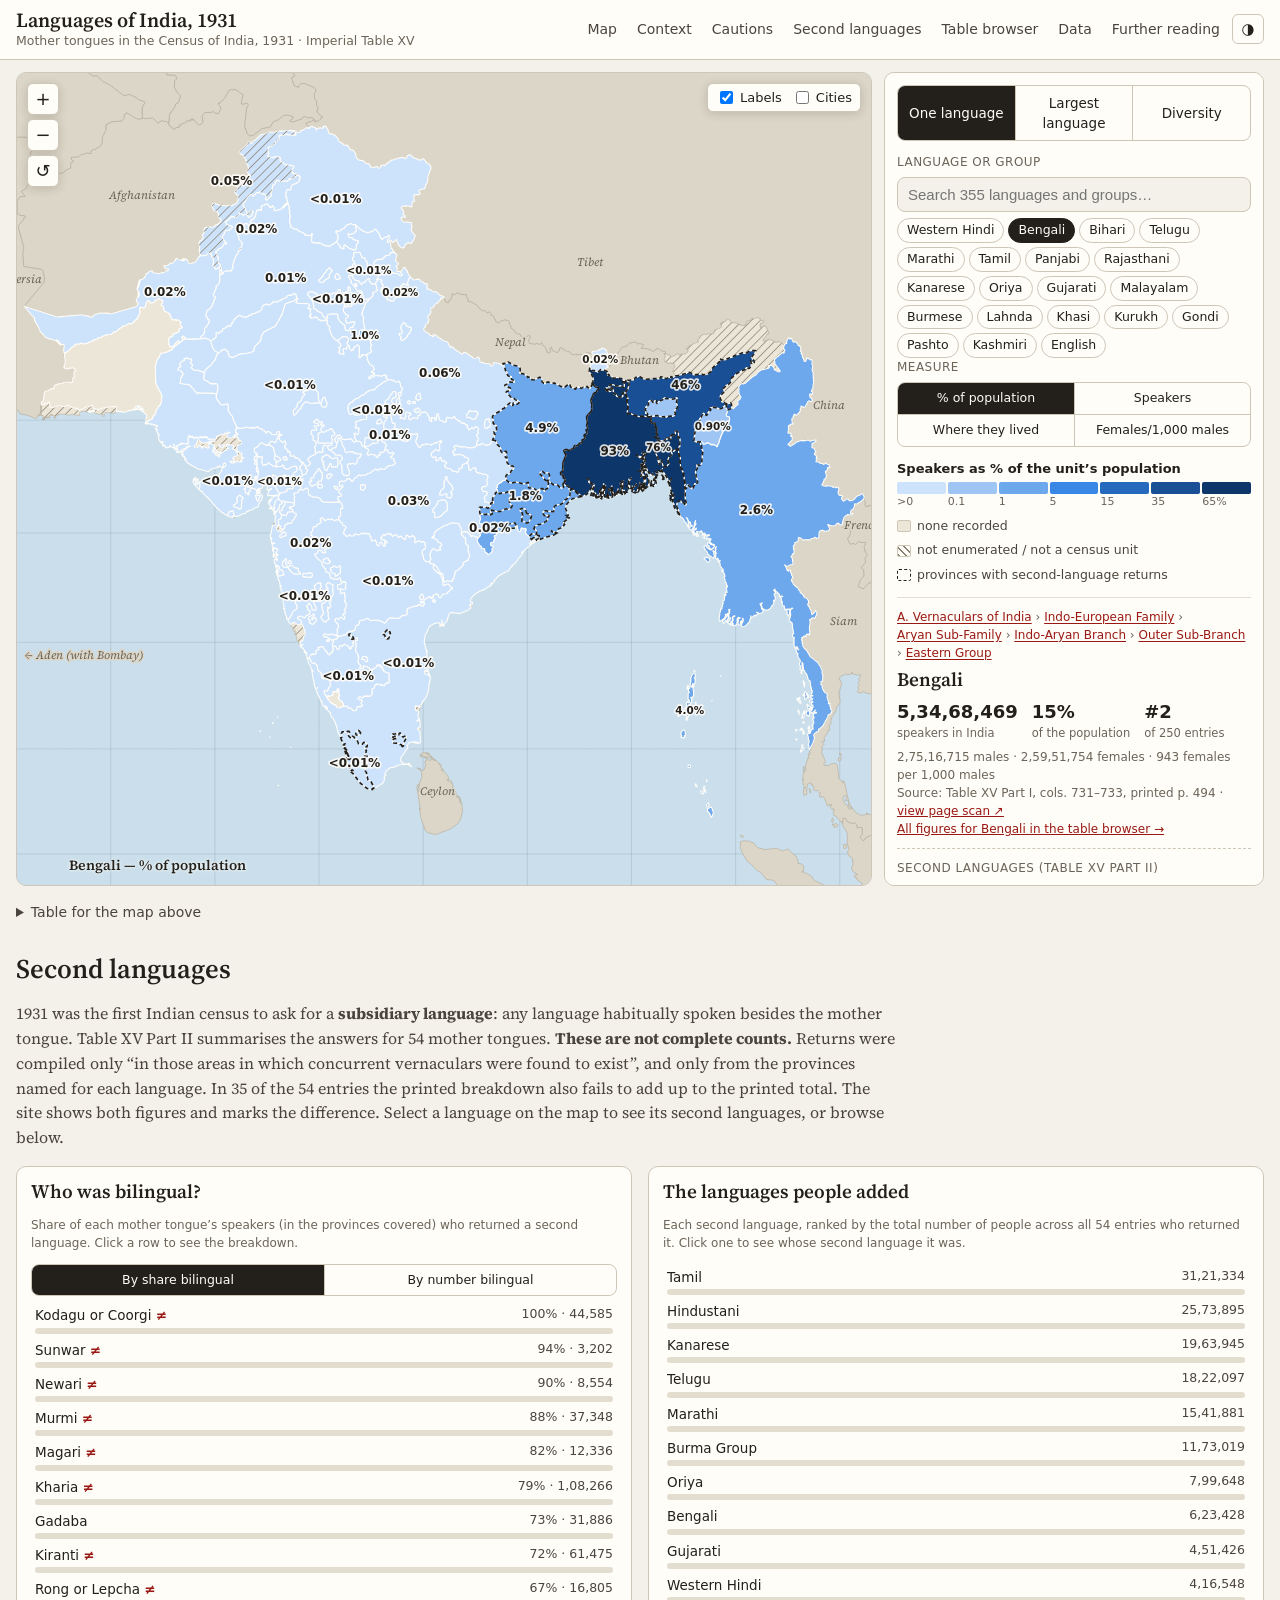
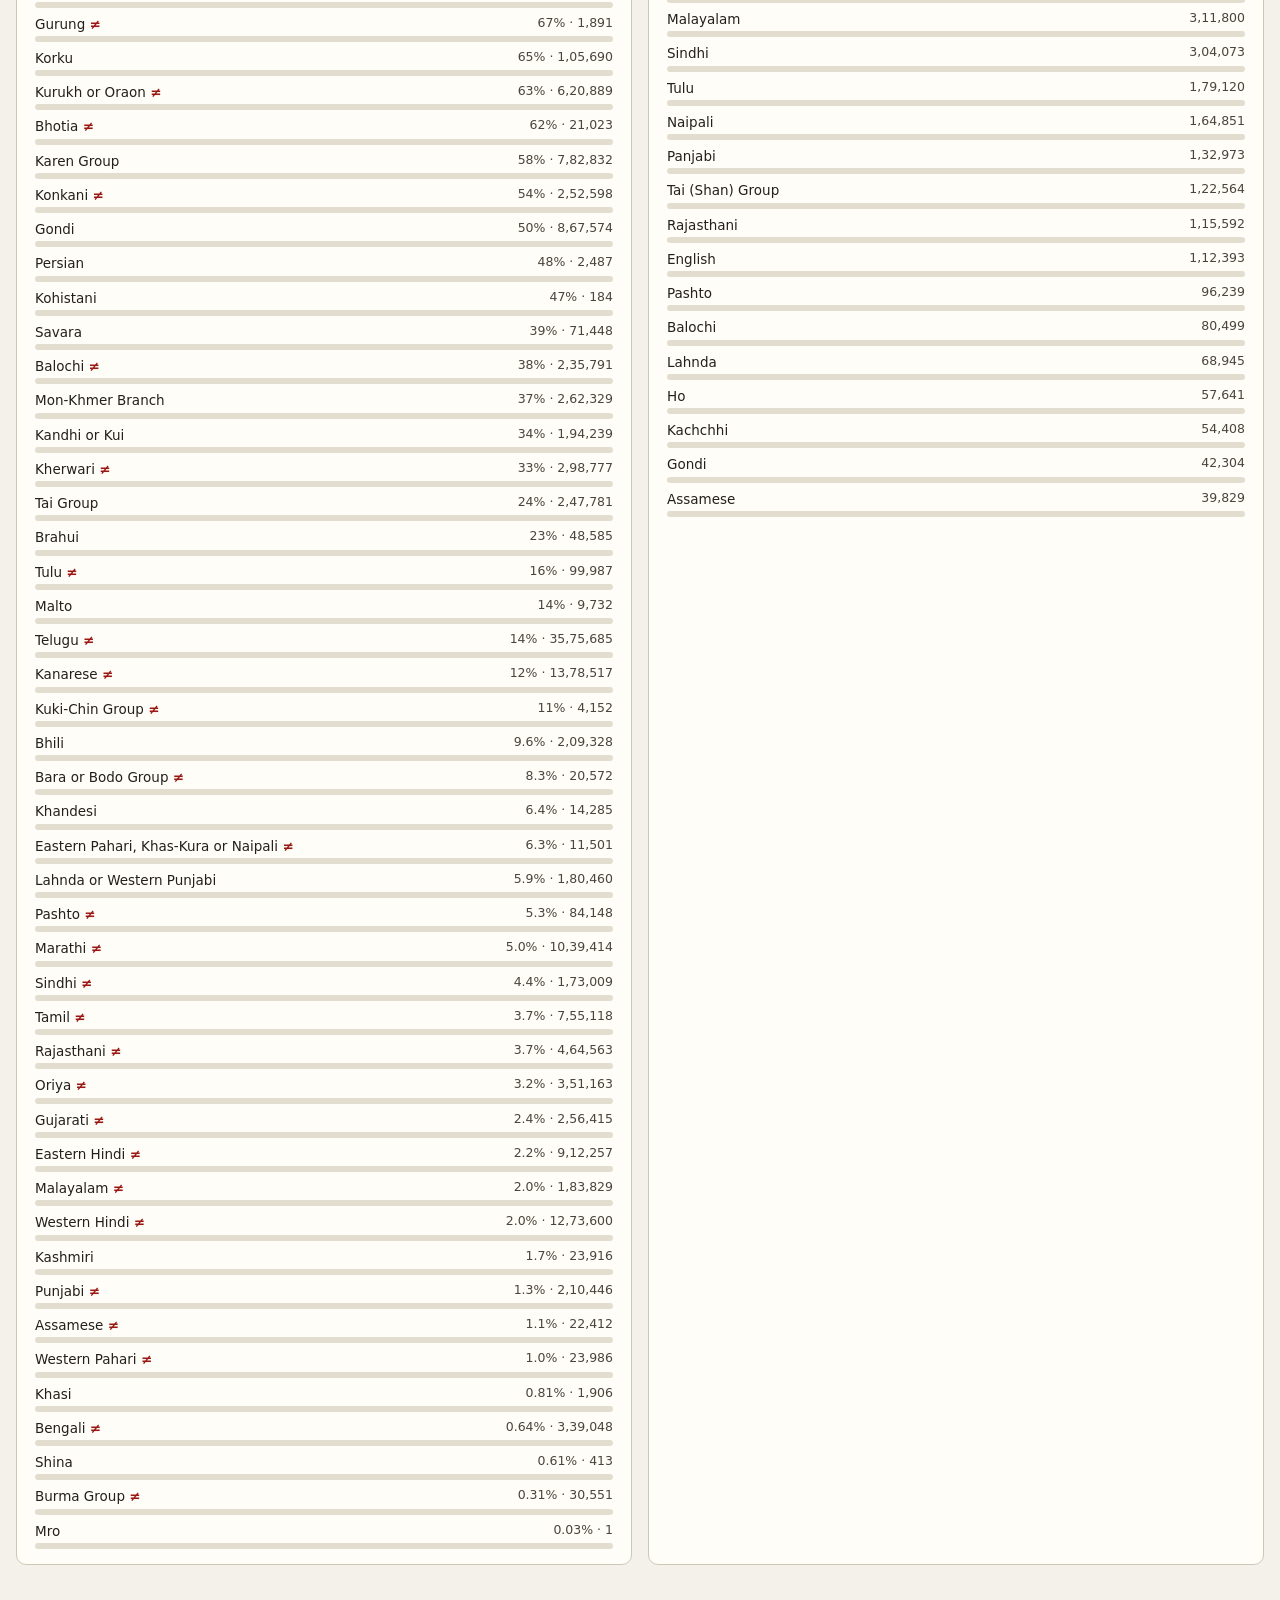
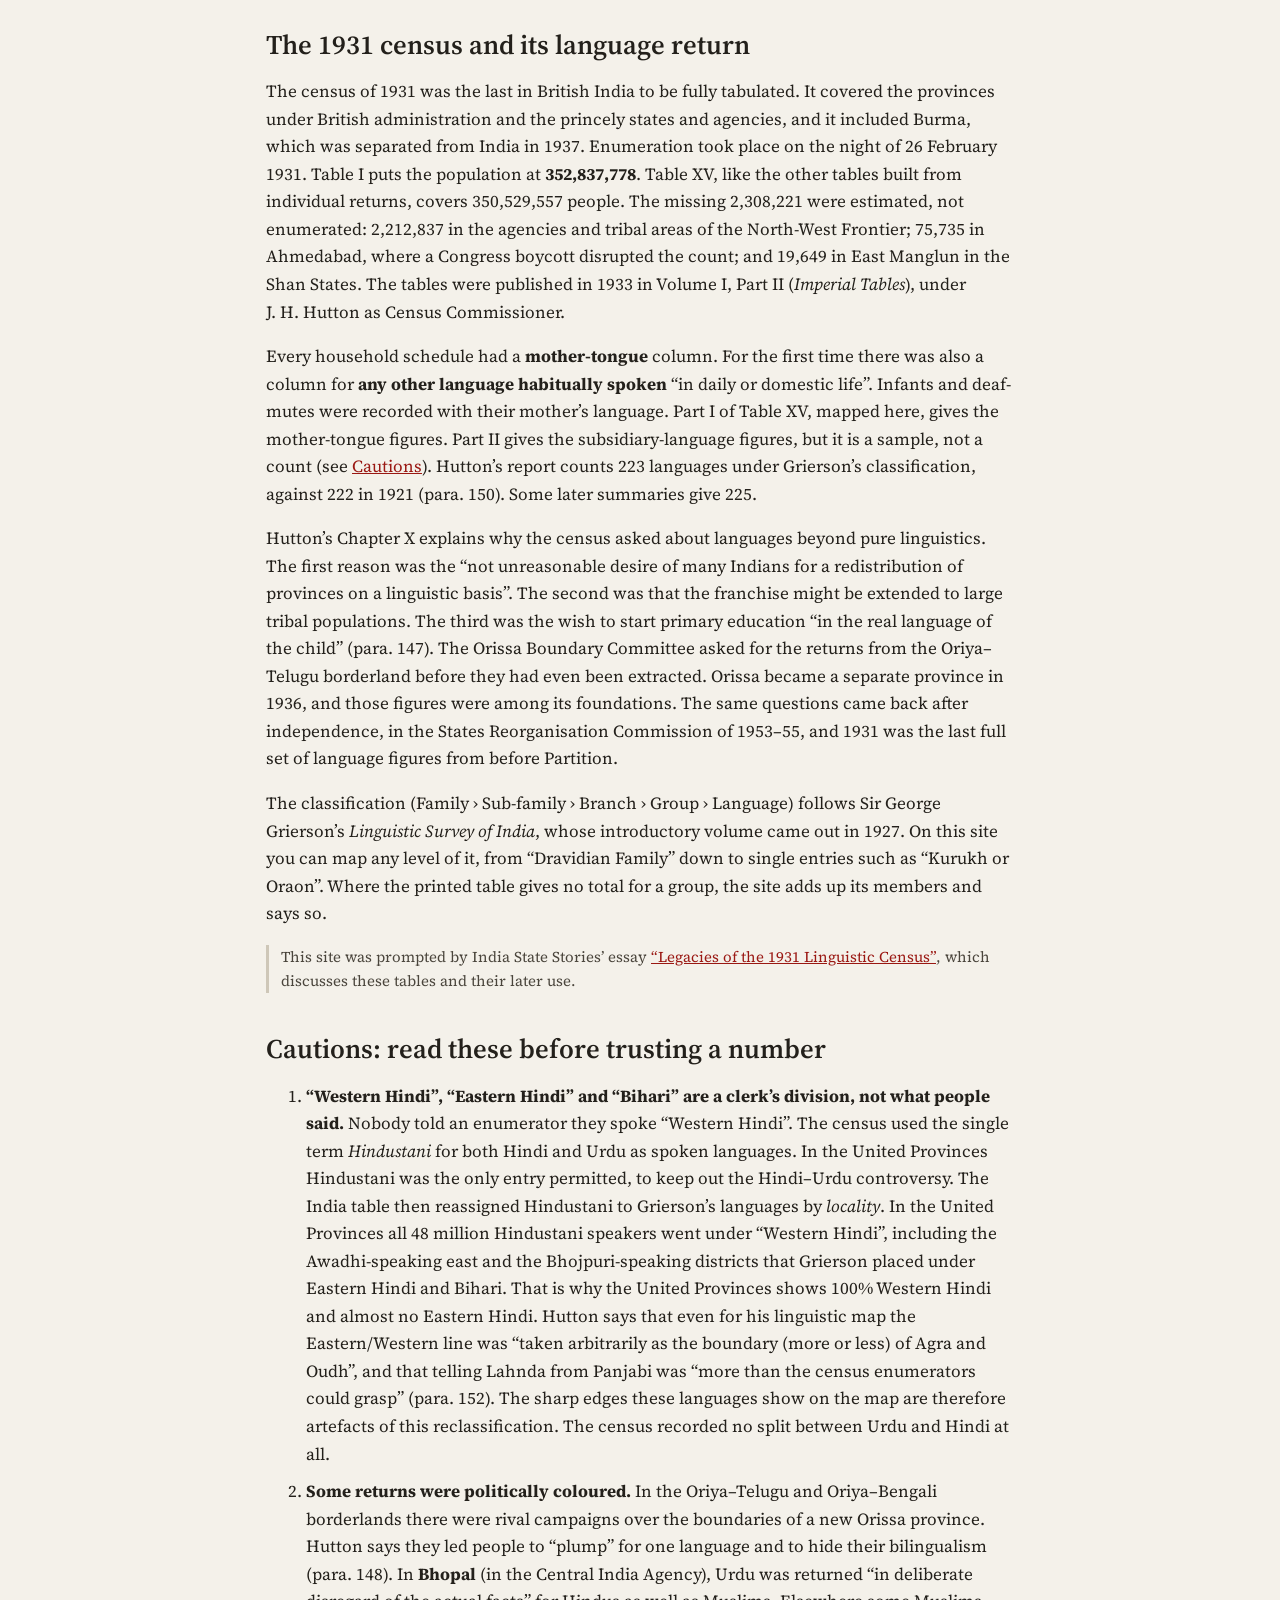
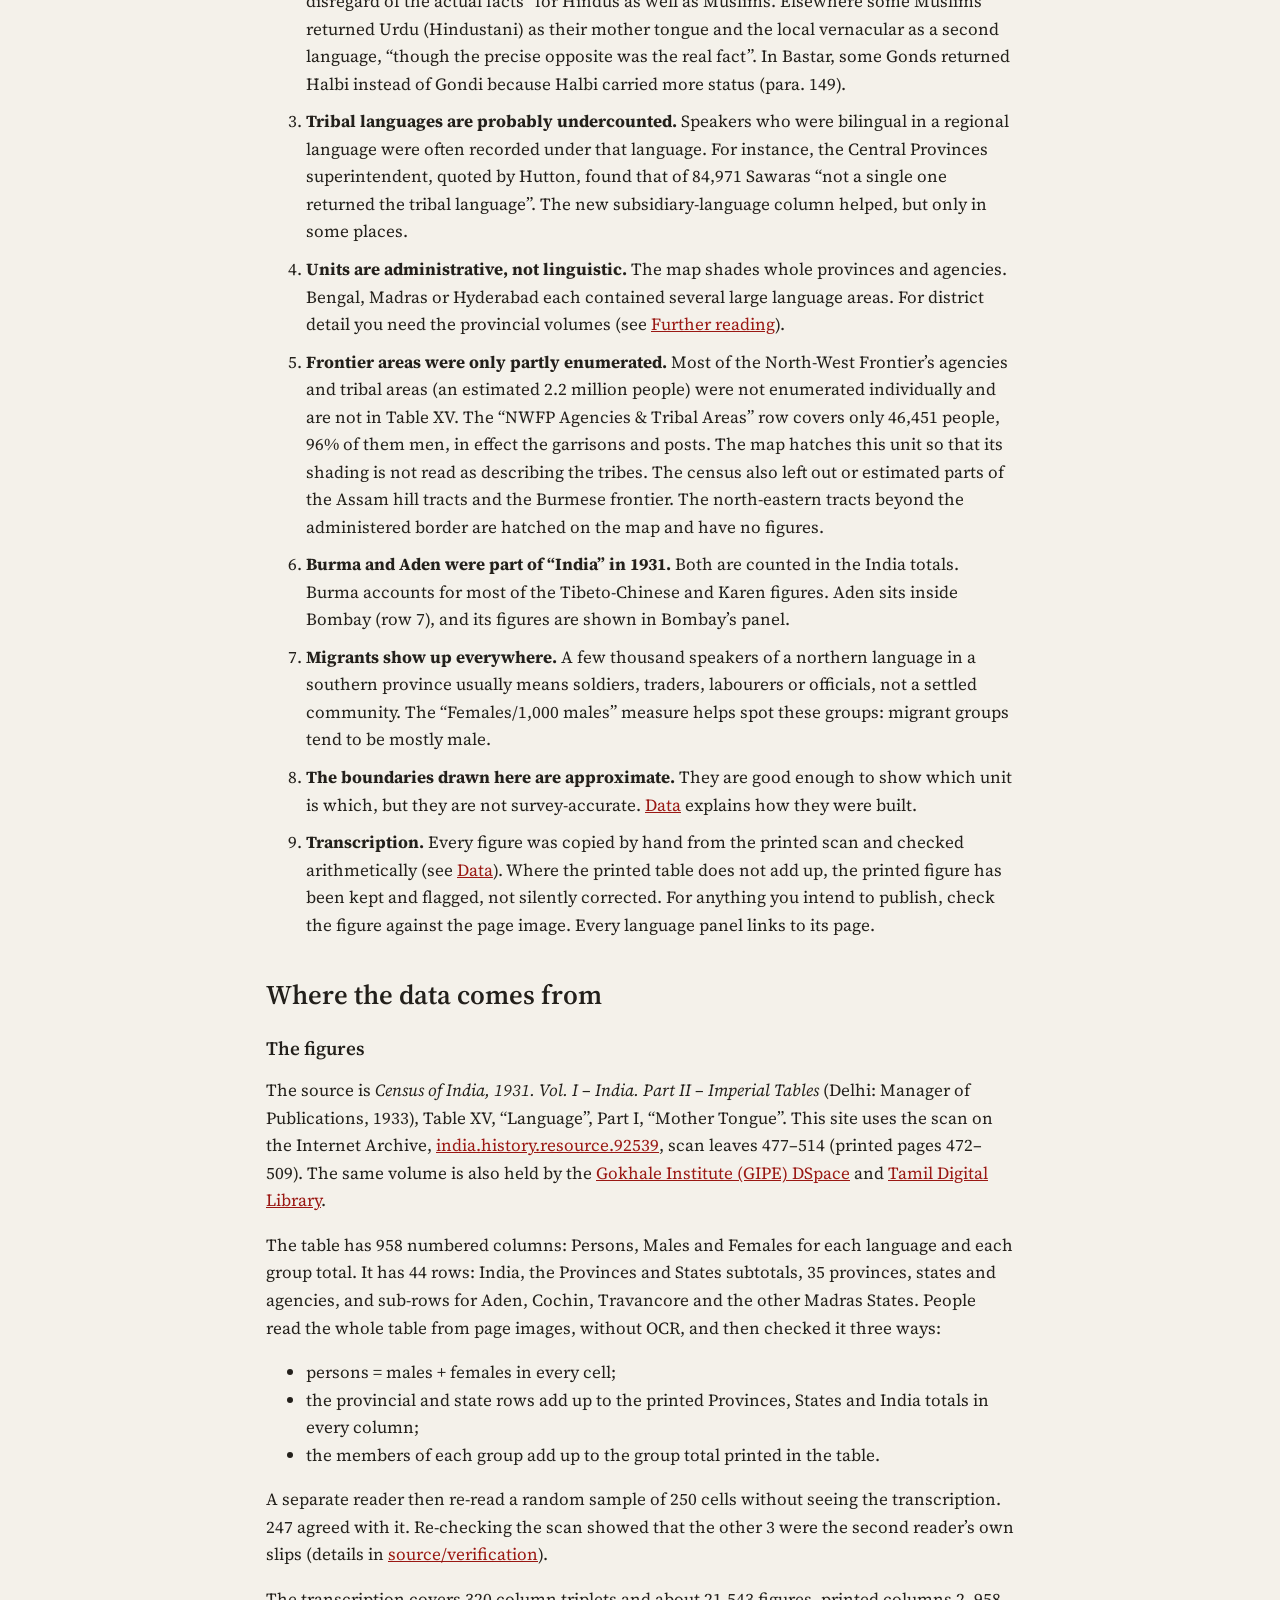
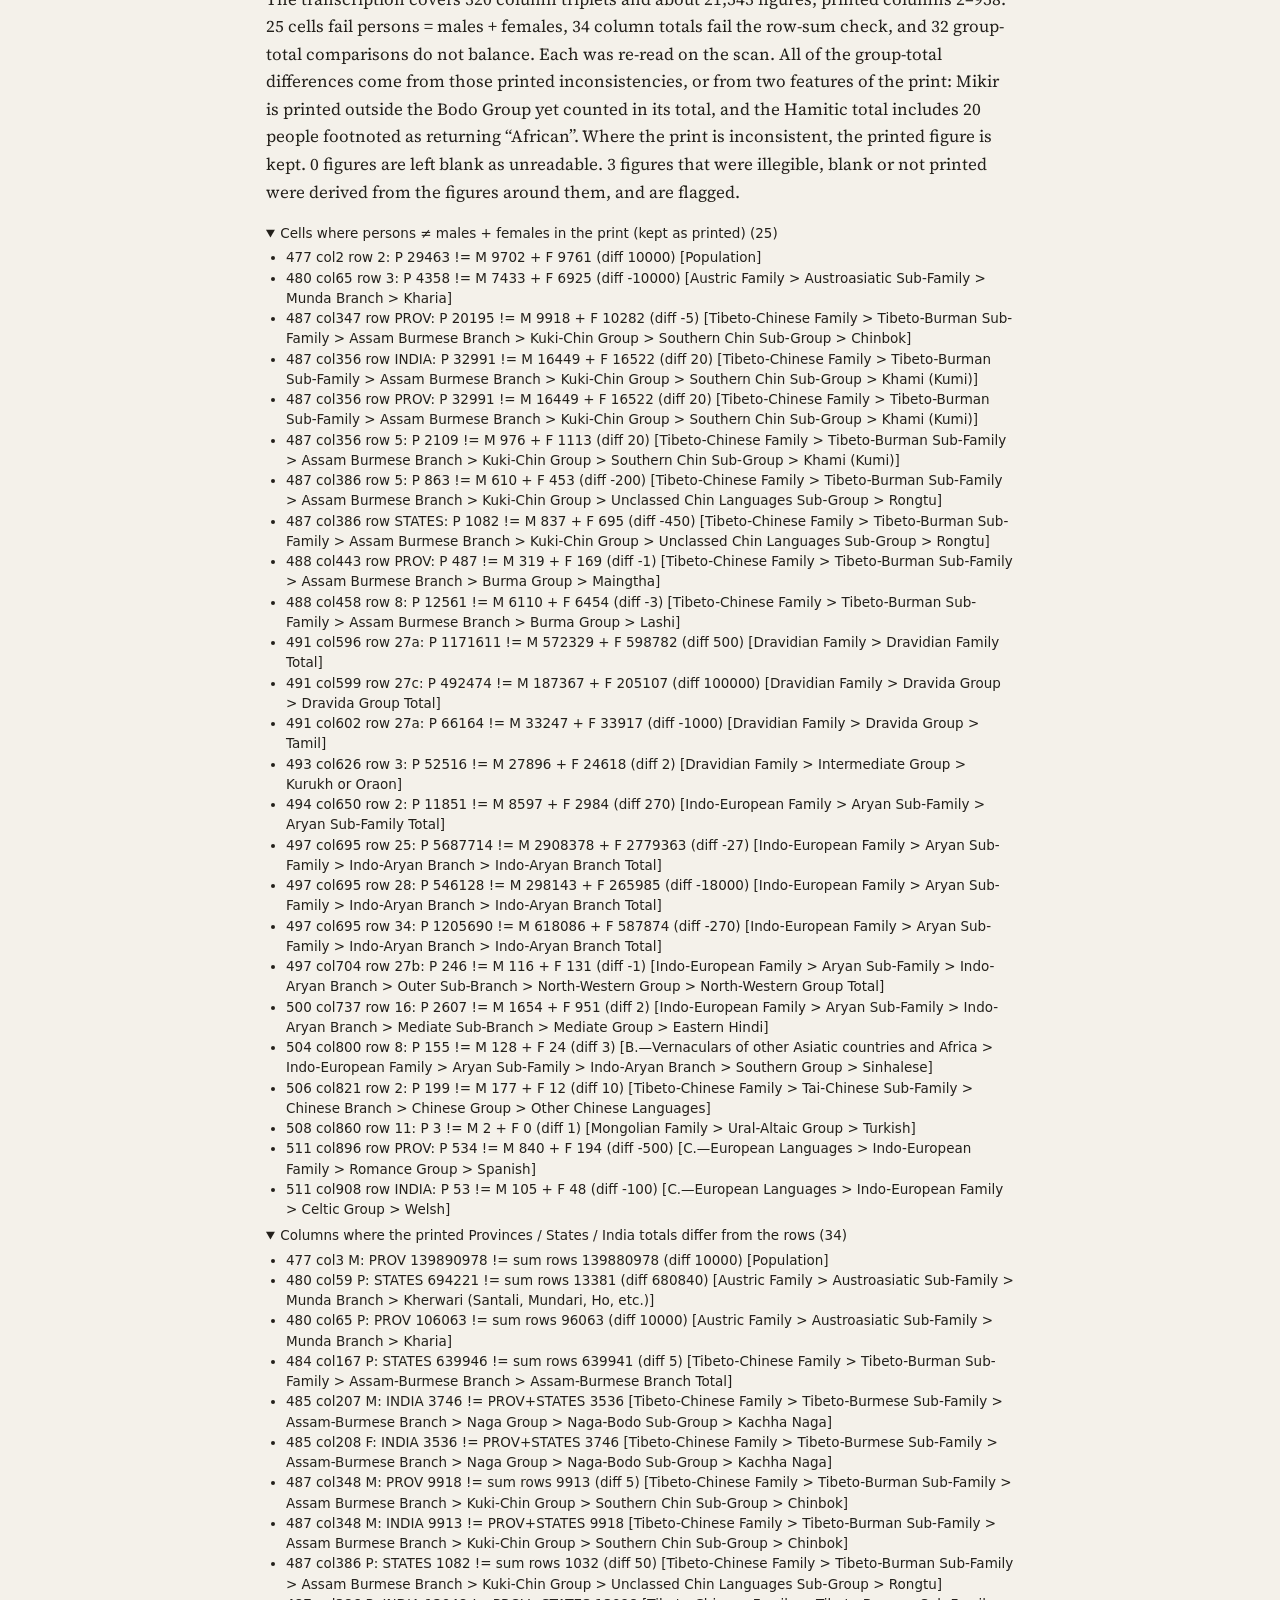
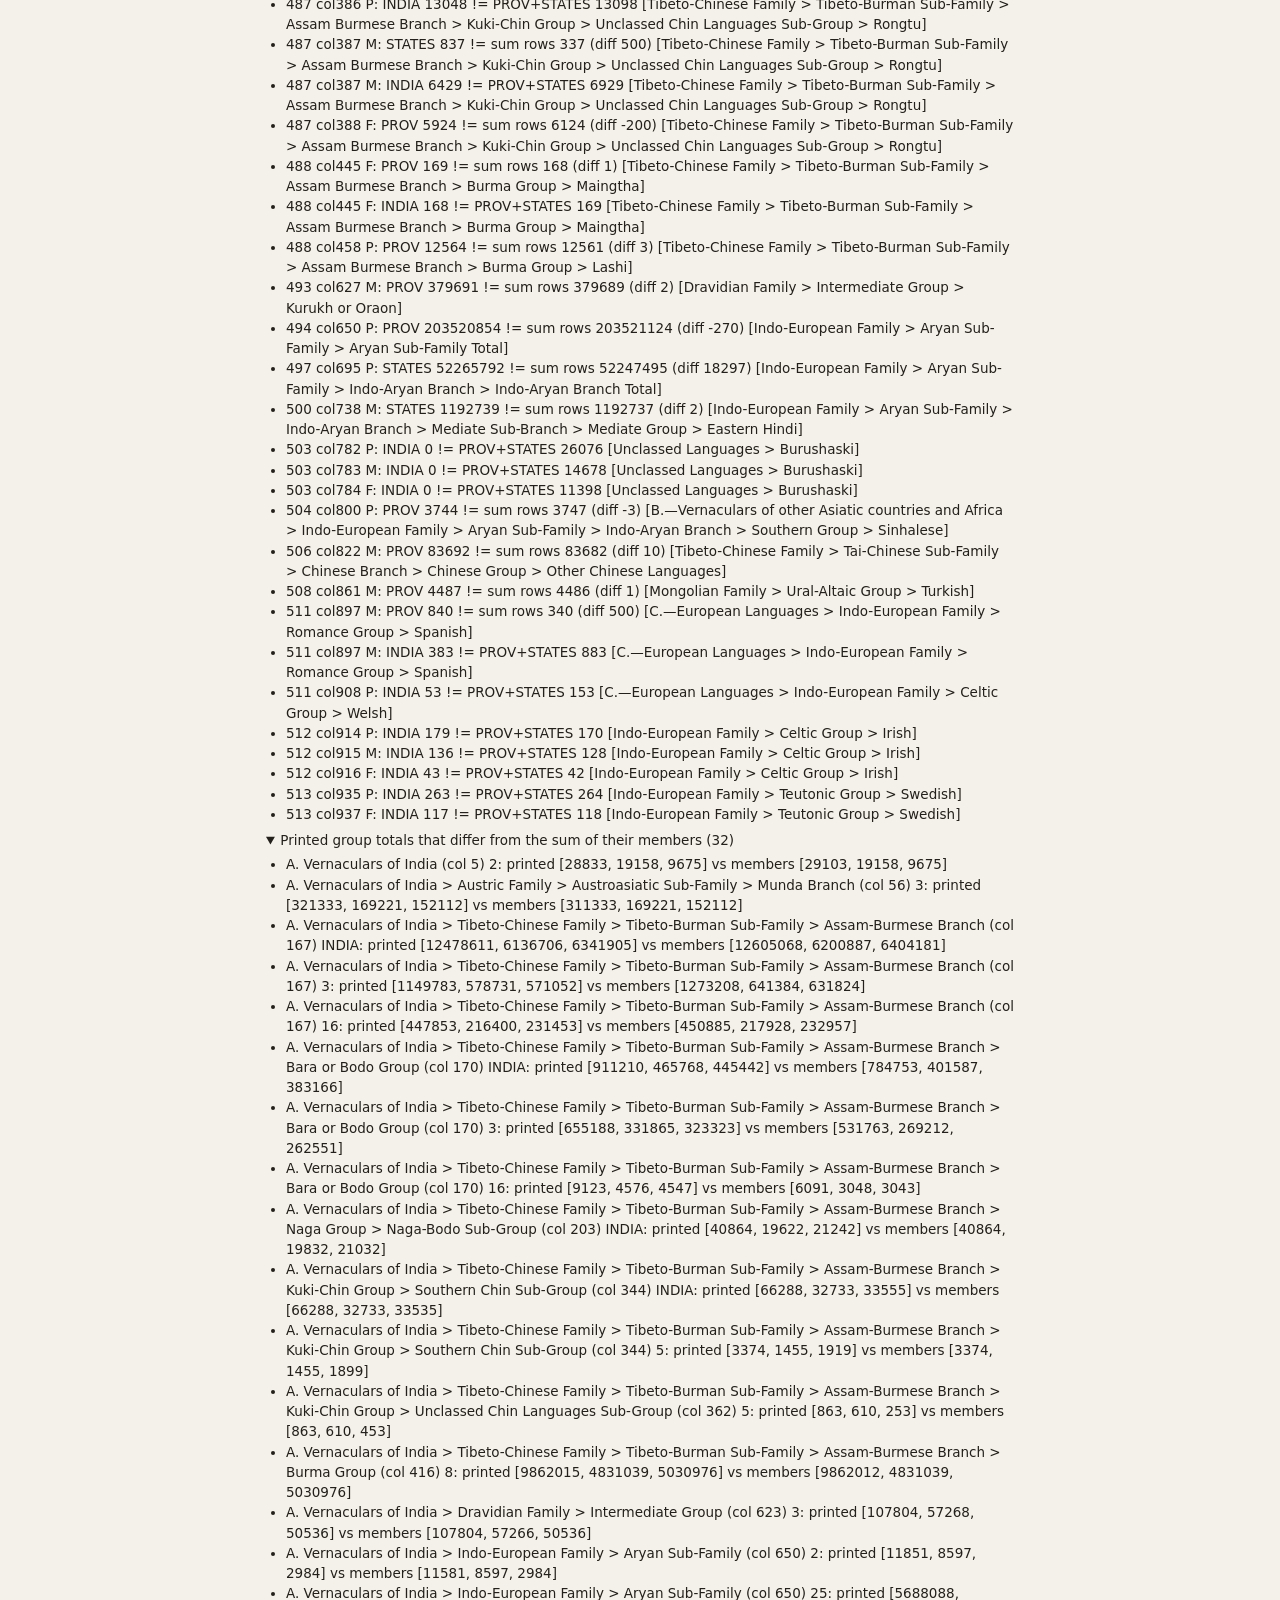
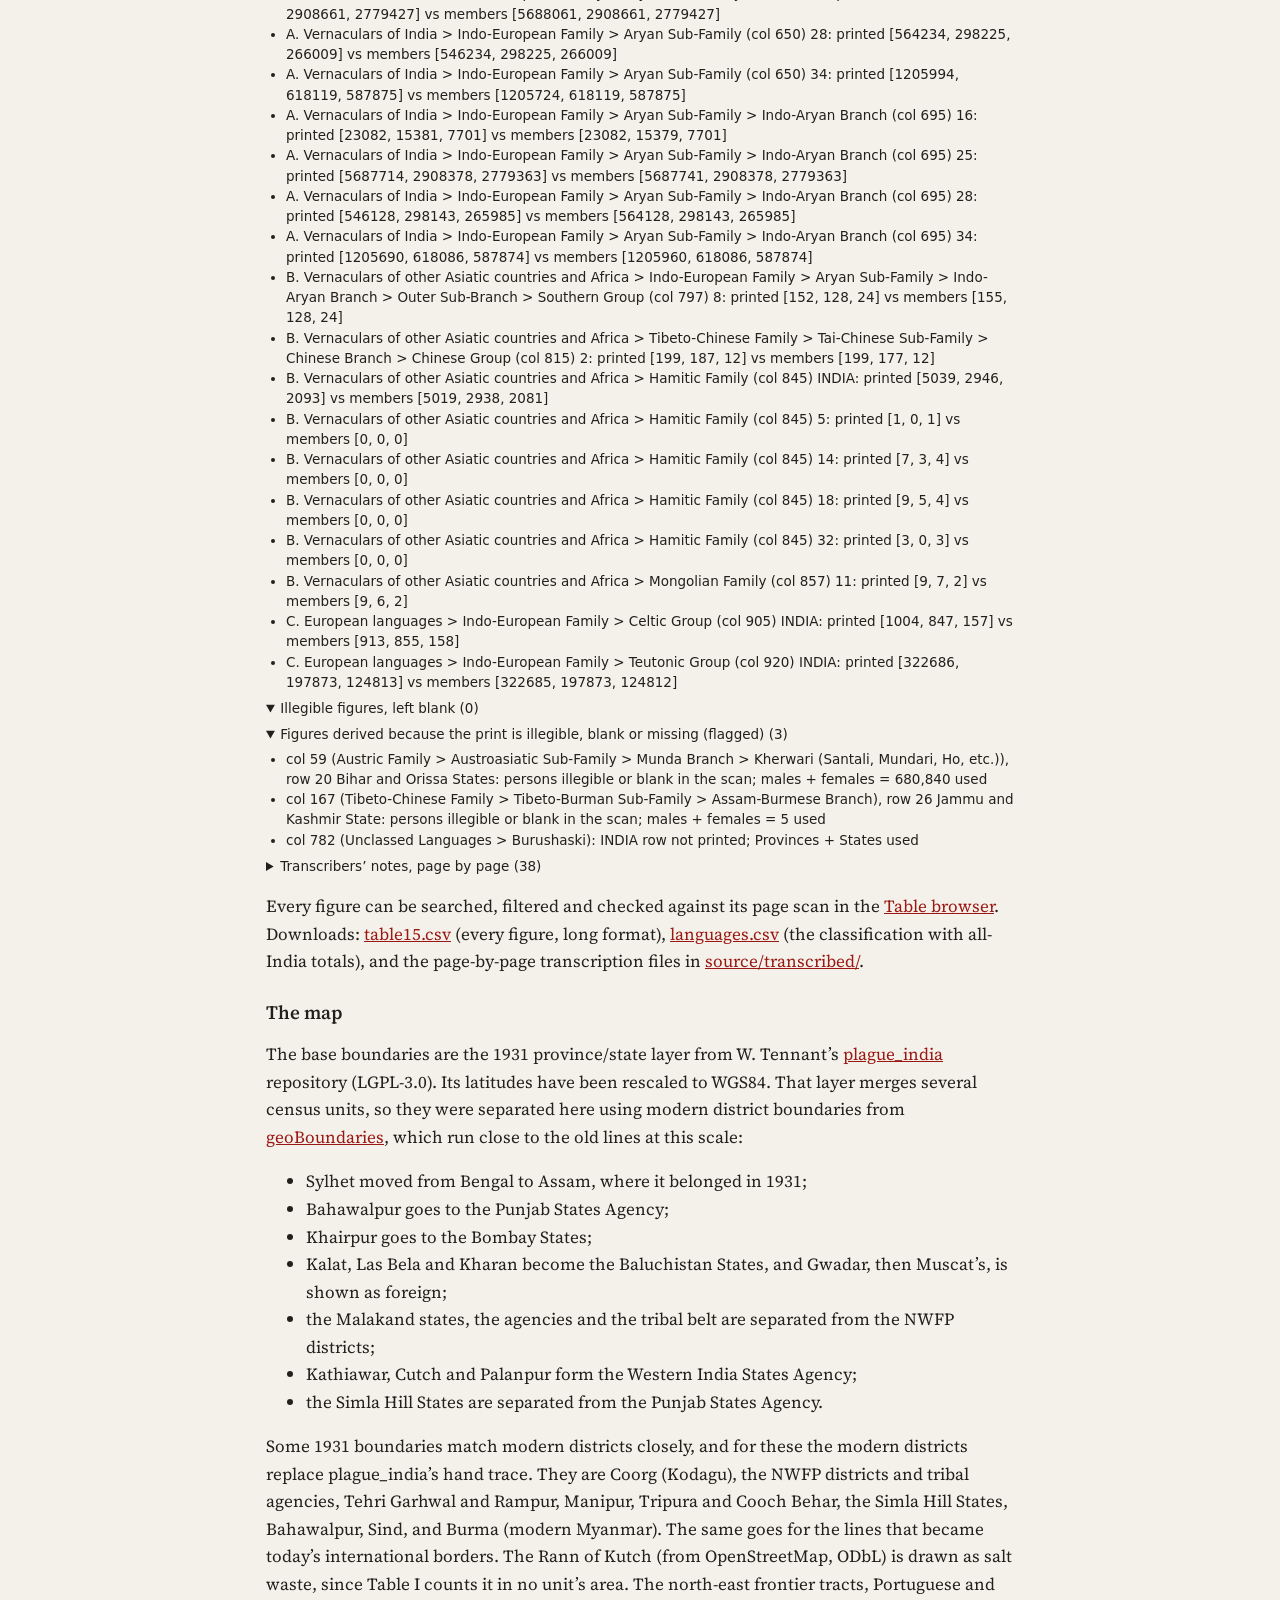
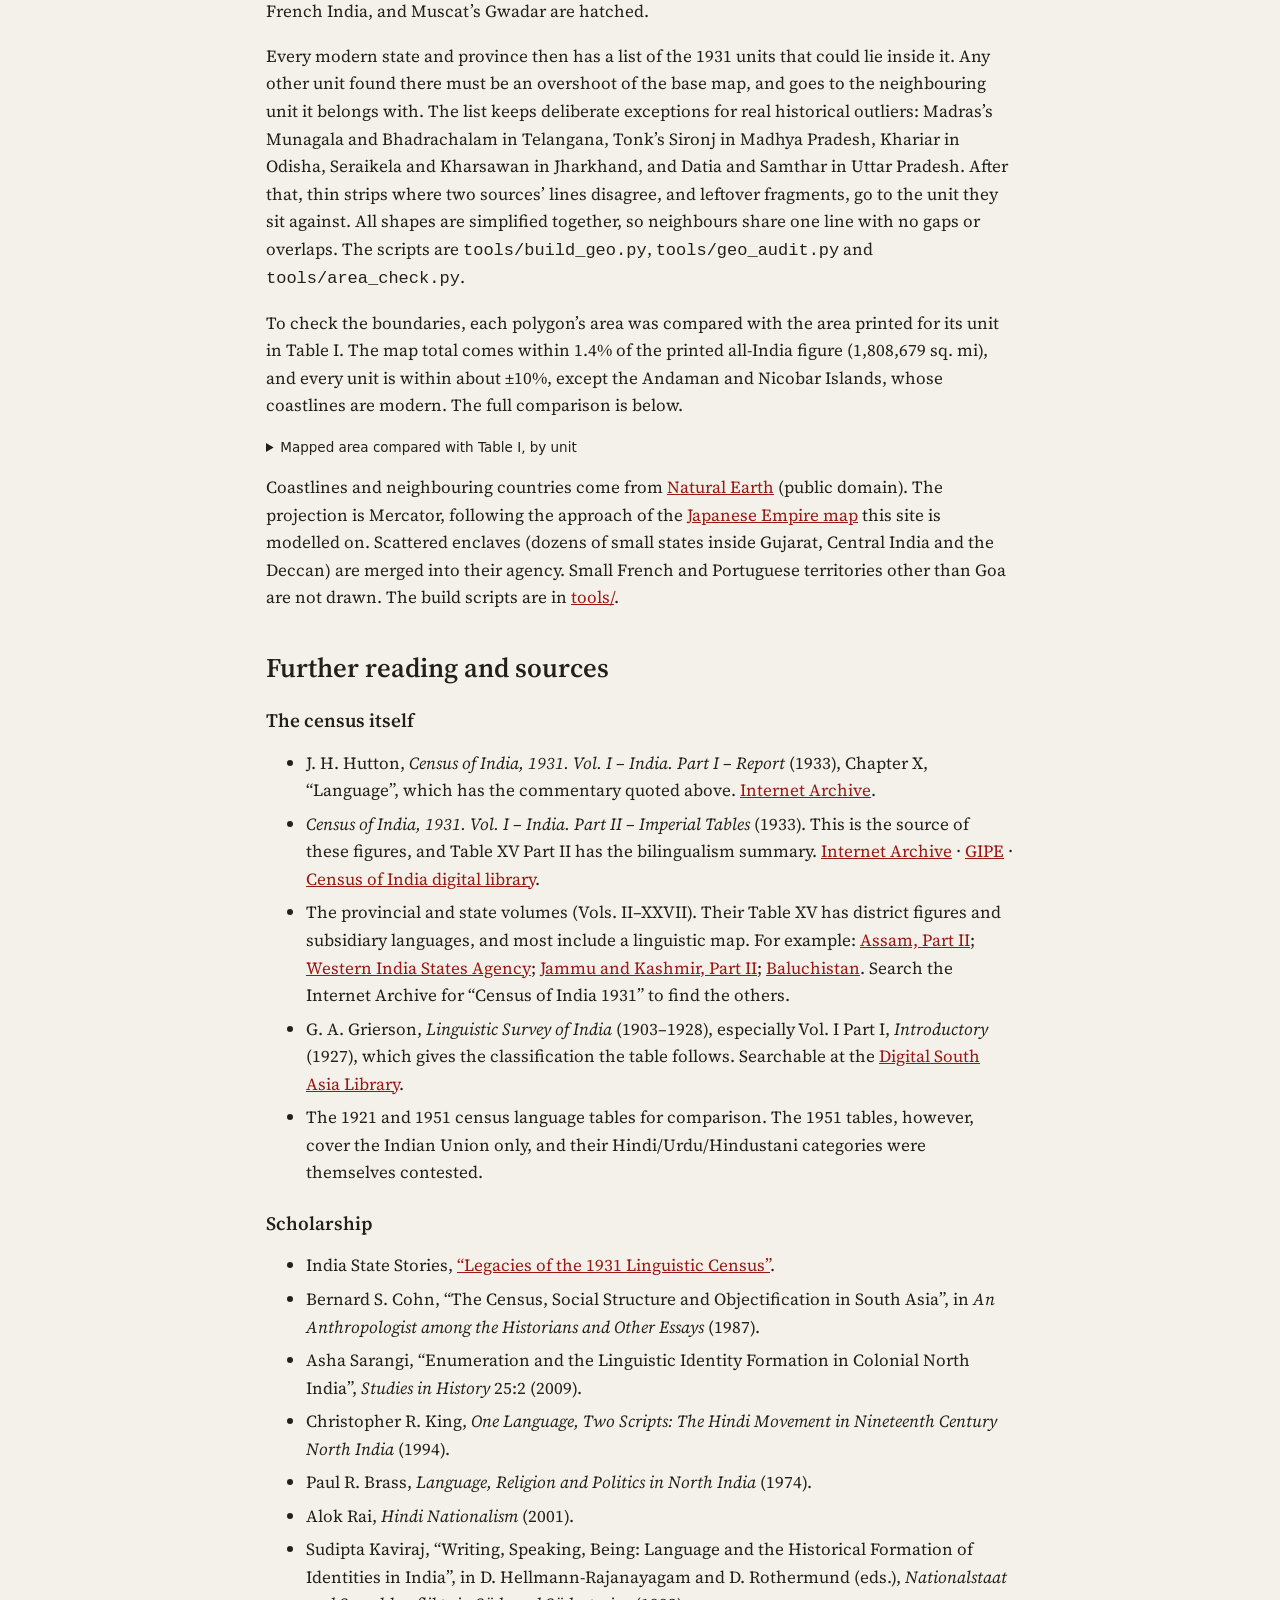
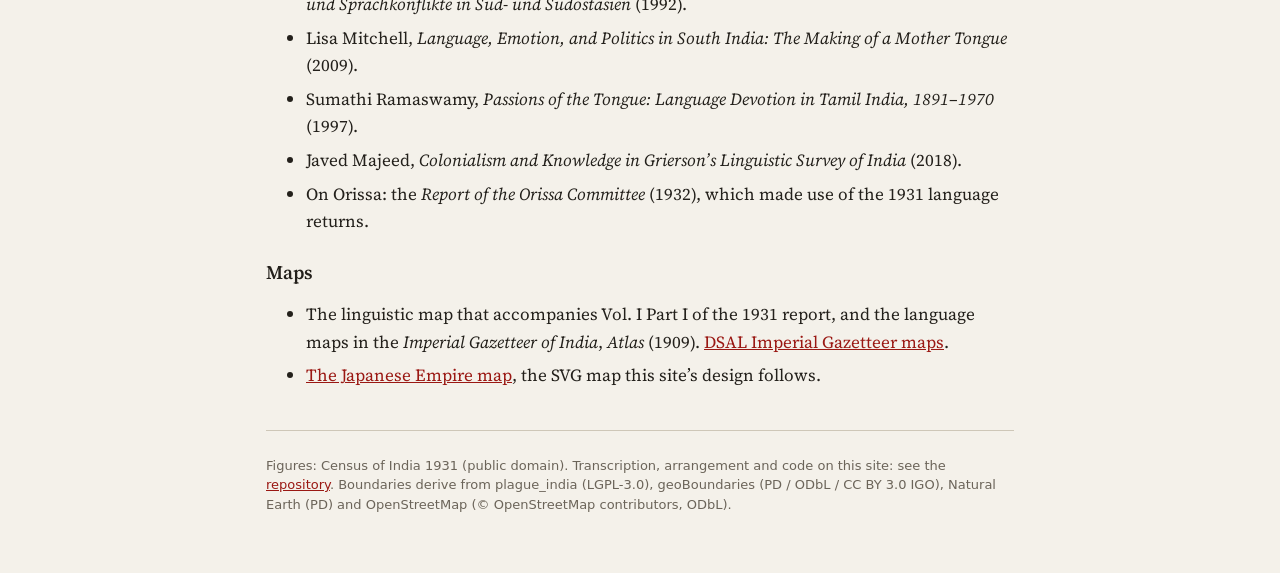
==== index.html @ b1101aec "Add subsidiary-language (bilingualism) data from Table XV Part II Hand transcription of Census of In" ====
<!DOCTYPE html>
<html lang="en">
<head>
<meta charset="UTF-8">
<meta name="viewport" content="width=device-width, initial-scale=1.0, viewport-fit=cover">
<meta name="description" content="An interactive map of mother tongues recorded in the 1931 Census of India (Imperial Table XV), transcribed from the printed tables, with historical context and cautions.">
<title>Languages of India, 1931</title>
<link rel="icon" href="data:image/svg+xml,%3Csvg xmlns='http://www.w3.org/2000/svg' viewBox='0 0 32 32'%3E%3Crect width='32' height='32' rx='6' fill='%23f4f1ea'/%3E%3Cpath d='M9 7h10l4 6-3 12-6 2-5-9z' fill='%23256abf'/%3E%3C/svg%3E">
<link rel="preconnect" href="https://fonts.googleapis.com">
<link rel="preconnect" href="https://fonts.gstatic.com" crossorigin>
<link href="https://fonts.googleapis.com/css2?family=Source+Serif+4:ital,opsz,wght@0,8..60,400;0,8..60,600;1,8..60,400&display=swap" rel="stylesheet">
<link rel="stylesheet" href="styles.css">
</head>
<body>

<header id="bar">
  <div class="brand">
    <h1><a href="./">Languages of India, 1931</a></h1>
    <p class="sub">Mother tongues in the Census of India, 1931 &middot; Imperial Table XV</p>
  </div>
  <nav aria-label="Sections">
    <a href="#explore">Map</a>
    <a href="#context">Context</a>
    <a href="#cautions">Cautions</a>
    <a href="#bilingual">Second languages</a>
    <a href="data.html">Table browser</a>
    <a href="#method">Data</a>
    <a href="#resources">Further reading</a>
    <button type="button" id="btn-theme" class="icon-btn" aria-label="Toggle dark mode" title="Light / dark">&#9681;</button>
  </nav>
</header>

<main>
<section id="explore" aria-label="Interactive map">
  <div id="app">
    <div id="stage">
      <svg id="map" role="img" aria-labelledby="map-title" preserveAspectRatio="xMidYMid meet">
        <title id="map-title">Map of British India's provinces, states and agencies in 1931</title>
        <defs>
          <pattern id="hatch" patternUnits="userSpaceOnUse" width="6" height="6" patternTransform="rotate(45)">
            <rect width="6" height="6" class="hatch-bg"/>
            <line x1="0" y1="0" x2="0" y2="6" class="hatch-line"/>
          </pattern>
          <pattern id="hatch-clear" patternUnits="userSpaceOnUse" width="6" height="6" patternTransform="rotate(45)">
            <line x1="0" y1="0" x2="0" y2="6" class="hatch-line"/>
          </pattern>
        </defs>
        <g id="viewport">
          <rect id="sea" />
          <g id="g-grat"></g>
          <g id="g-neigh"></g>
          <g id="g-extra"></g>
          <g id="g-units"></g>
          <g id="g-bil"></g>
          <g id="g-circles"></g>
          <g id="g-cities"></g>
          <g id="g-labels"></g>
        </g>
      </svg>
      <div id="map-title-live" aria-live="polite"></div>
      <div id="zoom">
        <button type="button" data-z="in" aria-label="Zoom in">+</button>
        <button type="button" data-z="out" aria-label="Zoom out">&minus;</button>
        <button type="button" data-z="reset" aria-label="Reset view" title="Reset view">&#8634;</button>
      </div>
      <div id="map-toggles">
        <label><input type="checkbox" id="opt-labels" checked> Labels</label>
        <label><input type="checkbox" id="opt-cities"> Cities</label>
      </div>
      <div id="tooltip" role="tooltip" hidden></div>
    </div>

    <aside id="side">
      <div class="seg" role="tablist" aria-label="What the map shows" id="mode-seg">
        <button type="button" role="tab" data-mode="lang" aria-selected="true">One language</button>
        <button type="button" role="tab" data-mode="lead" aria-selected="false">Largest language</button>
        <button type="button" role="tab" data-mode="div" aria-selected="false">Diversity</button>
      </div>

      <div id="lang-controls">
        <div class="field">
          <label for="lang-search">Language or group</label>
          <div class="combo">
            <input id="lang-search" type="search" autocomplete="off" spellcheck="false"
                   placeholder="Search 330 languages and groups…" role="combobox"
                   aria-expanded="false" aria-controls="lang-list" aria-autocomplete="list">
            <ul id="lang-list" role="listbox" hidden></ul>
          </div>
          <div id="quick" aria-label="Largest languages"></div>
        </div>
        <div class="field">
          <span class="lbl" id="measure-lbl">Measure</span>
          <div class="seg small" role="radiogroup" aria-labelledby="measure-lbl" id="measure-seg">
            <button type="button" role="radio" data-measure="share" aria-checked="true" title="Speakers as a percentage of everyone enumerated in the unit">% of population</button>
            <button type="button" role="radio" data-measure="count" aria-checked="false" title="Number of speakers, drawn as circles">Speakers</button>
            <button type="button" role="radio" data-measure="dist" aria-checked="false" title="Where the language's speakers lived: each unit's share of the all-India total">Where they lived</button>
            <button type="button" role="radio" data-measure="sex" aria-checked="false" title="Female speakers per 1,000 male speakers">Females/1,000 males</button>
          </div>
        </div>
      </div>

      <div id="legend" aria-label="Legend"></div>
      <div id="summary"></div>
      <div id="unit-panel" hidden></div>
    </aside>
  </div>

  <details id="table-wrap">
    <summary>Table for the map above</summary>
    <div id="table-host"></div>
  </details>
</section>

<section id="bilingual" aria-labelledby="bil-title">
  <div class="bil-head">
    <h2 id="bil-title">Second languages</h2>
    <p>1931 was the first Indian census to ask for a <b>subsidiary language</b>: any language habitually spoken besides the mother tongue. Table XV Part II summarises the answers for 54 mother tongues. <b>These are not complete counts.</b> Returns were compiled only “in those areas in which concurrent vernaculars were found to exist”, and only from the provinces named for each language. In 35 of the 54 entries the printed breakdown also fails to add up to the printed total. The site shows both figures and marks the difference. Select a language on the map to see its second languages, or browse below.</p>
  </div>
  <div class="bil-grid">
    <div class="bil-col">
      <h3>Who was bilingual?</h3>
      <p class="cite">Share of each mother tongue’s speakers (in the provinces covered) who returned a second language. Click a row to see the breakdown.</p>
      <div class="seg small" role="radiogroup" aria-label="Sort" id="bil-sort">
        <button type="button" role="radio" data-s="pct" aria-checked="true">By share bilingual</button>
        <button type="button" role="radio" data-s="n" aria-checked="false">By number bilingual</button>
      </div>
      <ul class="bars" id="bil-list"></ul>
    </div>
    <div class="bil-col">
      <h3>The languages people added</h3>
      <p class="cite">Each second language, ranked by the total number of people across all 54 entries who returned it. Click one to see whose second language it was.</p>
      <ul class="bars" id="lf-list"></ul>
    </div>
  </div>
</section>

<article id="essay">
<section id="context">
  <h2>The 1931 census and its language return</h2>
  <p>The census of 1931 was the last in British India to be fully tabulated. It covered the provinces under British administration and the princely states and agencies, and it included Burma, which was separated from India in 1937. Enumeration took place on the night of 26 February 1931. Table I puts the population at <b>352,837,778</b>. Table XV, like the other tables built from individual returns, covers 350,529,557 people. The missing 2,308,221 were estimated, not enumerated: 2,212,837 in the agencies and tribal areas of the North-West Frontier; 75,735 in Ahmedabad, where a Congress boycott disrupted the count; and 19,649 in East Manglun in the Shan States. The tables were published in 1933 in Volume I, Part II (<i>Imperial Tables</i>), under J.&nbsp;H.&nbsp;Hutton as Census Commissioner.</p>
  <p>Every household schedule had a <b>mother-tongue</b> column. For the first time there was also a column for <b>any other language habitually spoken</b> “in daily or domestic life”. Infants and deaf-mutes were recorded with their mother’s language. Part I of Table XV, mapped here, gives the mother-tongue figures. Part II gives the subsidiary-language figures, but it is a sample, not a count (see <a href="#cautions">Cautions</a>). Hutton’s report counts 223 languages under Grierson’s classification, against 222 in 1921 (para.&nbsp;150). Some later summaries give 225.</p>
  <p>Hutton’s Chapter X explains why the census asked about languages beyond pure linguistics. The first reason was the “not unreasonable desire of many Indians for a redistribution of provinces on a linguistic basis”. The second was that the franchise might be extended to large tribal populations. The third was the wish to start primary education “in the real language of the child” (para.&nbsp;147). The Orissa Boundary Committee asked for the returns from the Oriya–Telugu borderland before they had even been extracted. Orissa became a separate province in 1936, and those figures were among its foundations. The same questions came back after independence, in the States Reorganisation Commission of 1953–55, and 1931 was the last full set of language figures from before Partition.</p>
  <p>The classification (Family › Sub-family › Branch › Group › Language) follows Sir George Grierson’s <i>Linguistic Survey of India</i>, whose introductory volume came out in 1927. On this site you can map any level of it, from “Dravidian Family” down to single entries such as “Kurukh or Oraon”. Where the printed table gives no total for a group, the site adds up its members and says so.</p>
  <p class="aside">This site was prompted by India State Stories’ essay <a href="https://www.indiastatestory.in/post/35-legacies-of-the-1931-linguistic-census">“Legacies of the 1931 Linguistic Census”</a>, which discusses these tables and their later use.</p>
</section>

<section id="cautions">
  <h2>Cautions: read these before trusting a number</h2>
  <ol class="cautions">
    <li><b>“Western Hindi”, “Eastern Hindi” and “Bihari” are a clerk’s division, not what people said.</b> Nobody told an enumerator they spoke “Western Hindi”. The census used the single term <i>Hindustani</i> for both Hindi and Urdu as spoken languages. In the United Provinces Hindustani was the only entry permitted, to keep out the Hindi–Urdu controversy. The India table then reassigned Hindustani to Grierson’s languages by <i>locality</i>. In the United Provinces all 48 million Hindustani speakers went under “Western Hindi”, including the Awadhi-speaking east and the Bhojpuri-speaking districts that Grierson placed under Eastern Hindi and Bihari. That is why the United Provinces shows 100% Western Hindi and almost no Eastern Hindi. Hutton says that even for his linguistic map the Eastern/Western line was “taken arbitrarily as the boundary (more or less) of Agra and Oudh”, and that telling Lahnda from Panjabi was “more than the census enumerators could grasp” (para.&nbsp;152). The sharp edges these languages show on the map are therefore artefacts of this reclassification. The census recorded no split between Urdu and Hindi at all.</li>
    <li><b>Some returns were politically coloured.</b> In the Oriya–Telugu and Oriya–Bengali borderlands there were rival campaigns over the boundaries of a new Orissa province. Hutton says they led people to “plump” for one language and to hide their bilingualism (para.&nbsp;148). In <b>Bhopal</b> (in the Central India Agency), Urdu was returned “in deliberate disregard of the actual facts” for Hindus as well as Muslims. Elsewhere some Muslims returned Urdu (Hindustani) as their mother tongue and the local vernacular as a second language, “though the precise opposite was the real fact”. In Bastar, some Gonds returned Halbi instead of Gondi because Halbi carried more status (para.&nbsp;149).</li>
    <li><b>Tribal languages are probably undercounted.</b> Speakers who were bilingual in a regional language were often recorded under that language. For instance, the Central Provinces superintendent, quoted by Hutton, found that of 84,971 Sawaras “not a single one returned the tribal language”. The new subsidiary-language column helped, but only in some places.</li>
    <li><b>Units are administrative, not linguistic.</b> The map shades whole provinces and agencies. Bengal, Madras or Hyderabad each contained several large language areas. For district detail you need the provincial volumes (see <a href="#resources">Further reading</a>).</li>
    <li><b>Frontier areas were only partly enumerated.</b> Most of the North-West Frontier’s agencies and tribal areas (an estimated 2.2 million people) were not enumerated individually and are not in Table XV. The “NWFP Agencies &amp; Tribal Areas” row covers only 46,451 people, 96% of them men, in effect the garrisons and posts. The map hatches this unit so that its shading is not read as describing the tribes. The census also left out or estimated parts of the Assam hill tracts and the Burmese frontier. The north-eastern tracts beyond the administered border are hatched on the map and have no figures.</li>
    <li><b>Burma and Aden were part of “India” in 1931.</b> Both are counted in the India totals. Burma accounts for most of the Tibeto-Chinese and Karen figures. Aden sits inside Bombay (row 7), and its figures are shown in Bombay’s panel.</li>
    <li><b>Migrants show up everywhere.</b> A few thousand speakers of a northern language in a southern province usually means soldiers, traders, labourers or officials, not a settled community. The “Females/1,000 males” measure helps spot these groups: migrant groups tend to be mostly male.</li>
    <li><b>The boundaries drawn here are approximate.</b> They are good enough to show which unit is which, but they are not survey-accurate. <a href="#method">Data</a> explains how they were built.</li>
    <li><b>Transcription.</b> Every figure was copied by hand from the printed scan and checked arithmetically (see <a href="#method">Data</a>). Where the printed table does not add up, the printed figure has been kept and flagged, not silently corrected. For anything you intend to publish, check the figure against the page image. Every language panel links to its page.</li>
  </ol>
</section>

<section id="method">
  <h2>Where the data comes from</h2>
  <h3>The figures</h3>
  <p>The source is <i>Census of India, 1931. Vol. I – India. Part II – Imperial Tables</i> (Delhi: Manager of Publications, 1933), Table XV, “Language”, Part I, “Mother Tongue”. This site uses the scan on the Internet Archive, <a href="https://archive.org/details/india.history.resource.92539">india.history.resource.92539</a>, scan leaves 477–514 (printed pages 472–509). The same volume is also held by the <a href="https://dspace.gipe.ac.in/xmlui/handle/10973/18955">Gokhale Institute (GIPE) DSpace</a> and <a href="https://archive.org/details/tdl.49856-census-of-india-1931-vol-i-india-part-ii-imperial-tables">Tamil Digital Library</a>.</p>
  <p>The table has 958 numbered columns: Persons, Males and Females for each language and each group total. It has 44 rows: India, the Provinces and States subtotals, 35 provinces, states and agencies, and sub-rows for Aden, Cochin, Travancore and the other Madras States. People read the whole table from page images, without OCR, and then checked it three ways:</p>
  <ul>
    <li>persons = males + females in every cell;</li>
    <li>the provincial and state rows add up to the printed Provinces, States and India totals in every column;</li>
    <li>the members of each group add up to the group total printed in the table.</li>
  </ul>
  <p>A separate reader then re-read a random sample of 250 cells without seeing the transcription. 247 agreed with it. Re-checking the scan showed that the other 3 were the second reader’s own slips (details in <a href="https://github.com/kmlawson/playground-india-language/tree/main/source/verification">source/verification</a>).</p>
  <p id="check-summary">The results of these checks are listed below.</p>
  <div id="check-list"></div>
  <p>Every figure can be searched, filtered and checked against its page scan in the <a href="data.html">Table browser</a>. Downloads: <a href="data/table15.csv">table15.csv</a> (every figure, long format), <a href="data/languages.csv">languages.csv</a> (the classification with all-India totals), and the page-by-page transcription files in <a href="https://github.com/kmlawson/playground-india-language/tree/main/source/transcribed">source/transcribed/</a>.</p>
  <h3>The map</h3>
  <p>The base boundaries are the 1931 province/state layer from W. Tennant’s <a href="https://github.com/wtennant/plague_india">plague_india</a> repository (LGPL-3.0). Its latitudes have been rescaled to WGS84. That layer merges several census units, so they were separated here using modern district boundaries from <a href="https://www.geoboundaries.org/">geoBoundaries</a>, which run close to the old lines at this scale:</p>
  <ul>
    <li>Sylhet moved from Bengal to Assam, where it belonged in 1931;</li>
    <li>Bahawalpur goes to the Punjab States Agency;</li>
    <li>Khairpur goes to the Bombay States;</li>
    <li>Kalat, Las Bela and Kharan become the Baluchistan States, and Gwadar, then Muscat’s, is shown as foreign;</li>
    <li>the Malakand states, the agencies and the tribal belt are separated from the NWFP districts;</li>
    <li>Kathiawar, Cutch and Palanpur form the Western India States Agency;</li>
    <li>the Simla Hill States are separated from the Punjab States Agency.</li>
  </ul>
  <p>Some 1931 boundaries match modern districts closely, and for these the modern districts replace plague_india’s hand trace. They are Coorg (Kodagu), the NWFP districts and tribal agencies, Tehri Garhwal and Rampur, Manipur, Tripura and Cooch Behar, the Simla Hill States, Bahawalpur, Sind, and Burma (modern Myanmar). The same goes for the lines that became today’s international borders. The Rann of Kutch (from OpenStreetMap, ODbL) is drawn as salt waste, since Table I counts it in no unit’s area. The north-east frontier tracts, Portuguese and French India, and Muscat’s Gwadar are hatched.</p>
  <p>Every modern state and province then has a list of the 1931 units that could lie inside it. Any other unit found there must be an overshoot of the base map, and goes to the neighbouring unit it belongs with. The list keeps deliberate exceptions for real historical outliers: Madras’s Munagala and Bhadrachalam in Telangana, Tonk’s Sironj in Madhya Pradesh, Khariar in Odisha, Seraikela and Kharsawan in Jharkhand, and Datia and Samthar in Uttar Pradesh. After that, thin strips where two sources’ lines disagree, and leftover fragments, go to the unit they sit against. All shapes are simplified together, so neighbours share one line with no gaps or overlaps. The scripts are <code>tools/build_geo.py</code>, <code>tools/geo_audit.py</code> and <code>tools/area_check.py</code>.</p>
  <p>To check the boundaries, each polygon’s area was compared with the area printed for its unit in Table I. The map total comes within 1.4% of the printed all-India figure (1,808,679 sq. mi), and every unit is within about ±10%, except the Andaman and Nicobar Islands, whose coastlines are modern. The full comparison is below.</p>
  <div id="area-table"></div>
  <p>Coastlines and neighbouring countries come from <a href="https://www.naturalearthdata.com/">Natural Earth</a> (public domain). The projection is Mercator, following the approach of the <a href="https://froginawell.net/reference/japanese-empire/">Japanese Empire map</a> this site is modelled on. Scattered enclaves (dozens of small states inside Gujarat, Central India and the Deccan) are merged into their agency. Small French and Portuguese territories other than Goa are not drawn. The build scripts are in <a href="https://github.com/kmlawson/playground-india-language/tree/main/tools">tools/</a>.</p>
</section>

<section id="resources">
  <h2>Further reading and sources</h2>
  <h3>The census itself</h3>
  <ul class="refs">
    <li>J. H. Hutton, <i>Census of India, 1931. Vol. I – India. Part I – Report</i> (1933), Chapter X, “Language”, which has the commentary quoted above. <a href="https://archive.org/details/CensusOfIndia1931">Internet Archive</a>.</li>
    <li><i>Census of India, 1931. Vol. I – India. Part II – Imperial Tables</i> (1933). This is the source of these figures, and Table XV Part II has the bilingualism summary. <a href="https://archive.org/details/india.history.resource.92539">Internet Archive</a> · <a href="https://dspace.gipe.ac.in/xmlui/handle/10973/18955">GIPE</a> · <a href="https://censusindia.gov.in/nada/index.php/catalog/31043">Census of India digital library</a>.</li>
    <li>The provincial and state volumes (Vols. II–XXVII). Their Table XV has district figures and subsidiary languages, and most include a linguistic map. For example: <a href="https://archive.org/details/in.ernet.dli.2015.101827">Assam, Part II</a>; <a href="https://archive.org/details/in.gov.ignca.31114">Western India States Agency</a>; <a href="https://archive.org/details/in.ernet.dli.2015.56050">Jammu and Kashmir, Part II</a>; <a href="https://archive.org/details/in.ernet.dli.2015.56021">Baluchistan</a>. Search the Internet Archive for “Census of India 1931” to find the others.</li>
    <li>G. A. Grierson, <i>Linguistic Survey of India</i> (1903–1928), especially Vol. I Part I, <i>Introductory</i> (1927), which gives the classification the table follows. Searchable at the <a href="https://dsal.uchicago.edu/books/lsi/">Digital South Asia Library</a>.</li>
    <li>The 1921 and 1951 census language tables for comparison. The 1951 tables, however, cover the Indian Union only, and their Hindi/Urdu/Hindustani categories were themselves contested.</li>
  </ul>
  <h3>Scholarship</h3>
  <ul class="refs">
    <li>India State Stories, <a href="https://www.indiastatestory.in/post/35-legacies-of-the-1931-linguistic-census">“Legacies of the 1931 Linguistic Census”</a>.</li>
    <li>Bernard S. Cohn, “The Census, Social Structure and Objectification in South Asia”, in <i>An Anthropologist among the Historians and Other Essays</i> (1987).</li>
    <li>Asha Sarangi, “Enumeration and the Linguistic Identity Formation in Colonial North India”, <i>Studies in History</i> 25:2 (2009).</li>
    <li>Christopher R. King, <i>One Language, Two Scripts: The Hindi Movement in Nineteenth Century North India</i> (1994).</li>
    <li>Paul R. Brass, <i>Language, Religion and Politics in North India</i> (1974).</li>
    <li>Alok Rai, <i>Hindi Nationalism</i> (2001).</li>
    <li>Sudipta Kaviraj, “Writing, Speaking, Being: Language and the Historical Formation of Identities in India”, in D. Hellmann-Rajanayagam and D. Rothermund (eds.), <i>Nationalstaat und Sprachkonflikte in Süd- und Südostasien</i> (1992).</li>
    <li>Lisa Mitchell, <i>Language, Emotion, and Politics in South India: The Making of a Mother Tongue</i> (2009).</li>
    <li>Sumathi Ramaswamy, <i>Passions of the Tongue: Language Devotion in Tamil India, 1891–1970</i> (1997).</li>
    <li>Javed Majeed, <i>Colonialism and Knowledge in Grierson’s Linguistic Survey of India</i> (2018).</li>
    <li>On Orissa: the <i>Report of the Orissa Committee</i> (1932), which made use of the 1931 language returns.</li>
  </ul>
  <h3>Maps</h3>
  <ul class="refs">
    <li>The linguistic map that accompanies Vol. I Part I of the 1931 report, and the language maps in the <i>Imperial Gazetteer of India</i>, <i>Atlas</i> (1909). <a href="https://dsal.uchicago.edu/maps/gazetteer/">DSAL Imperial Gazetteer maps</a>.</li>
    <li><a href="https://froginawell.net/reference/japanese-empire/">The Japanese Empire map</a>, the SVG map this site’s design follows.</li>
  </ul>
</section>

<footer>
  <p>Figures: Census of India 1931 (public domain). Transcription, arrangement and code on this site: see the <a href="https://github.com/kmlawson/playground-india-language">repository</a>. Boundaries derive from plague_india (LGPL-3.0), geoBoundaries (PD / ODbL / CC BY 3.0 IGO), Natural Earth (PD) and OpenStreetMap (© OpenStreetMap contributors, ODbL).</p>
</footer>
</article>
</main>

<script src="data/geo.js"></script>
<script src="data/census.js"></script>
<script src="data/checks.js"></script>
<script src="data/areas.js"></script>
<script src="data/bilingual.js"></script>
<script src="app.js"></script>
</body>
</html>
---- styles.css ----
/* Languages of India, 1931 — palette after the froginawell.net Japanese Empire map:
   parchment ground, ink text, a pale sea; one blue ramp for magnitude. */
:root {
  color-scheme: light;
  --bg: #f4f1ea;
  --panel: #fffdf8;
  --ink: #23201b;
  --ink-2: #4a453c;
  --muted: #6b6459;
  --line: #cec7b8;
  --line-soft: #e3ddd0;
  --accent: #9a1813;
  --ocean: #cadfeb;
  --land: #ece6d8;        /* a unit with nothing to show */
  --neigh: #dcd6c8;
  --neigh-line: #b9b1a1;
  --unit-line: #fffdf8;
  --unit-hover: #23201b;
  --grat: rgba(40, 60, 80, .16);
  --halo: rgba(255, 253, 248, .85);
  --hatch: #8a8171;
  --circle: #256abf;
  --circle-line: #fffdf8;
  --focus: #9a1813;
  /* sequential blue, light -> dark (dataviz reference ramp 100..700) */
  --s0: #cde2fb; --s1: #9ec5f4; --s2: #6da7ec; --s3: #3987e5; --s4: #256abf; --s5: #184f95; --s6: #0d366b;
  /* diverging: blue (fewer women) <- gray -> red (more women) */
  --d-3: #1c5cab; --d-2: #5598e7; --d-1: #b7d3f6; --d0: #e6e3dc; --d1: #f5c4c0; --d2: #e66767; --d3: #b3261e;
  --shadow: 0 2px 10px rgba(35, 32, 27, .16);
  --serif: "Source Serif 4", Georgia, "Times New Roman", serif;
  --sans: system-ui, -apple-system, "Segoe UI", Roboto, "Helvetica Neue", Arial, sans-serif;
}
@media (prefers-color-scheme: dark) {
  :root:not([data-theme="light"]) {
    color-scheme: dark;
    --bg: #11161c; --panel: #1b232b; --ink: #e6e9ec; --ink-2: #c3c9cf; --muted: #9aa4ae;
    --line: #333c46; --line-soft: #28313a; --accent: #e0736b;
    --ocean: #1d3d4f; --land: #2b333c; --neigh: #232b33; --neigh-line: #3d4954;
    --unit-line: #11161c; --unit-hover: #ffffff; --grat: rgba(180, 200, 220, .12);
    --halo: rgba(17, 22, 28, .85); --hatch: #6d7883; --circle: #6da7ec; --circle-line: #11161c;
    --focus: #e0736b;
    --s0: #1b3556; --s1: #184f95; --s2: #1c5cab; --s3: #2a78d6; --s4: #5598e7; --s5: #86b6ef; --s6: #cde2fb;
    --d-3: #86b6ef; --d-2: #3987e5; --d-1: #1c3f69; --d0: #3a3f45; --d1: #6b2b28; --d2: #d0504b; --d3: #f2a39e;
    --shadow: 0 2px 12px rgba(0, 0, 0, .55);
  }
}
:root[data-theme="dark"] {
  color-scheme: dark;
  --bg: #11161c; --panel: #1b232b; --ink: #e6e9ec; --ink-2: #c3c9cf; --muted: #9aa4ae;
  --line: #333c46; --line-soft: #28313a; --accent: #e0736b;
  --ocean: #1d3d4f; --land: #2b333c; --neigh: #232b33; --neigh-line: #3d4954;
  --unit-line: #11161c; --unit-hover: #ffffff; --grat: rgba(180, 200, 220, .12);
  --halo: rgba(17, 22, 28, .85); --hatch: #6d7883; --circle: #6da7ec; --circle-line: #11161c;
  --focus: #e0736b;
  --s0: #1b3556; --s1: #184f95; --s2: #1c5cab; --s3: #2a78d6; --s4: #5598e7; --s5: #86b6ef; --s6: #cde2fb;
  --d-3: #86b6ef; --d-2: #3987e5; --d-1: #1c3f69; --d0: #3a3f45; --d1: #6b2b28; --d2: #d0504b; --d3: #f2a39e;
  --shadow: 0 2px 12px rgba(0, 0, 0, .55);
}

* { box-sizing: border-box; }
html { scroll-behavior: smooth; }
body {
  margin: 0; background: var(--bg); color: var(--ink);
  font: 15px/1.5 var(--sans);
  -webkit-text-size-adjust: 100%;
}
a { color: var(--accent); }
a:hover { text-decoration-thickness: 2px; }
button { font: inherit; color: inherit; }
:focus-visible { outline: 2px solid var(--focus); outline-offset: 2px; }

/* ------------------------------------------------------------ bar */
#bar {
  position: sticky; top: 0; z-index: 20;
  display: flex; align-items: center; justify-content: space-between; gap: 12px; flex-wrap: wrap;
  padding: 8px 16px; background: var(--panel); border-bottom: 1px solid var(--line);
}
#bar h1 { margin: 0; font: 600 20px/1.2 var(--serif); }
#bar h1 a { color: var(--ink); text-decoration: none; }
#bar .sub { margin: 0; font-size: 12.5px; color: var(--muted); }
#bar nav { display: flex; align-items: center; gap: 4px; flex-wrap: wrap; }
#bar nav a { color: var(--ink-2); text-decoration: none; padding: 4px 8px; border-radius: 6px; font-size: 14px; }
#bar nav a:hover { background: var(--line-soft); }
.icon-btn { border: 1px solid var(--line); background: transparent; border-radius: 6px; width: 32px; height: 30px; cursor: pointer; }

/* ------------------------------------------------------------ app */
#explore { padding: 12px 16px 0; }
#app {
  display: grid; grid-template-columns: minmax(0, 1fr) 380px; gap: 12px;
  height: calc(100vh - 86px); min-height: 560px;
}
#stage {
  position: relative; background: var(--ocean); border: 1px solid var(--line); border-radius: 10px;
  overflow: hidden; touch-action: none;
}
#map { width: 100%; height: 100%; display: block; cursor: grab; user-select: none; -webkit-user-select: none; }
#map.dragging { cursor: grabbing; }
#sea { fill: var(--ocean); }
.grat { fill: none; stroke: var(--grat); stroke-width: .8; vector-effect: non-scaling-stroke; }
.neigh { fill: var(--neigh); stroke: var(--neigh-line); stroke-width: .7; vector-effect: non-scaling-stroke; }
.neigh-label { fill: var(--muted); font: italic 11px var(--serif); text-anchor: middle; pointer-events: none;
  paint-order: stroke; stroke: var(--neigh); stroke-width: 3px; }
.extra { fill: url(#hatch); stroke: var(--neigh-line); stroke-width: .6; vector-effect: non-scaling-stroke; }
.hatch-line { stroke: var(--hatch); stroke-width: 1.4; }
.hatch-bg { fill: var(--land); }
.unit { stroke: var(--unit-line); stroke-width: 1.1; vector-effect: non-scaling-stroke; stroke-linejoin: round;
  cursor: pointer; transition: fill .25s; }
.unit.zero { fill: var(--land); }
.unit.hover, .unit:focus-visible { stroke: var(--unit-hover); stroke-width: 2.2; outline: none; }
.unit.sel { stroke: var(--accent); stroke-width: 2.6; }
#g-units .unit.sel, #g-units .unit.hover { paint-order: stroke; }
.circle { fill: var(--circle); fill-opacity: .72; stroke: var(--circle-line); stroke-width: 1.2;
  vector-effect: non-scaling-stroke; pointer-events: none; }
.city circle { fill: var(--ink); stroke: var(--halo); stroke-width: 1.5; vector-effect: non-scaling-stroke; }
.city text { fill: var(--ink-2); font: 10.5px var(--sans); paint-order: stroke; stroke: var(--halo); stroke-width: 3px; stroke-linejoin: round; }
.label { font: 600 11.5px var(--sans); fill: var(--ink); text-anchor: middle; pointer-events: none;
  paint-order: stroke; stroke: var(--halo); stroke-width: 3.2px; stroke-linejoin: round; }
.label .v { font-weight: 400; fill: var(--ink-2); }
.label.small { font-size: 10px; }
#g-cities { display: none; }
#stage.show-cities #g-cities { display: inline; }
#stage.no-labels #g-labels { display: none; }

#zoom { position: absolute; left: 10px; top: 10px; display: flex; flex-direction: column; gap: 4px; }
#zoom button, #map-toggles {
  background: var(--panel); border: 1px solid var(--line); border-radius: 6px; box-shadow: var(--shadow);
}
#zoom button { width: 32px; height: 32px; cursor: pointer; font-size: 18px; line-height: 1; }
#map-toggles { position: absolute; right: 10px; top: 10px; padding: 4px 8px; font-size: 13px; display: flex; gap: 10px; }
#map-toggles label { display: flex; align-items: center; gap: 4px; cursor: pointer; }
#map-title-live { position: absolute; left: 52px; bottom: 10px; right: 10px; pointer-events: none;
  font: 600 14px var(--serif); color: var(--ink); text-shadow: 0 0 4px var(--halo), 0 0 2px var(--halo); }

#tooltip {
  position: absolute; z-index: 5; pointer-events: none; max-width: 280px;
  background: var(--panel); color: var(--ink); border: 1px solid var(--line); border-radius: 8px;
  box-shadow: var(--shadow); padding: 8px 10px; font-size: 13px; line-height: 1.35;
}
#tooltip b { display: block; font-size: 13.5px; }
#tooltip .big { font-size: 17px; font-weight: 600; font-variant-numeric: tabular-nums; }
#tooltip .m { color: var(--muted); font-size: 12px; }

/* ------------------------------------------------------------ side */
#side {
  background: var(--panel); border: 1px solid var(--line); border-radius: 10px; padding: 12px;
  overflow-y: auto; display: flex; flex-direction: column; gap: 12px;
}
.seg { display: flex; border: 1px solid var(--line); border-radius: 8px; overflow: hidden; }
.seg button { flex: 1; border: 0; background: transparent; padding: 7px 6px; cursor: pointer; font-size: 13.5px; }
.seg button + button { border-left: 1px solid var(--line); }
.seg button[aria-selected="true"], .seg button[aria-checked="true"] { background: var(--ink); color: var(--panel); }
.seg.small { flex-wrap: wrap; }
.seg.small button { font-size: 12.5px; padding: 6px 4px; flex: 1 1 45%; }
.seg.small button:nth-child(3) { border-left: 0; }
.seg.small button:nth-child(n+3) { border-top: 1px solid var(--line); }
.field { display: flex; flex-direction: column; gap: 6px; }
.field > label, .lbl { font-size: 12px; color: var(--muted); text-transform: uppercase; letter-spacing: .04em; }
.combo { position: relative; }
#lang-search {
  width: 100%; padding: 8px 10px; border: 1px solid var(--line); border-radius: 8px;
  background: var(--bg); color: var(--ink); font-size: 15px;
}
#lang-list {
  position: absolute; z-index: 10; left: 0; right: 0; top: calc(100% + 4px); max-height: 320px; overflow: auto;
  list-style: none; margin: 0; padding: 4px; background: var(--panel); border: 1px solid var(--line);
  border-radius: 8px; box-shadow: var(--shadow);
}
#lang-list li { padding: 6px 8px; border-radius: 6px; cursor: pointer; display: flex; justify-content: space-between; gap: 8px; }
#lang-list li .p { display: block; font-size: 11.5px; color: var(--muted); }
#lang-list li .n { font-variant-numeric: tabular-nums; color: var(--muted); font-size: 12.5px; white-space: nowrap; }
#lang-list li[aria-selected="true"], #lang-list li:hover { background: var(--line-soft); }
#quick { display: flex; flex-wrap: wrap; gap: 4px; }
#quick button {
  border: 1px solid var(--line); background: transparent; border-radius: 999px; padding: 2px 9px;
  font-size: 12.5px; cursor: pointer;
}
#quick button[aria-pressed="true"] { background: var(--ink); color: var(--panel); border-color: var(--ink); }

#legend { font-size: 12.5px; }
#legend .ttl { font-weight: 600; margin-bottom: 4px; font-size: 13px; }
#legend .bins { display: grid; grid-auto-flow: column; grid-auto-columns: 1fr; gap: 2px; }
#legend .bins span { height: 12px; border-radius: 2px; }
#legend .ticks { display: grid; grid-auto-flow: column; grid-auto-columns: 1fr; gap: 2px; color: var(--muted);
  font-size: 11px; font-variant-numeric: tabular-nums; }
#legend .ticks span { text-align: left; white-space: nowrap; overflow: visible; }
#legend .row { display: flex; align-items: center; gap: 6px; margin-top: 6px; color: var(--ink-2); }
#legend .sw { width: 14px; height: 12px; border-radius: 2px; border: 1px solid var(--line); flex: none; }
#legend .sw.hatch { background: repeating-linear-gradient(45deg, var(--hatch) 0 1.5px, transparent 1.5px 5px); }
#legend svg { display: block; }
#legend .note { color: var(--muted); margin-top: 4px; font-size: 12px; }

#summary { border-top: 1px solid var(--line-soft); padding-top: 10px; font-size: 13.5px; }
#summary h2, #unit-panel h2 { margin: 0 0 2px; font: 600 19px/1.25 var(--serif); }
.crumbs { font-size: 12px; color: var(--muted); margin-bottom: 6px; }
.crumbs button { border: 0; background: none; padding: 0; color: var(--accent); cursor: pointer; font-size: 12px; text-decoration: underline; text-underline-offset: 2px; }
.stat { display: flex; gap: 14px; flex-wrap: wrap; margin: 6px 0; }
.stat div { display: flex; flex-direction: column; }
.stat b { font-size: 18px; font-variant-numeric: tabular-nums; }
.stat span { font-size: 11.5px; color: var(--muted); }
.cite { font-size: 12px; color: var(--muted); }
.note-box { font-size: 12.5px; background: var(--bg); border-left: 3px solid var(--accent); padding: 6px 8px; border-radius: 0 6px 6px 0; margin: 6px 0; }
.kids { margin-top: 8px; }
.kids .lbl { display: block; margin-bottom: 4px; }

#unit-panel { border-top: 1px solid var(--line-soft); padding-top: 10px; font-size: 13.5px; }
#unit-panel .close { float: right; border: 1px solid var(--line); background: transparent; border-radius: 6px; cursor: pointer; padding: 1px 8px; }
.bars { list-style: none; margin: 6px 0 0; padding: 0; }
.bars li { display: grid; grid-template-columns: minmax(0, 1fr) auto; gap: 2px 8px; padding: 3px 4px; border-radius: 6px; cursor: pointer; }
.bars li:hover { background: var(--line-soft); }
.bars li.on { background: var(--line-soft); font-weight: 600; }
.bars .nm { overflow: hidden; text-overflow: ellipsis; white-space: nowrap; }
.bars .val { font-variant-numeric: tabular-nums; color: var(--ink-2); font-size: 12.5px; text-align: right; }
.bars .track { grid-column: 1 / -1; height: 6px; background: var(--line-soft); border-radius: 3px; overflow: hidden; }
.bars .fill { height: 100%; background: var(--s4); border-radius: 0 3px 3px 0; min-width: 1px; }
.linkish { border: 0; background: none; padding: 0; color: var(--accent); cursor: pointer; text-decoration: underline; font-size: 12.5px; }
.subunits { margin-top: 8px; font-size: 12.5px; color: var(--ink-2); }

#table-wrap { margin: 10px 0 0; }
#table-wrap summary { cursor: pointer; color: var(--ink-2); font-size: 14px; padding: 6px 0; }
#table-host { overflow-x: auto; }
table.data { border-collapse: collapse; width: 100%; font-size: 13px; background: var(--panel); }
table.data th, table.data td { padding: 4px 8px; border-bottom: 1px solid var(--line-soft); text-align: right; font-variant-numeric: tabular-nums; }
table.data th:first-child, table.data td:first-child { text-align: left; }
table.data th { cursor: pointer; background: var(--bg); position: sticky; top: 0; font-weight: 600; }
table.data tr.tot td { font-weight: 600; }
table.data tr.sub td:first-child { padding-left: 22px; font-style: italic; }

/* ------------------------------------------------------------ essay */
#essay { max-width: 780px; margin: 0 auto; padding: 24px 16px 48px; font: 17px/1.62 var(--serif); }
#essay h2 { font: 600 27px/1.2 var(--serif); margin: 40px 0 12px; }
#essay h3 { font: 600 19px/1.3 var(--serif); margin: 24px 0 6px; }
#essay .aside { font-size: 15px; color: var(--ink-2); border-left: 3px solid var(--line); padding-left: 12px; }
#essay ol.cautions li { margin-bottom: 10px; }
#essay ul.refs li { margin-bottom: 6px; }
#check-list { font: 13.5px/1.5 var(--sans); }
#check-list details { margin: 6px 0; }
#check-list summary { cursor: pointer; }
#check-list ul { margin: 4px 0; padding-left: 20px; }
#essay footer { margin-top: 40px; font: 13px/1.5 var(--sans); color: var(--muted); border-top: 1px solid var(--line); padding-top: 12px; }

/* ------------------------------------------------------------ small screens */
@media (max-width: 900px) {
  #app { grid-template-columns: minmax(0, 1fr); height: auto; }
  #explore { padding: 8px 8px 0; }
  #stage { height: 62vh; min-height: 380px; }
  #side { max-height: none; overflow: visible; }
  #bar .sub { display: none; }
  #bar nav a { padding: 3px 5px; font-size: 13px; }
}
@media (max-width: 480px) {
  #bar h1 { font-size: 17px; }
  #essay { font-size: 16px; }
  #map-toggles { font-size: 12px; }
}
@media (forced-colors: active) {
  .unit { stroke: CanvasText; }
}
#side > * { flex-shrink: 0; }
.over-hatch { fill: url(#hatch-clear); stroke: none; pointer-events: none; }
#stage, #side { min-width: 0; }
body { overflow-x: hidden; }

/* ------------------------------------------------------------ table browser (data.html) */
#browse { max-width: 1280px; margin: 0 auto; padding: 16px; }
#browse .intro { max-width: 900px; font: 16px/1.55 var(--serif); color: var(--ink-2); margin: 4px 0 14px; }
.flag { display: inline-block; min-width: 18px; padding: 0 5px; border-radius: 9px; border: 1px solid var(--accent);
  color: var(--accent); background: transparent; font: 600 11.5px/16px var(--sans); text-align: center; cursor: pointer; }
.flag.sum { border-color: var(--muted); color: var(--muted); cursor: help; }
#filters { display: flex; flex-wrap: wrap; gap: 10px 12px; align-items: flex-end; background: var(--panel);
  border: 1px solid var(--line); border-radius: 10px; padding: 12px; }
#filters .f { display: flex; flex-direction: column; gap: 4px; min-width: 150px; flex: 1 1 150px; }
#filters .f.wide { flex: 3 1 280px; }
#filters .f.check { flex: 0 1 auto; min-width: 0; padding-bottom: 8px; }
#filters label { font-size: 12px; color: var(--muted); text-transform: uppercase; letter-spacing: .04em; }
#filters .check label { text-transform: none; letter-spacing: 0; font-size: 14px; color: var(--ink); display: flex; gap: 6px; align-items: center; }
#filters input[type=search], #filters input[type=number], #filters select, .toolbar select, .pager select {
  padding: 7px 9px; border: 1px solid var(--line); border-radius: 8px; background: var(--bg); color: var(--ink); font: 14.5px var(--sans); width: 100%; }
.toolbar { display: flex; flex-wrap: wrap; align-items: center; gap: 8px 12px; margin: 12px 0 8px; font-size: 14px; }
.toolbar .spacer { flex: 1; }
.toolbar select { width: auto; }
.numfmt { color: var(--muted); font-size: 13px; }
.btn { border: 1px solid var(--ink); background: var(--ink); color: var(--panel); border-radius: 8px; padding: 6px 12px; cursor: pointer; font-size: 13.5px; }
.btn.ghost { background: transparent; color: var(--ink); border-color: var(--line); }
.btn:disabled { opacity: .4; cursor: default; }
.tbl-wrap { overflow-x: auto; border: 1px solid var(--line); border-radius: 10px; background: var(--panel); }
.browse-table { font-size: 13.5px; }
.browse-table th { white-space: nowrap; user-select: none; }
.browse-table th[aria-sort="ascending"]::after { content: " ▲"; font-size: 10px; }
.browse-table th[aria-sort="descending"]::after { content: " ▼"; font-size: 10px; }
.browse-table td.nm { min-width: 220px; max-width: 360px; }
.browse-table td.nm .n { display: block; font-weight: 500; }
.browse-table td.nm .p { display: block; font-size: 11.5px; color: var(--muted); line-height: 1.3; }
.browse-table td { vertical-align: top; }
.browse-table td:nth-child(2) { text-align: left; min-width: 160px; }
.browse-table th:nth-child(2) { text-align: left; }
.browse-table td.src { white-space: nowrap; text-align: left; }
.browse-table .cols { color: var(--muted); font-size: 11.5px; }
.browse-table td.empty { text-align: center; padding: 24px; color: var(--muted); }
.browse-table tbody tr:hover td { background: var(--line-soft); }
.pager { display: flex; align-items: center; gap: 10px; justify-content: center; margin: 12px 0; font-size: 14px; }
.pager select { width: auto; }
#note-panel { position: relative; background: var(--panel); border: 1px solid var(--accent); border-radius: 10px; padding: 12px 16px; margin: 12px 0; font-size: 14px; }
#note-panel h2 { margin: 0; font: 600 18px var(--serif); }
#note-panel .p { color: var(--muted); font-size: 12px; margin: 2px 0 8px; }
#note-panel .close { position: absolute; right: 10px; top: 10px; }
.pages-list { margin-top: 32px; font-size: 14px; }
.pages-list h2 { font: 600 22px var(--serif); margin: 0 0 6px; }
.pages-list ul { padding-left: 18px; columns: 2 420px; column-gap: 28px; }
.pages-list li { margin-bottom: 6px; break-inside: avoid; }
.pages-list .cols { color: var(--muted); font-size: 12px; }
a.plain { color: var(--ink-2); text-decoration: none; border-bottom: 1px dotted var(--line); }
a.plain:hover { color: var(--accent); }
@media (max-width: 600px) { #filters .f { flex-basis: 100%; } }
#area-table { font: 13.5px/1.5 var(--sans); margin: 8px 0 16px; }
#area-table table { max-width: 560px; }
.unit, .neigh, .extra, .over-hatch { fill-rule: evenodd; }

/* ------------------------------------------------------------ second languages */
.bil-area { fill: none; stroke: var(--ink); stroke-width: 1.6; stroke-dasharray: 4 3; vector-effect: non-scaling-stroke; pointer-events: none; }
#legend .sw.dash { border: 1.6px dashed var(--ink); background: transparent; }
.bil-block { margin-top: 10px; padding-top: 8px; border-top: 1px dashed var(--line); }
.bil-block.inline { border-top: 0; margin-top: 0; padding: 4px 0 8px; }
.bars .fill.alt { background: var(--s2); }
.bars li.static { cursor: default; }
.bars li.static:hover { background: none; }
.bars li.detail { display: block; cursor: default; padding: 2px 4px 10px 12px; }
.bars li.detail:hover { background: none; }
.flag-s { color: var(--accent); font-weight: 600; }
#bilingual { max-width: 1280px; margin: 24px auto 0; padding: 0 16px; }
#bilingual h2 { font: 600 27px/1.2 var(--serif); margin: 16px 0 8px; }
#bilingual h3 { font: 600 19px/1.3 var(--serif); margin: 0 0 4px; }
.bil-head p { max-width: 880px; font: 16px/1.55 var(--serif); color: var(--ink-2); }
.bil-grid { display: grid; grid-template-columns: repeat(auto-fit, minmax(320px, 1fr)); gap: 16px; }
.bil-col { background: var(--panel); border: 1px solid var(--line); border-radius: 10px; padding: 12px 14px; font-size: 13.5px; min-width: 0; }
.bil-col .seg { margin: 6px 0; }
.bil-browse { margin-top: 32px; }
.bil-browse h2 { font: 600 22px var(--serif); margin: 0 0 6px; }
.bil-browse p { font-size: 14px; max-width: 900px; }
#q2 { padding: 7px 9px; border: 1px solid var(--line); border-radius: 8px; background: var(--bg); color: var(--ink); font: 14.5px var(--sans); min-width: 280px; }
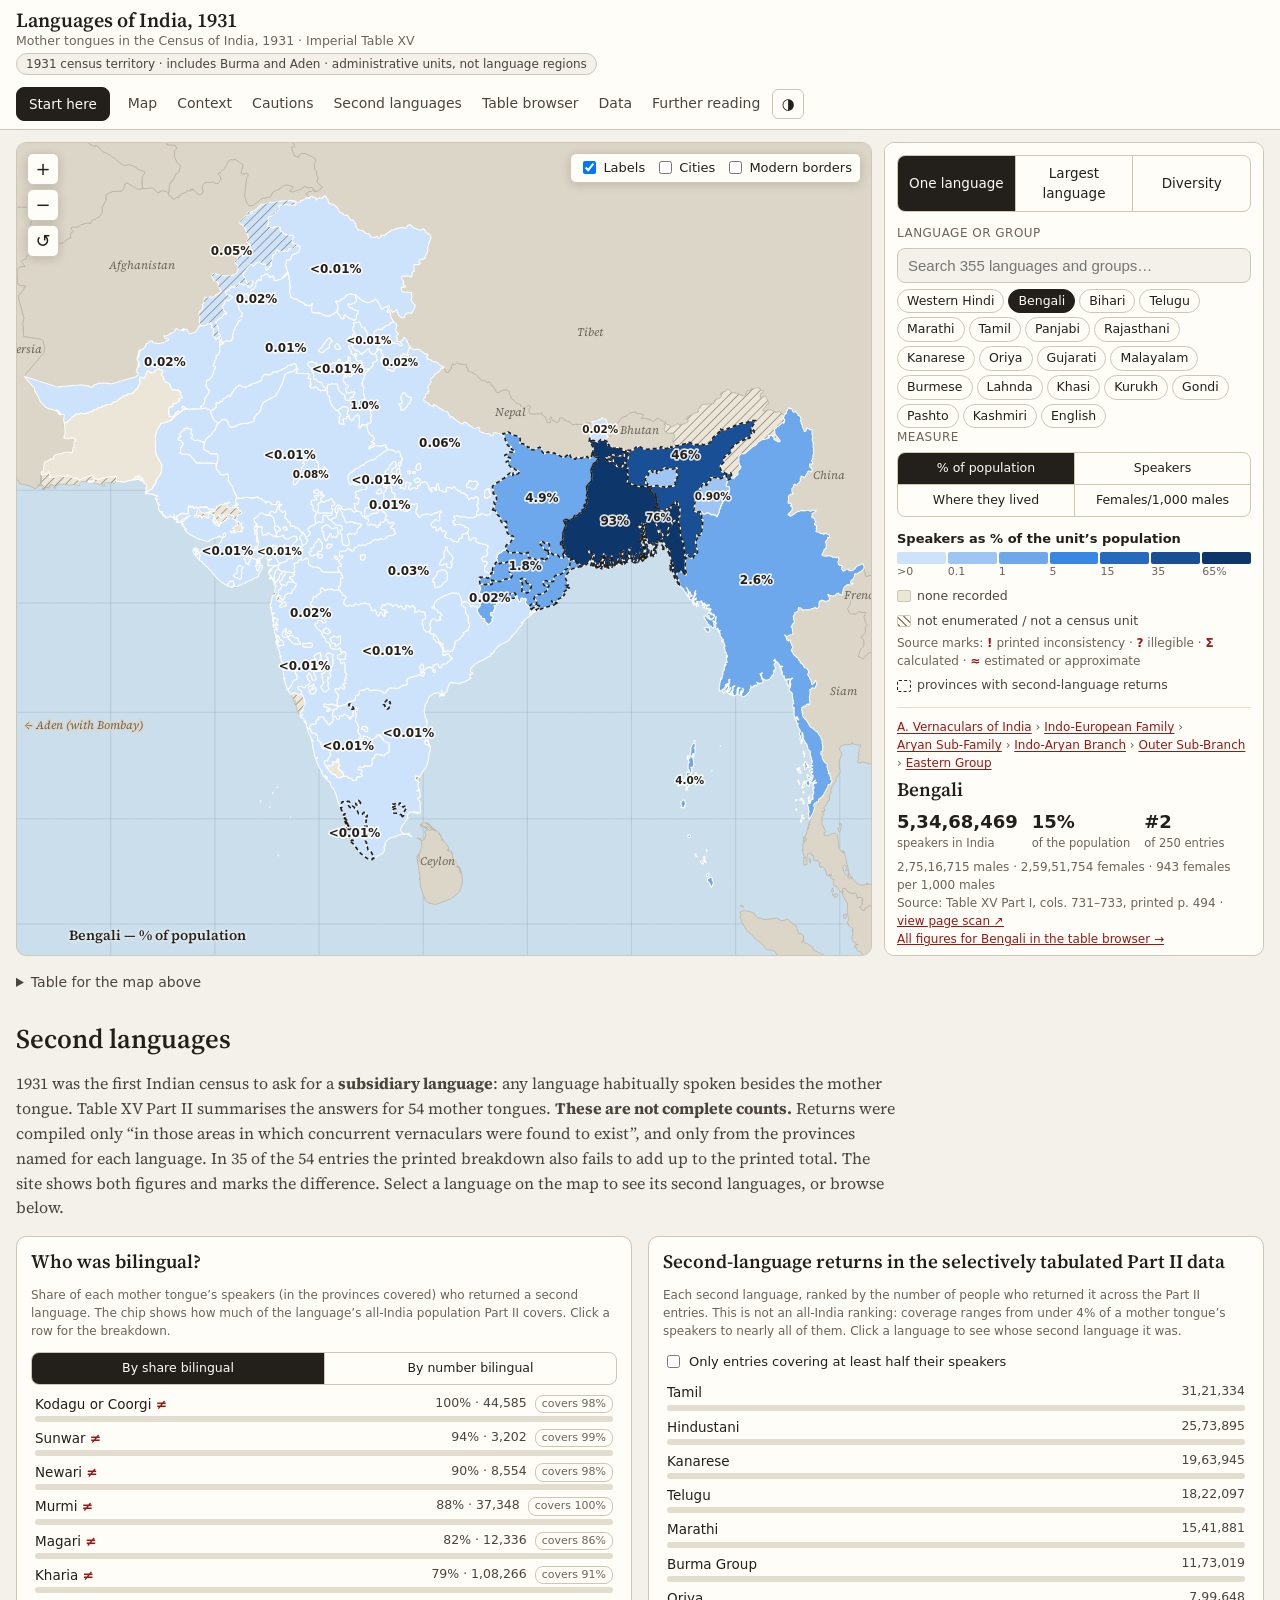
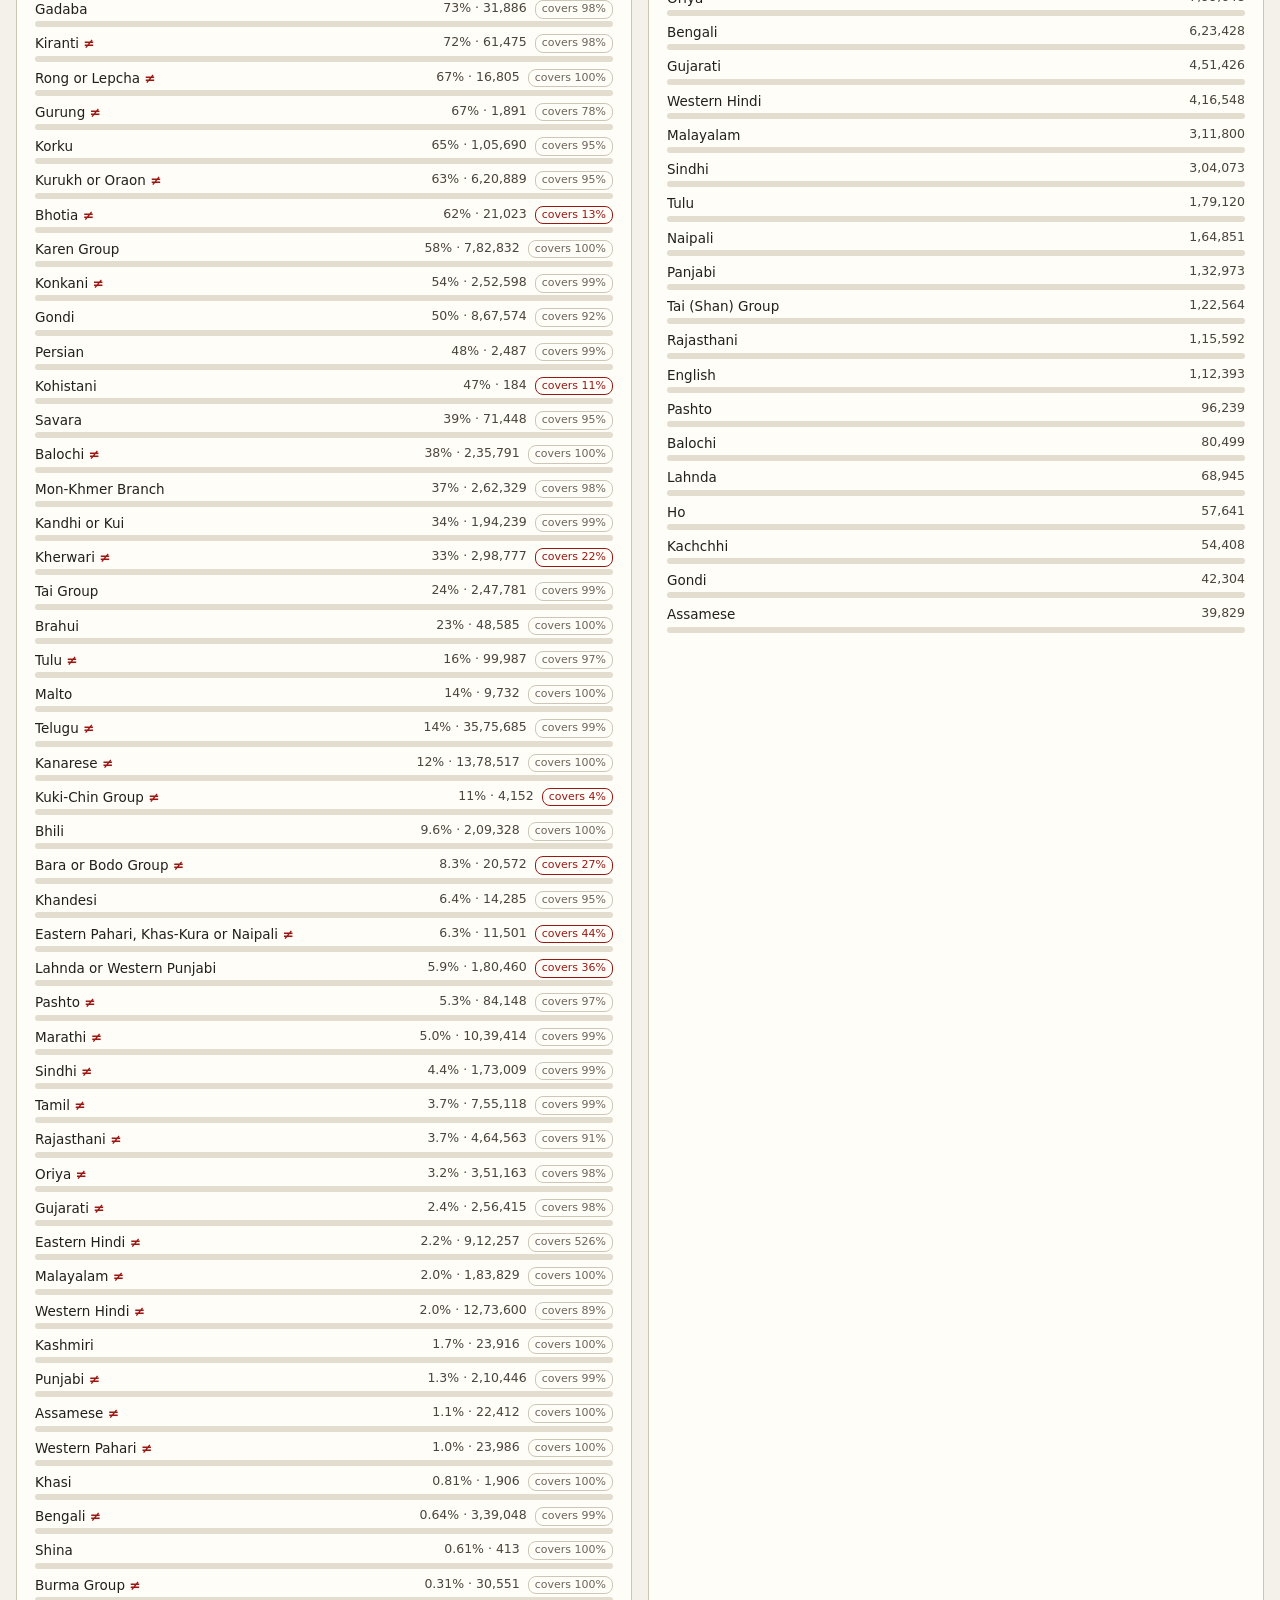
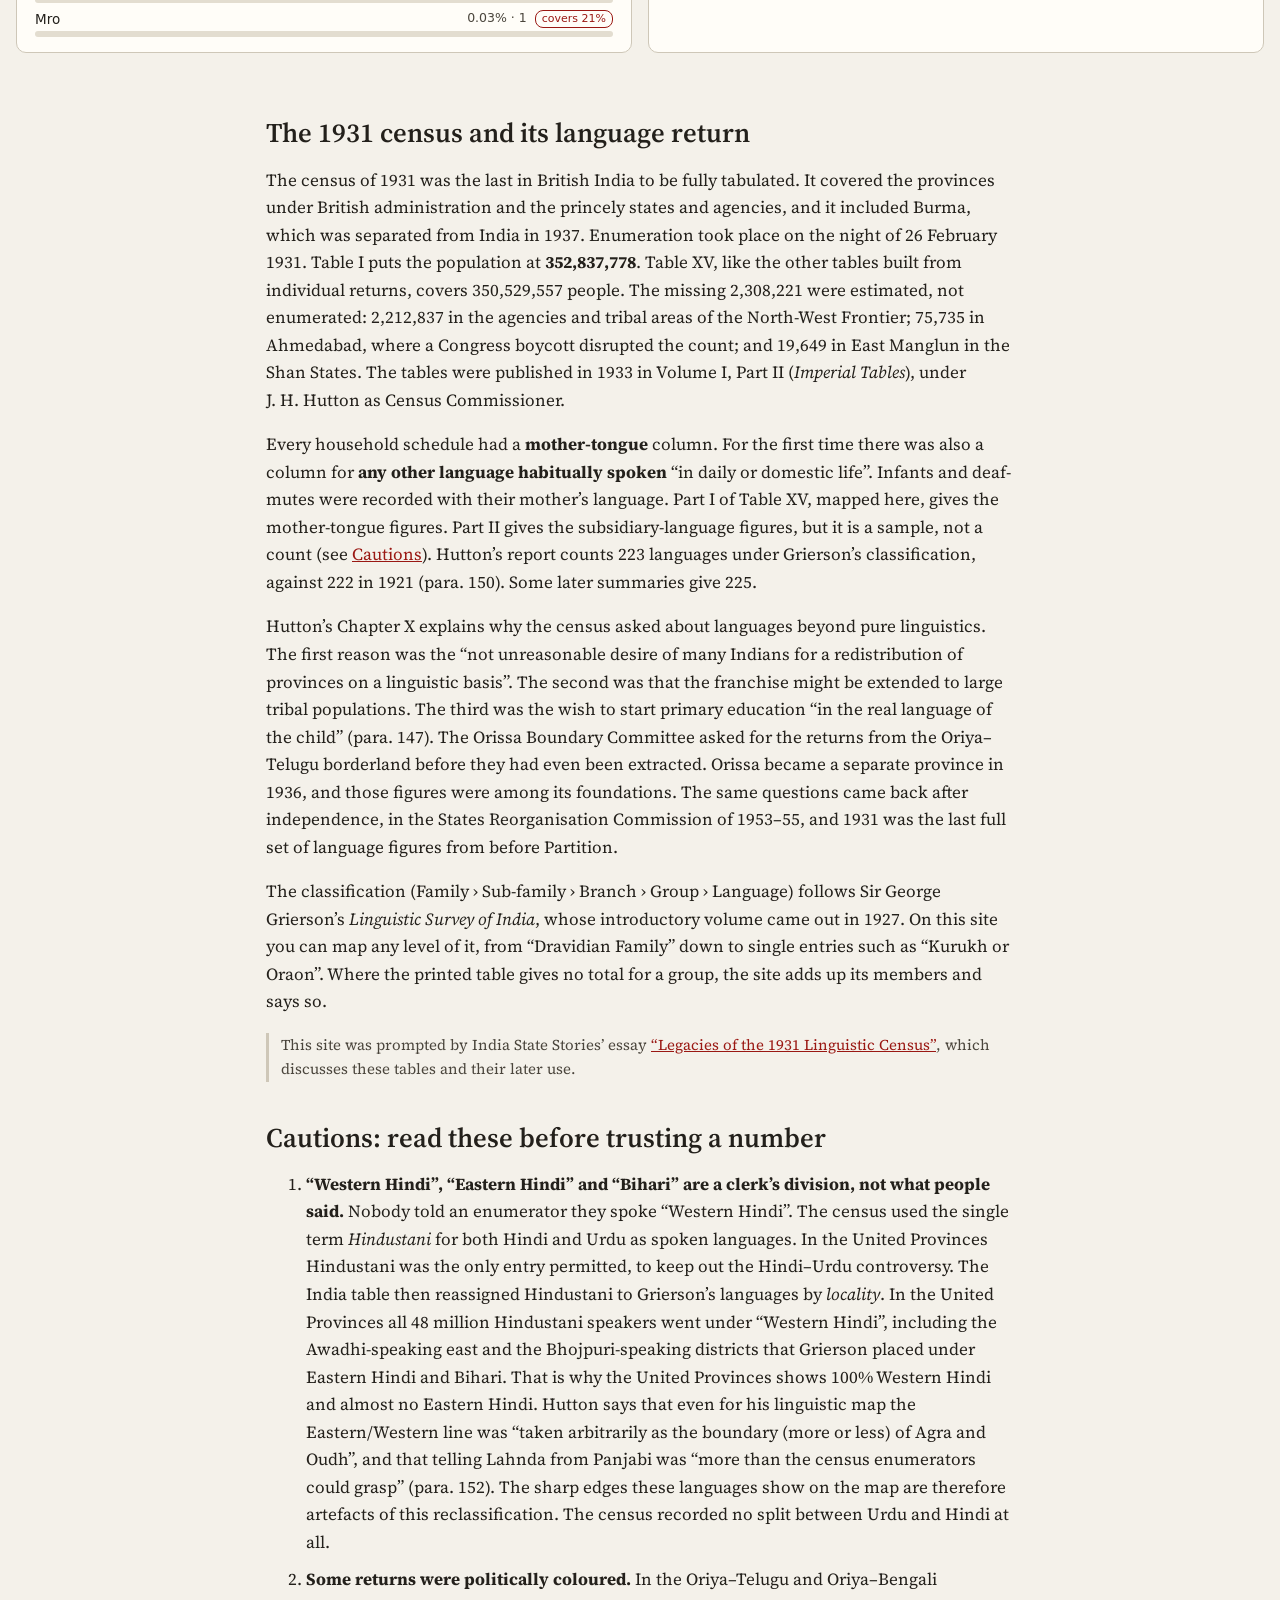
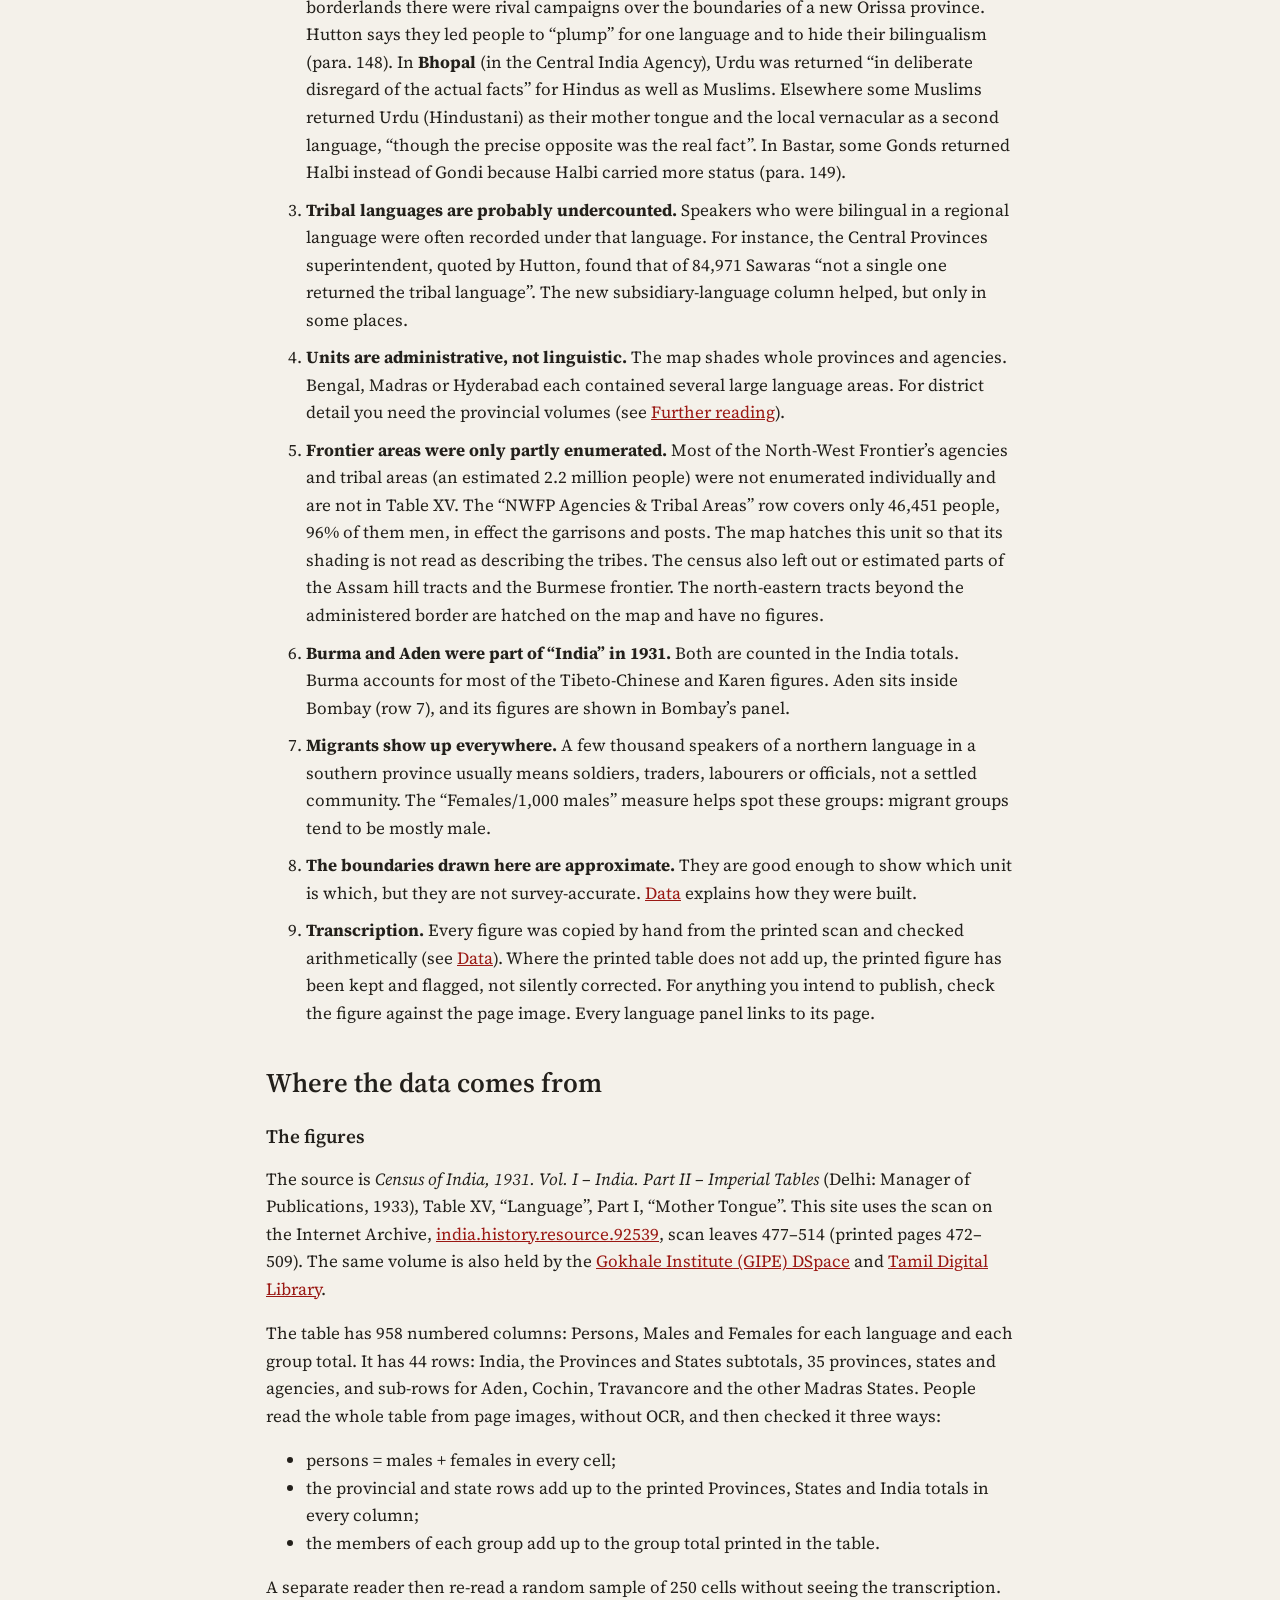
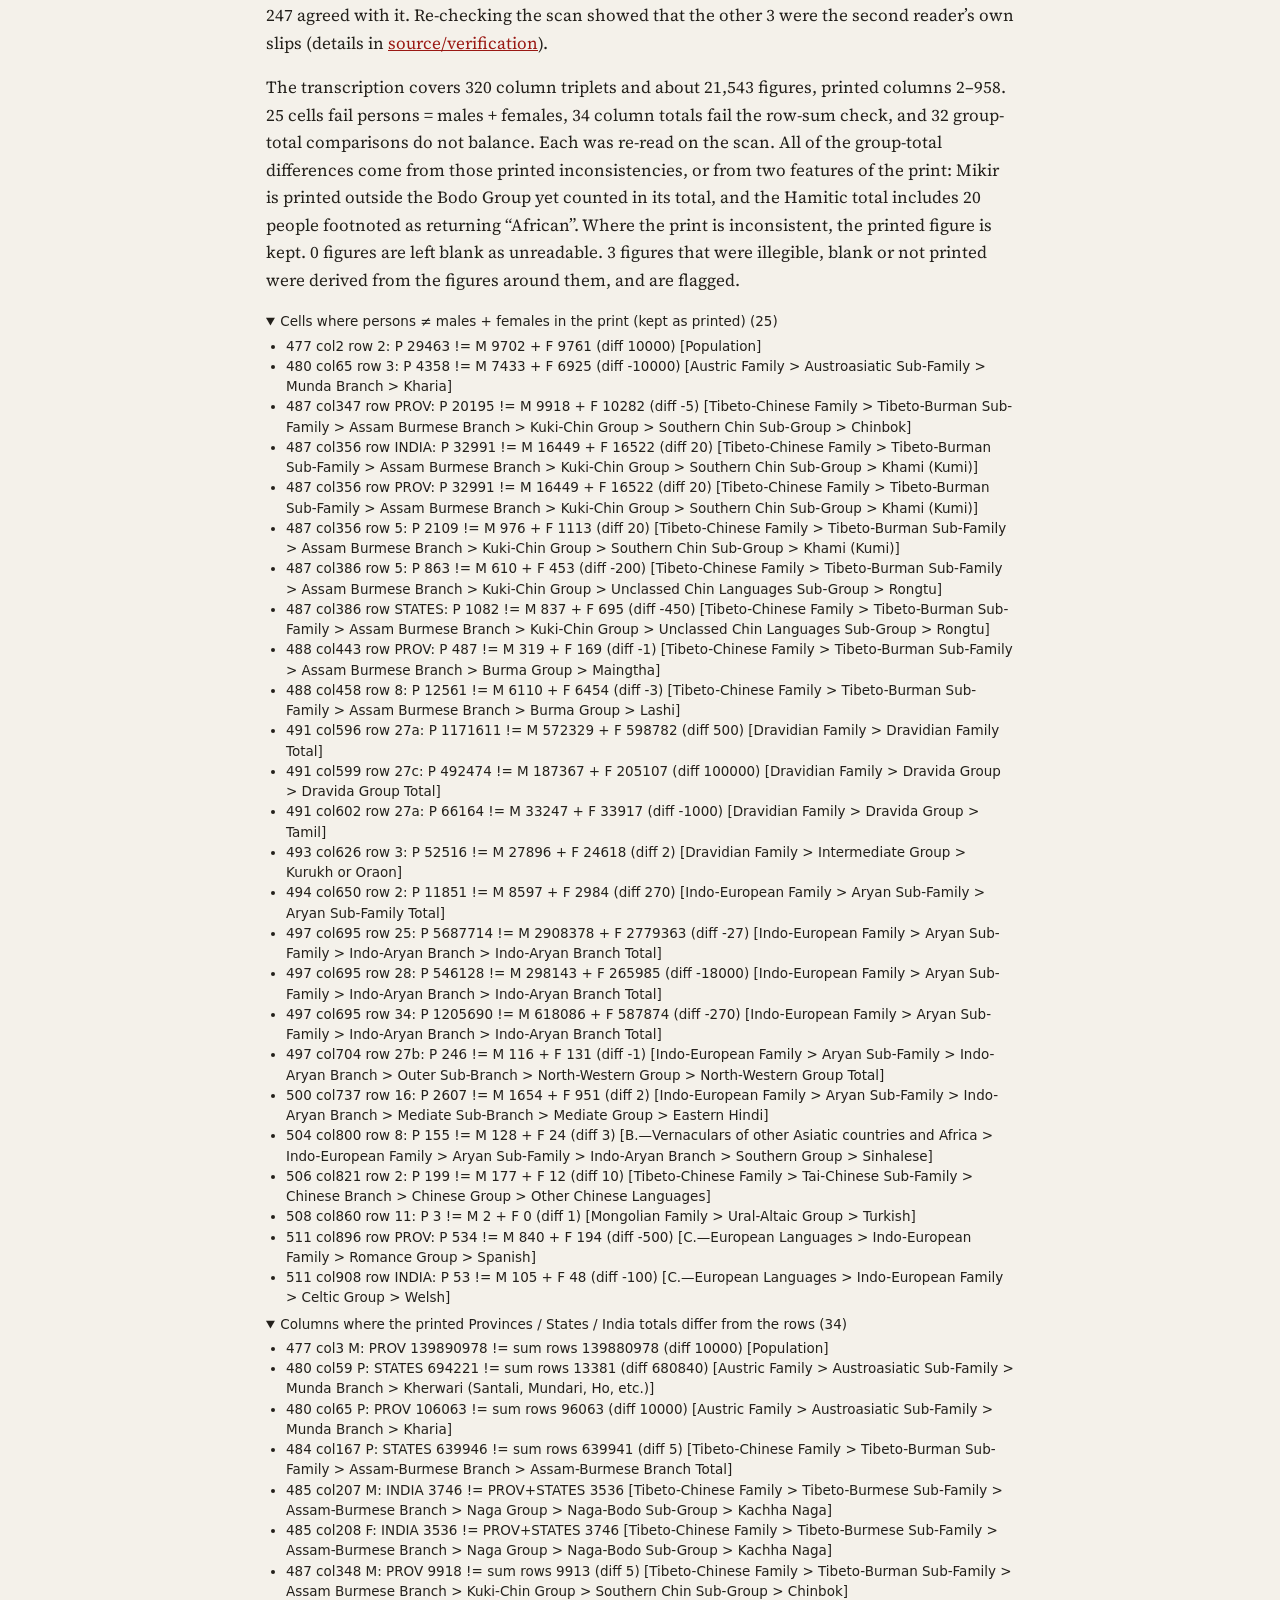
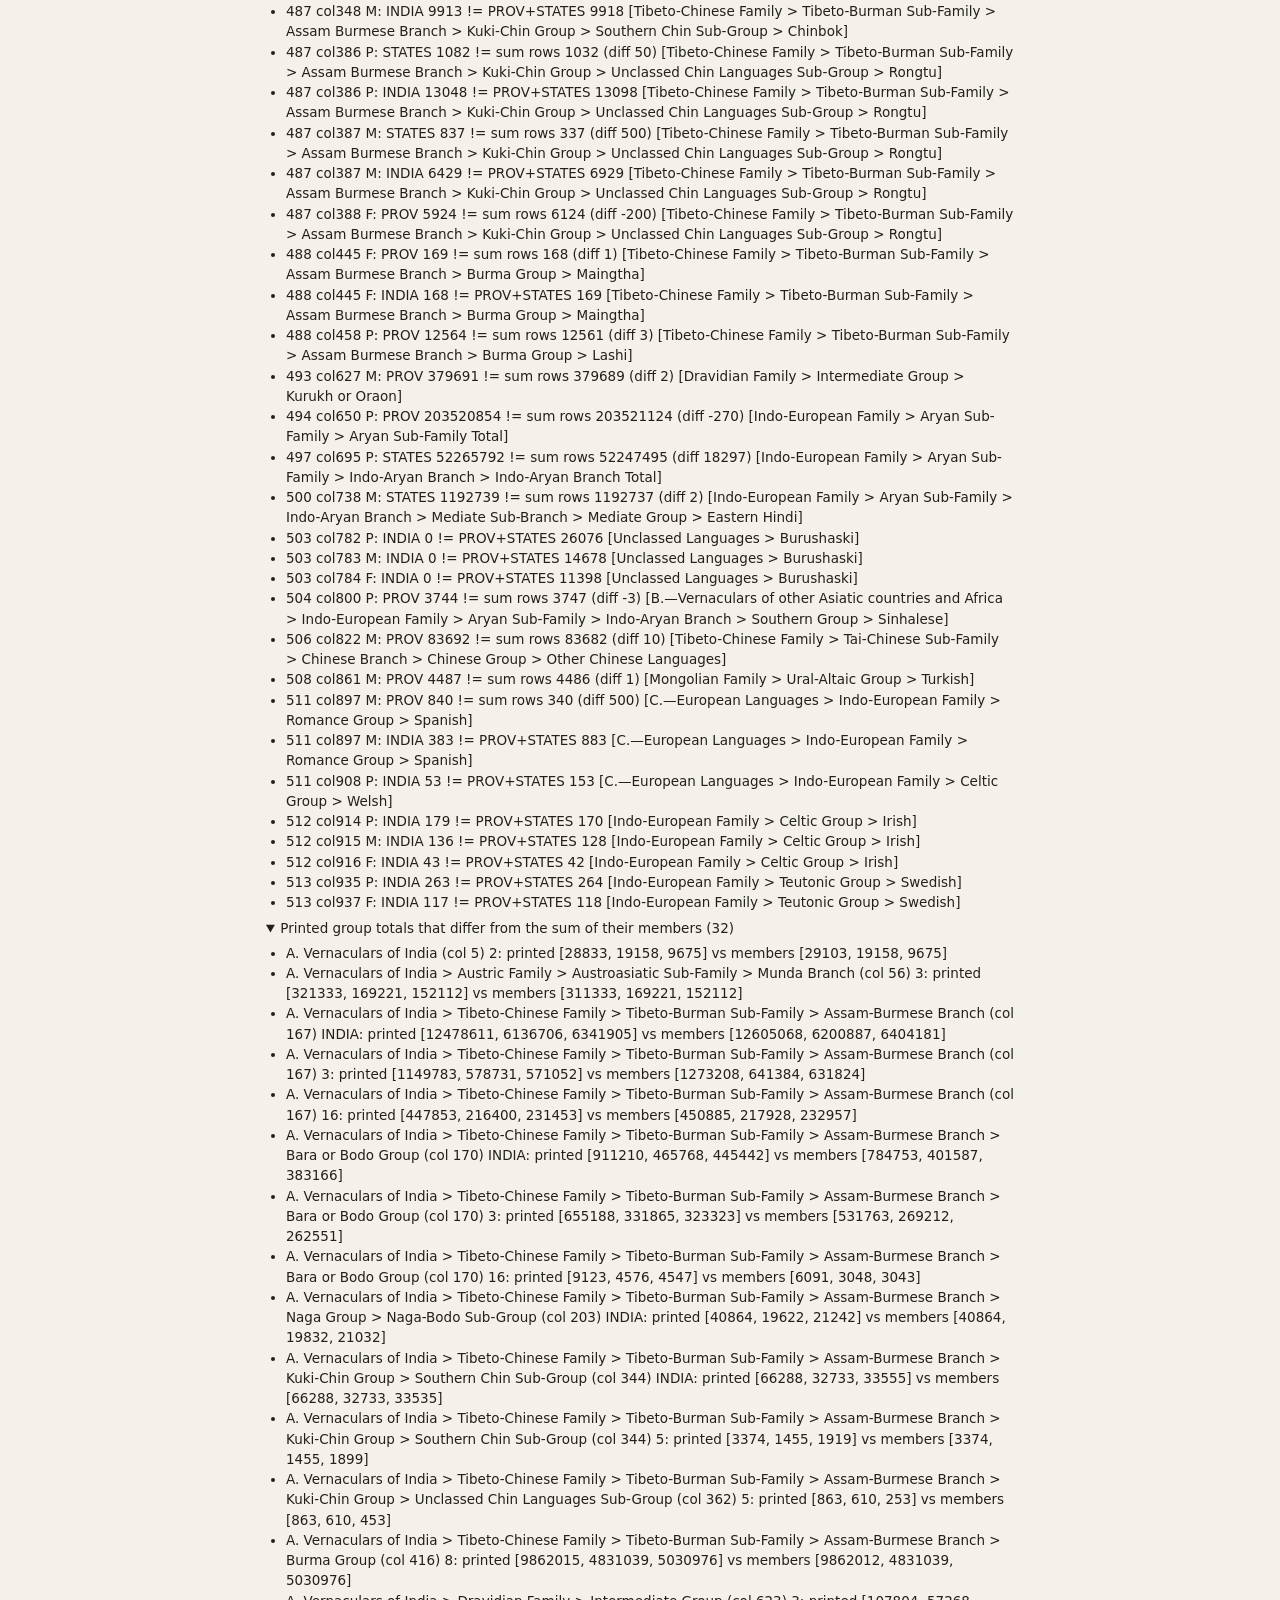
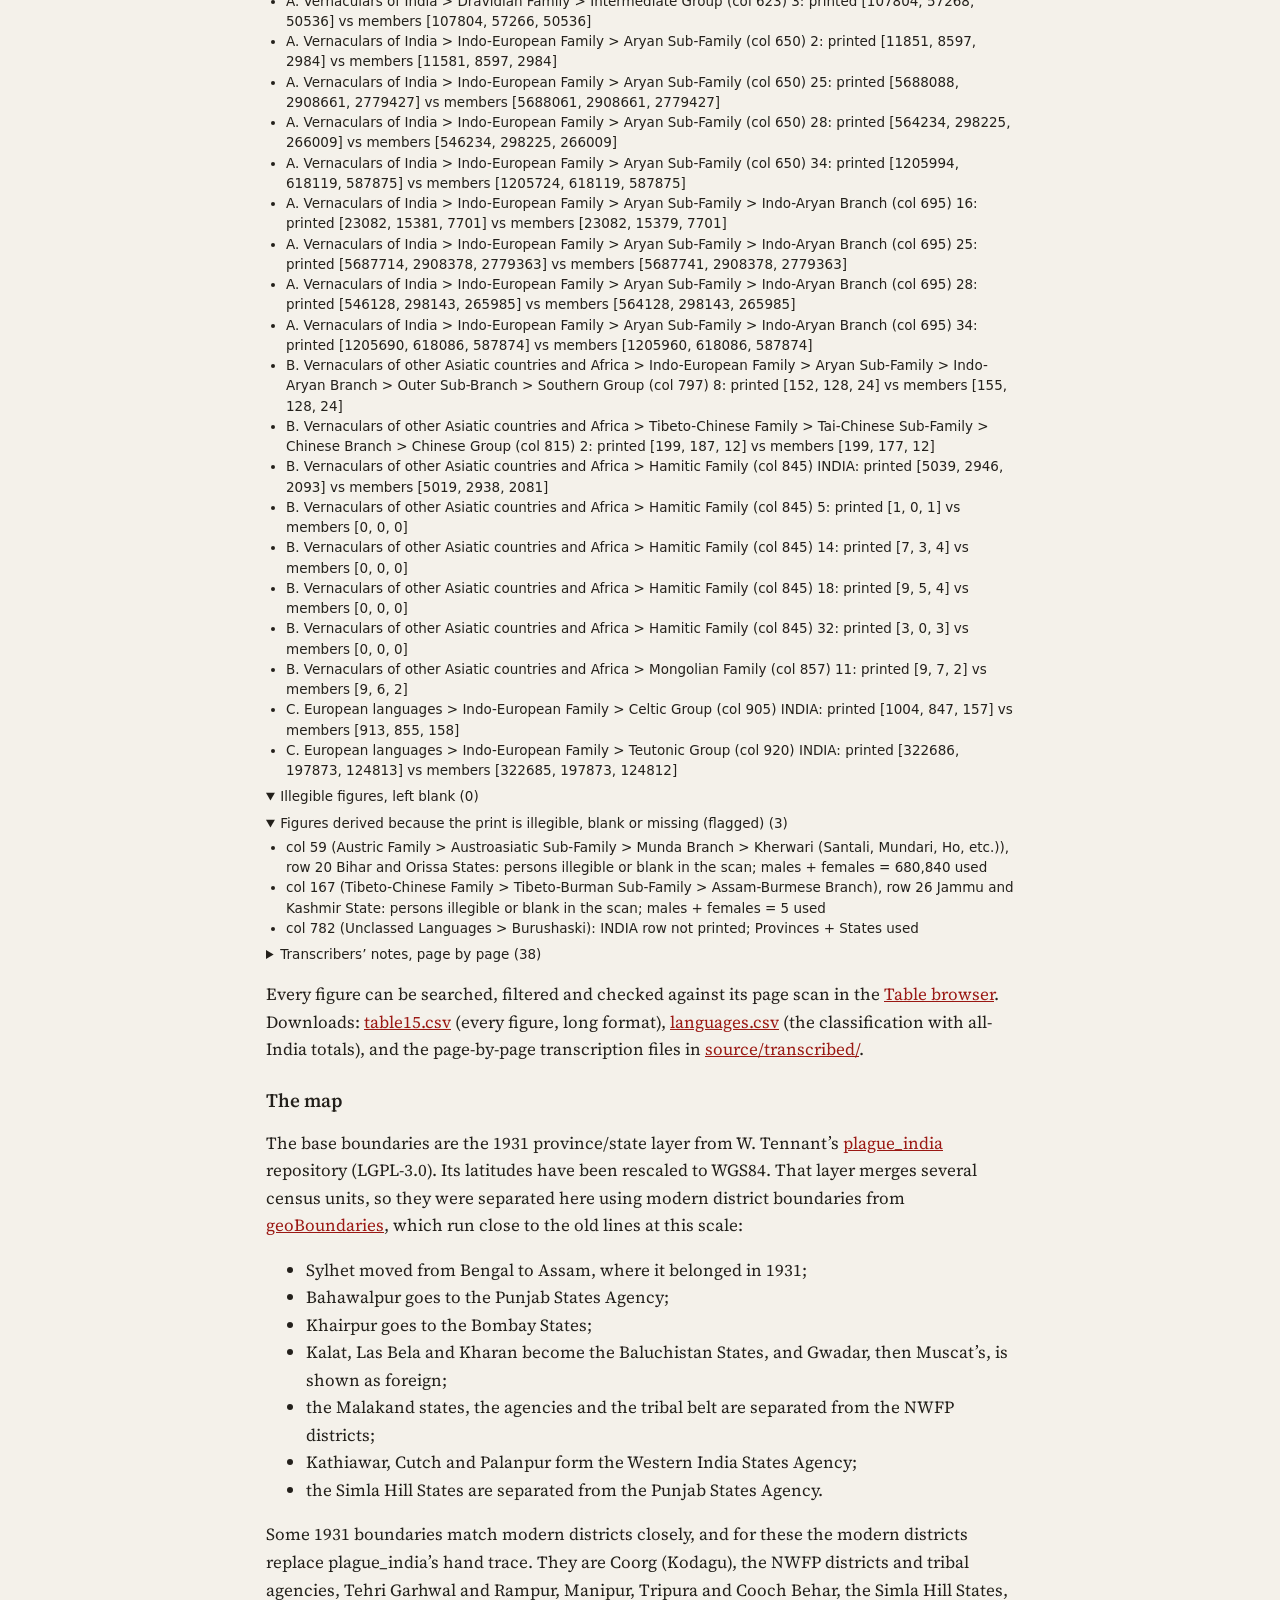
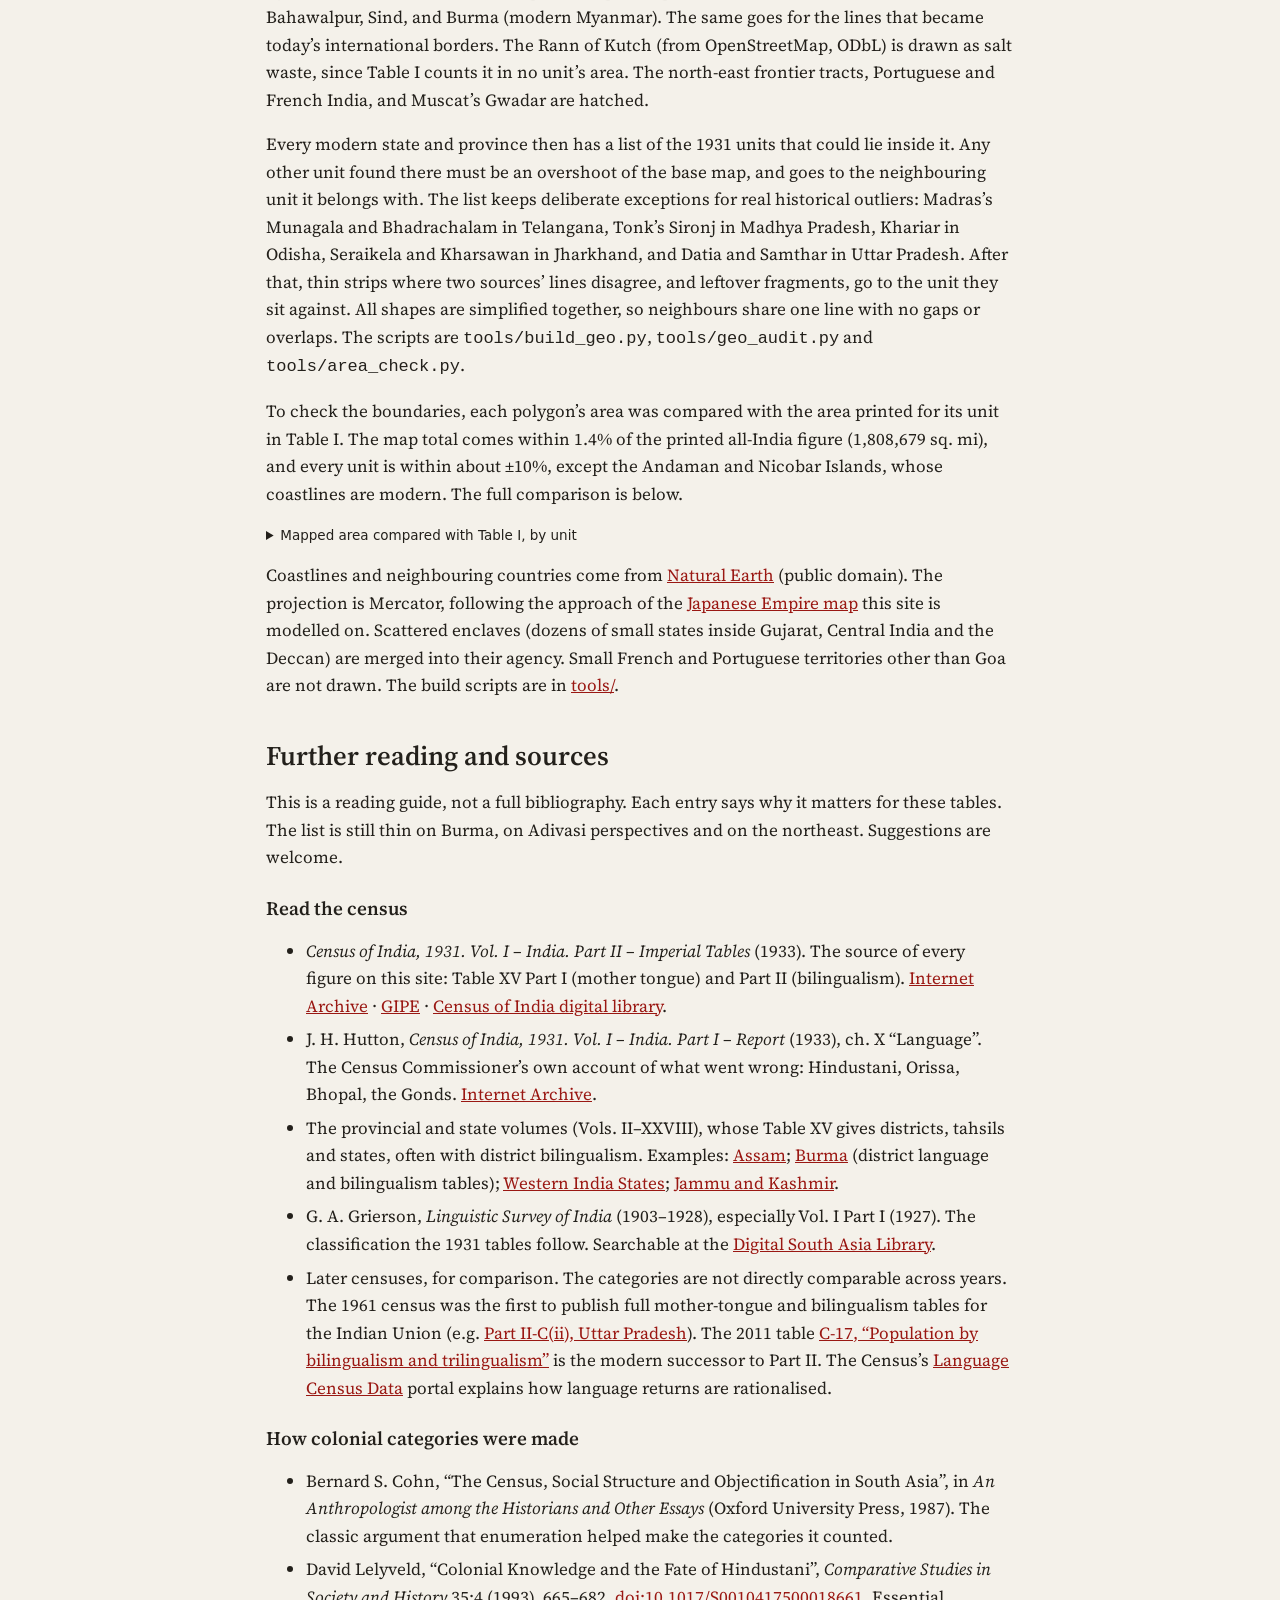
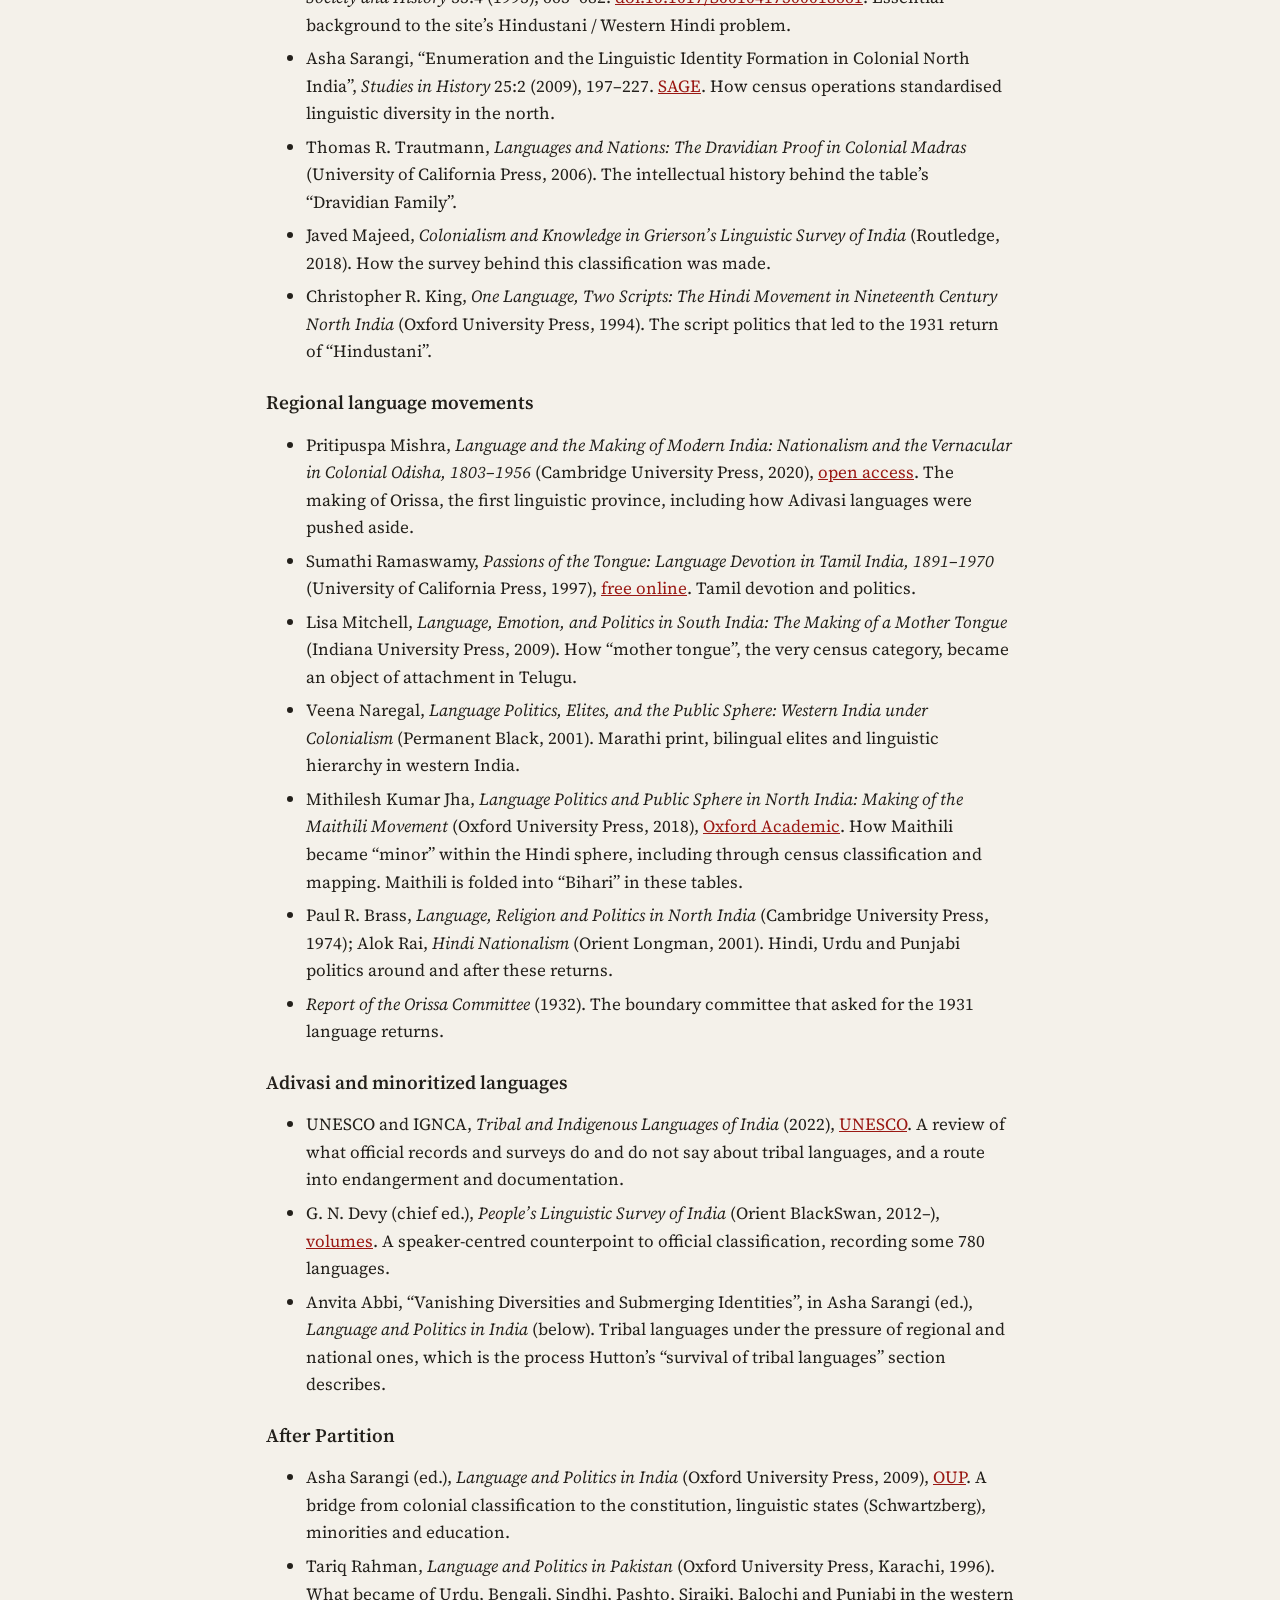
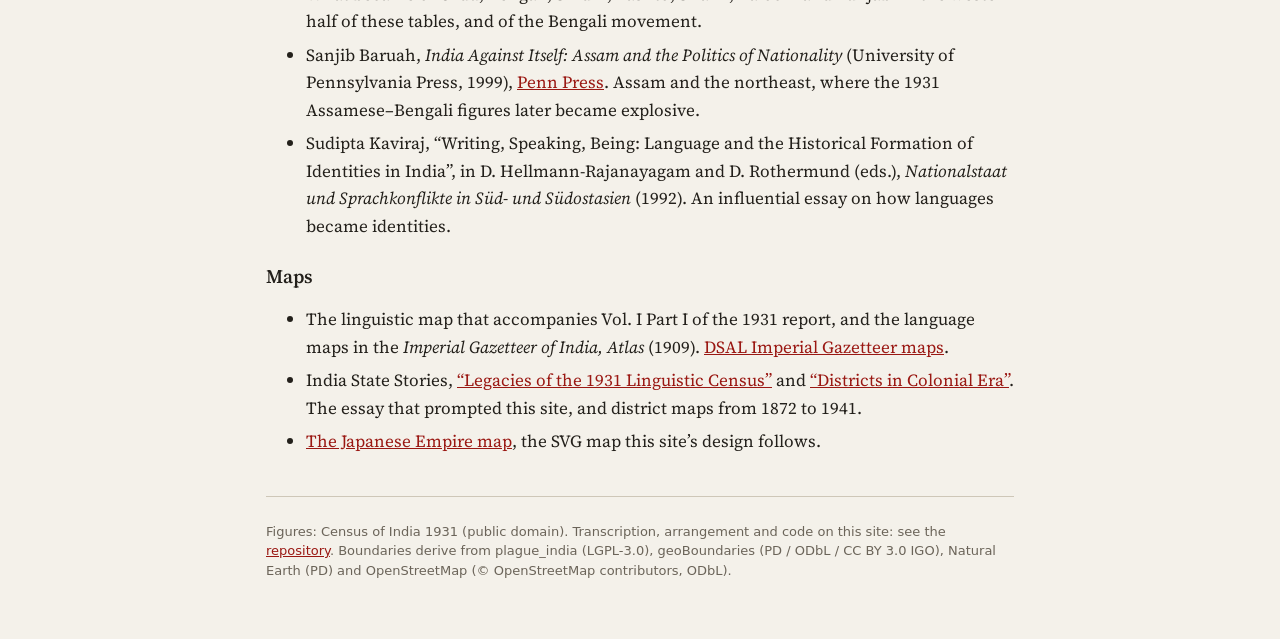
==== commit 822e1f3b: "Interpretive safeguards, guided tour, accessibility and reading guide Responding to an external crit" ====
--- a/index.html
+++ b/index.html
@@ -5,6 +5,15 @@
 <meta name="viewport" content="width=device-width, initial-scale=1.0, viewport-fit=cover">
 <meta name="description" content="An interactive map of mother tongues recorded in the 1931 Census of India (Imperial Table XV), transcribed from the printed tables, with historical context and cautions.">
 <title>Languages of India, 1931</title>
+<link rel="canonical" href="https://kmlawson.github.io/playground-india-language/">
+<meta property="og:type" content="website">
+<meta property="og:title" content="Languages of India, 1931">
+<meta property="og:description" content="An interactive map and source edition of the mother-tongue and bilingualism tables of the 1931 Census of India, transcribed from the printed pages, with every figure linked to its scan.">
+<meta property="og:url" content="https://kmlawson.github.io/playground-india-language/">
+<meta property="og:image" content="https://kmlawson.github.io/playground-india-language/og-image.png">
+<meta property="og:image:width" content="1200">
+<meta property="og:image:height" content="630">
+<meta name="twitter:card" content="summary_large_image">
 <link rel="icon" href="data:image/svg+xml,%3Csvg xmlns='http://www.w3.org/2000/svg' viewBox='0 0 32 32'%3E%3Crect width='32' height='32' rx='6' fill='%23f4f1ea'/%3E%3Cpath d='M9 7h10l4 6-3 12-6 2-5-9z' fill='%23256abf'/%3E%3C/svg%3E">
 <link rel="preconnect" href="https://fonts.googleapis.com">
 <link rel="preconnect" href="https://fonts.gstatic.com" crossorigin>
@@ -17,8 +26,10 @@
   <div class="brand">
     <h1><a href="./">Languages of India, 1931</a></h1>
     <p class="sub">Mother tongues in the Census of India, 1931 &middot; Imperial Table XV</p>
+    <p class="scope" title="What 'India' means on this site">1931 census territory · includes Burma and Aden · administrative units, not language regions</p>
   </div>
   <nav aria-label="Sections">
+    <button type="button" id="btn-tour" class="btn">Start here</button>
     <a href="#explore">Map</a>
     <a href="#context">Context</a>
     <a href="#cautions">Cautions</a>
@@ -51,6 +62,7 @@
           <g id="g-neigh"></g>
           <g id="g-extra"></g>
           <g id="g-units"></g>
+          <g id="g-modern"></g>
           <g id="g-bil"></g>
           <g id="g-circles"></g>
           <g id="g-cities"></g>
@@ -66,15 +78,17 @@
       <div id="map-toggles">
         <label><input type="checkbox" id="opt-labels" checked> Labels</label>
         <label><input type="checkbox" id="opt-cities"> Cities</label>
+        <label title="Show present-day international borders over the 1931 units"><input type="checkbox" id="opt-modern"> Modern borders</label>
       </div>
       <div id="tooltip" role="tooltip" hidden></div>
     </div>
 
     <aside id="side">
+      <section id="tour" hidden tabindex="-1" aria-live="polite"></section>
       <div class="seg" role="tablist" aria-label="What the map shows" id="mode-seg">
         <button type="button" role="tab" data-mode="lang" aria-selected="true">One language</button>
         <button type="button" role="tab" data-mode="lead" aria-selected="false">Largest language</button>
-        <button type="button" role="tab" data-mode="div" aria-selected="false">Diversity</button>
+        <button type="button" role="tab" data-mode="div" aria-selected="false" title="Diversity within the census’s 1931 classification">Diversity</button>
       </div>
 
       <div id="lang-controls">
@@ -99,6 +113,15 @@
         </div>
       </div>
 
+      <div id="div-controls" class="field" hidden>
+        <span class="lbl" id="div-lbl">Count categories at the level of</span>
+        <div class="seg small" role="radiogroup" aria-labelledby="div-lbl" id="div-seg">
+          <button type="button" role="radio" data-level="entry" aria-checked="true">Language entries</button>
+          <button type="button" role="radio" data-level="branch" aria-checked="false">Branches</button>
+          <button type="button" role="radio" data-level="subfamily" aria-checked="false">Sub-families</button>
+          <button type="button" role="radio" data-level="family" aria-checked="false">Families</button>
+        </div>
+      </div>
       <div id="legend" aria-label="Legend"></div>
       <div id="summary"></div>
       <div id="unit-panel" hidden></div>
@@ -119,7 +142,7 @@
   <div class="bil-grid">
     <div class="bil-col">
       <h3>Who was bilingual?</h3>
-      <p class="cite">Share of each mother tongue’s speakers (in the provinces covered) who returned a second language. Click a row to see the breakdown.</p>
+      <p class="cite">Share of each mother tongue’s speakers (in the provinces covered) who returned a second language. The chip shows how much of the language’s all-India population Part II covers. Click a row for the breakdown.</p>
       <div class="seg small" role="radiogroup" aria-label="Sort" id="bil-sort">
         <button type="button" role="radio" data-s="pct" aria-checked="true">By share bilingual</button>
         <button type="button" role="radio" data-s="n" aria-checked="false">By number bilingual</button>
@@ -127,8 +150,9 @@
       <ul class="bars" id="bil-list"></ul>
     </div>
     <div class="bil-col">
-      <h3>The languages people added</h3>
-      <p class="cite">Each second language, ranked by the total number of people across all 54 entries who returned it. Click one to see whose second language it was.</p>
+      <h3>Second-language returns in the selectively tabulated Part II data</h3>
+      <p class="cite">Each second language, ranked by the number of people who returned it across the Part II entries. This is not an all-India ranking: coverage ranges from under 4% of a mother tongue’s speakers to nearly all of them. Click a language to see whose second language it was.</p>
+      <label class="check-inline"><input type="checkbox" id="lf-comparable"> Only entries covering at least half their speakers</label>
       <ul class="bars" id="lf-list"></ul>
     </div>
   </div>
@@ -193,31 +217,57 @@
 
 <section id="resources">
   <h2>Further reading and sources</h2>
-  <h3>The census itself</h3>
-  <ul class="refs">
-    <li>J. H. Hutton, <i>Census of India, 1931. Vol. I – India. Part I – Report</i> (1933), Chapter X, “Language”, which has the commentary quoted above. <a href="https://archive.org/details/CensusOfIndia1931">Internet Archive</a>.</li>
-    <li><i>Census of India, 1931. Vol. I – India. Part II – Imperial Tables</i> (1933). This is the source of these figures, and Table XV Part II has the bilingualism summary. <a href="https://archive.org/details/india.history.resource.92539">Internet Archive</a> · <a href="https://dspace.gipe.ac.in/xmlui/handle/10973/18955">GIPE</a> · <a href="https://censusindia.gov.in/nada/index.php/catalog/31043">Census of India digital library</a>.</li>
-    <li>The provincial and state volumes (Vols. II–XXVII). Their Table XV has district figures and subsidiary languages, and most include a linguistic map. For example: <a href="https://archive.org/details/in.ernet.dli.2015.101827">Assam, Part II</a>; <a href="https://archive.org/details/in.gov.ignca.31114">Western India States Agency</a>; <a href="https://archive.org/details/in.ernet.dli.2015.56050">Jammu and Kashmir, Part II</a>; <a href="https://archive.org/details/in.ernet.dli.2015.56021">Baluchistan</a>. Search the Internet Archive for “Census of India 1931” to find the others.</li>
-    <li>G. A. Grierson, <i>Linguistic Survey of India</i> (1903–1928), especially Vol. I Part I, <i>Introductory</i> (1927), which gives the classification the table follows. Searchable at the <a href="https://dsal.uchicago.edu/books/lsi/">Digital South Asia Library</a>.</li>
-    <li>The 1921 and 1951 census language tables for comparison. The 1951 tables, however, cover the Indian Union only, and their Hindi/Urdu/Hindustani categories were themselves contested.</li>
-  </ul>
-  <h3>Scholarship</h3>
-  <ul class="refs">
-    <li>India State Stories, <a href="https://www.indiastatestory.in/post/35-legacies-of-the-1931-linguistic-census">“Legacies of the 1931 Linguistic Census”</a>.</li>
-    <li>Bernard S. Cohn, “The Census, Social Structure and Objectification in South Asia”, in <i>An Anthropologist among the Historians and Other Essays</i> (1987).</li>
-    <li>Asha Sarangi, “Enumeration and the Linguistic Identity Formation in Colonial North India”, <i>Studies in History</i> 25:2 (2009).</li>
-    <li>Christopher R. King, <i>One Language, Two Scripts: The Hindi Movement in Nineteenth Century North India</i> (1994).</li>
-    <li>Paul R. Brass, <i>Language, Religion and Politics in North India</i> (1974).</li>
-    <li>Alok Rai, <i>Hindi Nationalism</i> (2001).</li>
-    <li>Sudipta Kaviraj, “Writing, Speaking, Being: Language and the Historical Formation of Identities in India”, in D. Hellmann-Rajanayagam and D. Rothermund (eds.), <i>Nationalstaat und Sprachkonflikte in Süd- und Südostasien</i> (1992).</li>
-    <li>Lisa Mitchell, <i>Language, Emotion, and Politics in South India: The Making of a Mother Tongue</i> (2009).</li>
-    <li>Sumathi Ramaswamy, <i>Passions of the Tongue: Language Devotion in Tamil India, 1891–1970</i> (1997).</li>
-    <li>Javed Majeed, <i>Colonialism and Knowledge in Grierson’s Linguistic Survey of India</i> (2018).</li>
-    <li>On Orissa: the <i>Report of the Orissa Committee</i> (1932), which made use of the 1931 language returns.</li>
-  </ul>
+  <p>This is a reading guide, not a full bibliography. Each entry says why it matters for these tables. The list is still thin on Burma, on Adivasi perspectives and on the northeast. Suggestions are welcome.</p>
+
+  <h3>Read the census</h3>
+  <ul class="refs">
+    <li><i>Census of India, 1931. Vol. I – India. Part II – Imperial Tables</i> (1933). The source of every figure on this site: Table XV Part I (mother tongue) and Part II (bilingualism). <a href="https://archive.org/details/india.history.resource.92539">Internet Archive</a> · <a href="https://dspace.gipe.ac.in/xmlui/handle/10973/18955">GIPE</a> · <a href="https://censusindia.gov.in/nada/index.php/catalog/31043">Census of India digital library</a>.</li>
+    <li>J. H. Hutton, <i>Census of India, 1931. Vol. I – India. Part I – Report</i> (1933), ch. X “Language”. The Census Commissioner’s own account of what went wrong: Hindustani, Orissa, Bhopal, the Gonds. <a href="https://archive.org/details/CensusOfIndia1931">Internet Archive</a>.</li>
+    <li>The provincial and state volumes (Vols. II–XXVIII), whose Table XV gives districts, tahsils and states, often with district bilingualism. Examples: <a href="https://archive.org/details/in.ernet.dli.2015.101827">Assam</a>; <a href="https://archive.org/details/in.ernet.dli.2015.56035">Burma</a> (district language and bilingualism tables); <a href="https://archive.org/details/in.gov.ignca.31114">Western India States</a>; <a href="https://archive.org/details/in.ernet.dli.2015.56050">Jammu and Kashmir</a>.</li>
+    <li>G. A. Grierson, <i>Linguistic Survey of India</i> (1903–1928), especially Vol. I Part I (1927). The classification the 1931 tables follow. Searchable at the <a href="https://dsal.uchicago.edu/books/lsi/">Digital South Asia Library</a>.</li>
+    <li>Later censuses, for comparison. The categories are not directly comparable across years. The 1961 census was the first to publish full mother-tongue and bilingualism tables for the Indian Union (e.g. <a href="https://censusindia.gov.in/nada/index.php/catalog/28303">Part II-C(ii), Uttar Pradesh</a>). The 2011 table <a href="https://censusindia.gov.in/nada/index.php/catalog/10262">C-17, “Population by bilingualism and trilingualism”</a> is the modern successor to Part II. The Census’s <a href="https://language.census.gov.in/">Language Census Data</a> portal explains how language returns are rationalised.</li>
+  </ul>
+
+  <h3>How colonial categories were made</h3>
+  <ul class="refs">
+    <li>Bernard S. Cohn, “The Census, Social Structure and Objectification in South Asia”, in <i>An Anthropologist among the Historians and Other Essays</i> (Oxford University Press, 1987). The classic argument that enumeration helped make the categories it counted.</li>
+    <li>David Lelyveld, “Colonial Knowledge and the Fate of Hindustani”, <i>Comparative Studies in Society and History</i> 35:4 (1993), 665–682. <a href="https://doi.org/10.1017/S0010417500018661">doi:10.1017/S0010417500018661</a>. Essential background to the site’s Hindustani / Western Hindi problem.</li>
+    <li>Asha Sarangi, “Enumeration and the Linguistic Identity Formation in Colonial North India”, <i>Studies in History</i> 25:2 (2009), 197–227. <a href="https://journals.sagepub.com/doi/abs/10.1177/025764301002500202">SAGE</a>. How census operations standardised linguistic diversity in the north.</li>
+    <li>Thomas R. Trautmann, <i>Languages and Nations: The Dravidian Proof in Colonial Madras</i> (University of California Press, 2006). The intellectual history behind the table’s “Dravidian Family”.</li>
+    <li>Javed Majeed, <i>Colonialism and Knowledge in Grierson’s Linguistic Survey of India</i> (Routledge, 2018). How the survey behind this classification was made.</li>
+    <li>Christopher R. King, <i>One Language, Two Scripts: The Hindi Movement in Nineteenth Century North India</i> (Oxford University Press, 1994). The script politics that led to the 1931 return of “Hindustani”.</li>
+  </ul>
+
+  <h3>Regional language movements</h3>
+  <ul class="refs">
+    <li>Pritipuspa Mishra, <i>Language and the Making of Modern India: Nationalism and the Vernacular in Colonial Odisha, 1803–1956</i> (Cambridge University Press, 2020), <a href="https://www.cambridge.org/core/books/language-and-the-making-of-modern-india/CD2F6CC59F0D753C207DCCDA783AF4D7">open access</a>. The making of Orissa, the first linguistic province, including how Adivasi languages were pushed aside.</li>
+    <li>Sumathi Ramaswamy, <i>Passions of the Tongue: Language Devotion in Tamil India, 1891–1970</i> (University of California Press, 1997), <a href="https://publishing.cdlib.org/ucpressebooks/public/book/passions-of-the-tongue-language-devotion-in-tamil-india-1891-1970.html">free online</a>. Tamil devotion and politics.</li>
+    <li>Lisa Mitchell, <i>Language, Emotion, and Politics in South India: The Making of a Mother Tongue</i> (Indiana University Press, 2009). How “mother tongue”, the very census category, became an object of attachment in Telugu.</li>
+    <li>Veena Naregal, <i>Language Politics, Elites, and the Public Sphere: Western India under Colonialism</i> (Permanent Black, 2001). Marathi print, bilingual elites and linguistic hierarchy in western India.</li>
+    <li>Mithilesh Kumar Jha, <i>Language Politics and Public Sphere in North India: Making of the Maithili Movement</i> (Oxford University Press, 2018), <a href="https://academic.oup.com/book/32339">Oxford Academic</a>. How Maithili became “minor” within the Hindi sphere, including through census classification and mapping. Maithili is folded into “Bihari” in these tables.</li>
+    <li>Paul R. Brass, <i>Language, Religion and Politics in North India</i> (Cambridge University Press, 1974); Alok Rai, <i>Hindi Nationalism</i> (Orient Longman, 2001). Hindi, Urdu and Punjabi politics around and after these returns.</li>
+    <li><i>Report of the Orissa Committee</i> (1932). The boundary committee that asked for the 1931 language returns.</li>
+  </ul>
+
+  <h3>Adivasi and minoritized languages</h3>
+  <ul class="refs">
+    <li>UNESCO and IGNCA, <i>Tribal and Indigenous Languages of India</i> (2022), <a href="https://www.unesco.org/en/articles/unesco-launches-report-indias-tribal-and-indigenous-languages">UNESCO</a>. A review of what official records and surveys do and do not say about tribal languages, and a route into endangerment and documentation.</li>
+    <li>G. N. Devy (chief ed.), <i>People’s Linguistic Survey of India</i> (Orient BlackSwan, 2012–), <a href="https://orientblackswan.com/books?id=0&amp;pid=0&amp;sid=191">volumes</a>. A speaker-centred counterpoint to official classification, recording some 780 languages.</li>
+    <li>Anvita Abbi, “Vanishing Diversities and Submerging Identities”, in Asha Sarangi (ed.), <i>Language and Politics in India</i> (below). Tribal languages under the pressure of regional and national ones, which is the process Hutton’s “survival of tribal languages” section describes.</li>
+  </ul>
+
+  <h3>After Partition</h3>
+  <ul class="refs">
+    <li>Asha Sarangi (ed.), <i>Language and Politics in India</i> (Oxford University Press, 2009), <a href="https://global.oup.com/academic/product/language-and-politics-in-india-9780198064220">OUP</a>. A bridge from colonial classification to the constitution, linguistic states (Schwartzberg), minorities and education.</li>
+    <li>Tariq Rahman, <i>Language and Politics in Pakistan</i> (Oxford University Press, Karachi, 1996). What became of Urdu, Bengali, Sindhi, Pashto, Siraiki, Balochi and Punjabi in the western half of these tables, and of the Bengali movement.</li>
+    <li>Sanjib Baruah, <i>India Against Itself: Assam and the Politics of Nationality</i> (University of Pennsylvania Press, 1999), <a href="https://www.pennpress.org/9780812234916/india-against-itself/">Penn Press</a>. Assam and the northeast, where the 1931 Assamese–Bengali figures later became explosive.</li>
+    <li>Sudipta Kaviraj, “Writing, Speaking, Being: Language and the Historical Formation of Identities in India”, in D. Hellmann-Rajanayagam and D. Rothermund (eds.), <i>Nationalstaat und Sprachkonflikte in Süd- und Südostasien</i> (1992). An influential essay on how languages became identities.</li>
+  </ul>
+
   <h3>Maps</h3>
   <ul class="refs">
-    <li>The linguistic map that accompanies Vol. I Part I of the 1931 report, and the language maps in the <i>Imperial Gazetteer of India</i>, <i>Atlas</i> (1909). <a href="https://dsal.uchicago.edu/maps/gazetteer/">DSAL Imperial Gazetteer maps</a>.</li>
+    <li>The linguistic map that accompanies Vol. I Part I of the 1931 report, and the language maps in the <i>Imperial Gazetteer of India, Atlas</i> (1909). <a href="https://dsal.uchicago.edu/maps/gazetteer/">DSAL Imperial Gazetteer maps</a>.</li>
+    <li>India State Stories, <a href="https://www.indiastatestory.in/post/35-legacies-of-the-1931-linguistic-census">“Legacies of the 1931 Linguistic Census”</a> and <a href="https://www.indiastatestory.in/post/2-districts-in-colonial-era">“Districts in Colonial Era”</a>. The essay that prompted this site, and district maps from 1872 to 1941.</li>
     <li><a href="https://froginawell.net/reference/japanese-empire/">The Japanese Empire map</a>, the SVG map this site’s design follows.</li>
   </ul>
 </section>
--- a/styles.css
+++ b/styles.css
@@ -337,3 +337,46 @@
 .bil-browse h2 { font: 600 22px var(--serif); margin: 0 0 6px; }
 .bil-browse p { font-size: 14px; max-width: 900px; }
 #q2 { padding: 7px 9px; border: 1px solid var(--line); border-radius: 8px; background: var(--bg); color: var(--ink); font: 14.5px var(--sans); min-width: 280px; }
+
+/* ------------------------------------------------------------ critique round */
+#bar .scope { margin: 2px 0 0; font-size: 12px; color: var(--ink-2); display: inline-block; border: 1px solid var(--line);
+  border-radius: 999px; padding: 1px 9px; background: var(--bg); }
+#btn-tour { margin-right: 6px; }
+.modern { fill: none; stroke: var(--accent); stroke-width: 1.6; stroke-dasharray: 5 3; vector-effect: non-scaling-stroke; pointer-events: none; }
+#g-modern { display: none; }
+#stage.show-modern #g-modern { display: inline; }
+.flag-m { display: inline-block; min-width: 15px; padding: 0 4px; margin-left: 2px; border-radius: 8px; border: 1px solid var(--accent);
+  color: var(--accent); font: 600 11px/14px var(--sans); text-align: center; cursor: help; vertical-align: 1px; }
+#tooltip .warn, .warn { color: var(--accent); }
+#legend .symbols b { color: var(--accent); }
+.coverage { margin: 6px 0; }
+.cov-track { height: 8px; background: var(--line-soft); border-radius: 4px; overflow: hidden; margin: 3px 0 4px; }
+.cov-track span { display: block; height: 100%; background: var(--s3); }
+.cov-chip { display: inline-block; font-size: 11px; padding: 0 6px; border-radius: 8px; border: 1px solid var(--line); color: var(--muted); margin-left: 4px; }
+.cov-chip.low { border-color: var(--accent); color: var(--accent); }
+.check-inline { display: flex; gap: 6px; align-items: center; font-size: 13px; margin: 4px 0 8px; }
+#tour { background: var(--bg); border: 1px solid var(--accent); border-radius: 10px; padding: 10px 12px; font-size: 14px; line-height: 1.5; }
+#tour h2 { font: 600 17px/1.3 var(--serif); margin: 2px 0 6px; }
+#tour p { margin: 0 0 8px; }
+.tour-head { display: flex; justify-content: space-between; align-items: center; }
+.tour-head .close { border: 1px solid var(--line); background: transparent; border-radius: 6px; cursor: pointer; padding: 1px 8px; }
+.tour-nav { display: flex; gap: 8px; justify-content: flex-end; }
+table.sens { font-size: 12.5px; }
+table.sens td.cur, table.sens th.cur { font-weight: 600; background: var(--line-soft); }
+table.sens td.moved { color: var(--accent); font-weight: 600; }
+table.sens tr[role="button"] { cursor: pointer; }
+table.sens tr[role="button"]:hover td { background: var(--line-soft); }
+.th-btn { border: 0; background: none; font: inherit; font-weight: 600; color: inherit; cursor: pointer; padding: 0; }
+.bars li[tabindex]:focus-visible, tr[role="button"]:focus-visible { outline: 2px solid var(--focus); outline-offset: -2px; }
+@media (prefers-reduced-motion: reduce) {
+  html { scroll-behavior: auto; }
+  .unit { transition: none; }
+  * { animation: none !important; }
+}
+/* phones: keep the map in view while the controls below it are used */
+@media (max-width: 900px) {
+  #bar { position: static; }
+  #stage { position: sticky; top: 0; z-index: 4; height: 46vh; min-height: 300px; box-shadow: var(--shadow); }
+  #bar .scope { font-size: 11px; }
+}
+[hidden] { display: none !important; }
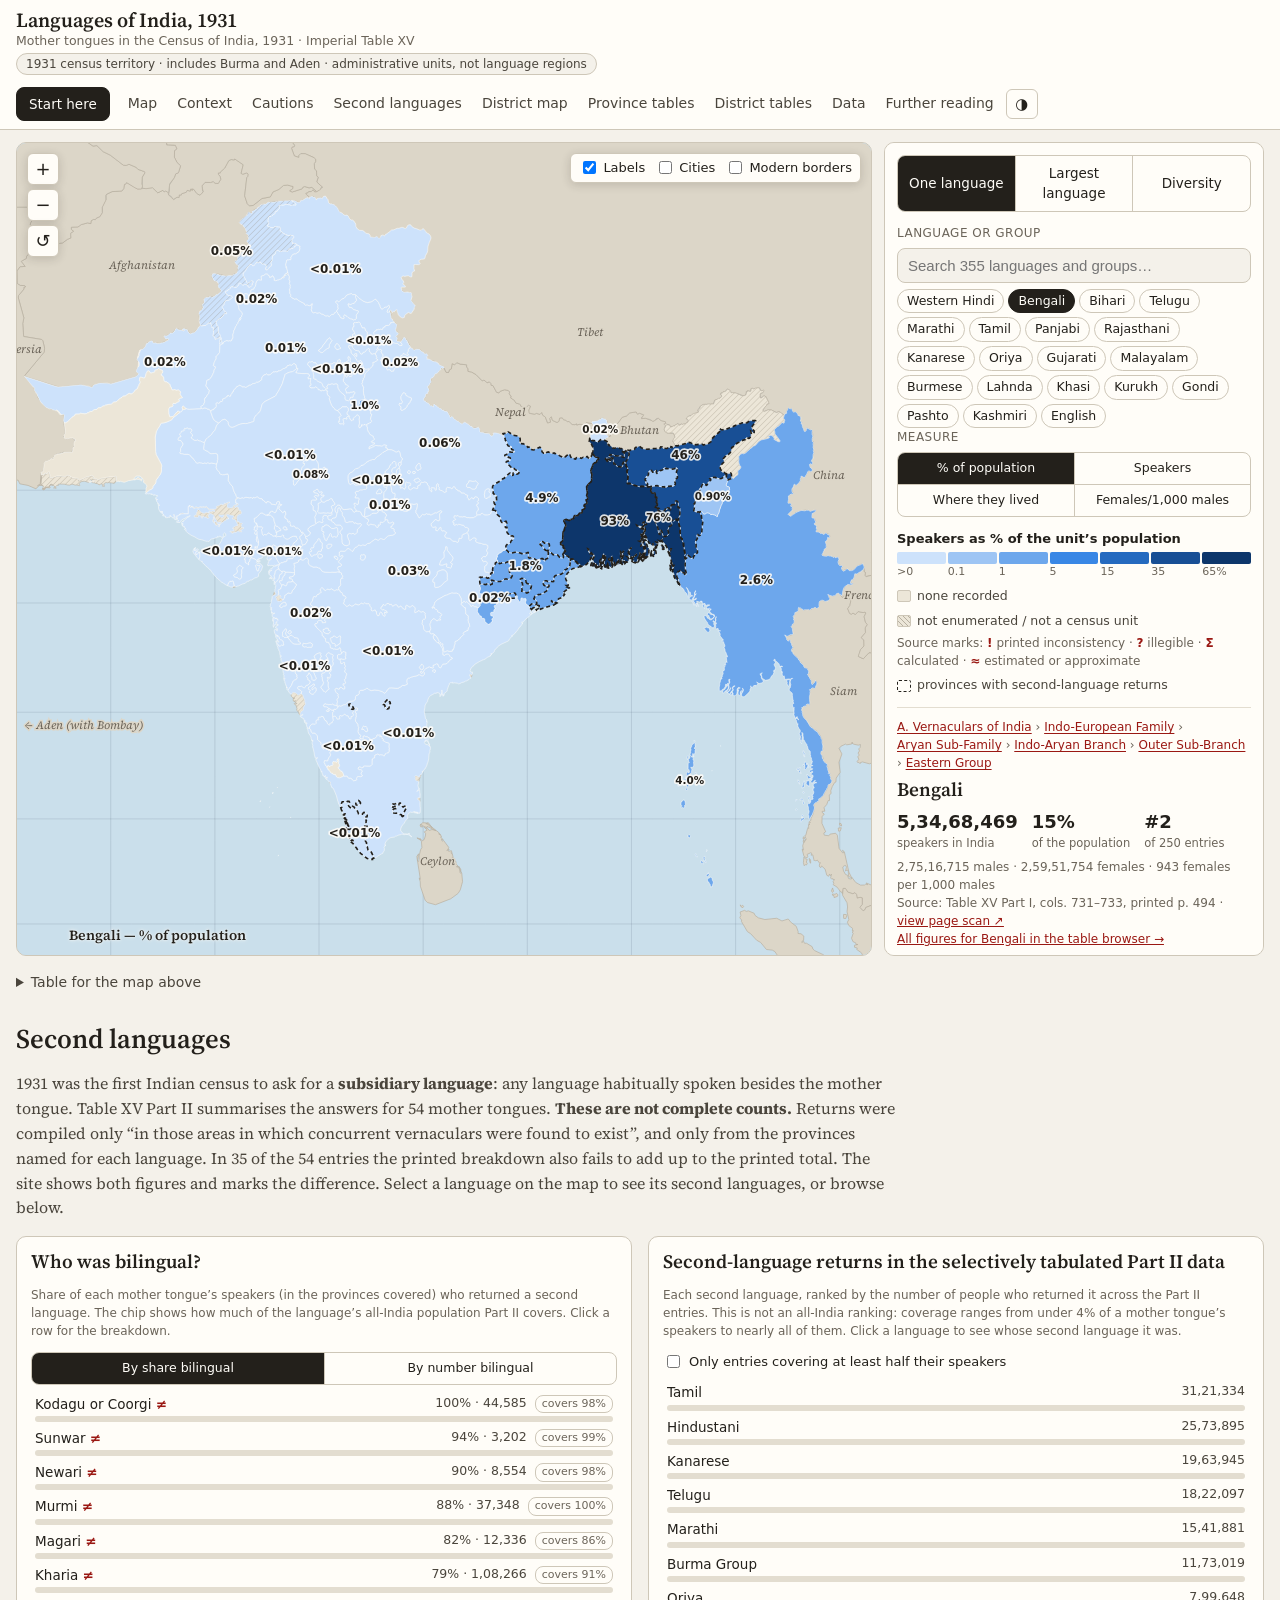
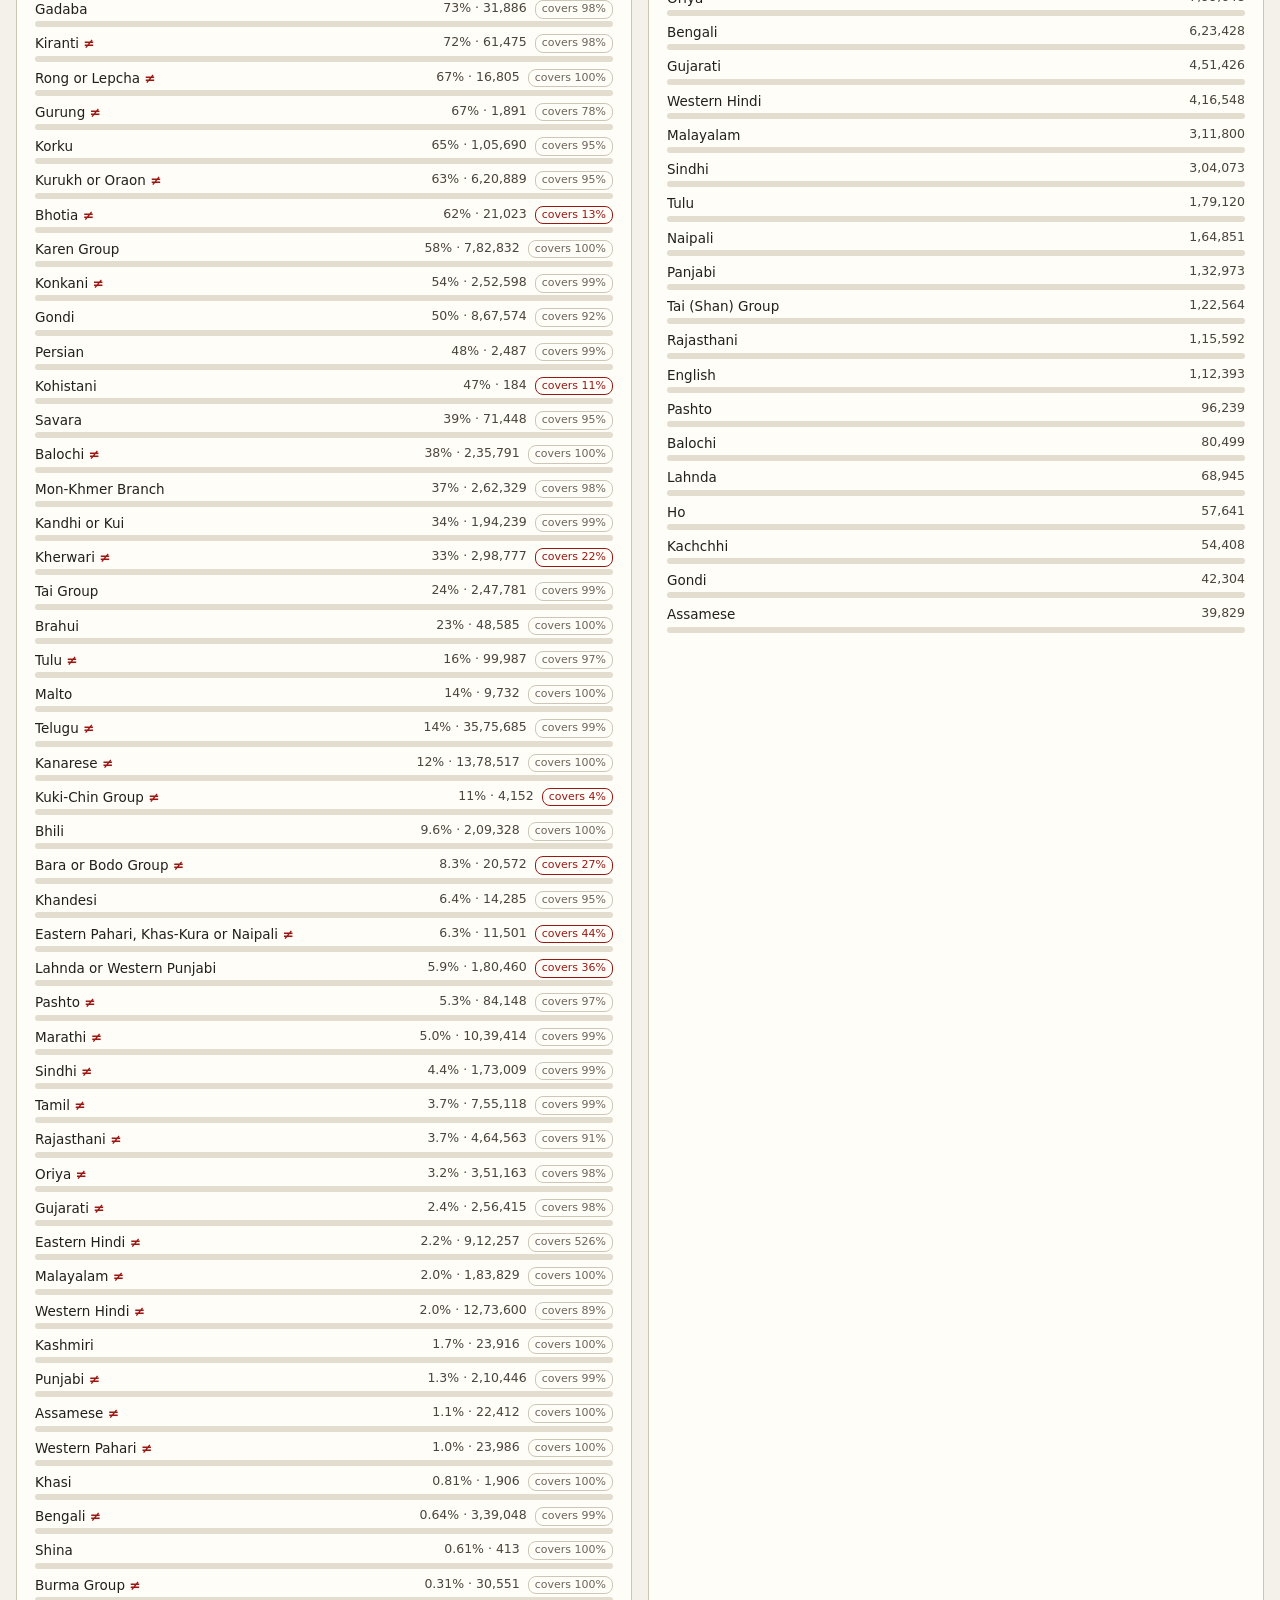
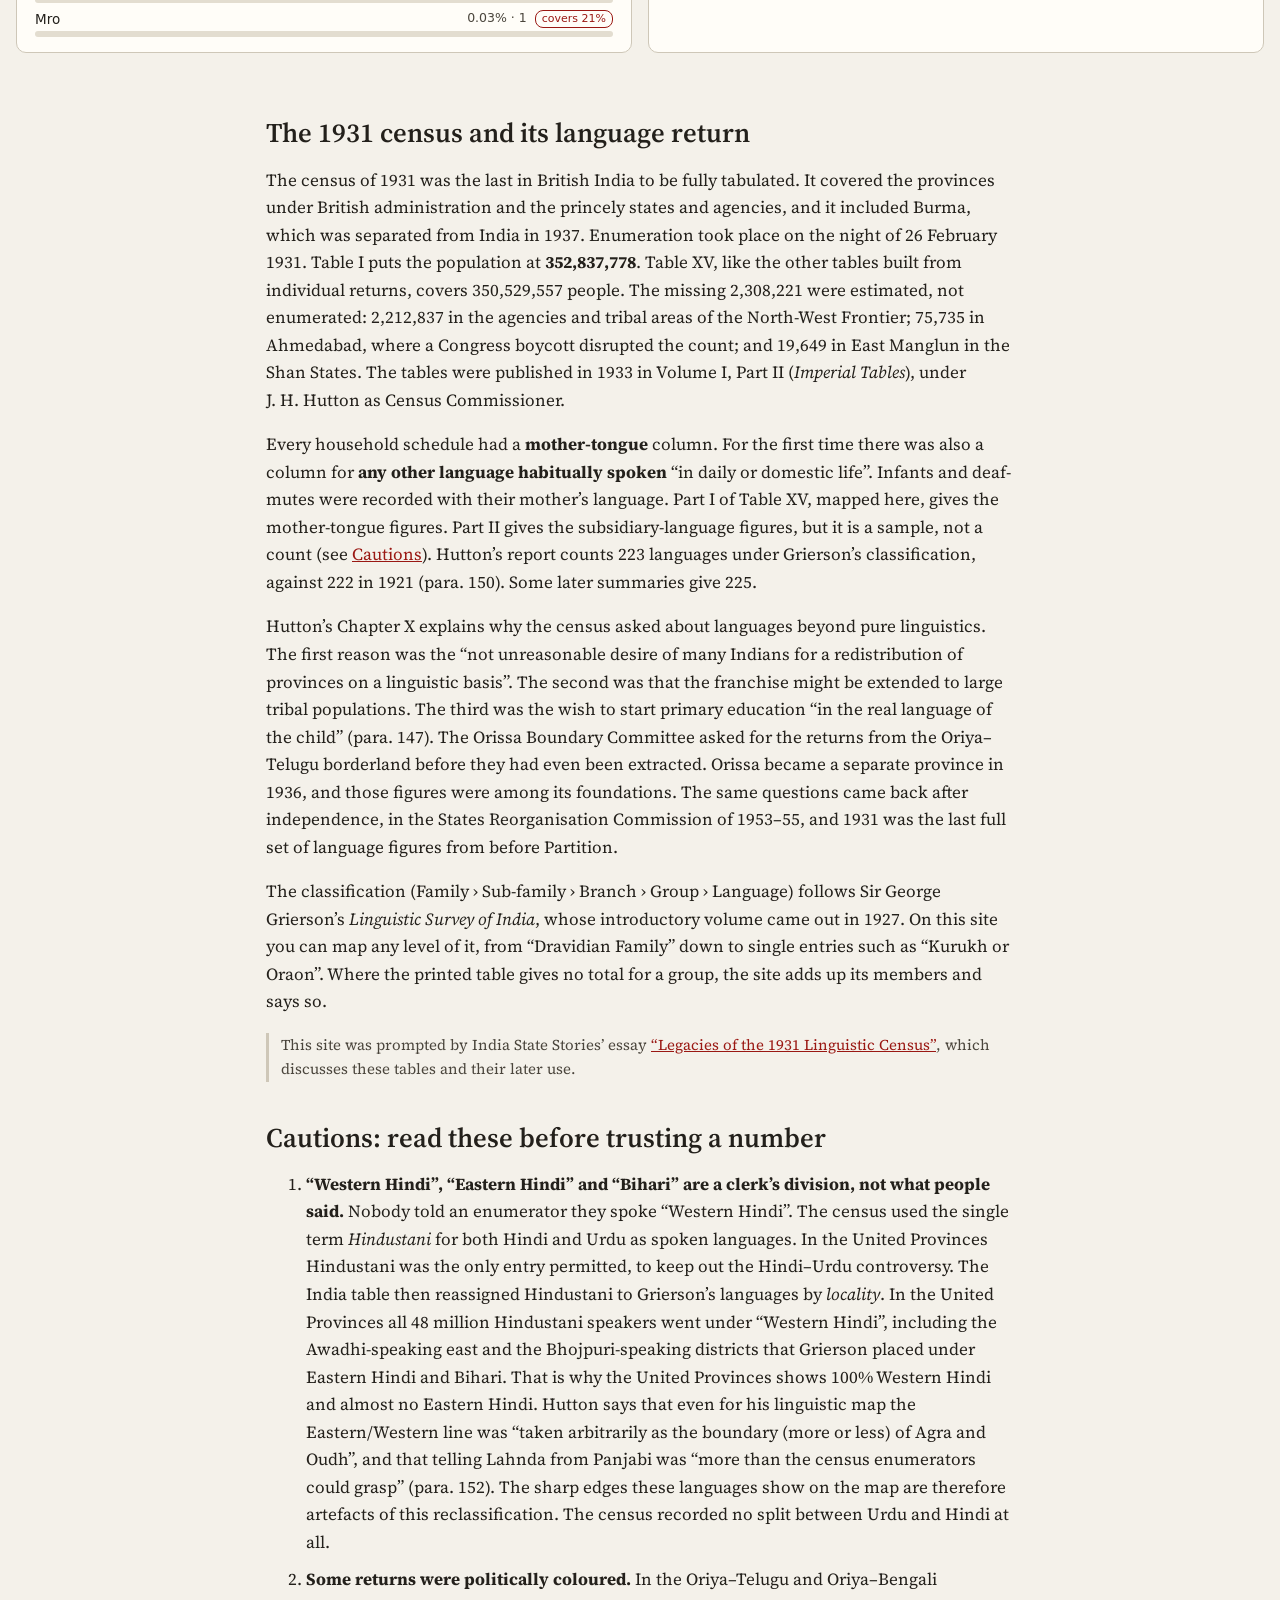
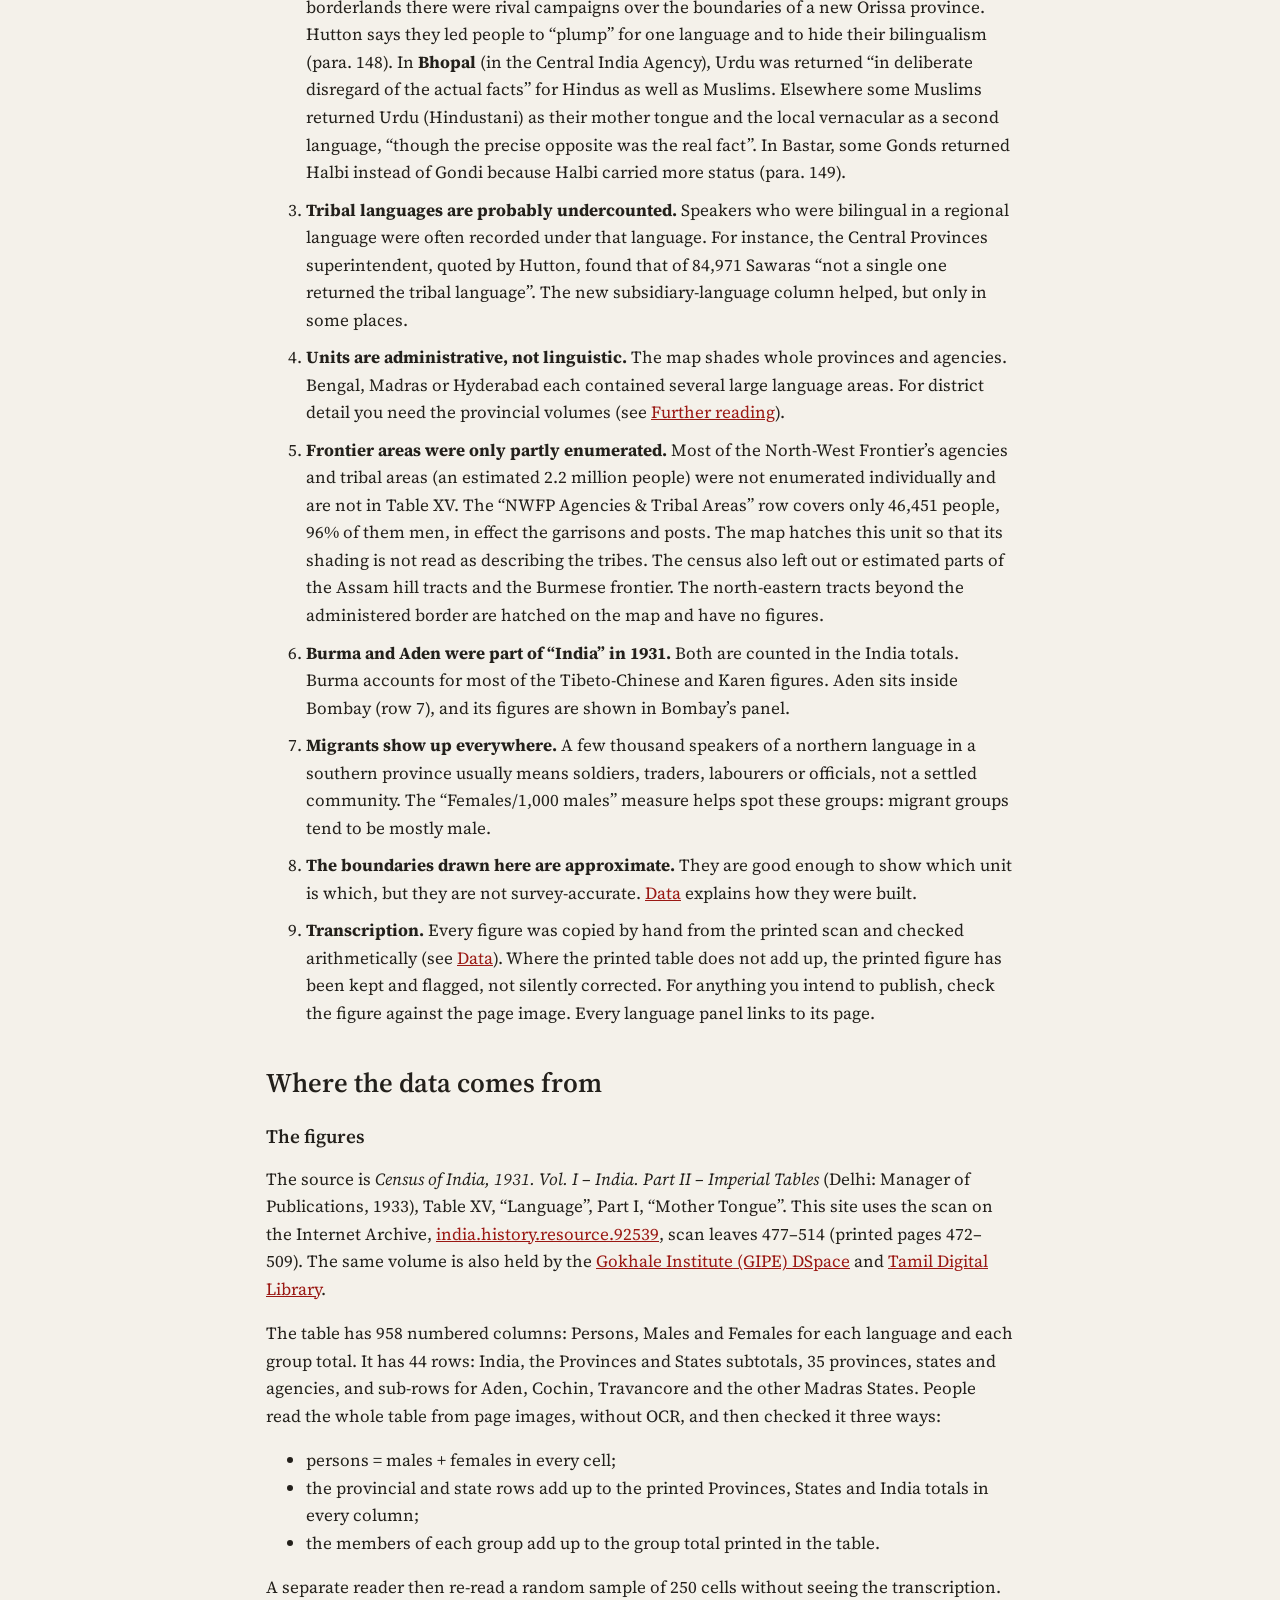
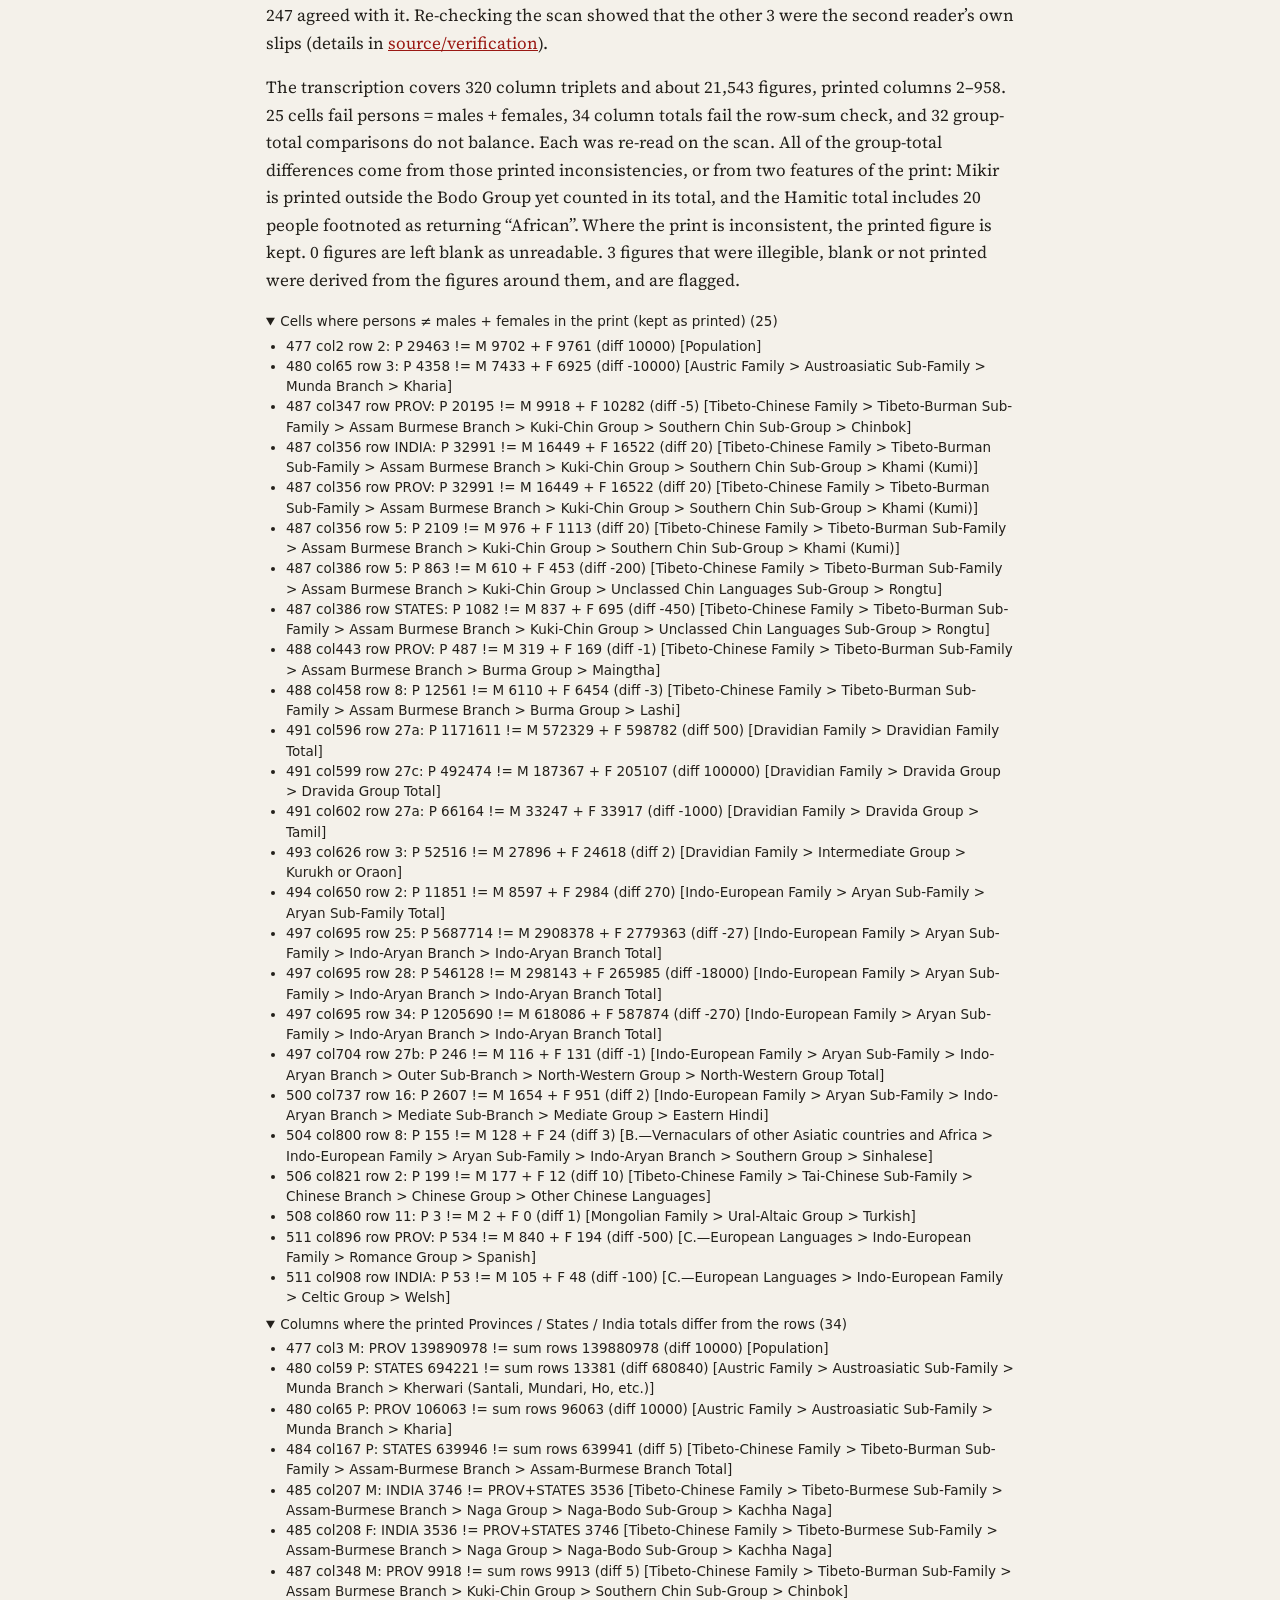
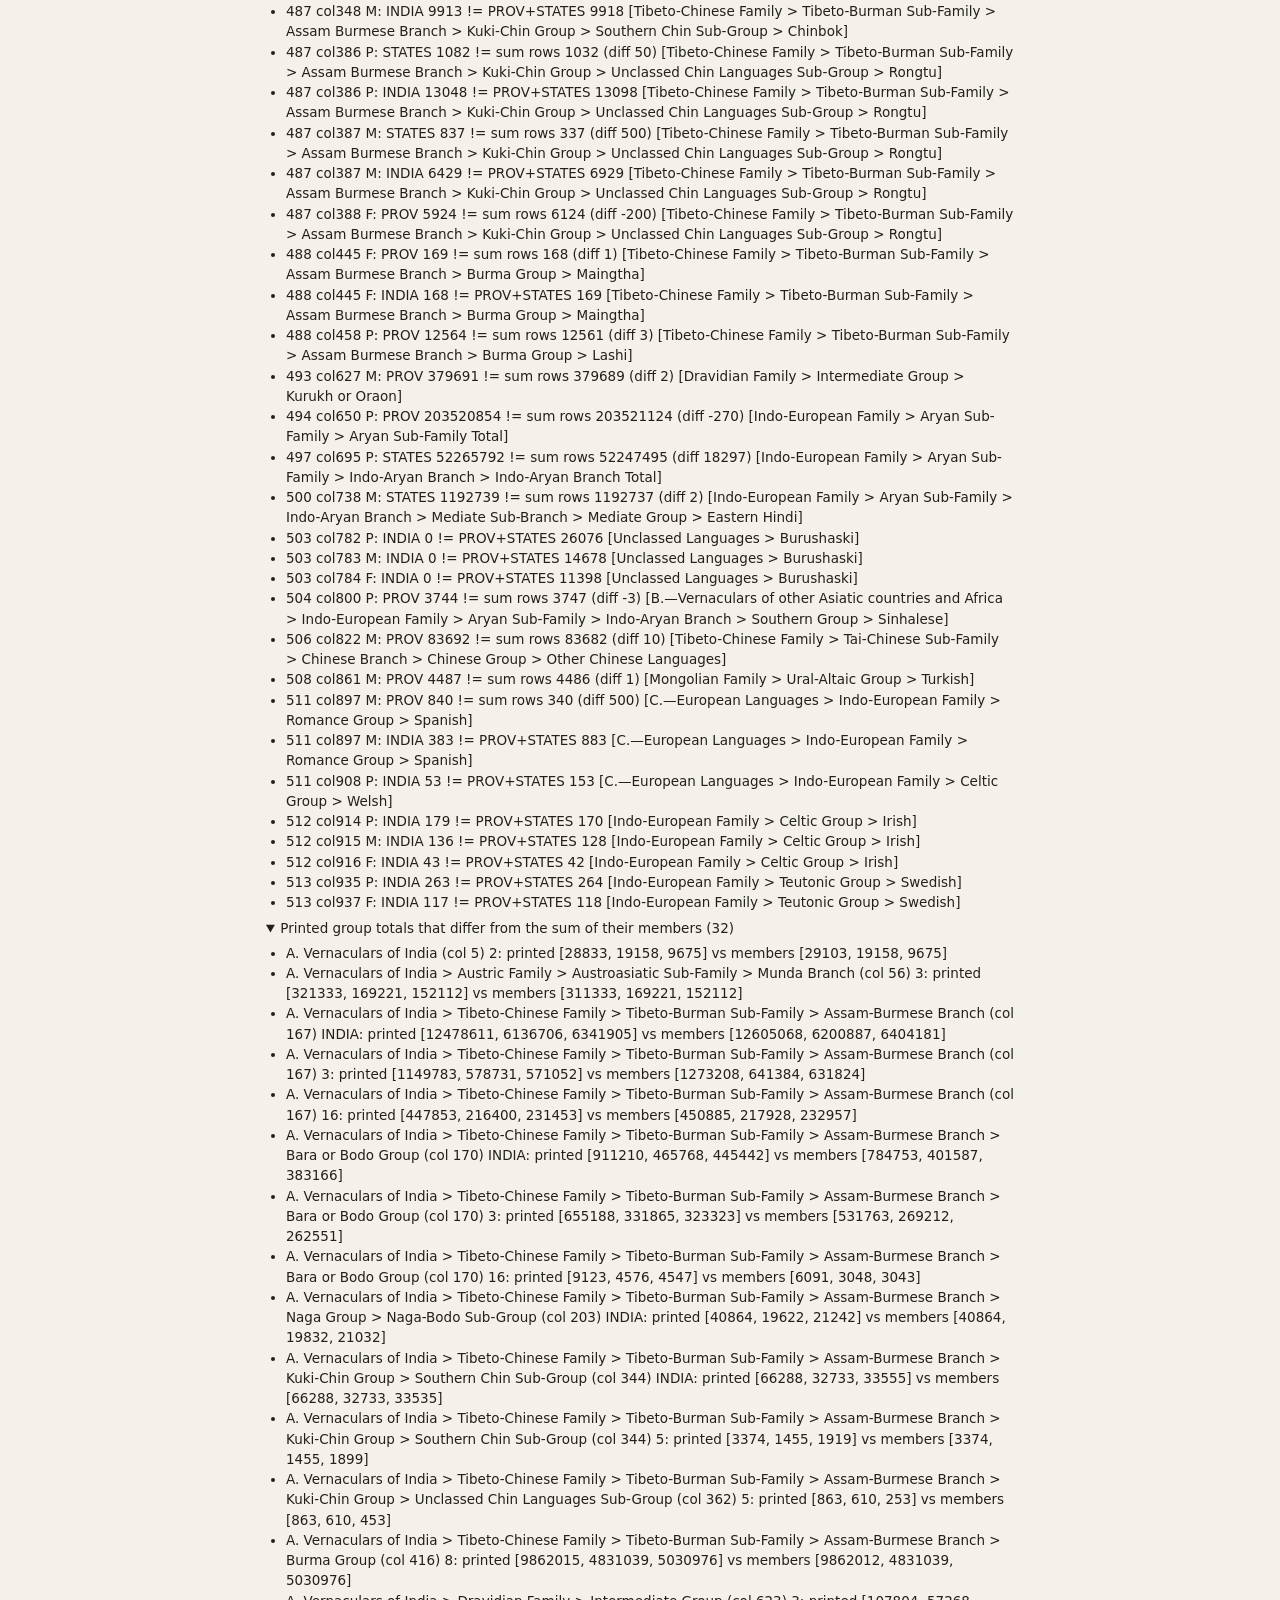
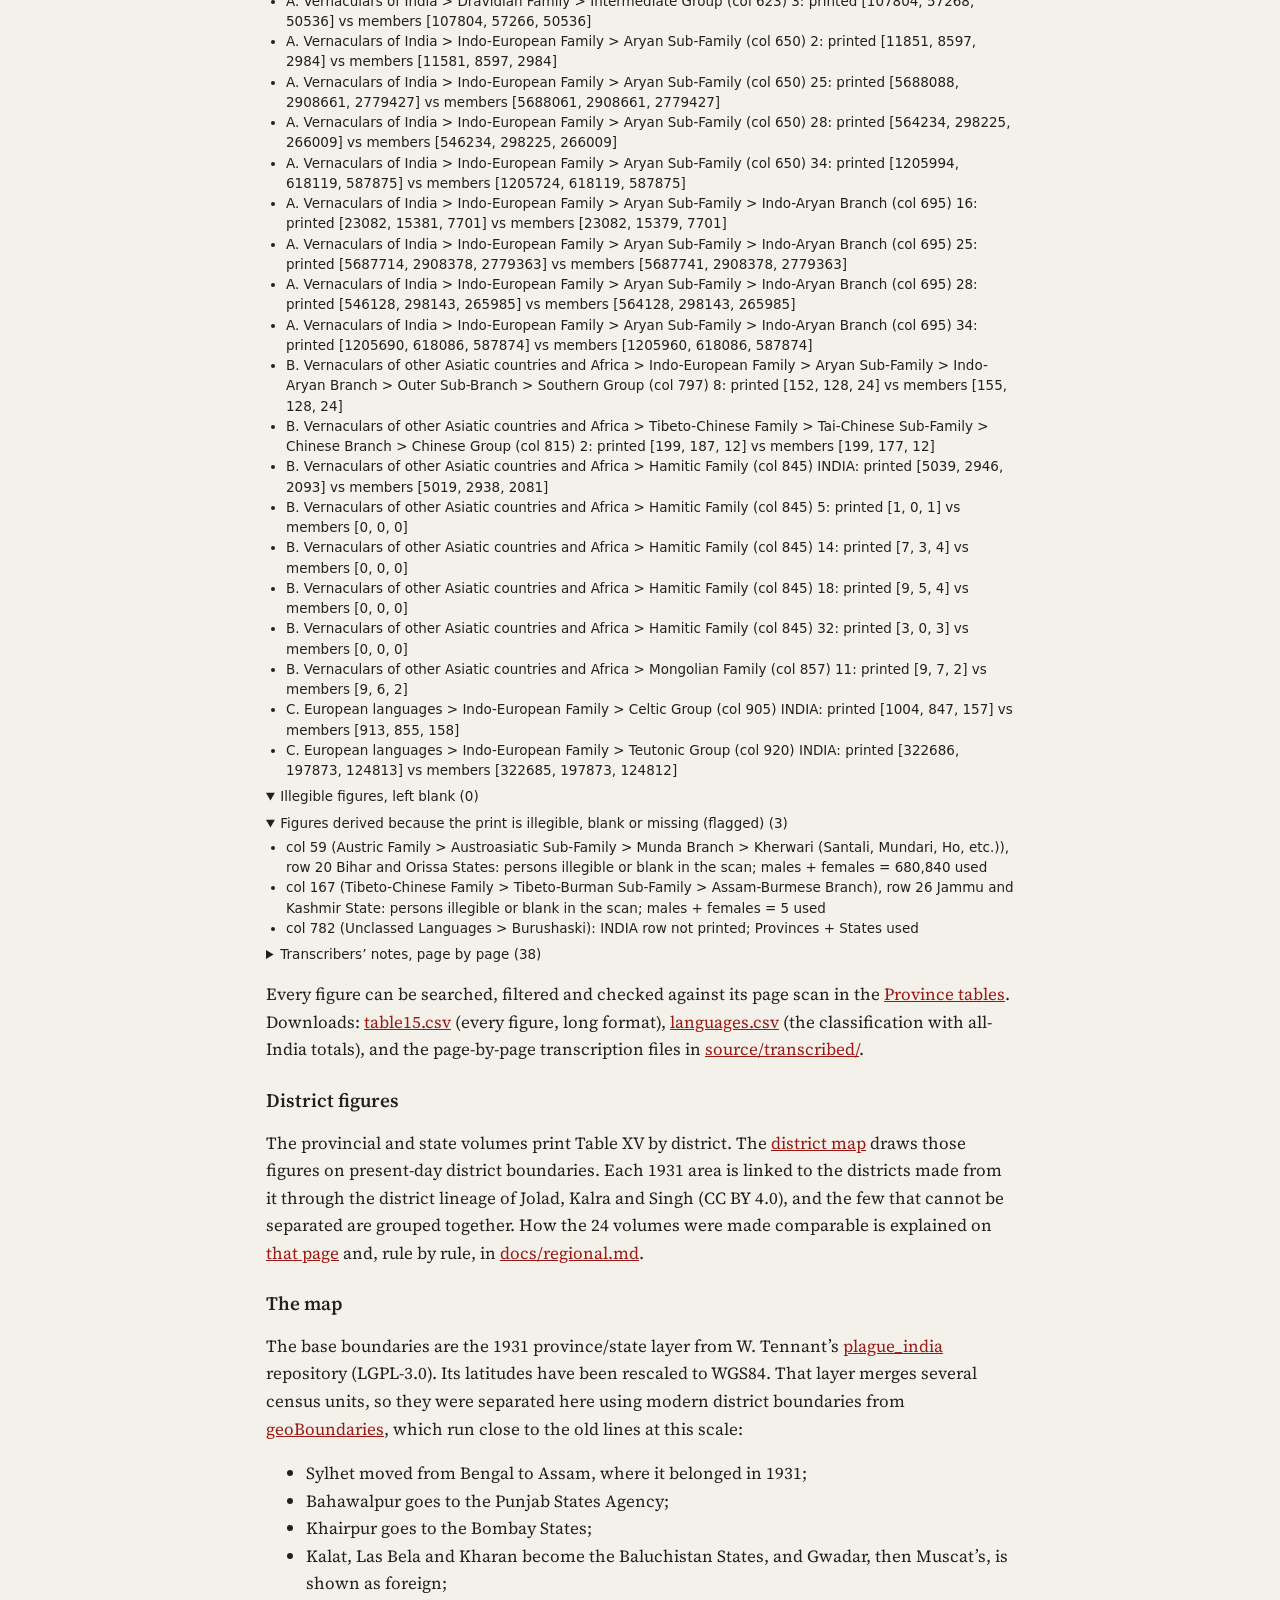
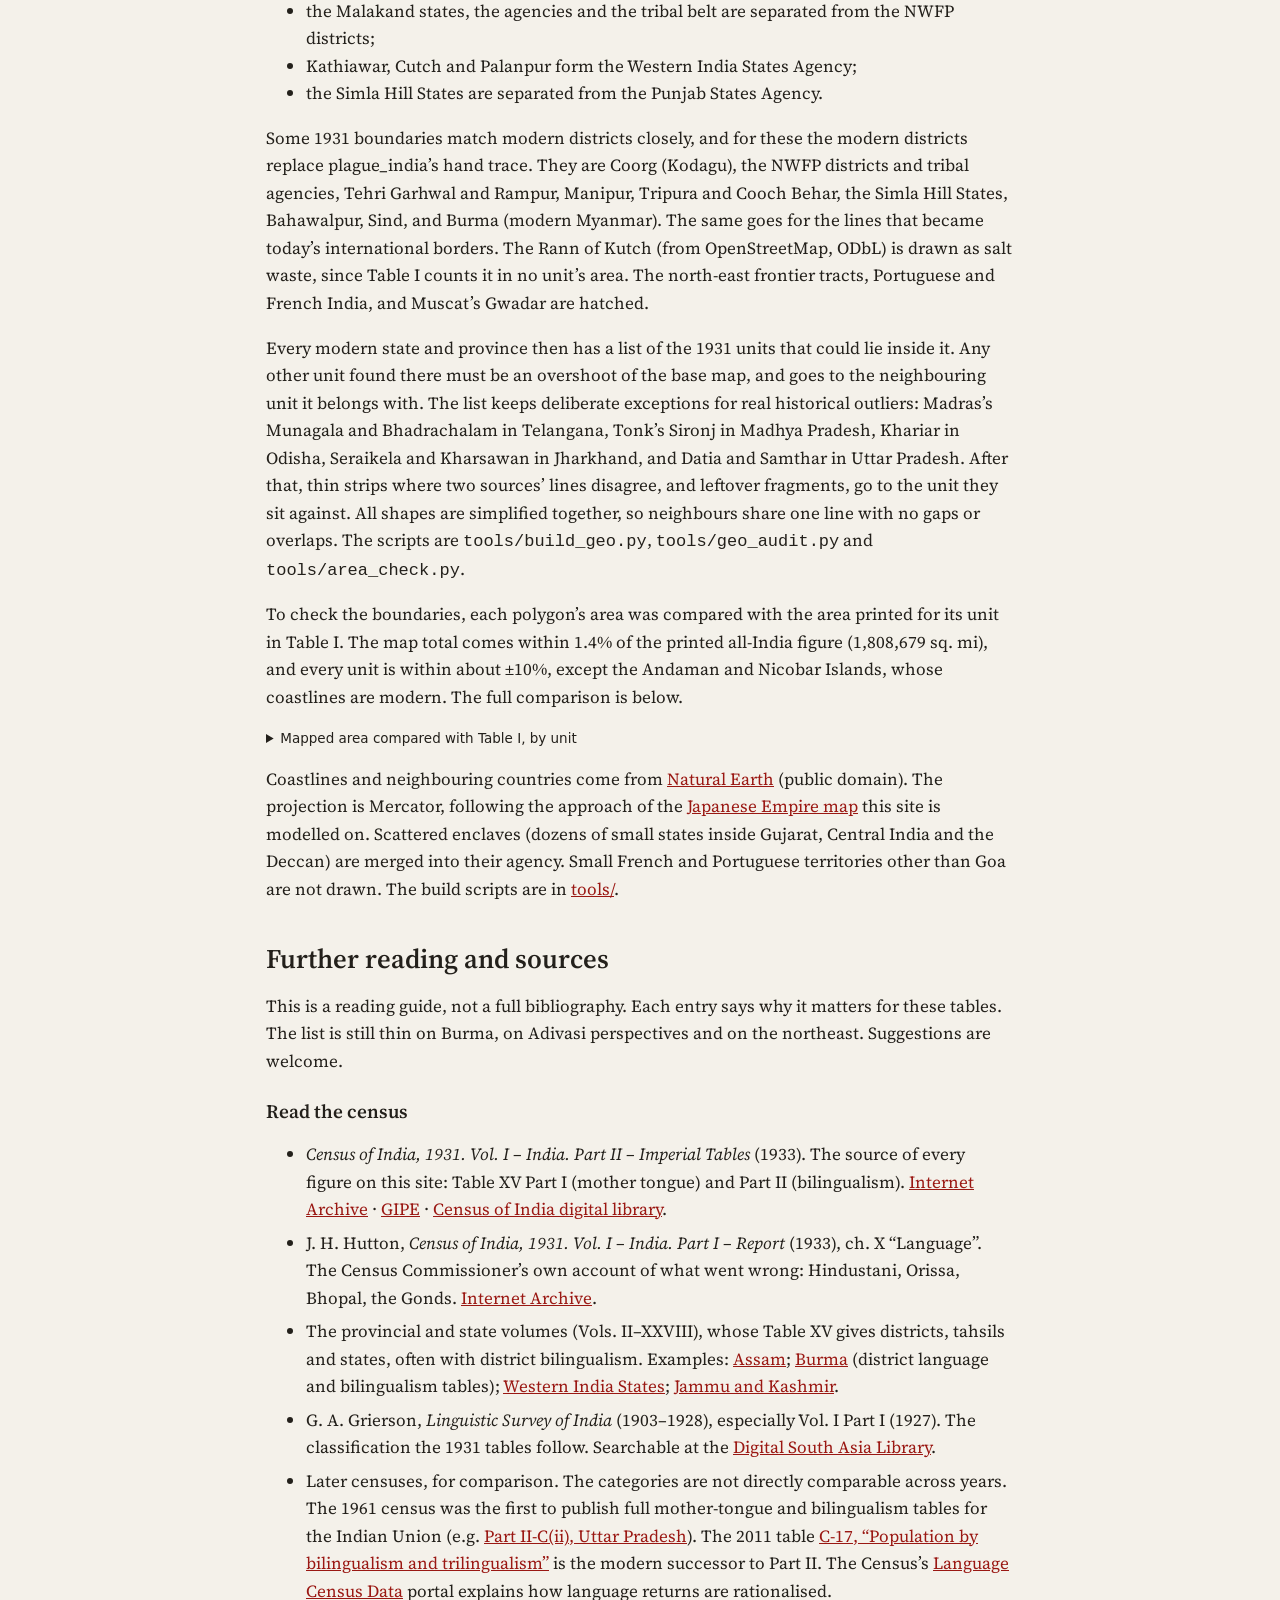
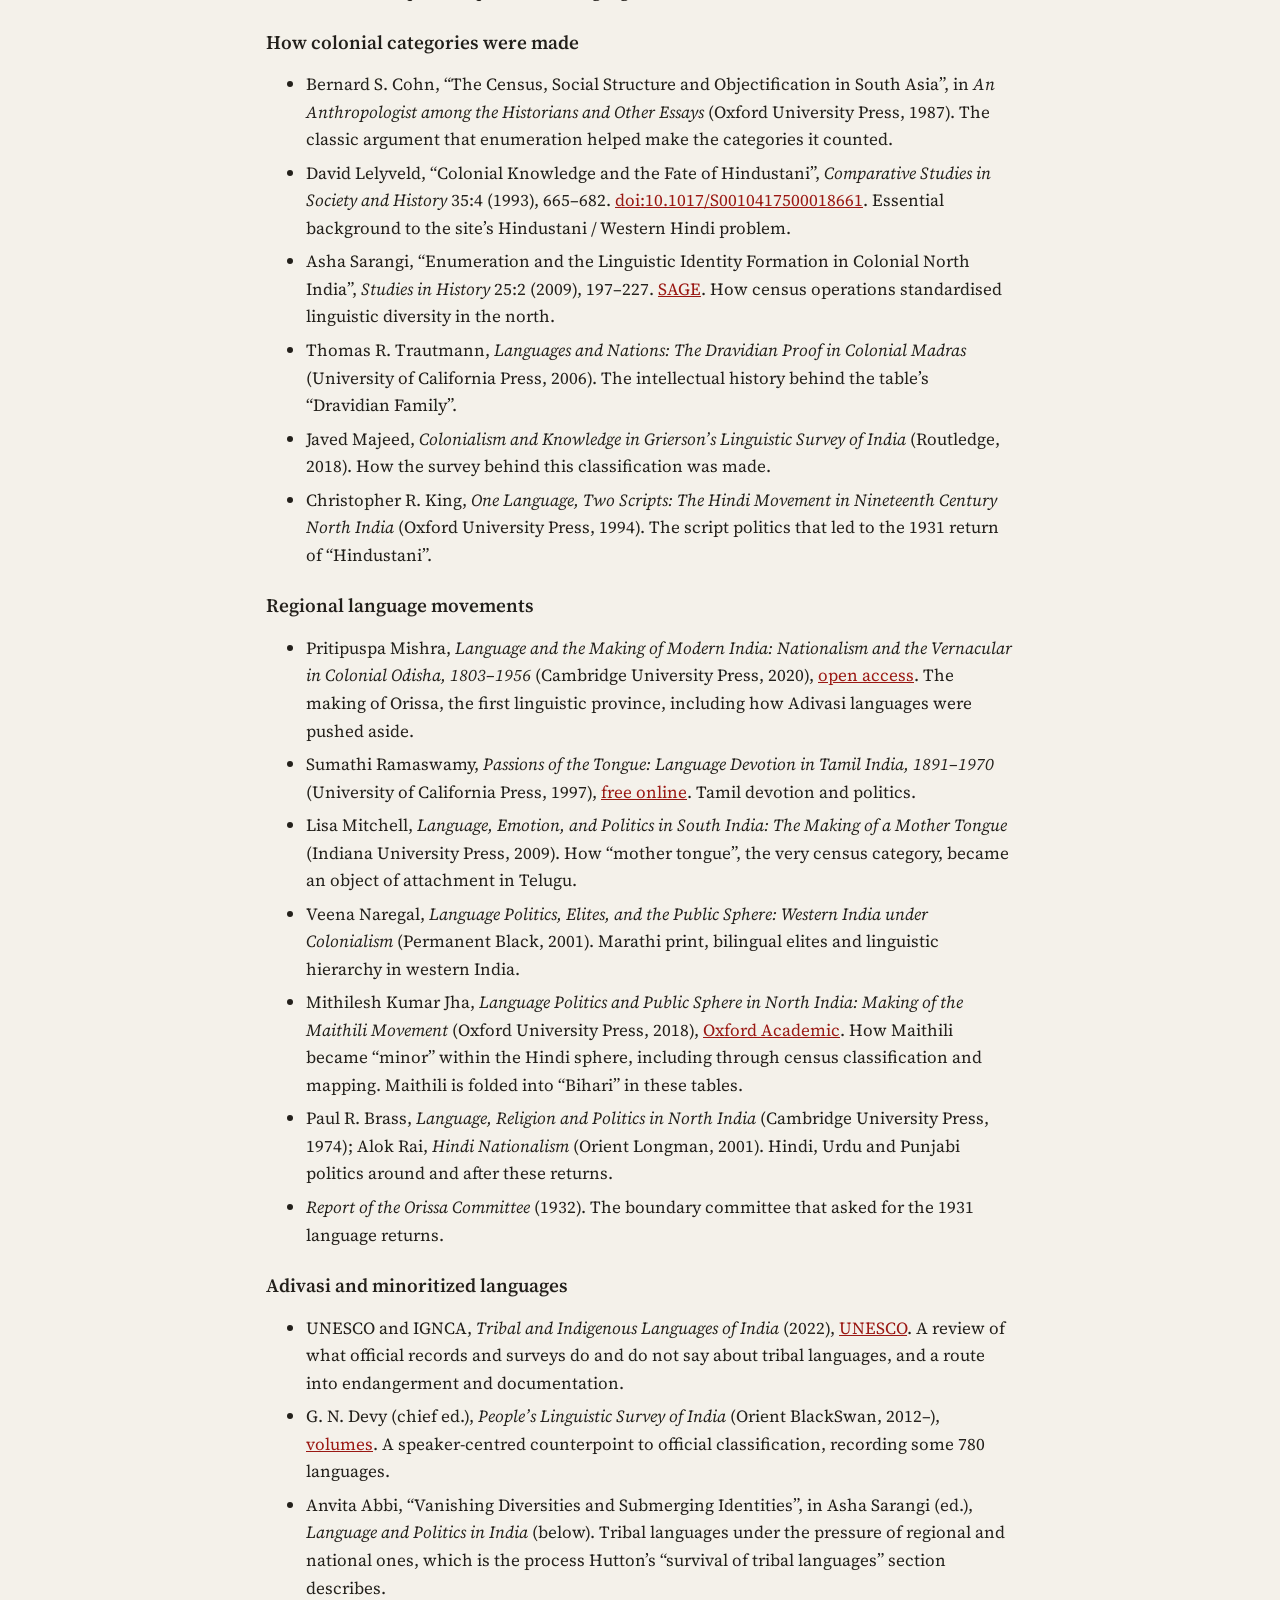
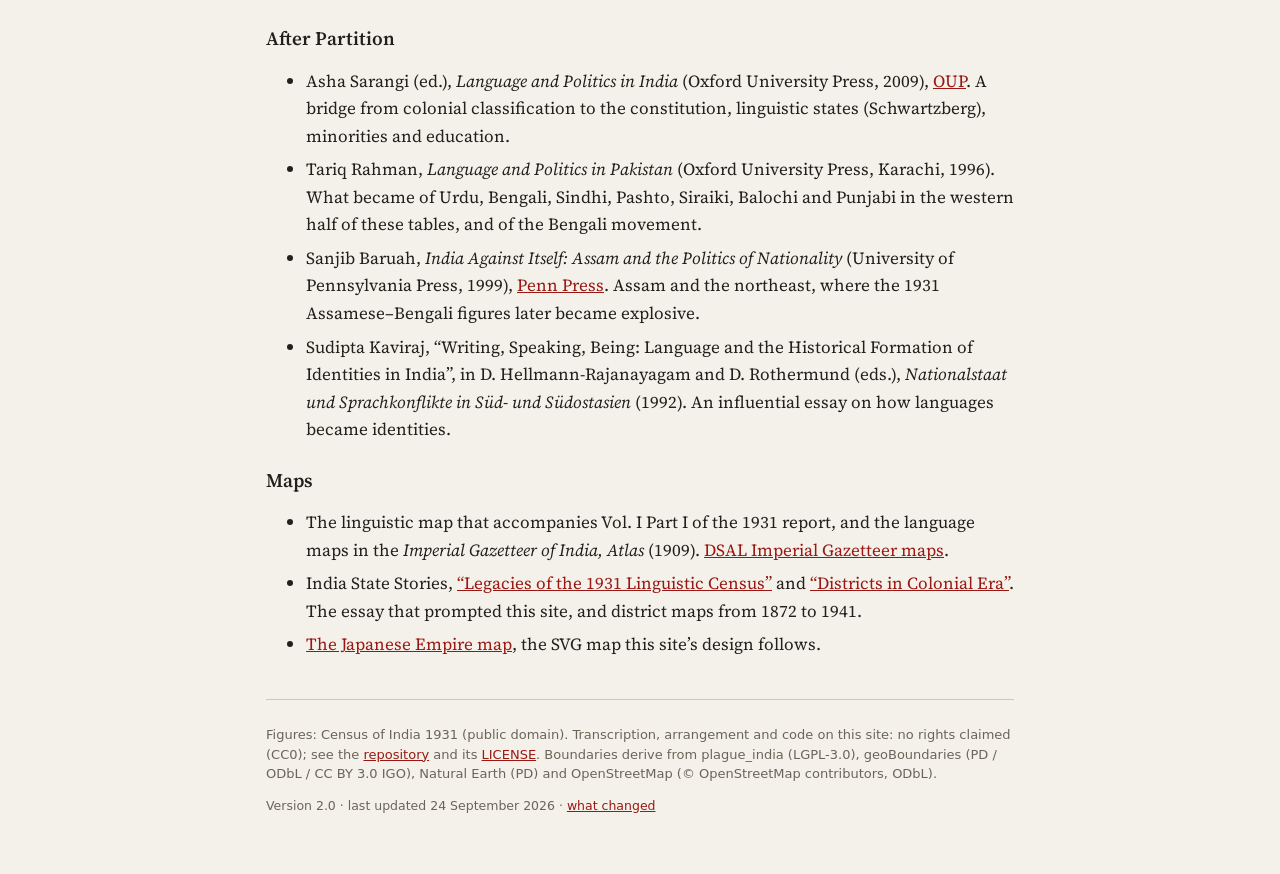
==== commit 831d86c0: "District map, district tables and 1901-2011 population (v2.0) - District map (districts.html): Table" ====
--- a/index.html
+++ b/index.html
@@ -34,7 +34,9 @@
     <a href="#context">Context</a>
     <a href="#cautions">Cautions</a>
     <a href="#bilingual">Second languages</a>
-    <a href="data.html">Table browser</a>
+    <a href="districts.html">District map</a>
+    <a href="data.html">Province tables</a>
+    <a href="regional.html">District tables</a>
     <a href="#method">Data</a>
     <a href="#resources">Further reading</a>
     <button type="button" id="btn-theme" class="icon-btn" aria-label="Toggle dark mode" title="Light / dark">&#9681;</button>
@@ -48,12 +50,12 @@
       <svg id="map" role="img" aria-labelledby="map-title" preserveAspectRatio="xMidYMid meet">
         <title id="map-title">Map of British India's provinces, states and agencies in 1931</title>
         <defs>
-          <pattern id="hatch" patternUnits="userSpaceOnUse" width="6" height="6" patternTransform="rotate(45)">
-            <rect width="6" height="6" class="hatch-bg"/>
-            <line x1="0" y1="0" x2="0" y2="6" class="hatch-line"/>
+          <pattern id="hatch" patternUnits="userSpaceOnUse" width="4" height="4" patternTransform="rotate(45)">
+            <rect width="4" height="4" class="hatch-bg"/>
+            <line x1="0" y1="0" x2="0" y2="4" class="hatch-line"/>
           </pattern>
-          <pattern id="hatch-clear" patternUnits="userSpaceOnUse" width="6" height="6" patternTransform="rotate(45)">
-            <line x1="0" y1="0" x2="0" y2="6" class="hatch-line"/>
+          <pattern id="hatch-clear" patternUnits="userSpaceOnUse" width="4" height="4" patternTransform="rotate(45)">
+            <line x1="0" y1="0" x2="0" y2="4" class="hatch-line"/>
           </pattern>
         </defs>
         <g id="viewport">
@@ -196,7 +198,9 @@
   <p>A separate reader then re-read a random sample of 250 cells without seeing the transcription. 247 agreed with it. Re-checking the scan showed that the other 3 were the second reader’s own slips (details in <a href="https://github.com/kmlawson/playground-india-language/tree/main/source/verification">source/verification</a>).</p>
   <p id="check-summary">The results of these checks are listed below.</p>
   <div id="check-list"></div>
-  <p>Every figure can be searched, filtered and checked against its page scan in the <a href="data.html">Table browser</a>. Downloads: <a href="data/table15.csv">table15.csv</a> (every figure, long format), <a href="data/languages.csv">languages.csv</a> (the classification with all-India totals), and the page-by-page transcription files in <a href="https://github.com/kmlawson/playground-india-language/tree/main/source/transcribed">source/transcribed/</a>.</p>
+  <p>Every figure can be searched, filtered and checked against its page scan in the <a href="data.html">Province tables</a>. Downloads: <a href="data/table15.csv">table15.csv</a> (every figure, long format), <a href="data/languages.csv">languages.csv</a> (the classification with all-India totals), and the page-by-page transcription files in <a href="https://github.com/kmlawson/playground-india-language/tree/main/source/transcribed">source/transcribed/</a>.</p>
+  <h3>District figures</h3>
+  <p>The provincial and state volumes print Table XV by district. The <a href="districts.html">district map</a> draws those figures on present-day district boundaries. Each 1931 area is linked to the districts made from it through the district lineage of Jolad, Kalra and Singh (CC BY 4.0), and the few that cannot be separated are grouped together. How the 24 volumes were made comparable is explained on <a href="districts.html#how">that page</a> and, rule by rule, in <a href="https://github.com/kmlawson/playground-india-language/blob/main/docs/regional.md">docs/regional.md</a>.</p>
   <h3>The map</h3>
   <p>The base boundaries are the 1931 province/state layer from W. Tennant’s <a href="https://github.com/wtennant/plague_india">plague_india</a> repository (LGPL-3.0). Its latitudes have been rescaled to WGS84. That layer merges several census units, so they were separated here using modern district boundaries from <a href="https://www.geoboundaries.org/">geoBoundaries</a>, which run close to the old lines at this scale:</p>
   <ul>
@@ -273,7 +277,8 @@
 </section>
 
 <footer>
-  <p>Figures: Census of India 1931 (public domain). Transcription, arrangement and code on this site: see the <a href="https://github.com/kmlawson/playground-india-language">repository</a>. Boundaries derive from plague_india (LGPL-3.0), geoBoundaries (PD / ODbL / CC BY 3.0 IGO), Natural Earth (PD) and OpenStreetMap (© OpenStreetMap contributors, ODbL).</p>
+  <p>Figures: Census of India 1931 (public domain). Transcription, arrangement and code on this site: no rights claimed (CC0); see the <a href="https://github.com/kmlawson/playground-india-language">repository</a> and its <a href="https://github.com/kmlawson/playground-india-language/blob/main/LICENSE">LICENSE</a>. Boundaries derive from plague_india (LGPL-3.0), geoBoundaries (PD / ODbL / CC BY 3.0 IGO), Natural Earth (PD) and OpenStreetMap (© OpenStreetMap contributors, ODbL).</p>
+  <p class="version"></p>
 </footer>
 </article>
 </main>
@@ -283,6 +288,7 @@
 <script src="data/checks.js"></script>
 <script src="data/areas.js"></script>
 <script src="data/bilingual.js"></script>
+<script src="version.js"></script>
 <script src="app.js"></script>
 </body>
 </html>
--- a/styles.css
+++ b/styles.css
@@ -101,7 +101,7 @@
 .neigh-label { fill: var(--muted); font: italic 11px var(--serif); text-anchor: middle; pointer-events: none;
   paint-order: stroke; stroke: var(--neigh); stroke-width: 3px; }
 .extra { fill: url(#hatch); stroke: var(--neigh-line); stroke-width: .6; vector-effect: non-scaling-stroke; }
-.hatch-line { stroke: var(--hatch); stroke-width: 1.4; }
+.hatch-line { stroke: var(--hatch); stroke-width: .6; stroke-opacity: .7; }
 .hatch-bg { fill: var(--land); }
 .unit { stroke: var(--unit-line); stroke-width: 1.1; vector-effect: non-scaling-stroke; stroke-linejoin: round;
   cursor: pointer; transition: fill .25s; }
@@ -185,7 +185,7 @@
 #legend .ticks span { text-align: left; white-space: nowrap; overflow: visible; }
 #legend .row { display: flex; align-items: center; gap: 6px; margin-top: 6px; color: var(--ink-2); }
 #legend .sw { width: 14px; height: 12px; border-radius: 2px; border: 1px solid var(--line); flex: none; }
-#legend .sw.hatch { background: repeating-linear-gradient(45deg, var(--hatch) 0 1.5px, transparent 1.5px 5px); }
+#legend .sw.hatch { background: var(--land) repeating-linear-gradient(45deg, color-mix(in srgb, var(--hatch) 55%, transparent) 0 .7px, transparent .7px 3.5px); }
 #legend svg { display: block; }
 #legend .note { color: var(--muted); margin-top: 4px; font-size: 12px; }
 
@@ -380,3 +380,23 @@
   #bar .scope { font-size: 11px; }
 }
 [hidden] { display: none !important; }
+
+/* ------------------------------------------------------------ district map */
+.prov-line { fill: none; stroke: var(--ink-2); stroke-width: 1.3; stroke-opacity: .55; vector-effect: non-scaling-stroke; pointer-events: none; }
+#g-base .extra, #g-extra .extra { pointer-events: none; }
+#g-units .unit { stroke-width: .5; }
+#g-units .unit.hover, #g-units .unit:focus-visible { stroke-width: 2.2; }
+#g-units .unit.sel { stroke-width: 2.6; }
+#g-units .unit.partial { stroke: var(--accent); stroke-dasharray: 2 2; }
+.members { list-style: none; margin: 4px 0 0; padding: 0; max-height: 260px; overflow-y: auto; }
+.members li { padding: 3px 0; border-bottom: 1px solid var(--line-soft); }
+#table-host tr[data-u] { cursor: pointer; }
+.version { font-size: 12.5px; color: var(--muted); }
+#browse > .version { margin: 20px 0 8px; text-align: center; }
+#tbl td.nm { text-align: left; }
+.pop-chart { width: 100%; max-width: 340px; height: auto; display: block; margin: 6px 0 2px; }
+.pop-chart .pc { fill: var(--s2); }
+.pop-chart .pc-31 { fill: var(--s5); }
+.pop-chart .pc-na { fill: var(--line); }
+.pop-chart g:hover .pc, .pop-chart g:hover .pc-31 { fill: var(--accent); }
+.pop-chart .pc-t { font: 10px var(--sans); fill: var(--muted); text-anchor: middle; }
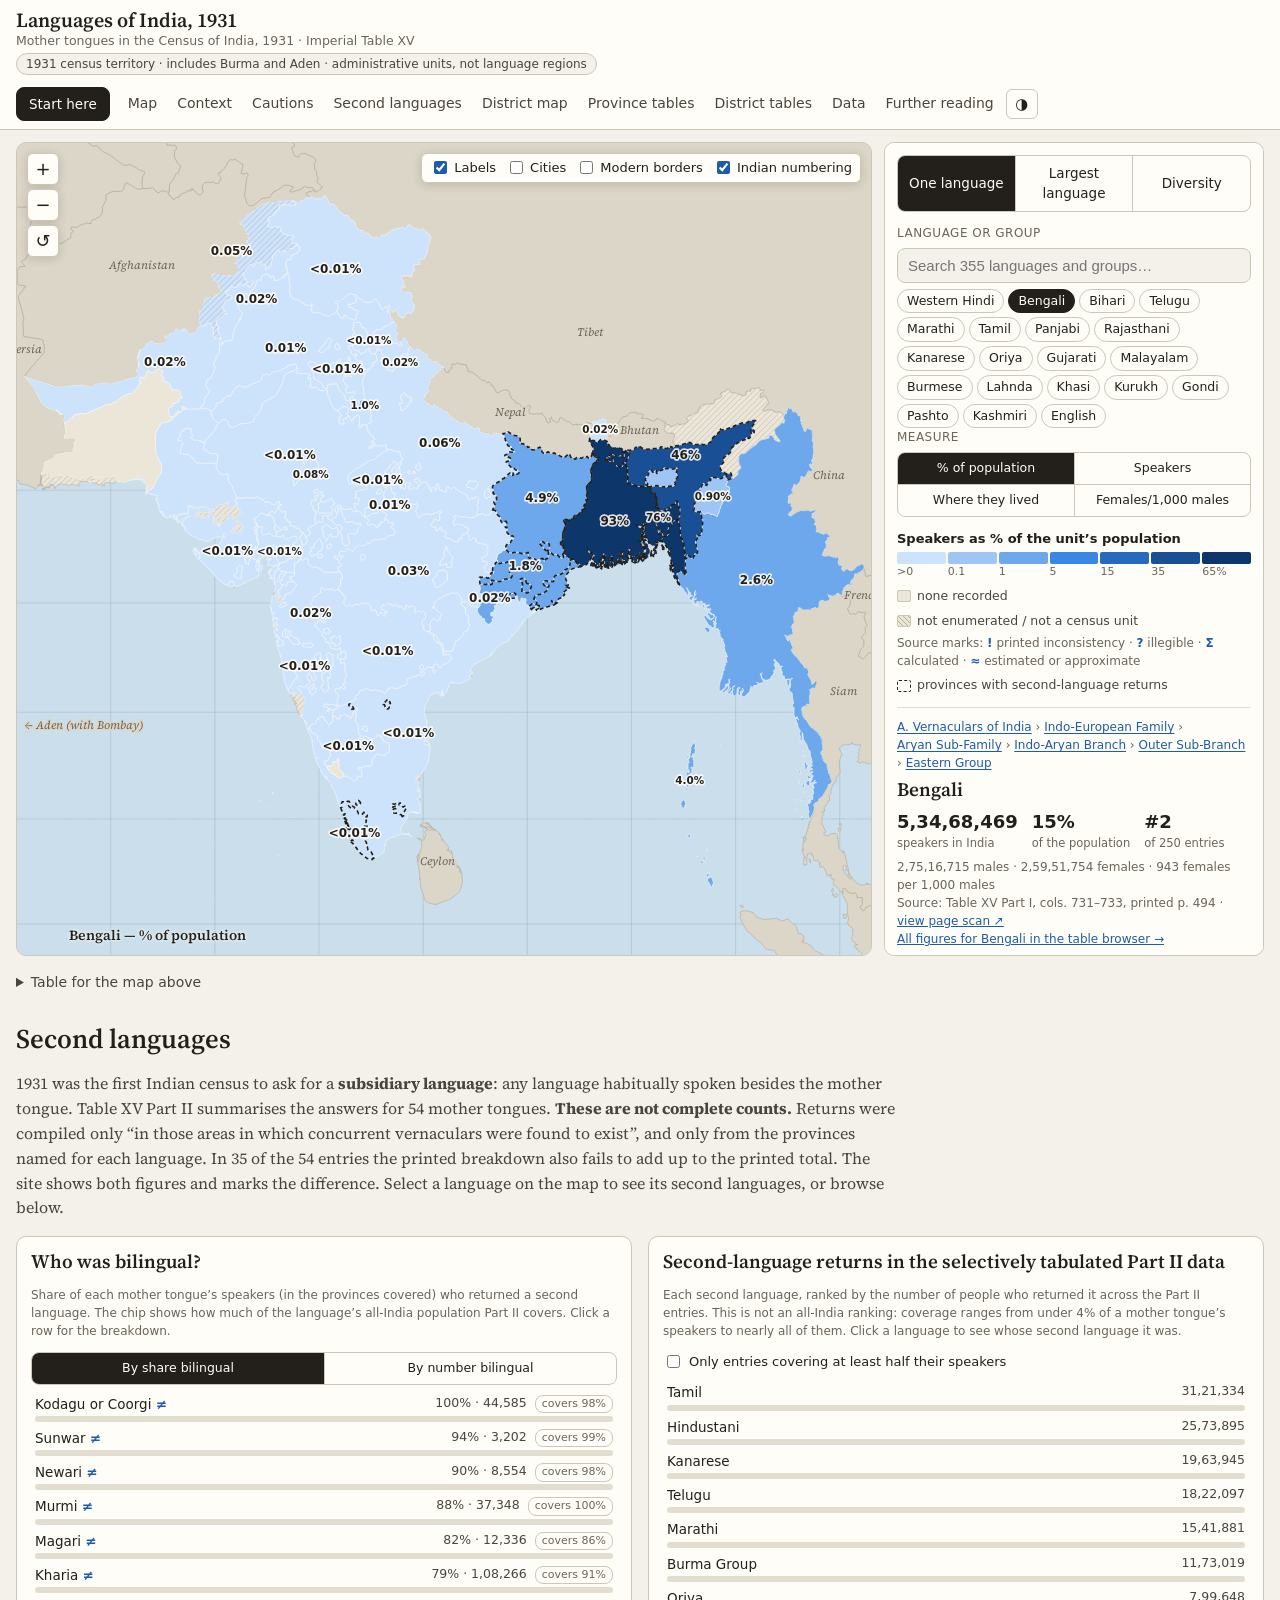
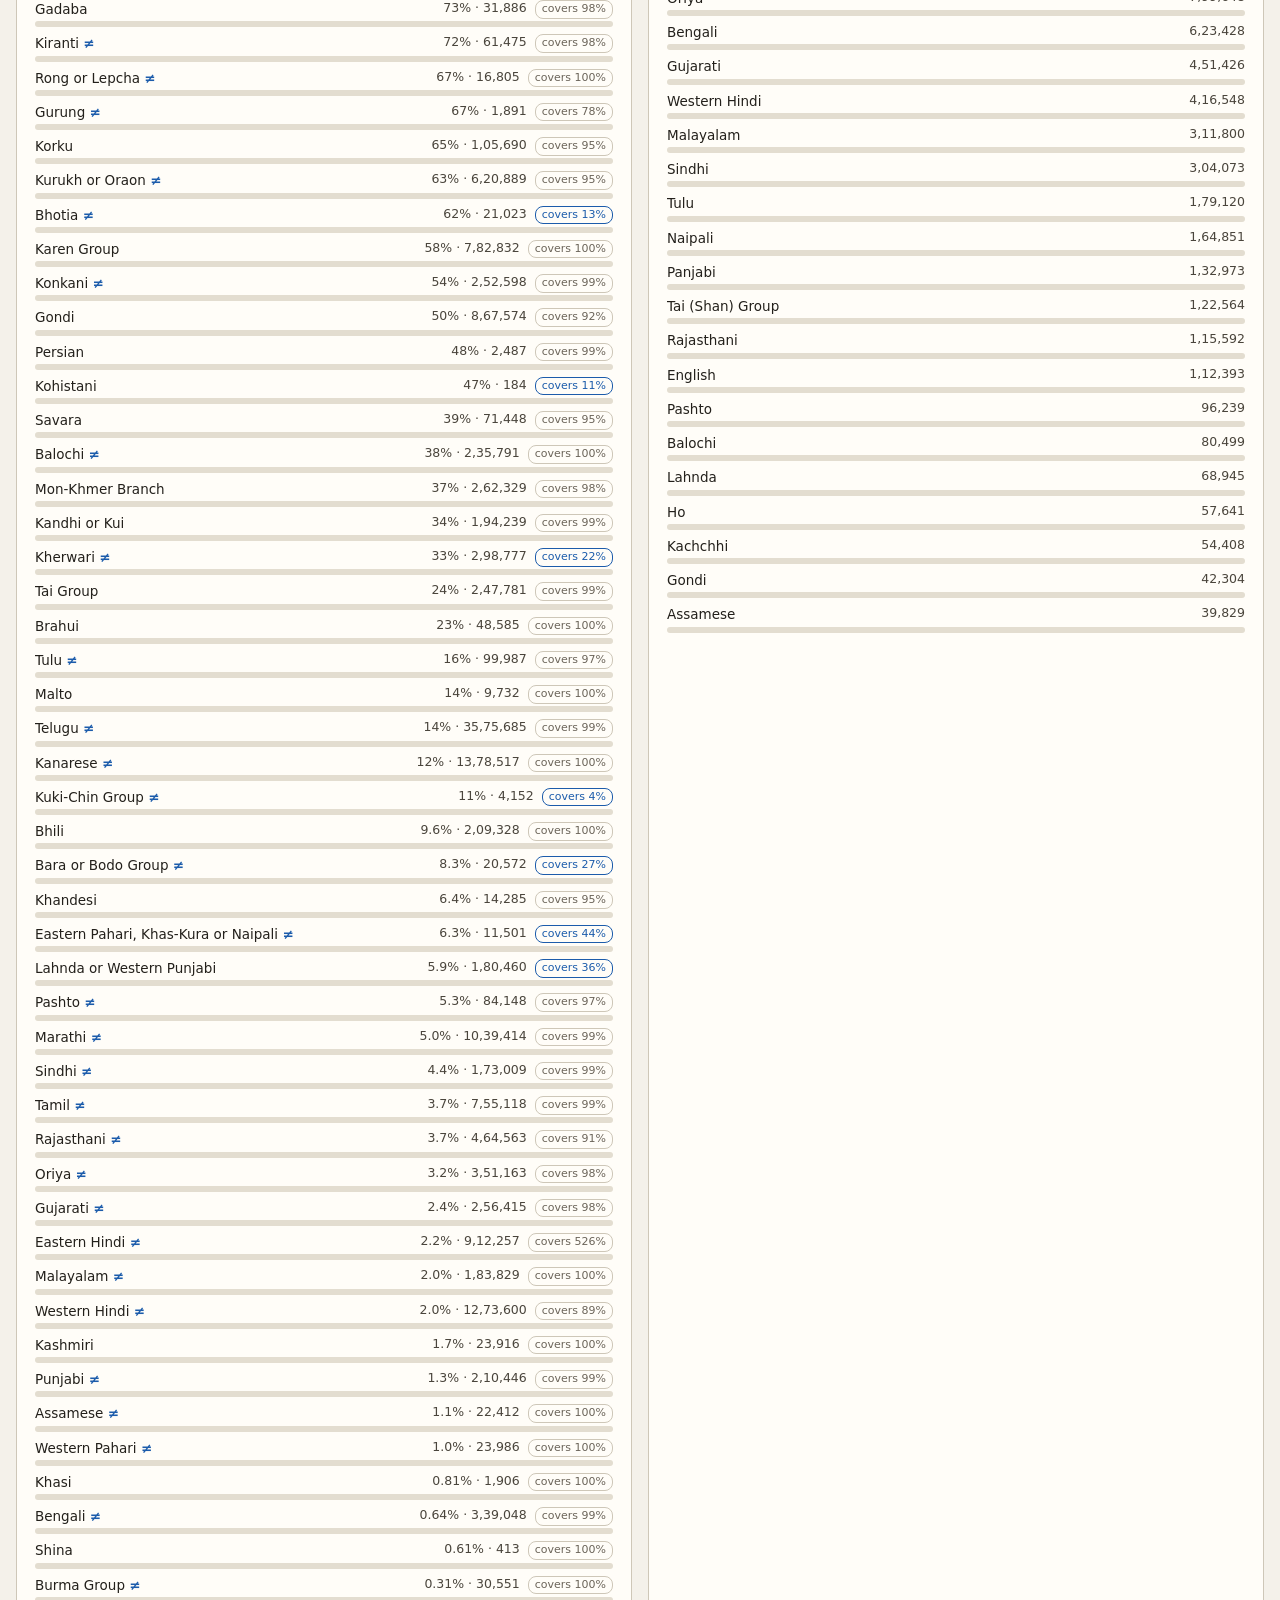
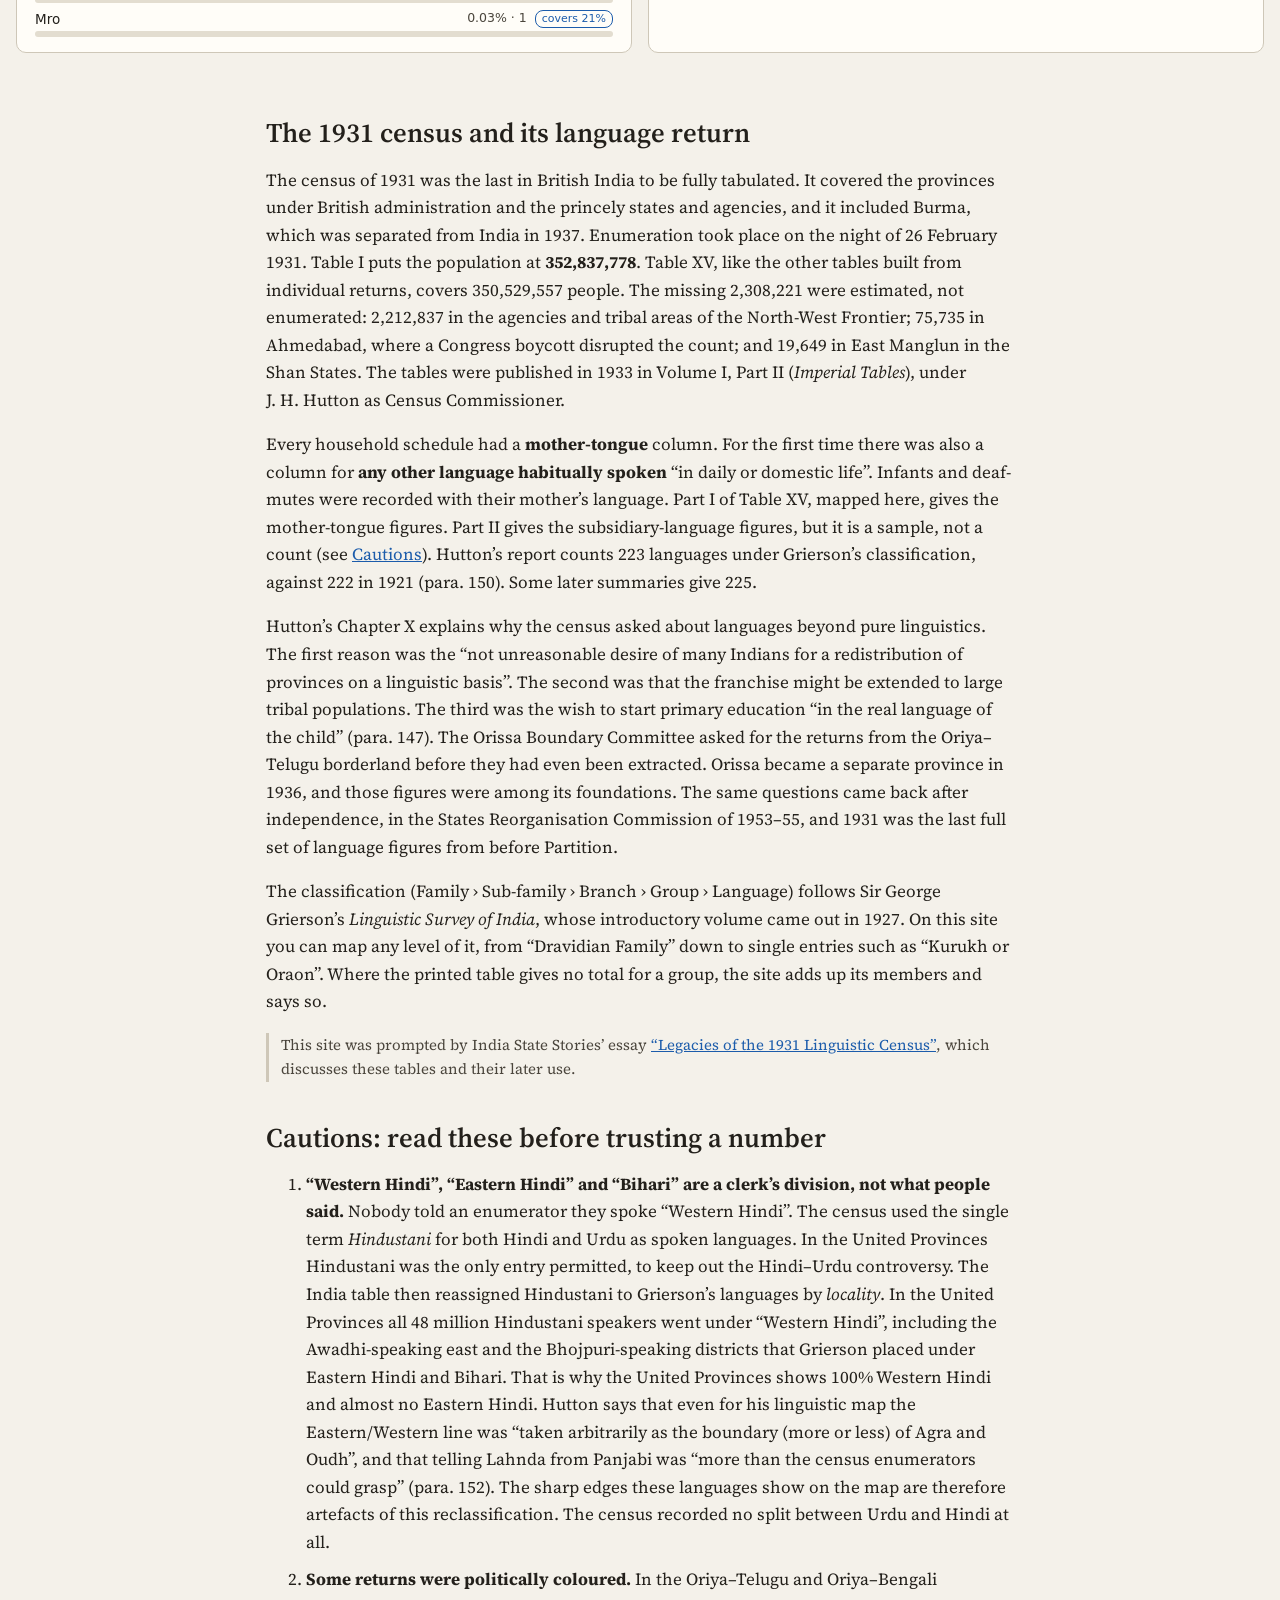
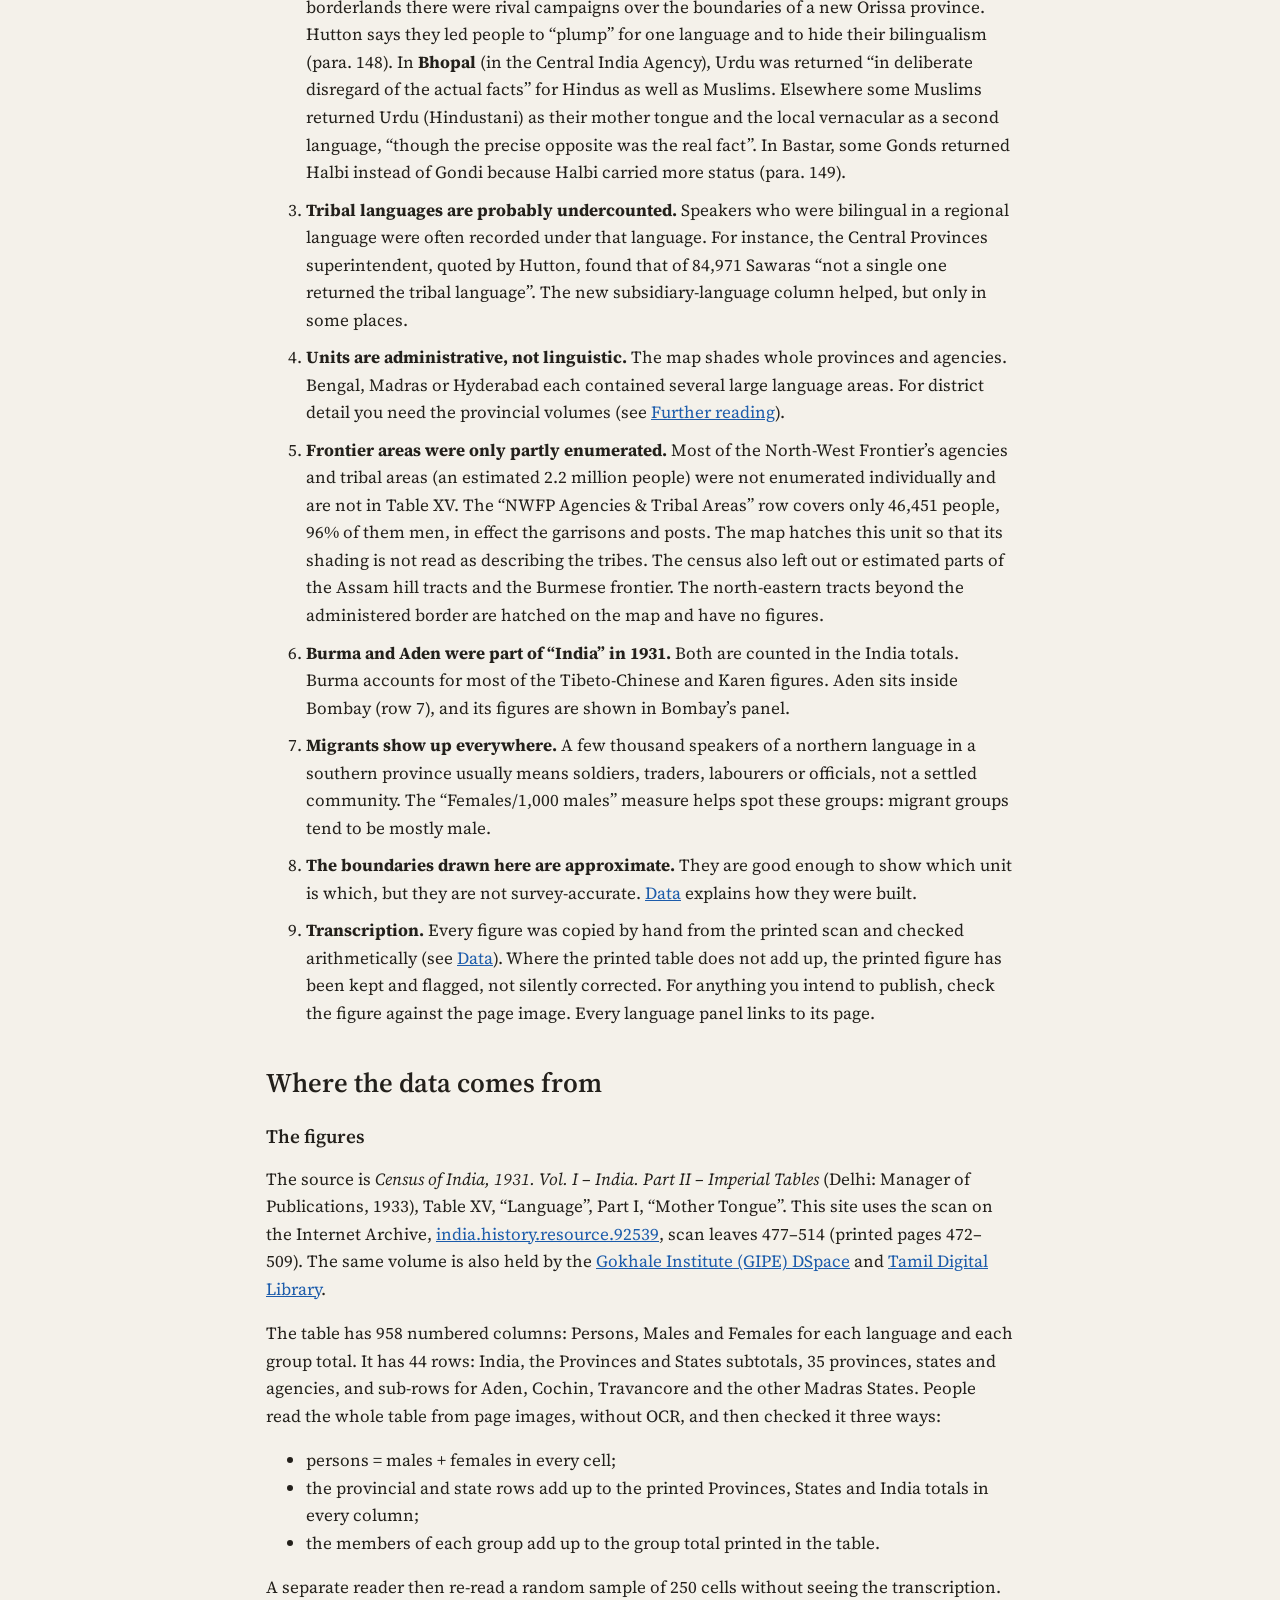
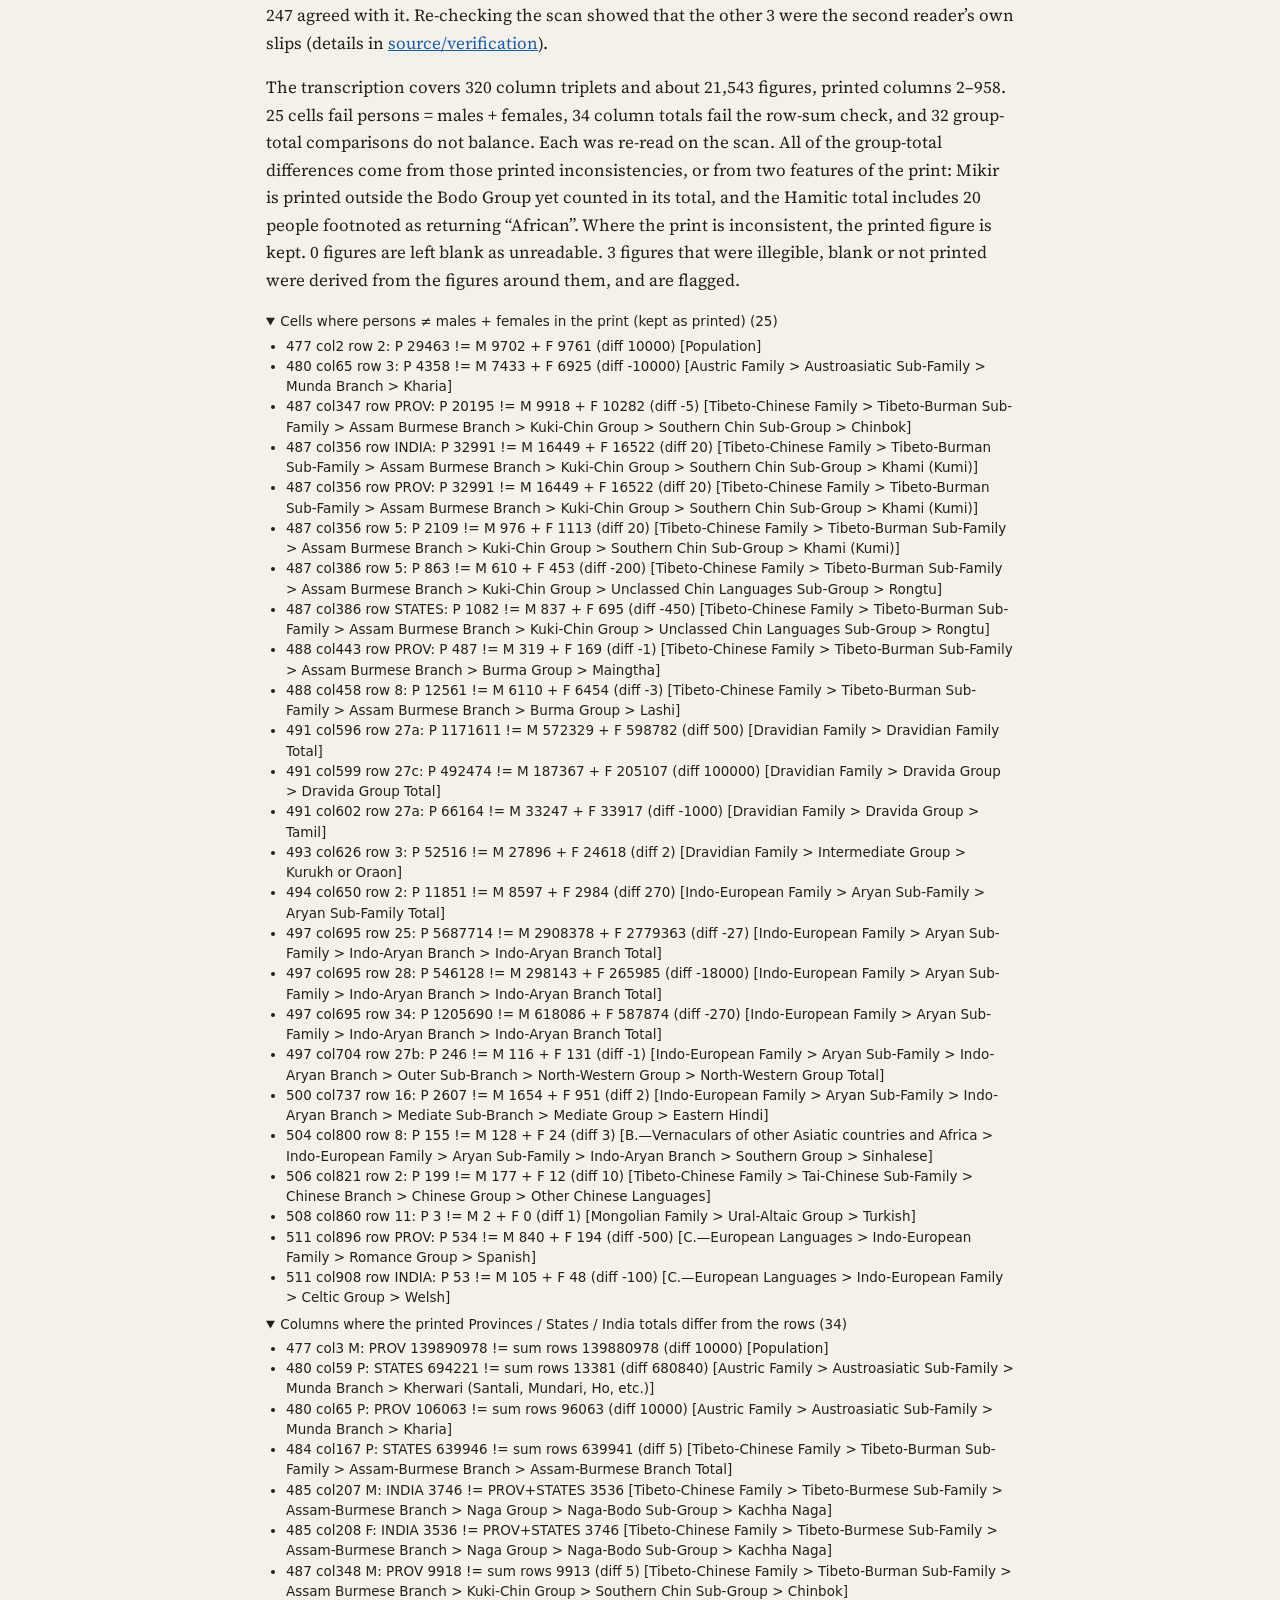
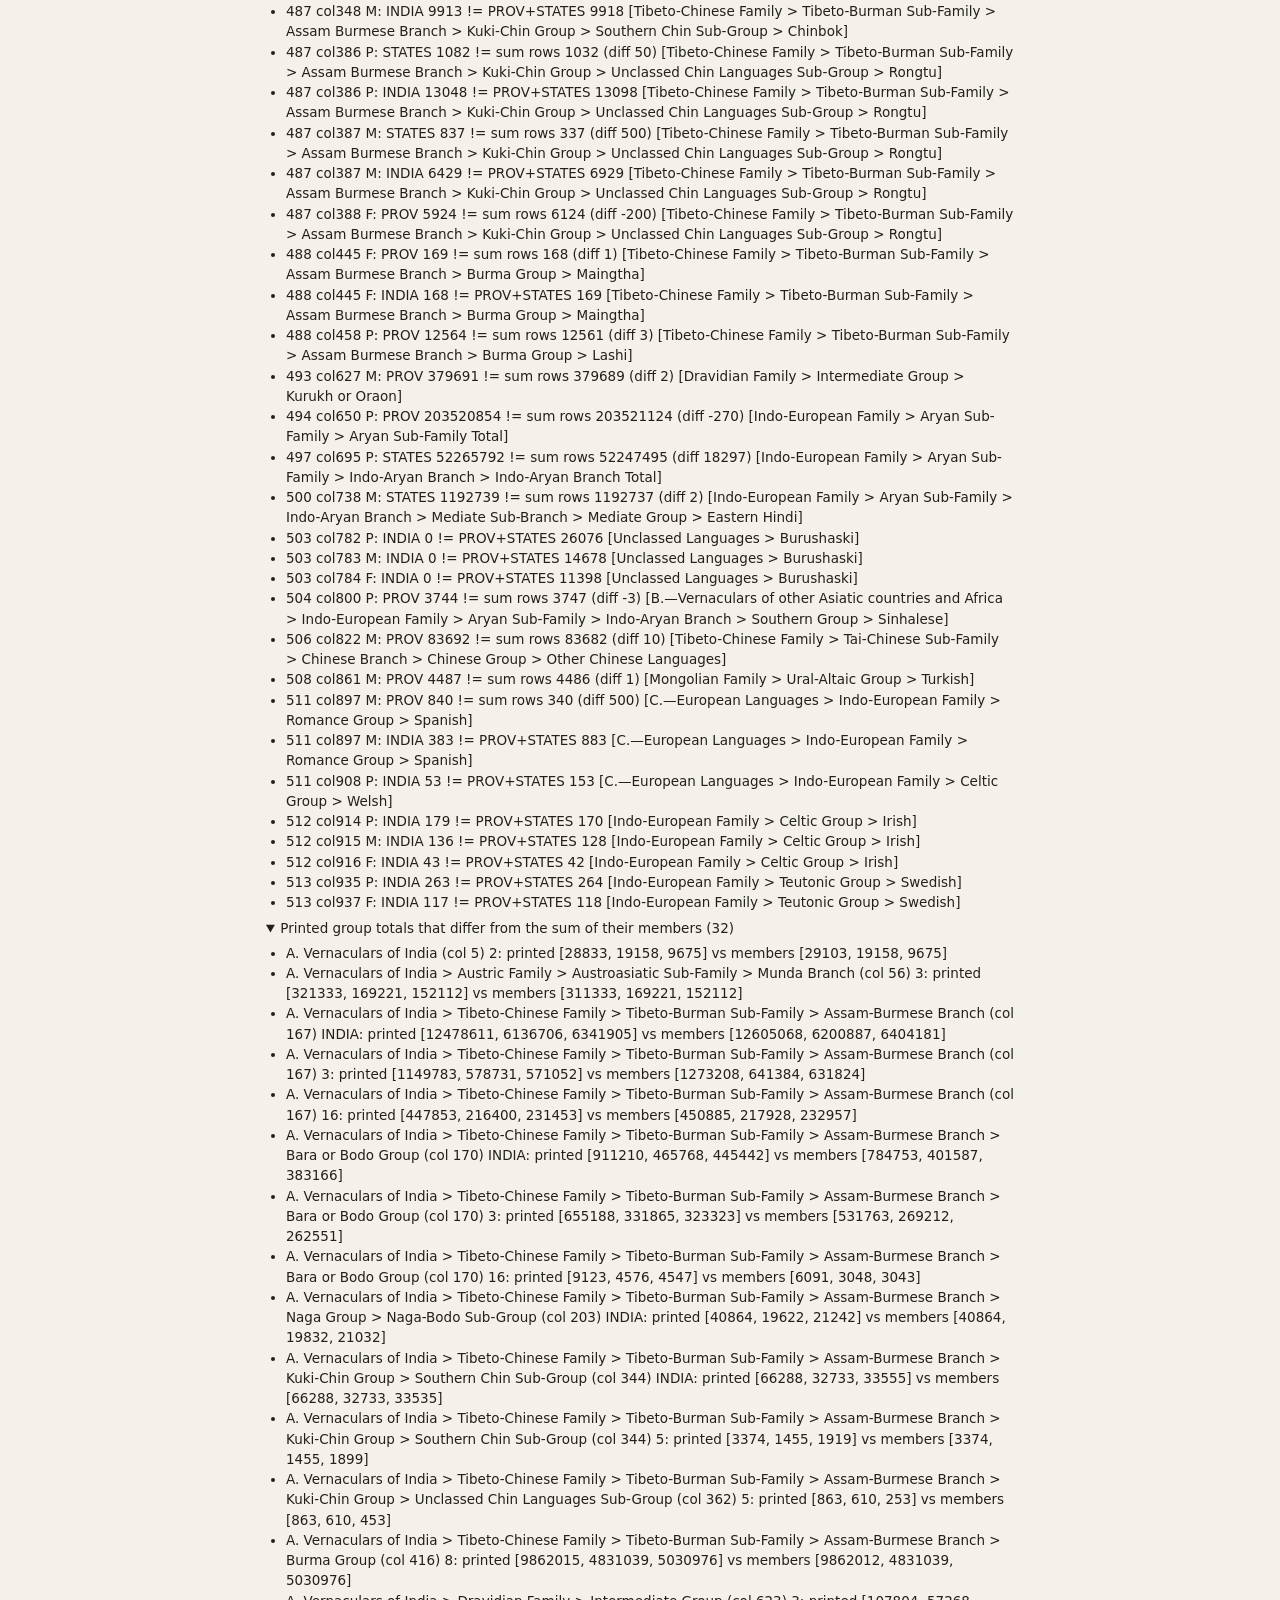
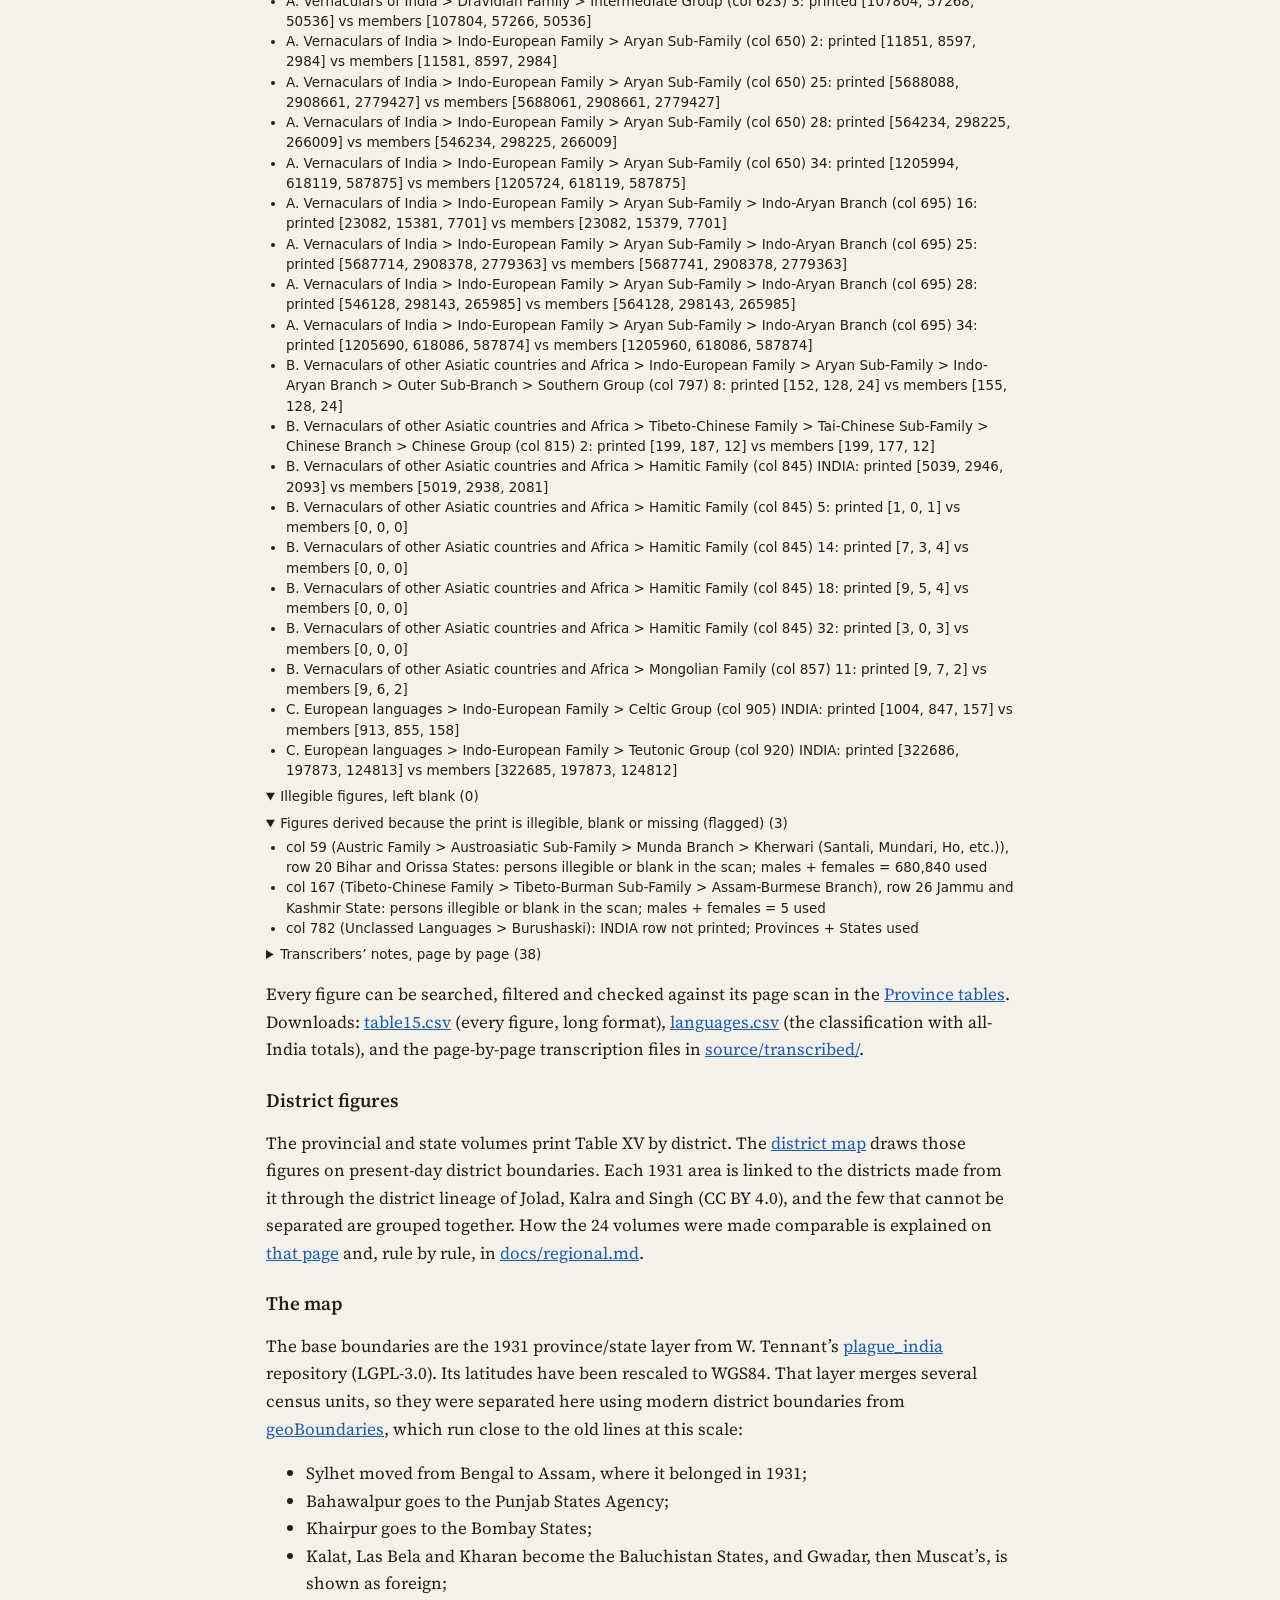
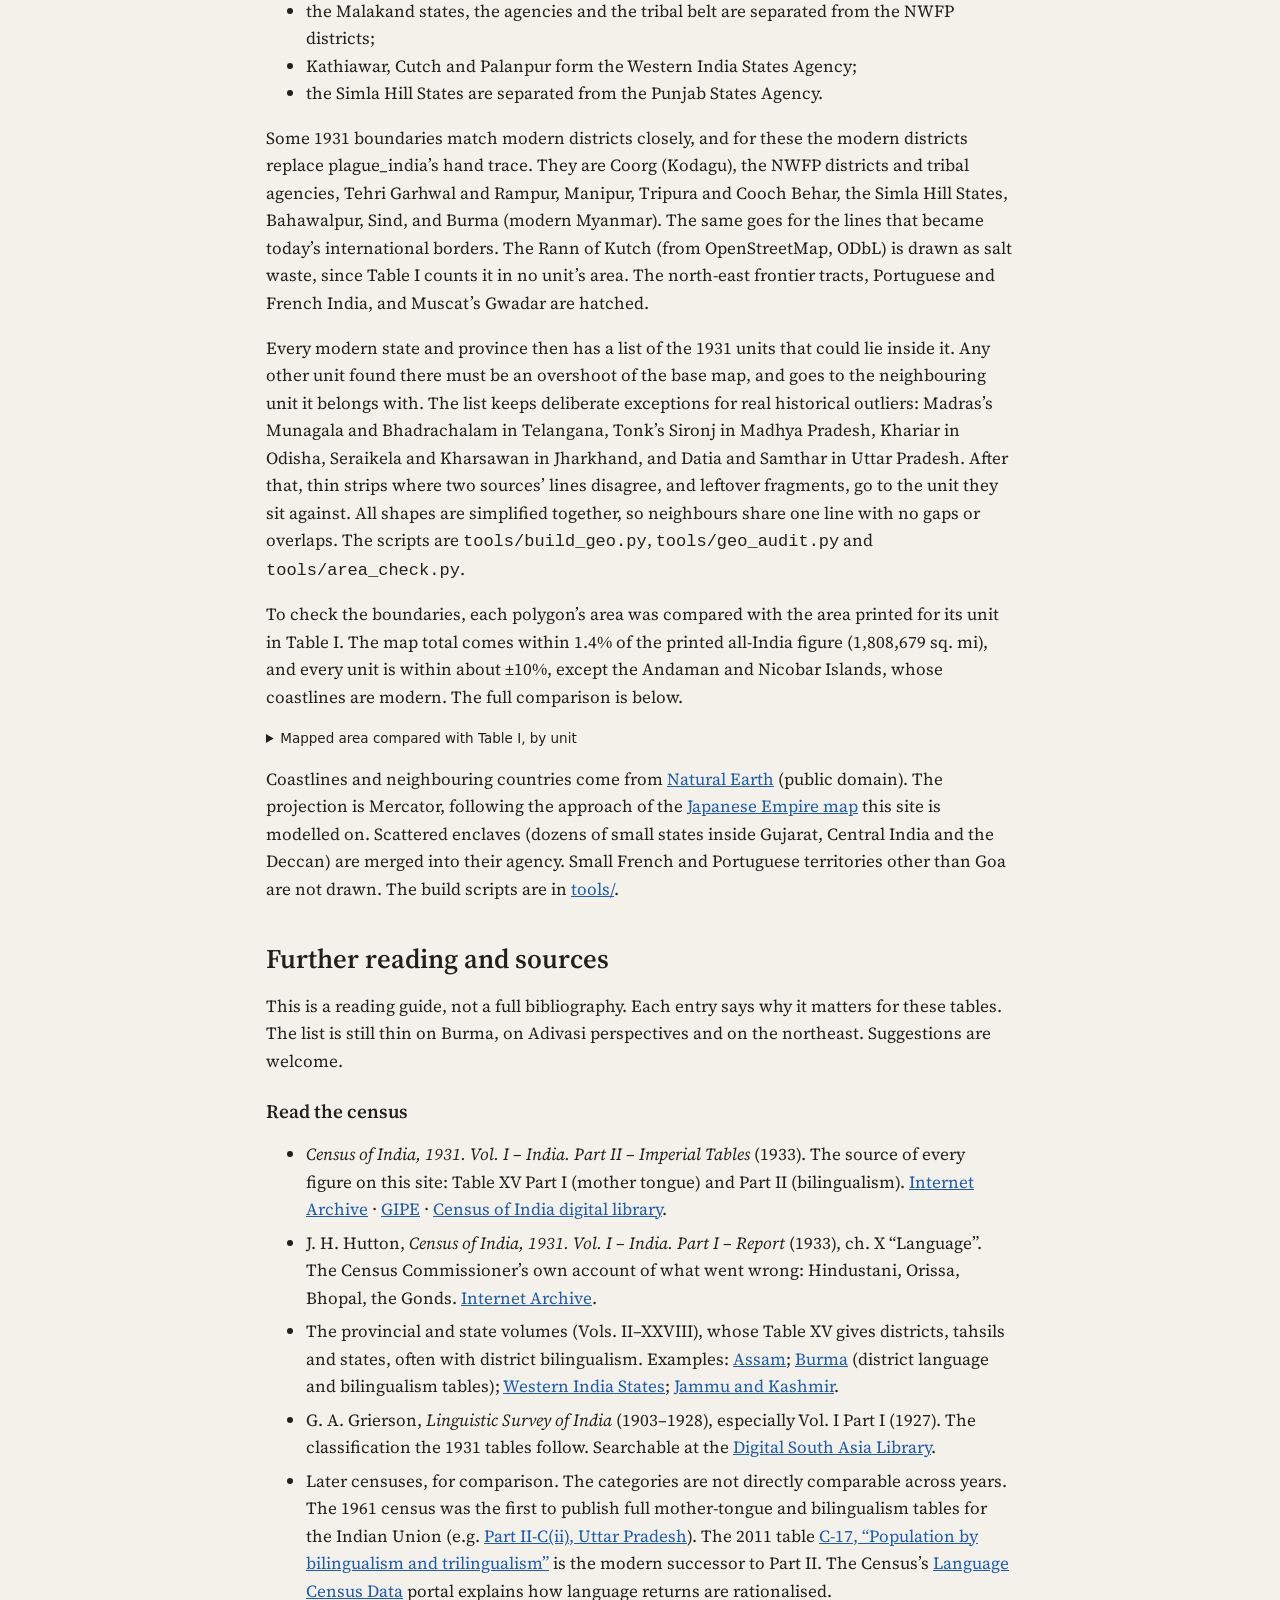
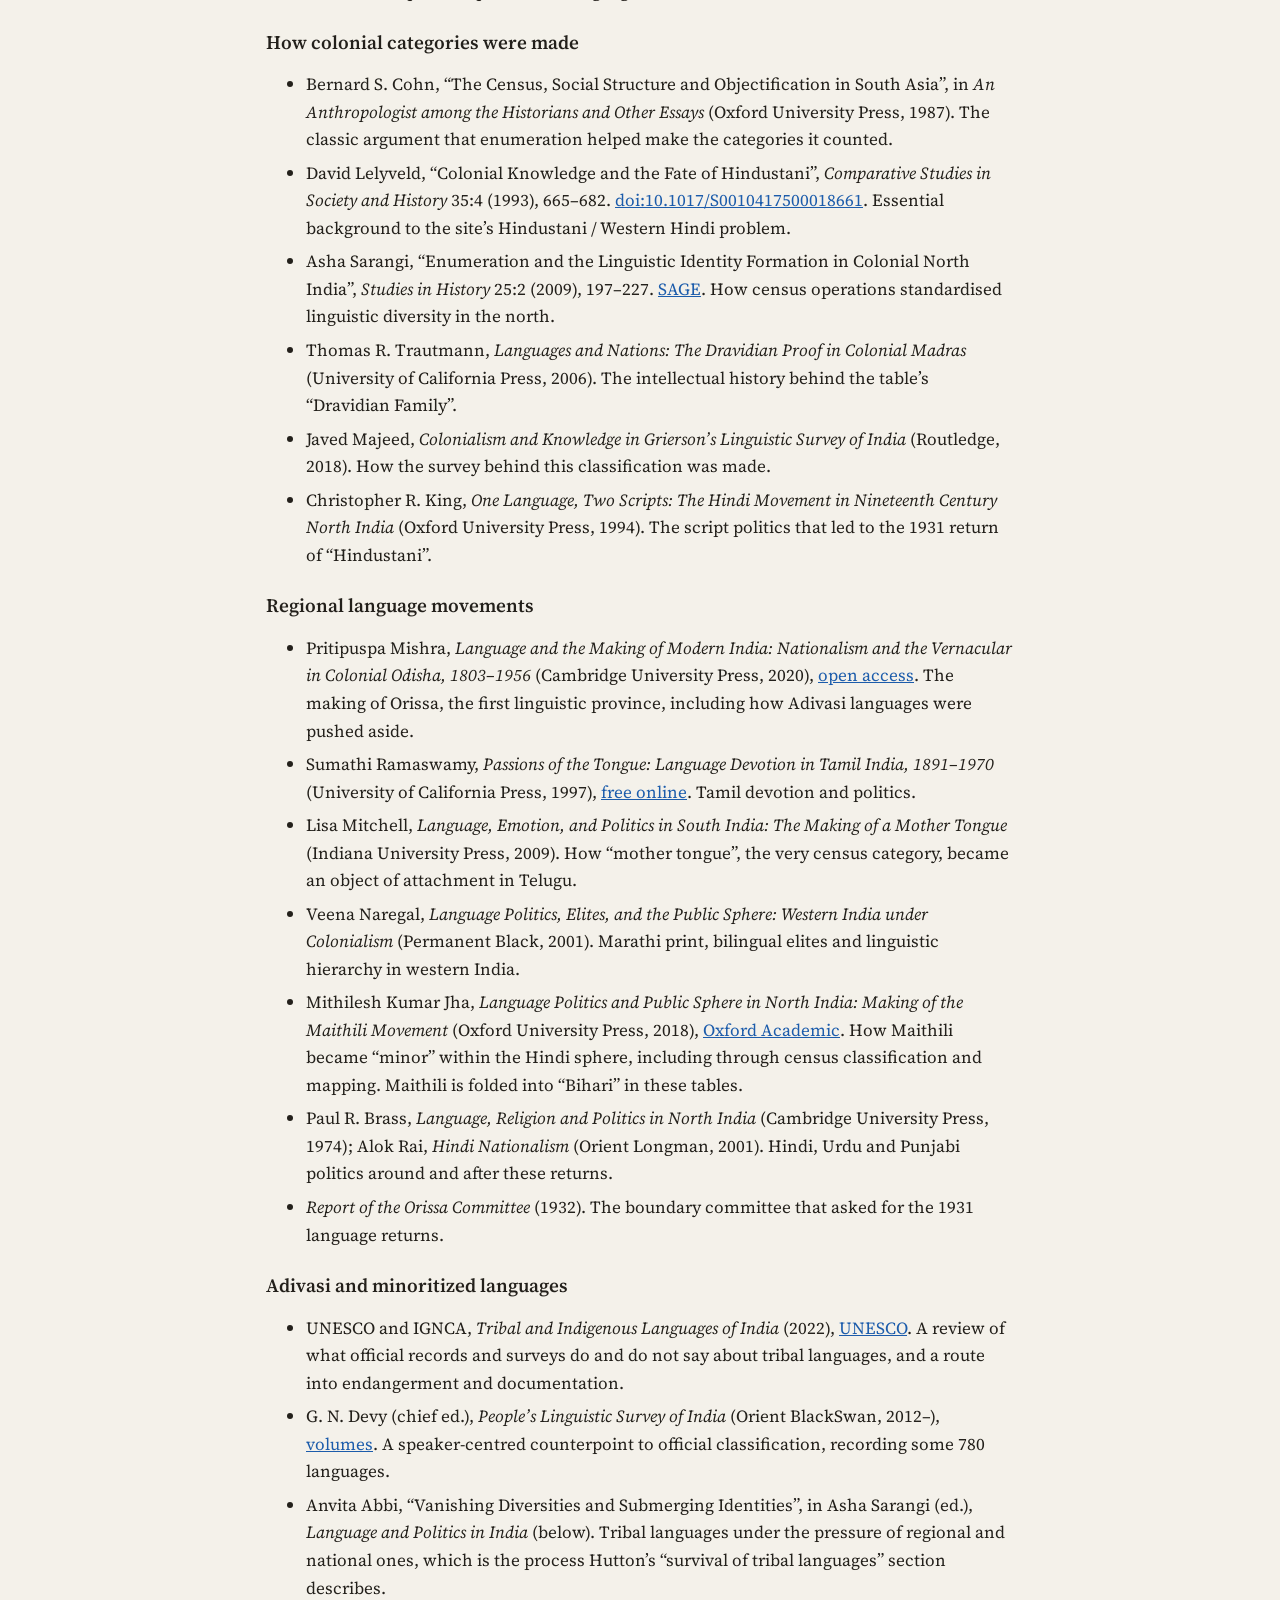
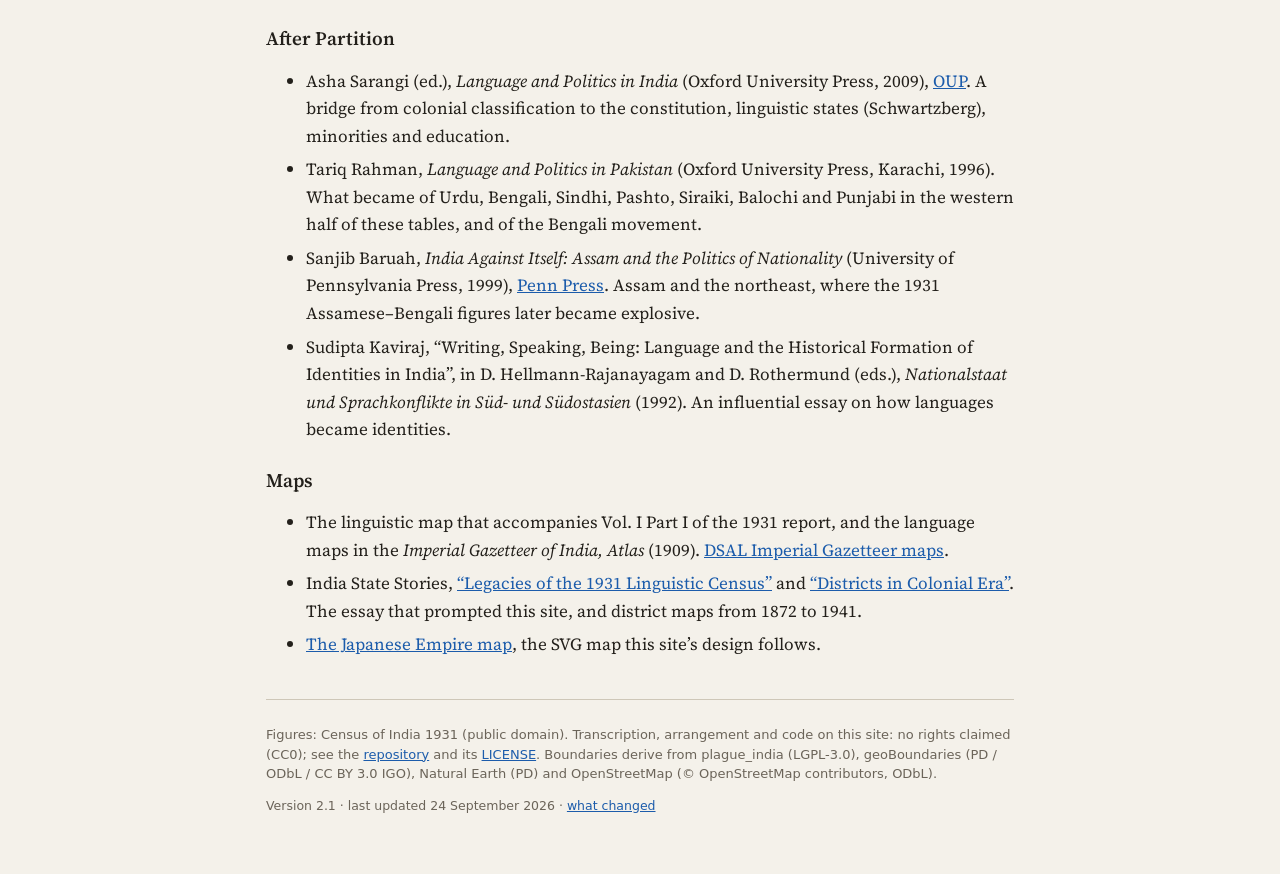
==== commit 1bd20683: "v2.1: district map from district units only, Burma by 1931 district, no red - District map draws onl" ====
--- a/index.html
+++ b/index.html
@@ -81,6 +81,7 @@
         <label><input type="checkbox" id="opt-labels" checked> Labels</label>
         <label><input type="checkbox" id="opt-cities"> Cities</label>
         <label title="Show present-day international borders over the 1931 units"><input type="checkbox" id="opt-modern"> Modern borders</label>
+        <label title="Indian grouping (1,23,456; lakh, crore). Untick for international grouping (123,456; thousand, million)."><input type="checkbox" id="opt-num" checked> Indian numbering</label>
       </div>
       <div id="tooltip" role="tooltip" hidden></div>
     </div>
--- a/styles.css
+++ b/styles.css
@@ -9,9 +9,11 @@
   --muted: #6b6459;
   --line: #cec7b8;
   --line-soft: #e3ddd0;
-  --accent: #9a1813;
+  --accent: #1c5cab;
   --ocean: #cadfeb;
   --land: #ece6d8;        /* a unit with nothing to show */
+  --nofig: #dcd8cf;       /* district map: no figures for this area */
+  --sel: #f6dc5a;         /* selection outline: light yellow */
   --neigh: #dcd6c8;
   --neigh-line: #b9b1a1;
   --unit-line: #fffdf8;
@@ -21,11 +23,11 @@
   --hatch: #8a8171;
   --circle: #256abf;
   --circle-line: #fffdf8;
-  --focus: #9a1813;
+  --focus: #1c5cab;
   /* sequential blue, light -> dark (dataviz reference ramp 100..700) */
   --s0: #cde2fb; --s1: #9ec5f4; --s2: #6da7ec; --s3: #3987e5; --s4: #256abf; --s5: #184f95; --s6: #0d366b;
-  /* diverging: blue (fewer women) <- gray -> red (more women) */
-  --d-3: #1c5cab; --d-2: #5598e7; --d-1: #b7d3f6; --d0: #e6e3dc; --d1: #f5c4c0; --d2: #e66767; --d3: #b3261e;
+  /* diverging: blue (fewer women) <- gray -> orange (more women) */
+  --d-3: #1c5cab; --d-2: #5598e7; --d-1: #b7d3f6; --d0: #e6e3dc; --d1: #f7d3ae; --d2: #eb8a3c; --d3: #b3570f;
   --shadow: 0 2px 10px rgba(35, 32, 27, .16);
   --serif: "Source Serif 4", Georgia, "Times New Roman", serif;
   --sans: system-ui, -apple-system, "Segoe UI", Roboto, "Helvetica Neue", Arial, sans-serif;
@@ -34,31 +36,31 @@
   :root:not([data-theme="light"]) {
     color-scheme: dark;
     --bg: #11161c; --panel: #1b232b; --ink: #e6e9ec; --ink-2: #c3c9cf; --muted: #9aa4ae;
-    --line: #333c46; --line-soft: #28313a; --accent: #e0736b;
-    --ocean: #1d3d4f; --land: #2b333c; --neigh: #232b33; --neigh-line: #3d4954;
+    --line: #333c46; --line-soft: #28313a; --accent: #86b6ef;
+    --ocean: #1d3d4f; --land: #2b333c; --nofig: #353d46; --neigh: #232b33; --neigh-line: #3d4954;
     --unit-line: #11161c; --unit-hover: #ffffff; --grat: rgba(180, 200, 220, .12);
     --halo: rgba(17, 22, 28, .85); --hatch: #6d7883; --circle: #6da7ec; --circle-line: #11161c;
-    --focus: #e0736b;
+    --focus: #86b6ef;
     --s0: #1b3556; --s1: #184f95; --s2: #1c5cab; --s3: #2a78d6; --s4: #5598e7; --s5: #86b6ef; --s6: #cde2fb;
-    --d-3: #86b6ef; --d-2: #3987e5; --d-1: #1c3f69; --d0: #3a3f45; --d1: #6b2b28; --d2: #d0504b; --d3: #f2a39e;
+    --d-3: #86b6ef; --d-2: #3987e5; --d-1: #1c3f69; --d0: #3a3f45; --d1: #6b3d14; --d2: #d9772a; --d3: #f5b77a;
     --shadow: 0 2px 12px rgba(0, 0, 0, .55);
   }
 }
 :root[data-theme="dark"] {
   color-scheme: dark;
   --bg: #11161c; --panel: #1b232b; --ink: #e6e9ec; --ink-2: #c3c9cf; --muted: #9aa4ae;
-  --line: #333c46; --line-soft: #28313a; --accent: #e0736b;
-  --ocean: #1d3d4f; --land: #2b333c; --neigh: #232b33; --neigh-line: #3d4954;
+  --line: #333c46; --line-soft: #28313a; --accent: #86b6ef;
+  --ocean: #1d3d4f; --land: #2b333c; --nofig: #353d46; --neigh: #232b33; --neigh-line: #3d4954;
   --unit-line: #11161c; --unit-hover: #ffffff; --grat: rgba(180, 200, 220, .12);
   --halo: rgba(17, 22, 28, .85); --hatch: #6d7883; --circle: #6da7ec; --circle-line: #11161c;
-  --focus: #e0736b;
+  --focus: #86b6ef;
   --s0: #1b3556; --s1: #184f95; --s2: #1c5cab; --s3: #2a78d6; --s4: #5598e7; --s5: #86b6ef; --s6: #cde2fb;
-  --d-3: #86b6ef; --d-2: #3987e5; --d-1: #1c3f69; --d0: #3a3f45; --d1: #6b2b28; --d2: #d0504b; --d3: #f2a39e;
+  --d-3: #86b6ef; --d-2: #3987e5; --d-1: #1c3f69; --d0: #3a3f45; --d1: #6b3d14; --d2: #d9772a; --d3: #f5b77a;
   --shadow: 0 2px 12px rgba(0, 0, 0, .55);
 }
 
 * { box-sizing: border-box; }
-html { scroll-behavior: smooth; }
+html { scroll-behavior: smooth; scroll-padding-top: 120px; }
 body {
   margin: 0; background: var(--bg); color: var(--ink);
   font: 15px/1.5 var(--sans);
@@ -107,7 +109,7 @@
   cursor: pointer; transition: fill .25s; }
 .unit.zero { fill: var(--land); }
 .unit.hover, .unit:focus-visible { stroke: var(--unit-hover); stroke-width: 2.2; outline: none; }
-.unit.sel { stroke: var(--accent); stroke-width: 2.6; }
+.unit.sel { stroke: var(--sel); stroke-width: 3.4; }
 #g-units .unit.sel, #g-units .unit.hover { paint-order: stroke; }
 .circle { fill: var(--circle); fill-opacity: .72; stroke: var(--circle-line); stroke-width: 1.2;
   vector-effect: non-scaling-stroke; pointer-events: none; }
@@ -342,7 +344,7 @@
 #bar .scope { margin: 2px 0 0; font-size: 12px; color: var(--ink-2); display: inline-block; border: 1px solid var(--line);
   border-radius: 999px; padding: 1px 9px; background: var(--bg); }
 #btn-tour { margin-right: 6px; }
-.modern { fill: none; stroke: var(--accent); stroke-width: 1.6; stroke-dasharray: 5 3; vector-effect: non-scaling-stroke; pointer-events: none; }
+.modern { fill: none; stroke: var(--ink-2); stroke-width: 1.6; stroke-dasharray: 5 3; vector-effect: non-scaling-stroke; pointer-events: none; }
 #g-modern { display: none; }
 #stage.show-modern #g-modern { display: inline; }
 .flag-m { display: inline-block; min-width: 15px; padding: 0 4px; margin-left: 2px; border-radius: 8px; border: 1px solid var(--accent);
@@ -387,7 +389,6 @@
 #g-units .unit { stroke-width: .5; }
 #g-units .unit.hover, #g-units .unit:focus-visible { stroke-width: 2.2; }
 #g-units .unit.sel { stroke-width: 2.6; }
-#g-units .unit.partial { stroke: var(--accent); stroke-dasharray: 2 2; }
 .members { list-style: none; margin: 4px 0 0; padding: 0; max-height: 260px; overflow-y: auto; }
 .members li { padding: 3px 0; border-bottom: 1px solid var(--line-soft); }
 #table-host tr[data-u] { cursor: pointer; }
@@ -398,5 +399,19 @@
 .pop-chart .pc { fill: var(--s2); }
 .pop-chart .pc-31 { fill: var(--s5); }
 .pop-chart .pc-na { fill: var(--line); }
-.pop-chart g:hover .pc, .pop-chart g:hover .pc-31 { fill: var(--accent); }
+.pop-chart g:hover .pc, .pop-chart g:hover .pc-31, .pop-chart g.on .pc, .pop-chart g.on .pc-31 { fill: var(--s4); }
+.pop-chart g { cursor: default; outline: none; }
 .pop-chart .pc-t { font: 10px var(--sans); fill: var(--muted); text-anchor: middle; }
+#g-base .nofig-base, #g-extra .nofig-base { fill: var(--nofig); stroke: none; pointer-events: none; }
+#g-units .unit.nofig { fill: var(--nofig); }
+#legend .sw.nofig { background: var(--nofig); }
+#side > #unit-panel:first-child { border-top: 0; padding-top: 0; border-bottom: 1px solid var(--line); padding-bottom: 12px; }
+.icon-btn.num-btn { width: auto; padding: 0 8px; font: 500 12.5px var(--sans); font-variant-numeric: tabular-nums; }
+.pop-block > .lbl { display: block; }
+input[type=checkbox], input[type=radio] { accent-color: var(--accent); }
+.pop-block { position: relative; }
+.pop-tip { position: absolute; z-index: 5; pointer-events: none; background: var(--panel); border: 1px solid var(--line); border-radius: 8px;
+  box-shadow: var(--shadow); padding: 6px 9px; font-size: 12.5px; line-height: 1.35; white-space: nowrap; }
+.pop-tip b { display: block; font-size: 13px; }
+.pop-tip .big { display: block; font-size: 16px; font-weight: 600; font-variant-numeric: tabular-nums; }
+.pop-tip .m { display: block; color: var(--muted); font-size: 12px; }
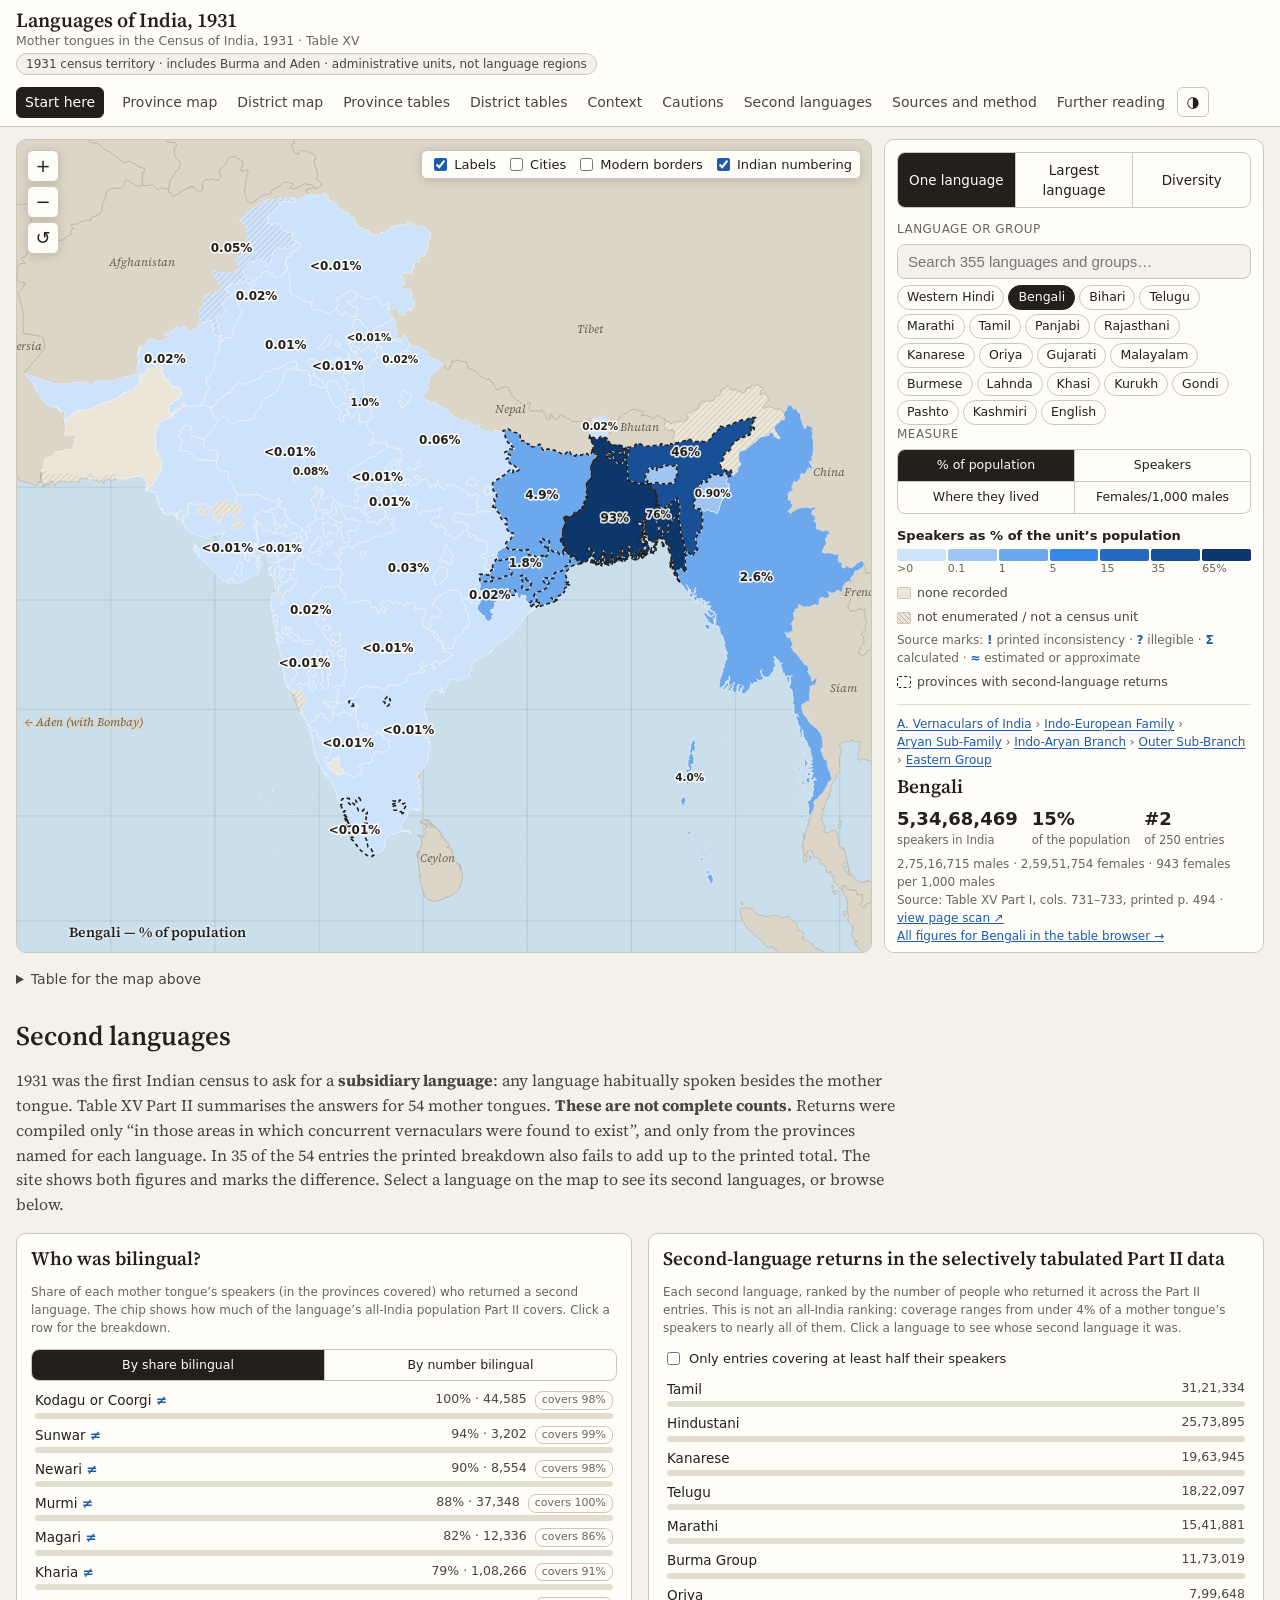
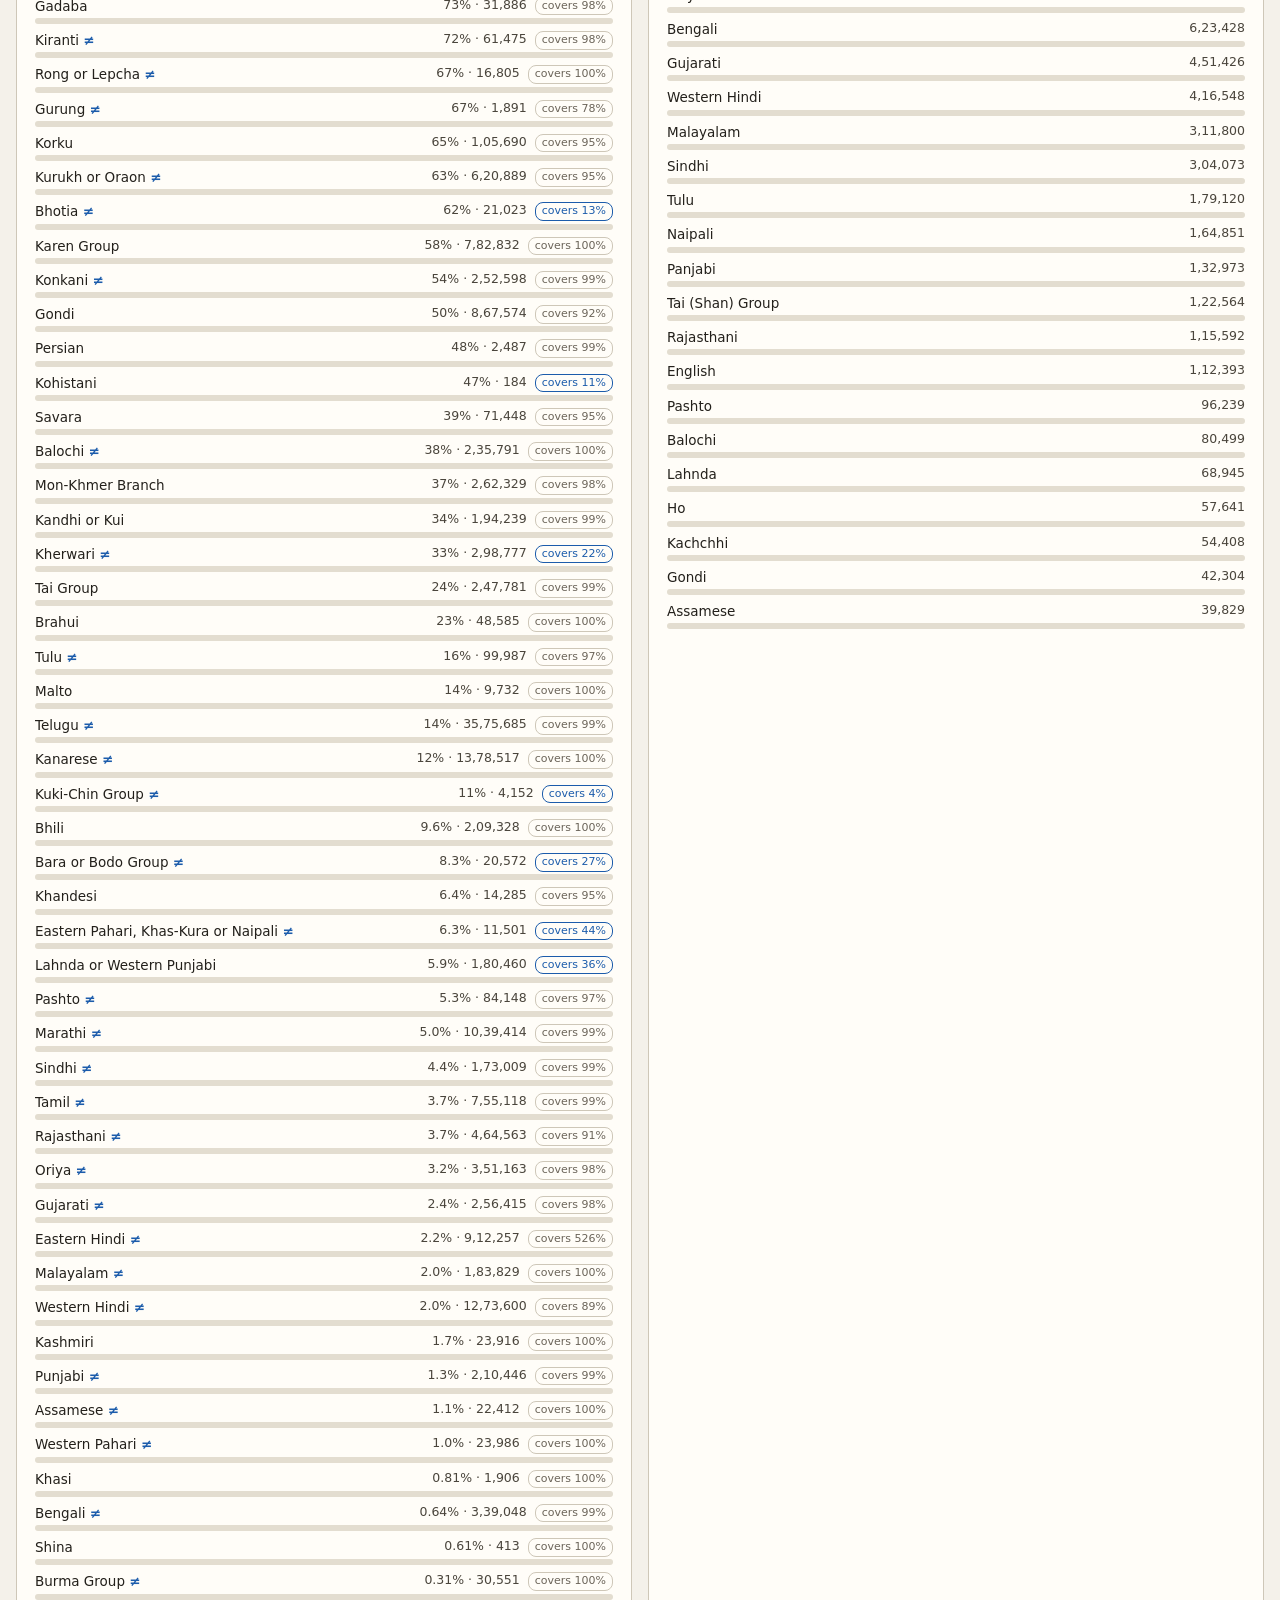
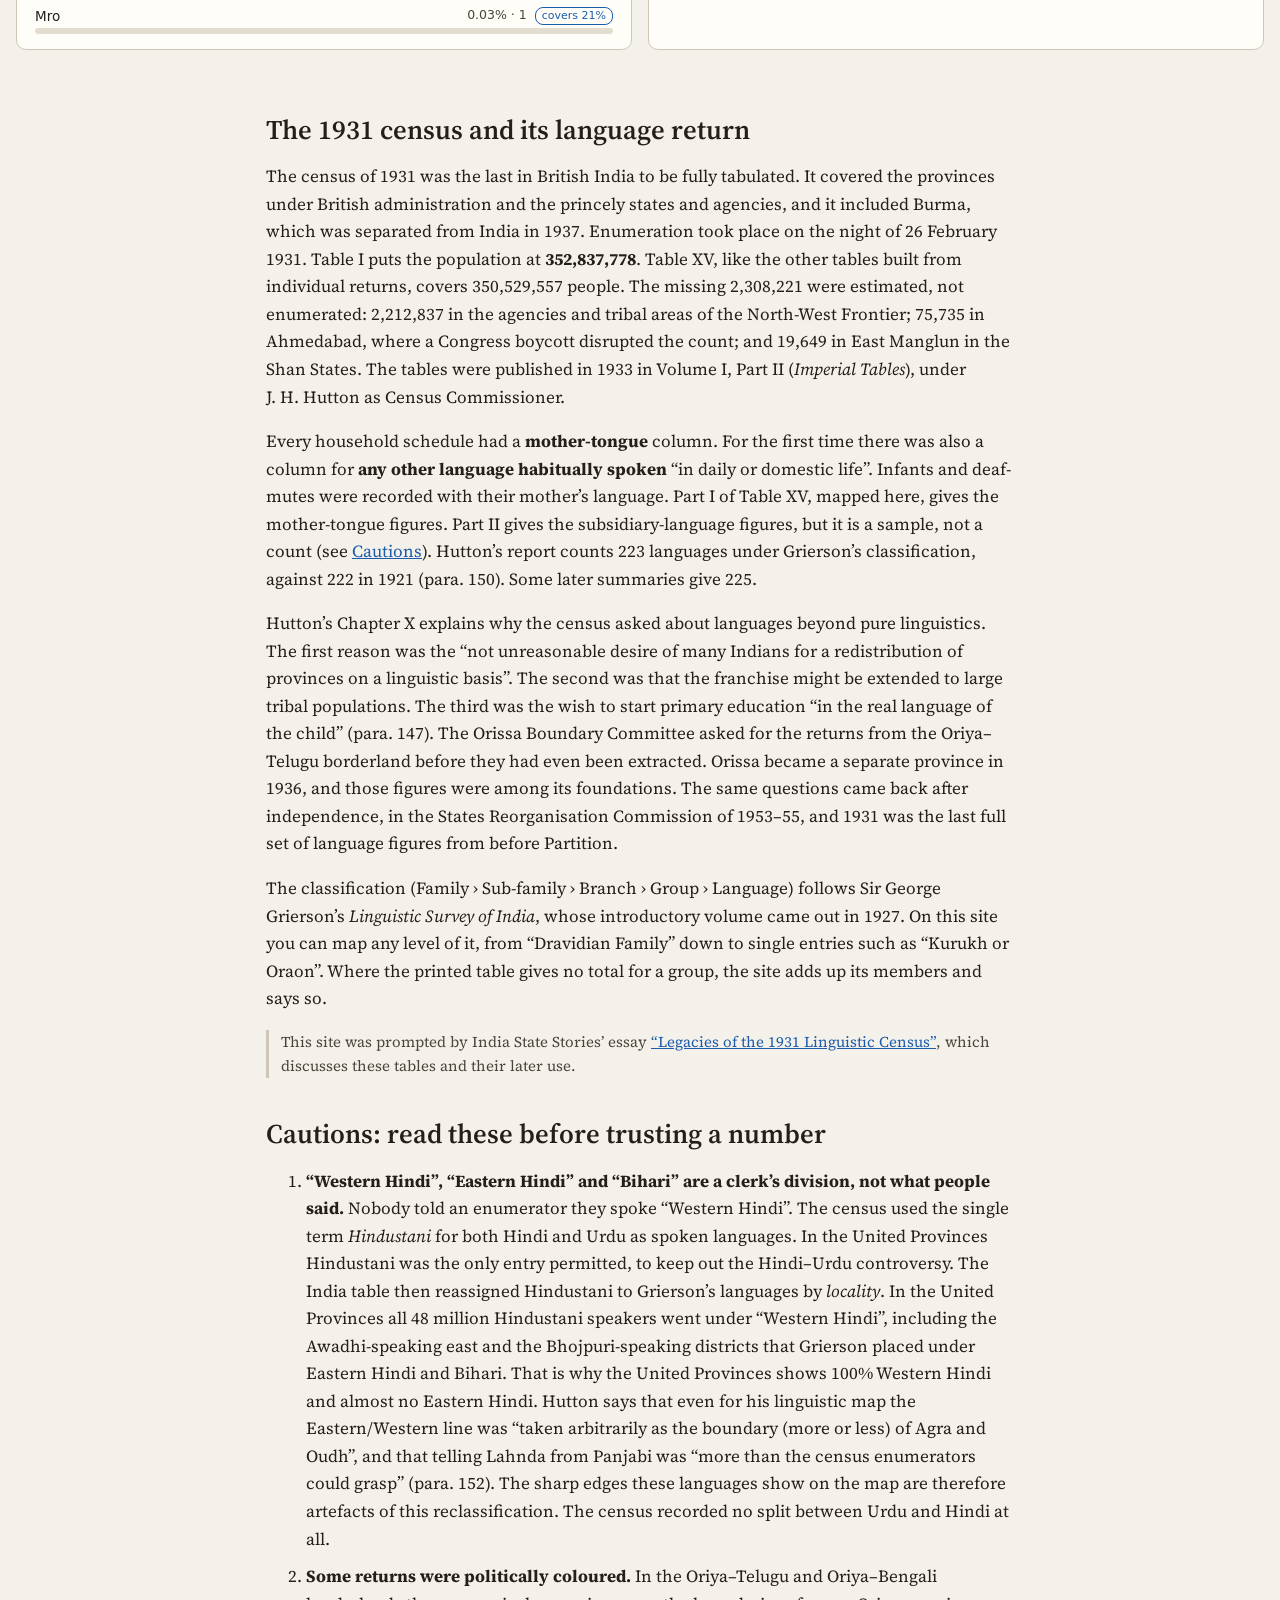
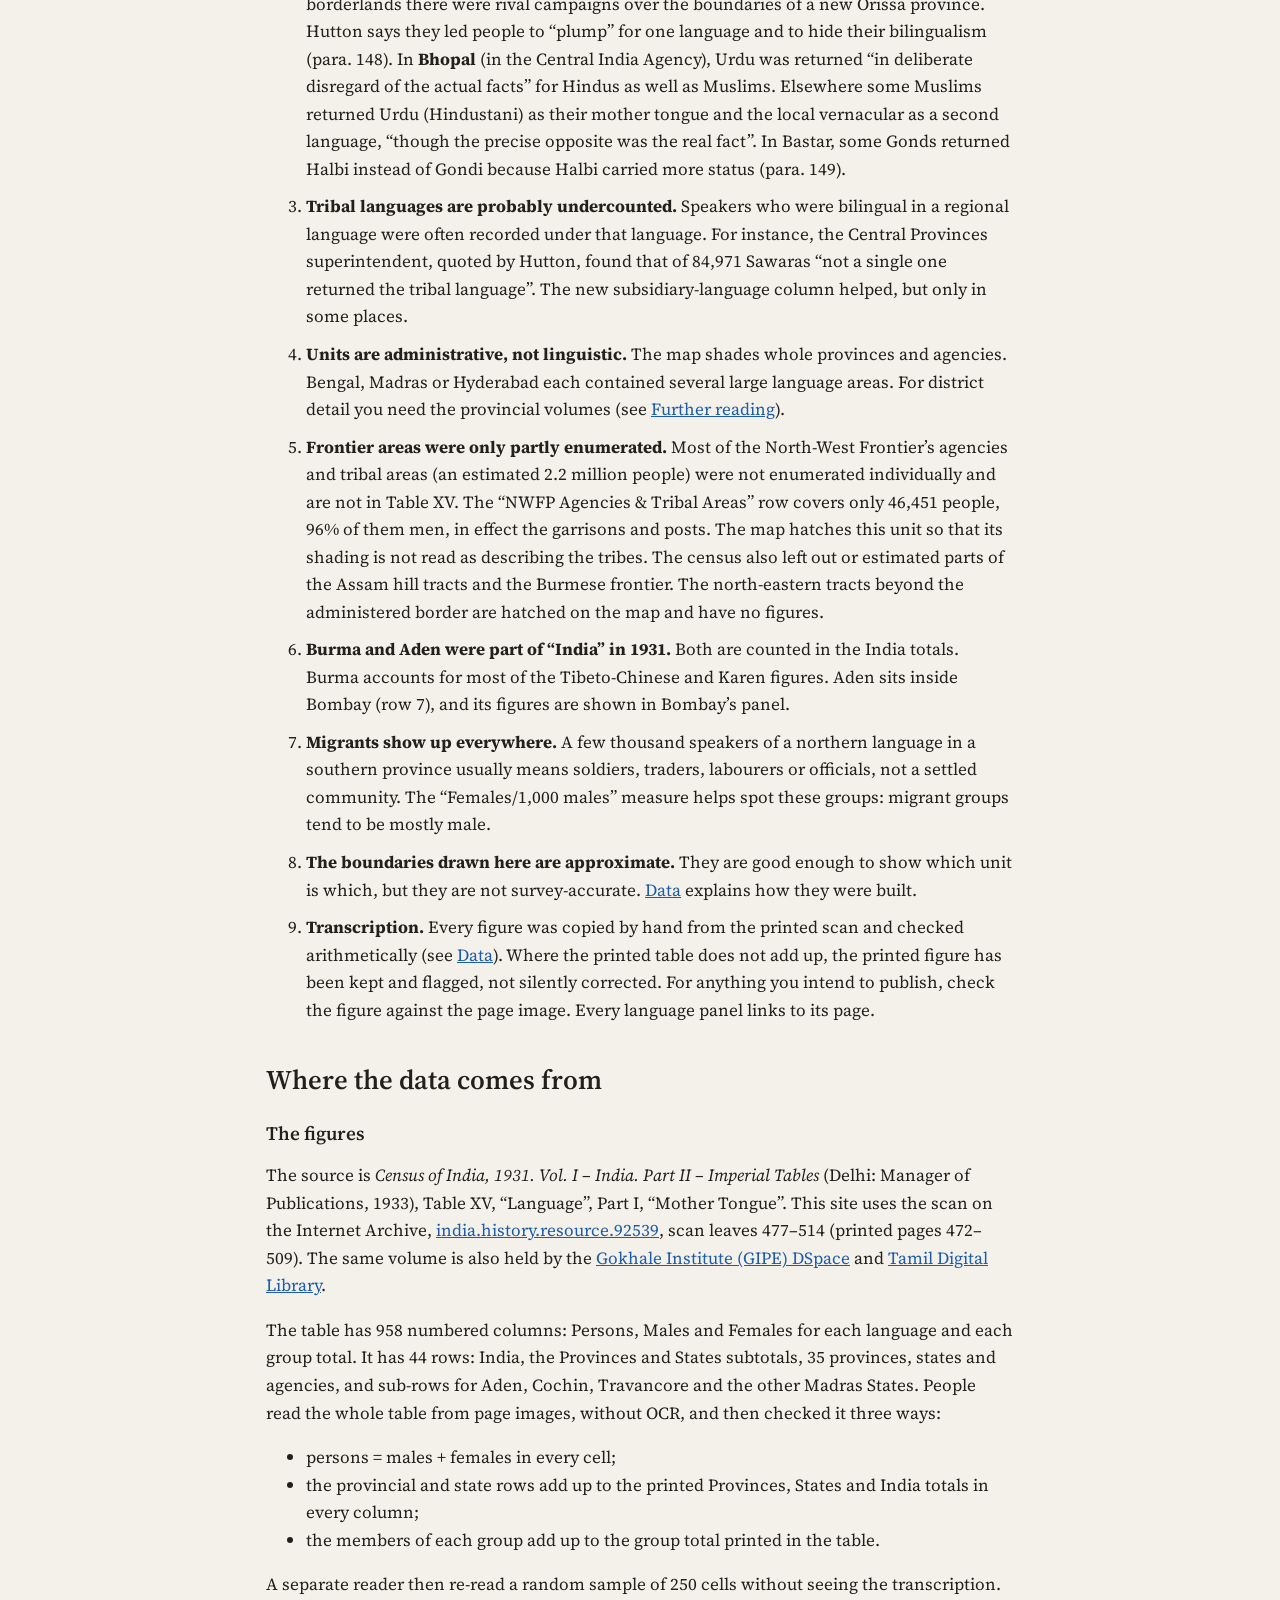
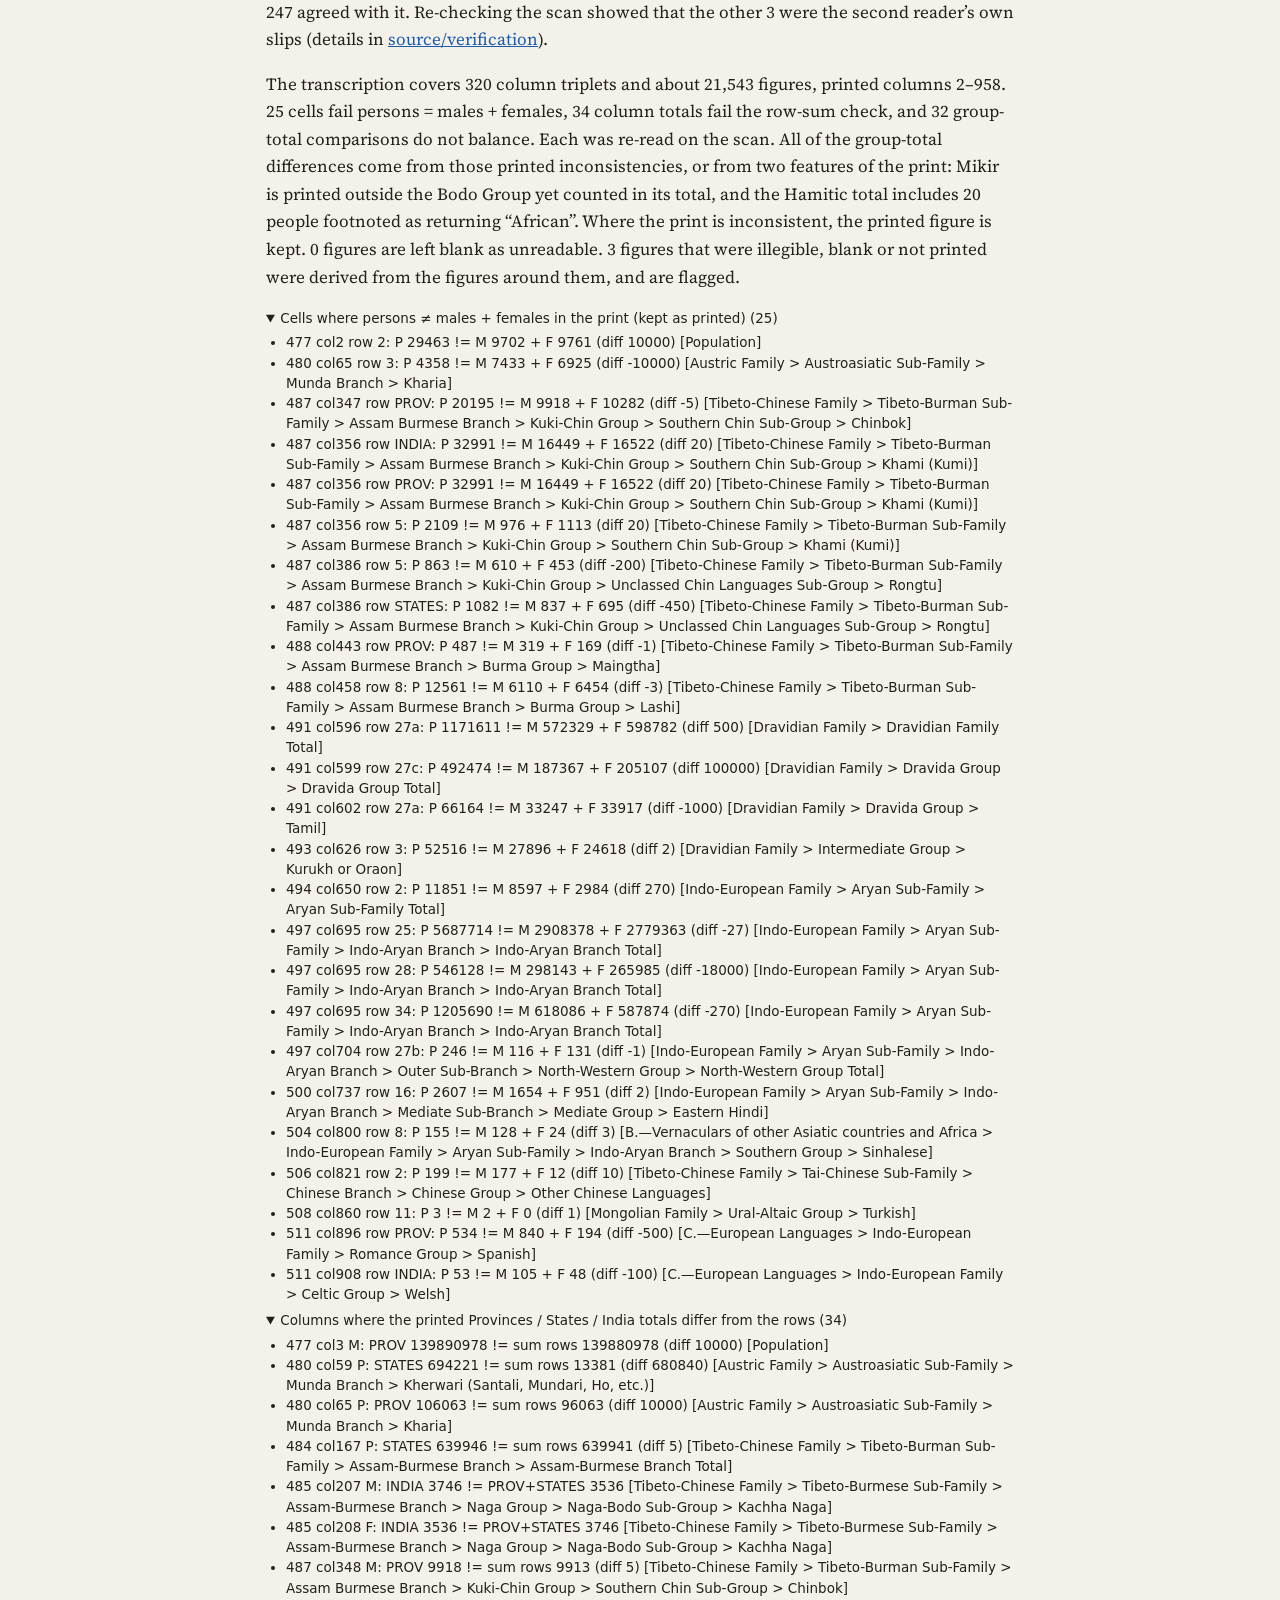
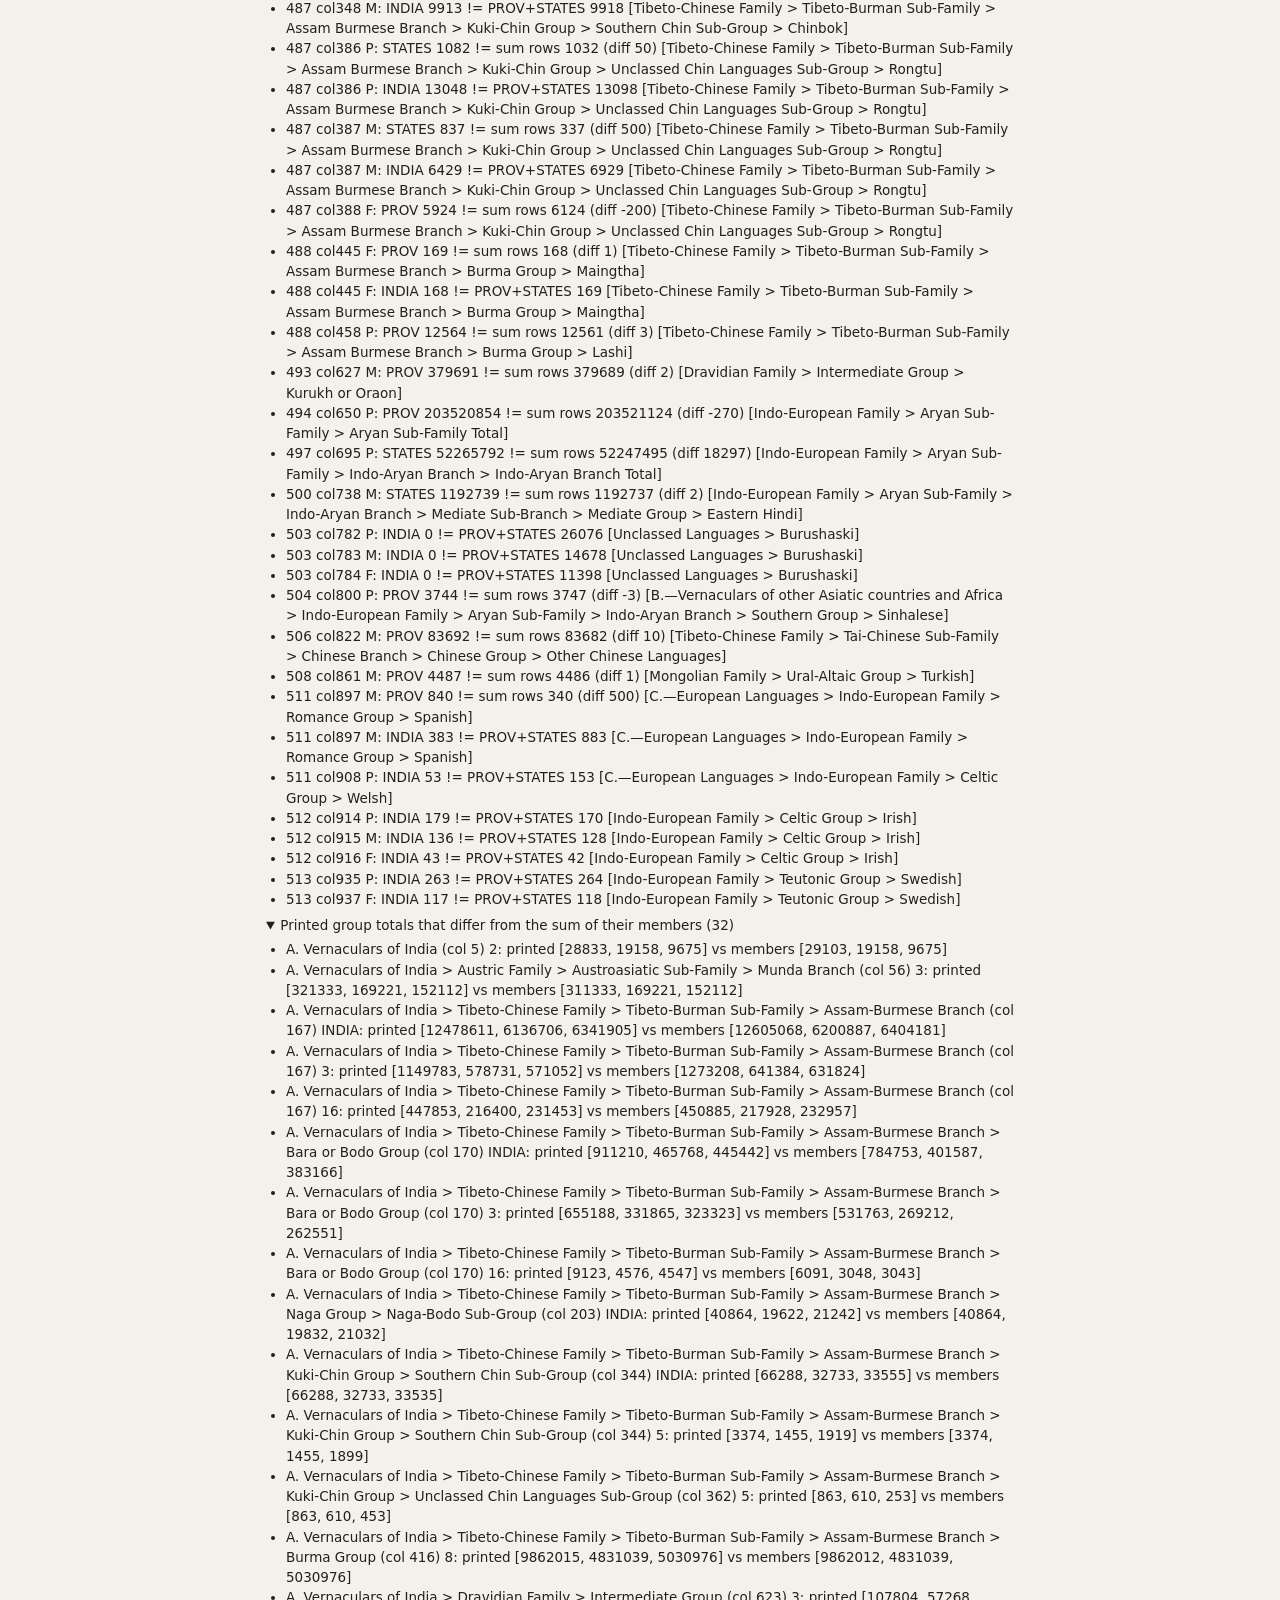
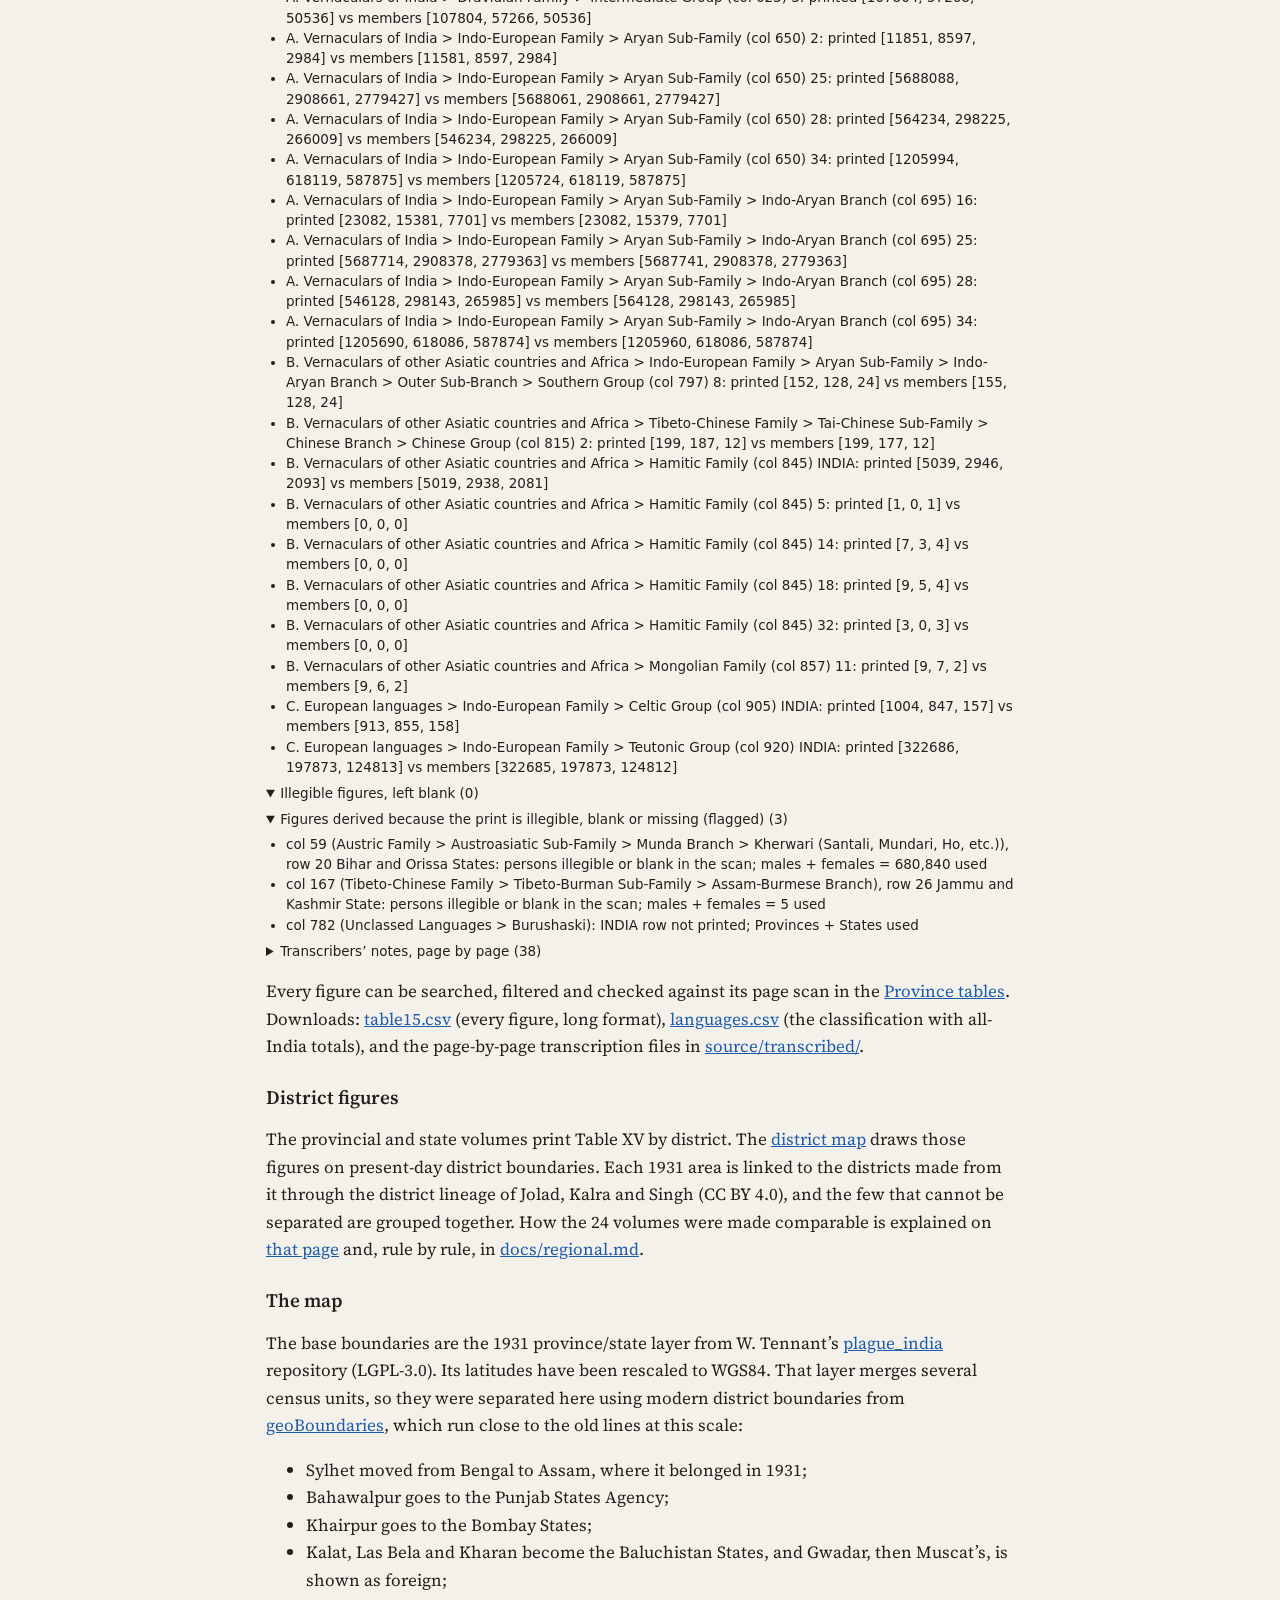
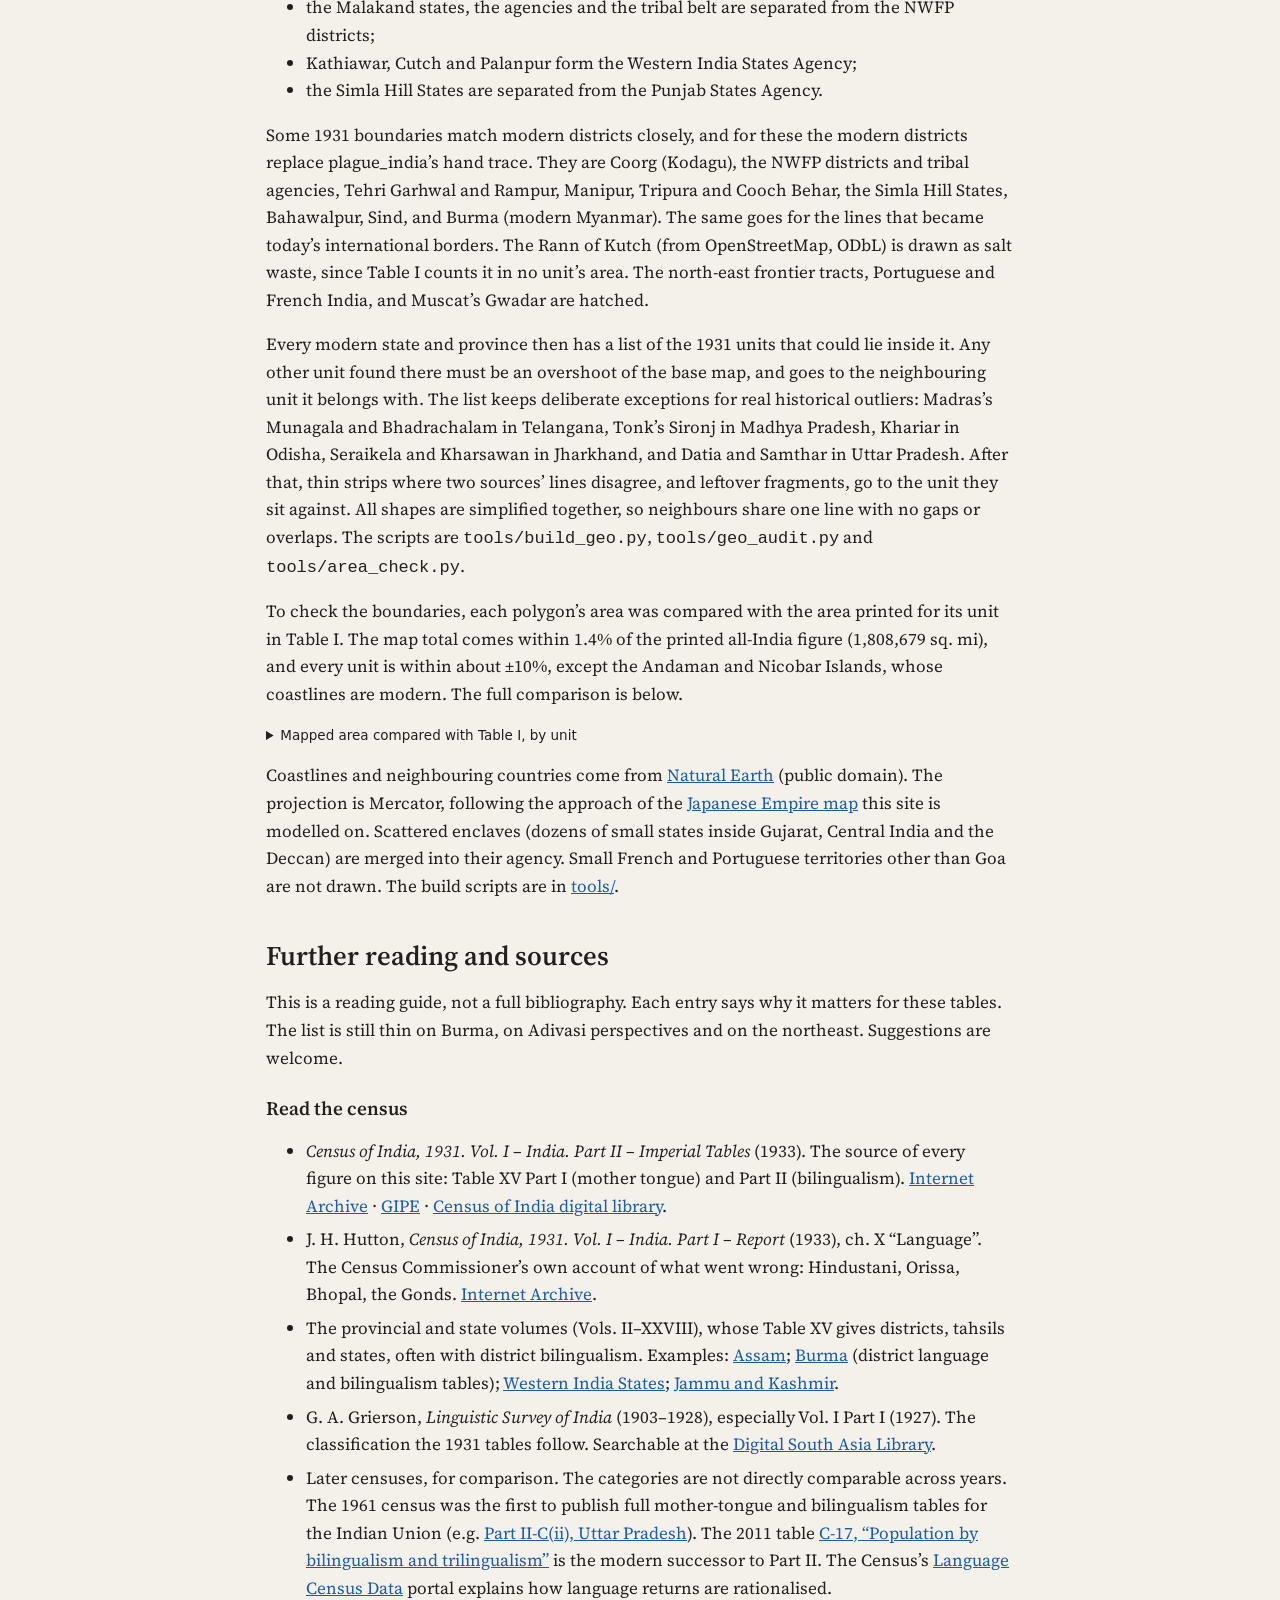
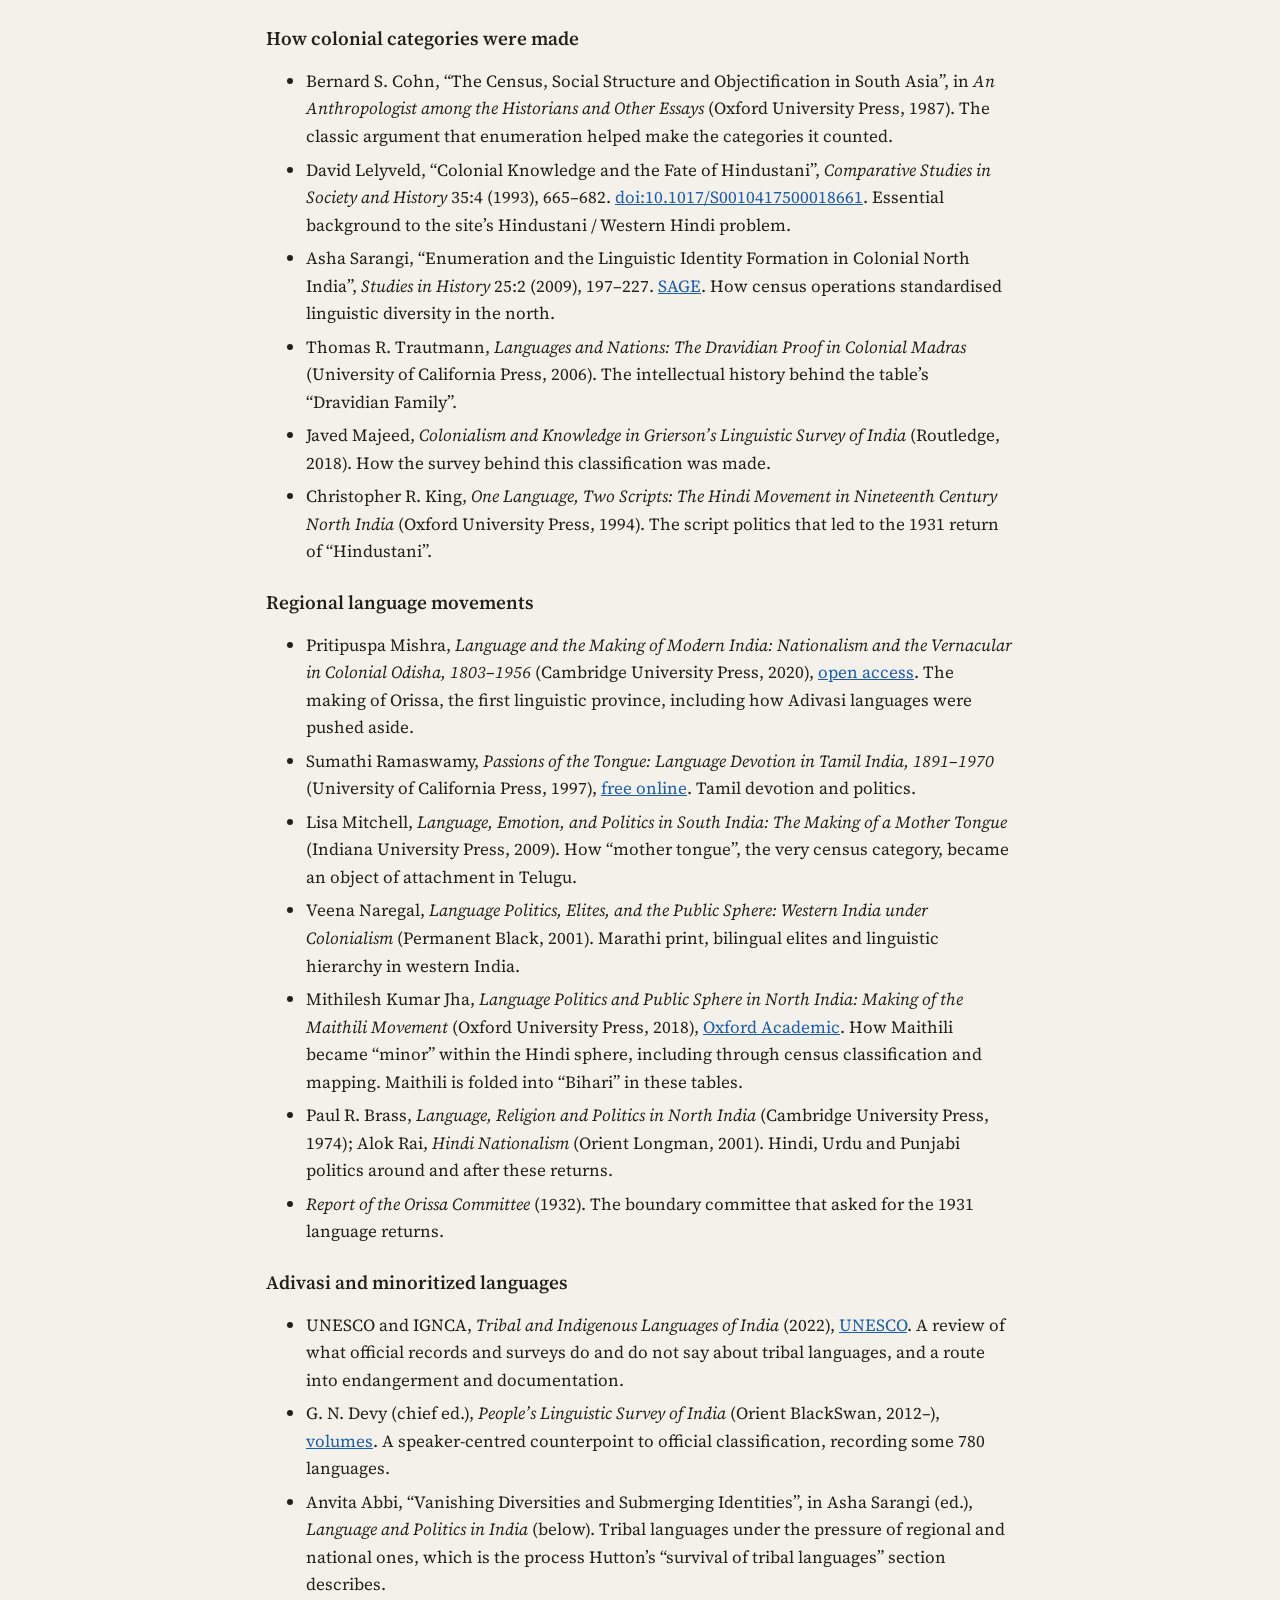
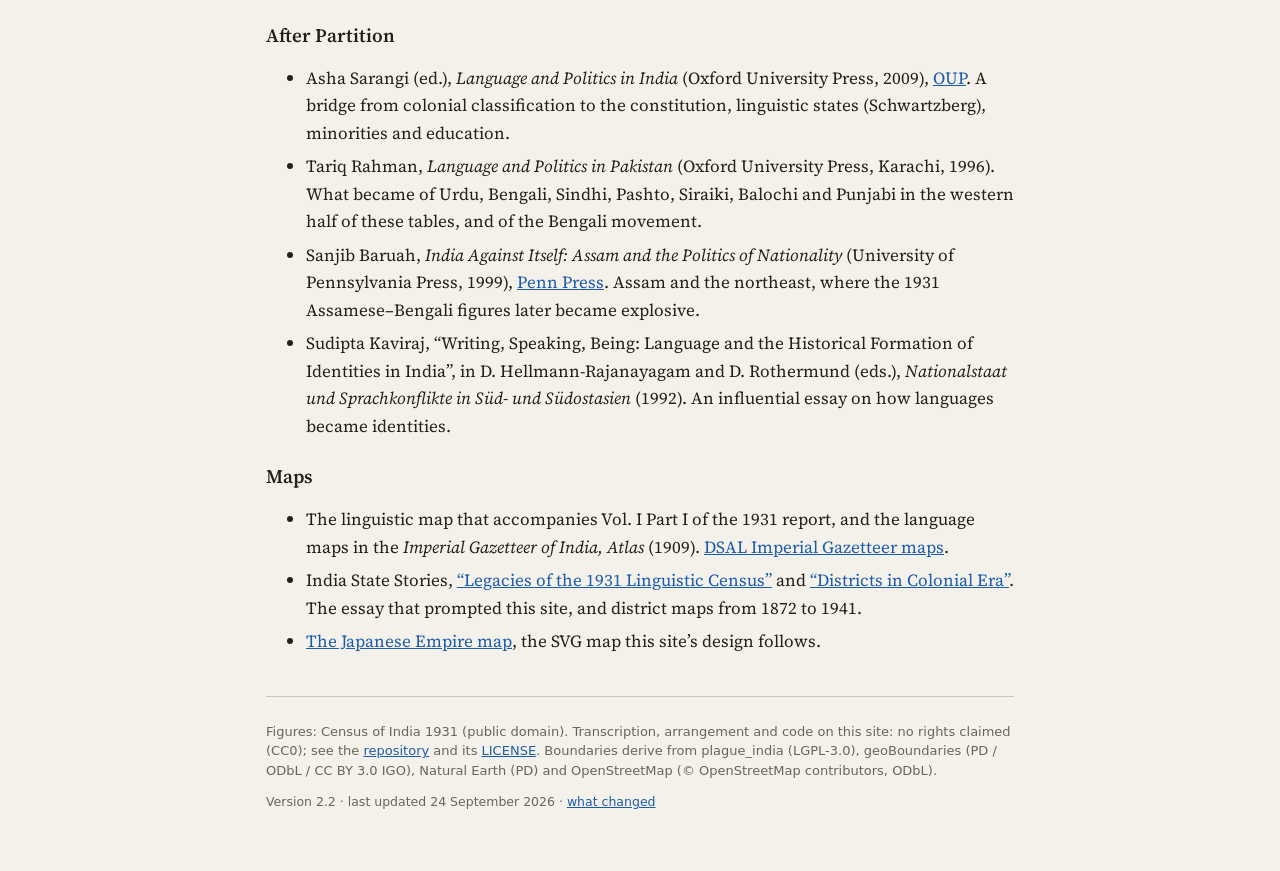
==== commit 334cdc61: "v2.2: one header on every page; section-tagged family names - Same header and links on all four page" ====
--- a/index.html
+++ b/index.html
@@ -25,19 +25,19 @@
 <header id="bar">
   <div class="brand">
     <h1><a href="./">Languages of India, 1931</a></h1>
-    <p class="sub">Mother tongues in the Census of India, 1931 &middot; Imperial Table XV</p>
+    <p class="sub">Mother tongues in the Census of India, 1931 &middot; Table XV</p>
     <p class="scope" title="What 'India' means on this site">1931 census territory · includes Burma and Aden · administrative units, not language regions</p>
   </div>
-  <nav aria-label="Sections">
-    <button type="button" id="btn-tour" class="btn">Start here</button>
-    <a href="#explore">Map</a>
+  <nav aria-label="Site">
+    <a href="#tour" id="btn-tour" class="btn">Start here</a>
+    <a href="#explore" aria-current="page">Province map</a>
+    <a href="districts.html">District map</a>
+    <a href="data.html">Province tables</a>
+    <a href="regional.html">District tables</a>
     <a href="#context">Context</a>
     <a href="#cautions">Cautions</a>
     <a href="#bilingual">Second languages</a>
-    <a href="districts.html">District map</a>
-    <a href="data.html">Province tables</a>
-    <a href="regional.html">District tables</a>
-    <a href="#method">Data</a>
+    <a href="#method">Sources and method</a>
     <a href="#resources">Further reading</a>
     <button type="button" id="btn-theme" class="icon-btn" aria-label="Toggle dark mode" title="Light / dark">&#9681;</button>
   </nav>
--- a/styles.css
+++ b/styles.css
@@ -280,7 +280,7 @@
 .toolbar { display: flex; flex-wrap: wrap; align-items: center; gap: 8px 12px; margin: 12px 0 8px; font-size: 14px; }
 .toolbar .spacer { flex: 1; }
 .toolbar select { width: auto; }
-.numfmt { color: var(--muted); font-size: 13px; }
+.numfmt { color: var(--muted); font-size: 13px; display: inline-flex; align-items: center; gap: 5px; cursor: pointer; }
 .btn { border: 1px solid var(--ink); background: var(--ink); color: var(--panel); border-radius: 8px; padding: 6px 12px; cursor: pointer; font-size: 13.5px; }
 .btn.ghost { background: transparent; color: var(--ink); border-color: var(--line); }
 .btn:disabled { opacity: .4; cursor: default; }
@@ -415,3 +415,4 @@
 .pop-tip b { display: block; font-size: 13px; }
 .pop-tip .big { display: block; font-size: 16px; font-weight: 600; font-variant-numeric: tabular-nums; }
 .pop-tip .m { display: block; color: var(--muted); font-size: 12px; }
+#bar nav a.btn, #bar nav a.btn:hover { color: var(--panel); background: var(--ink); }
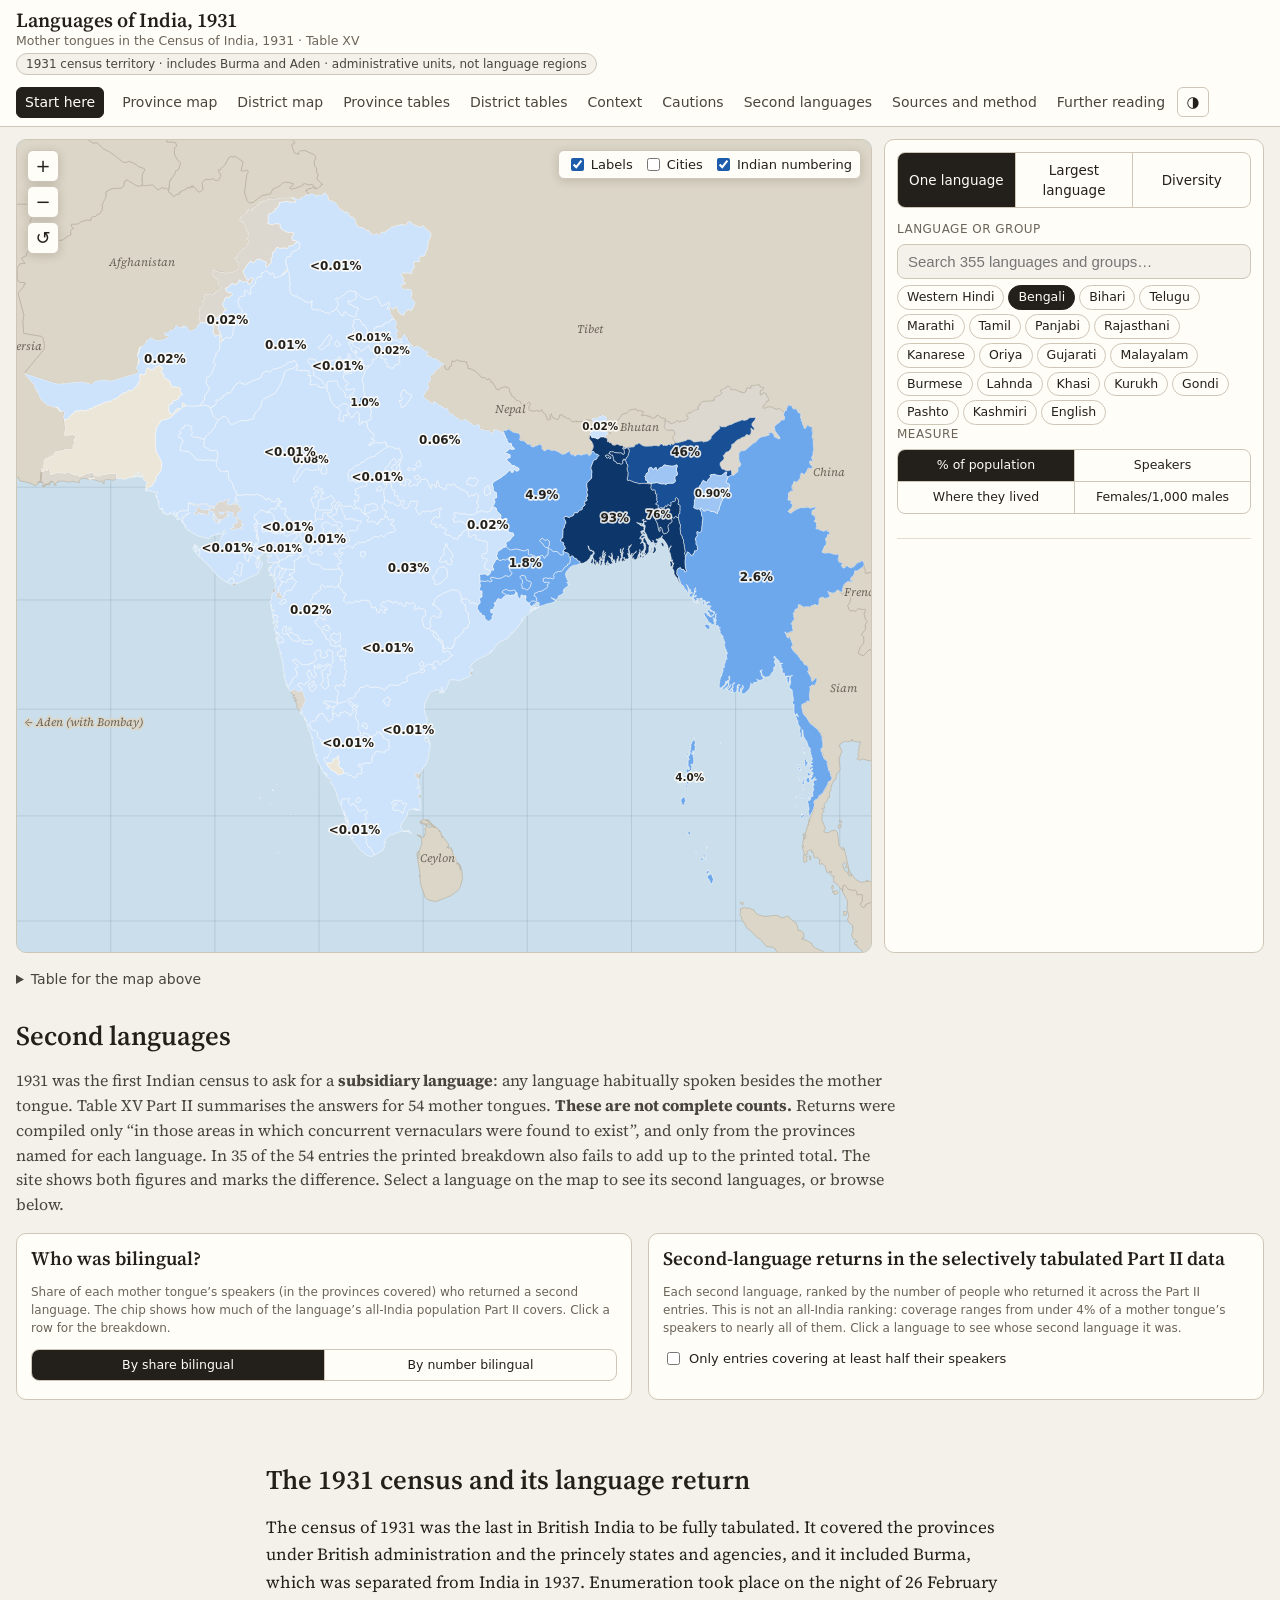
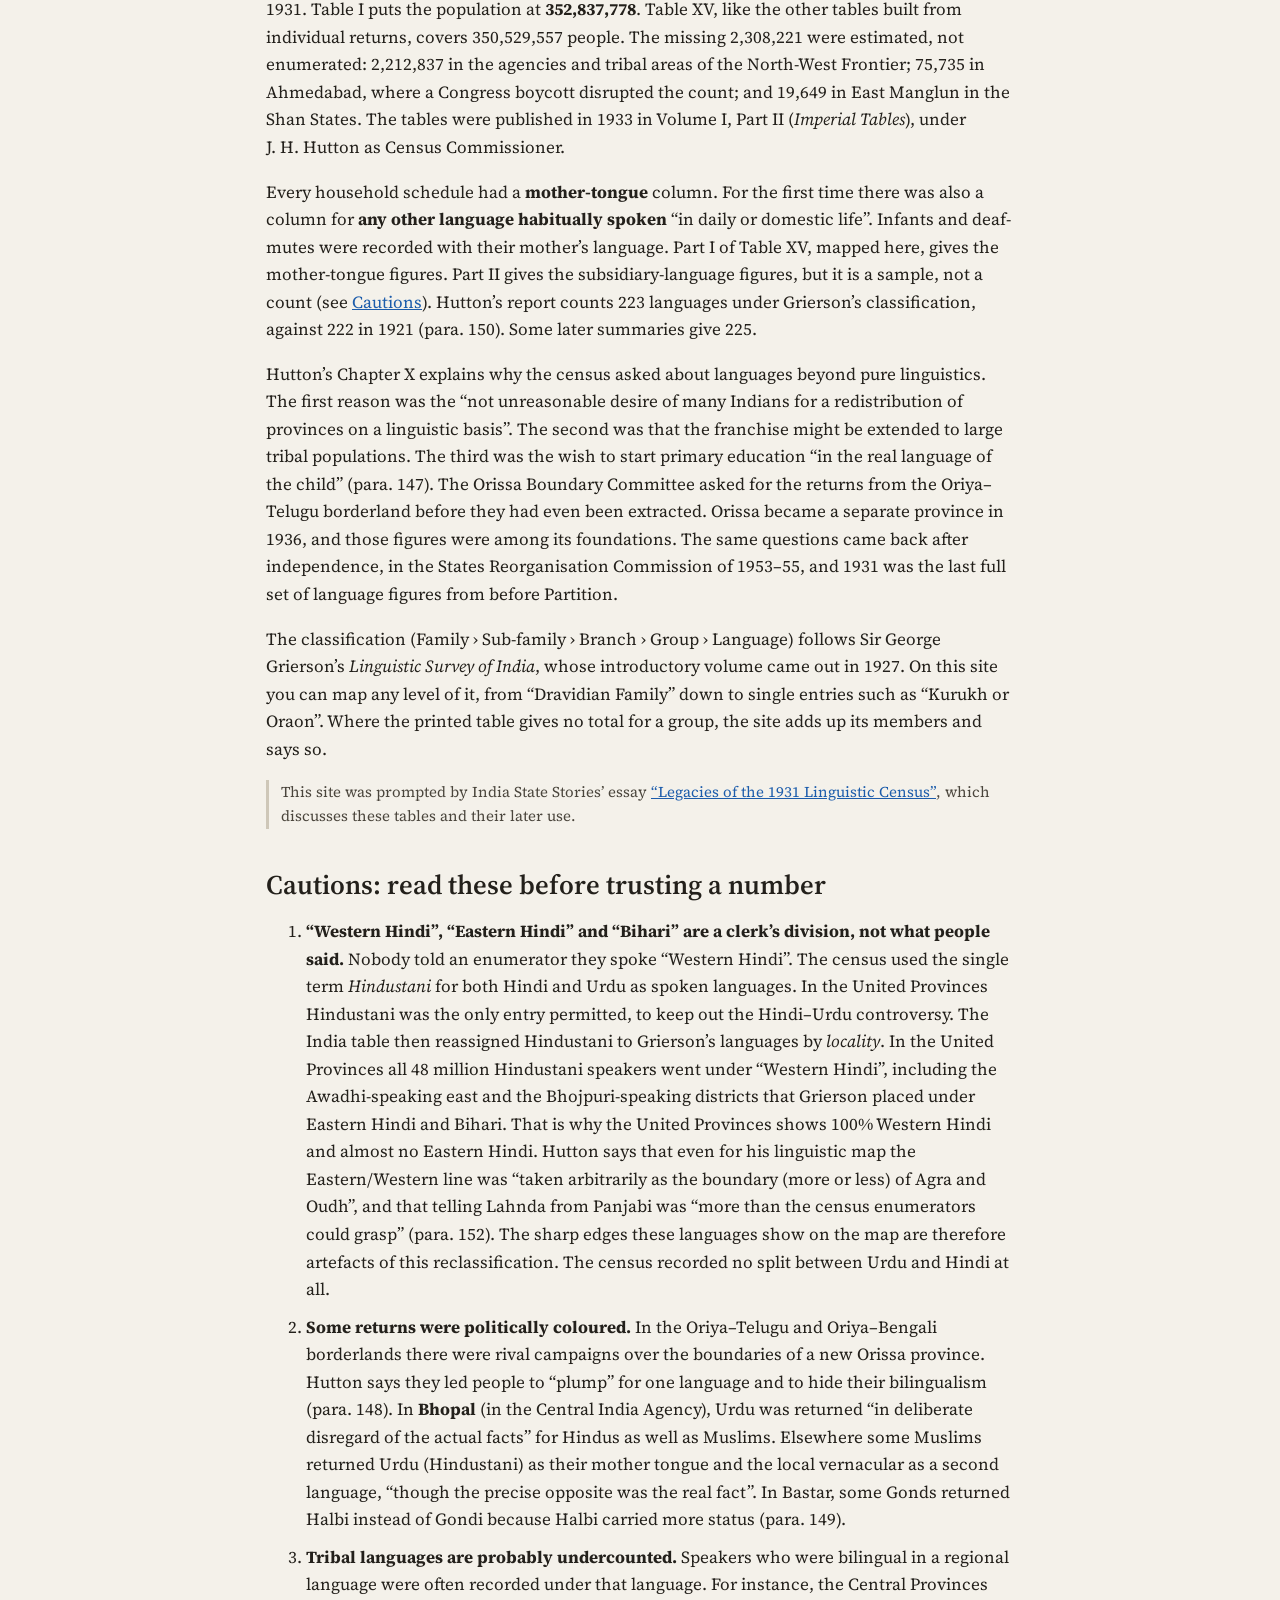
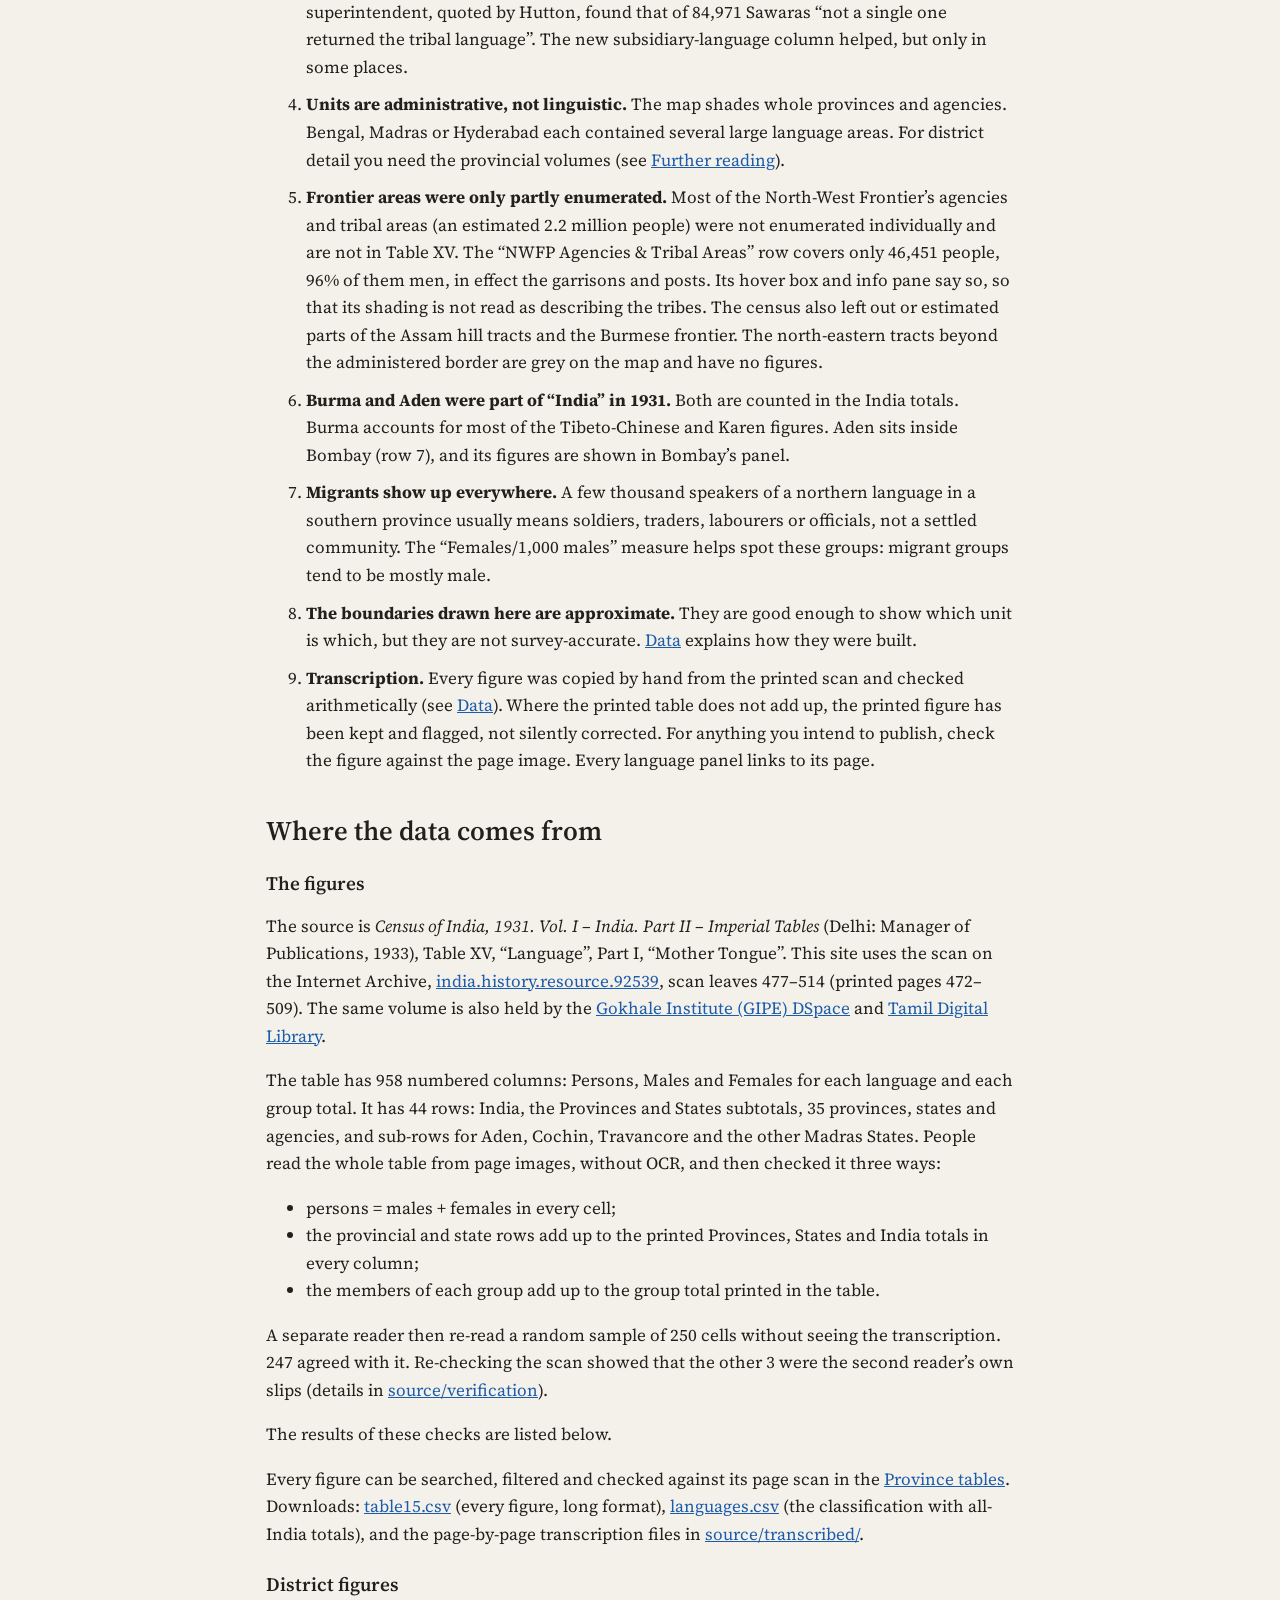
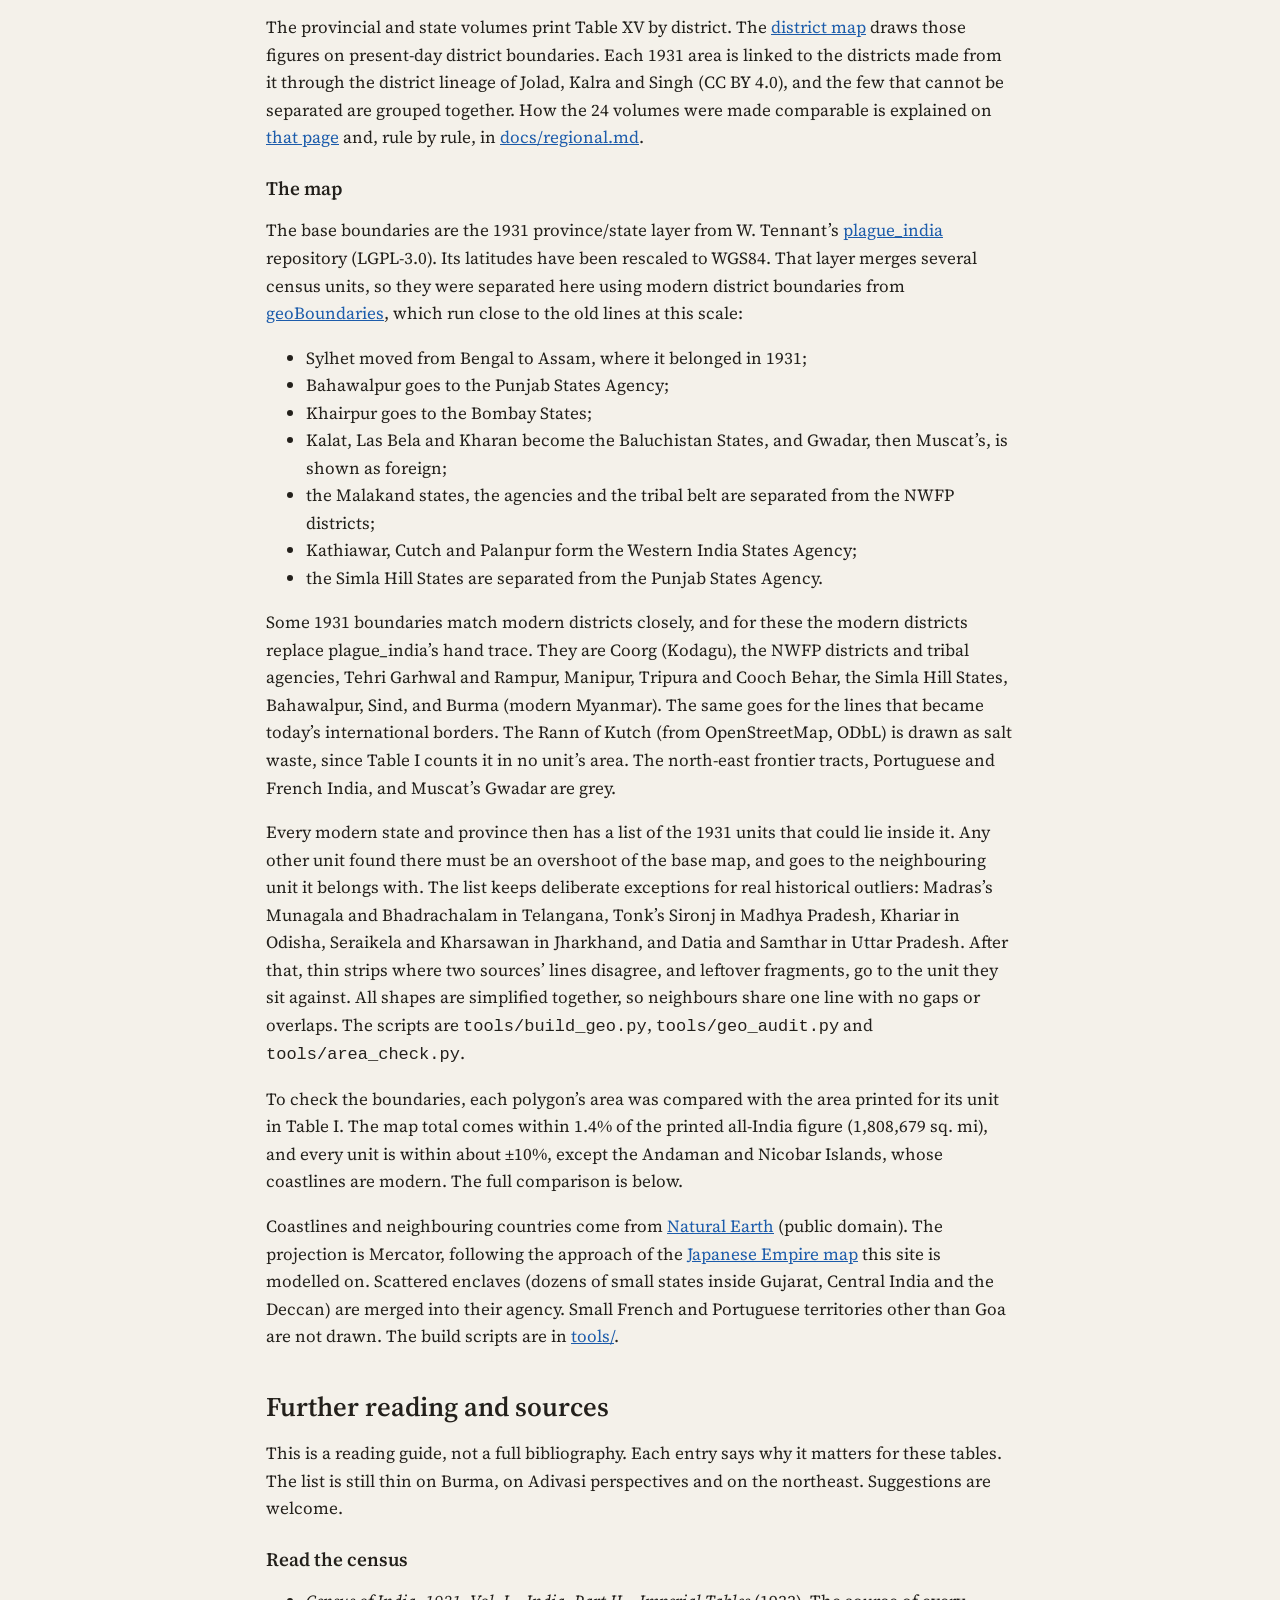
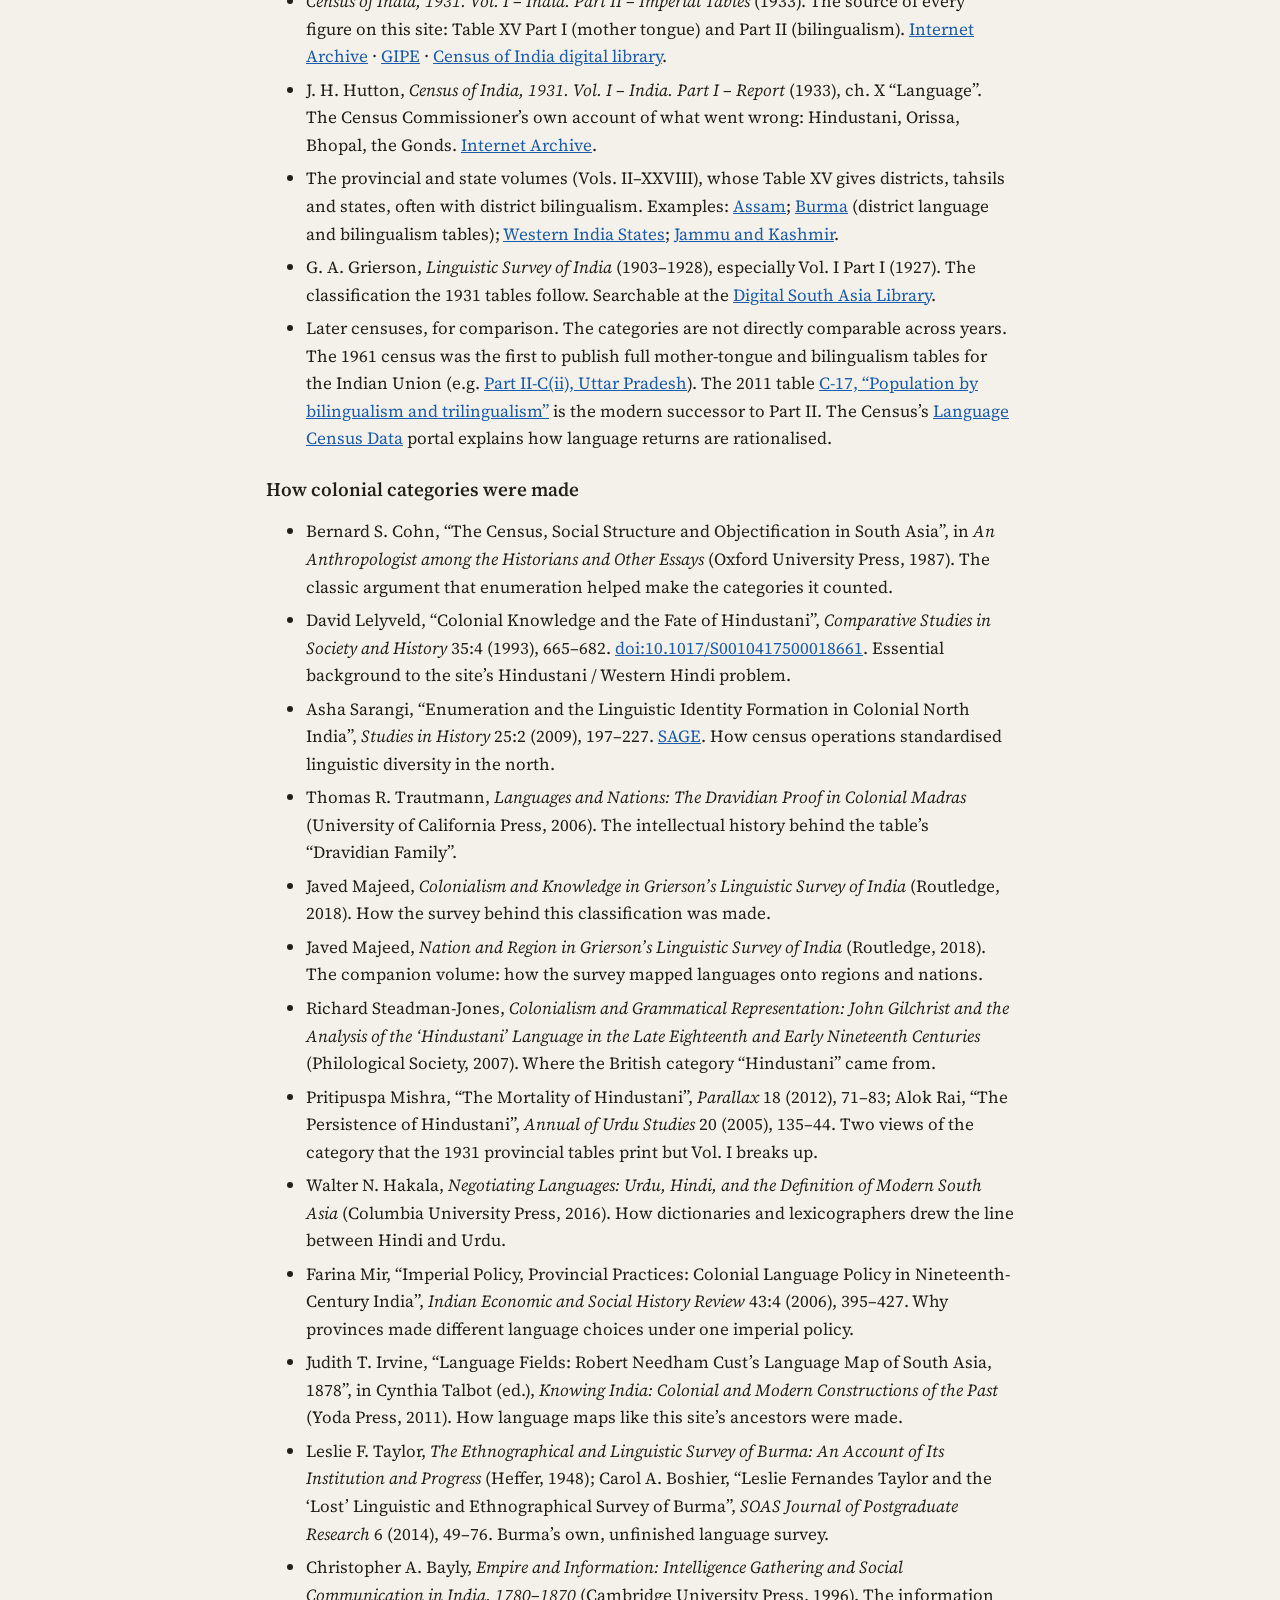
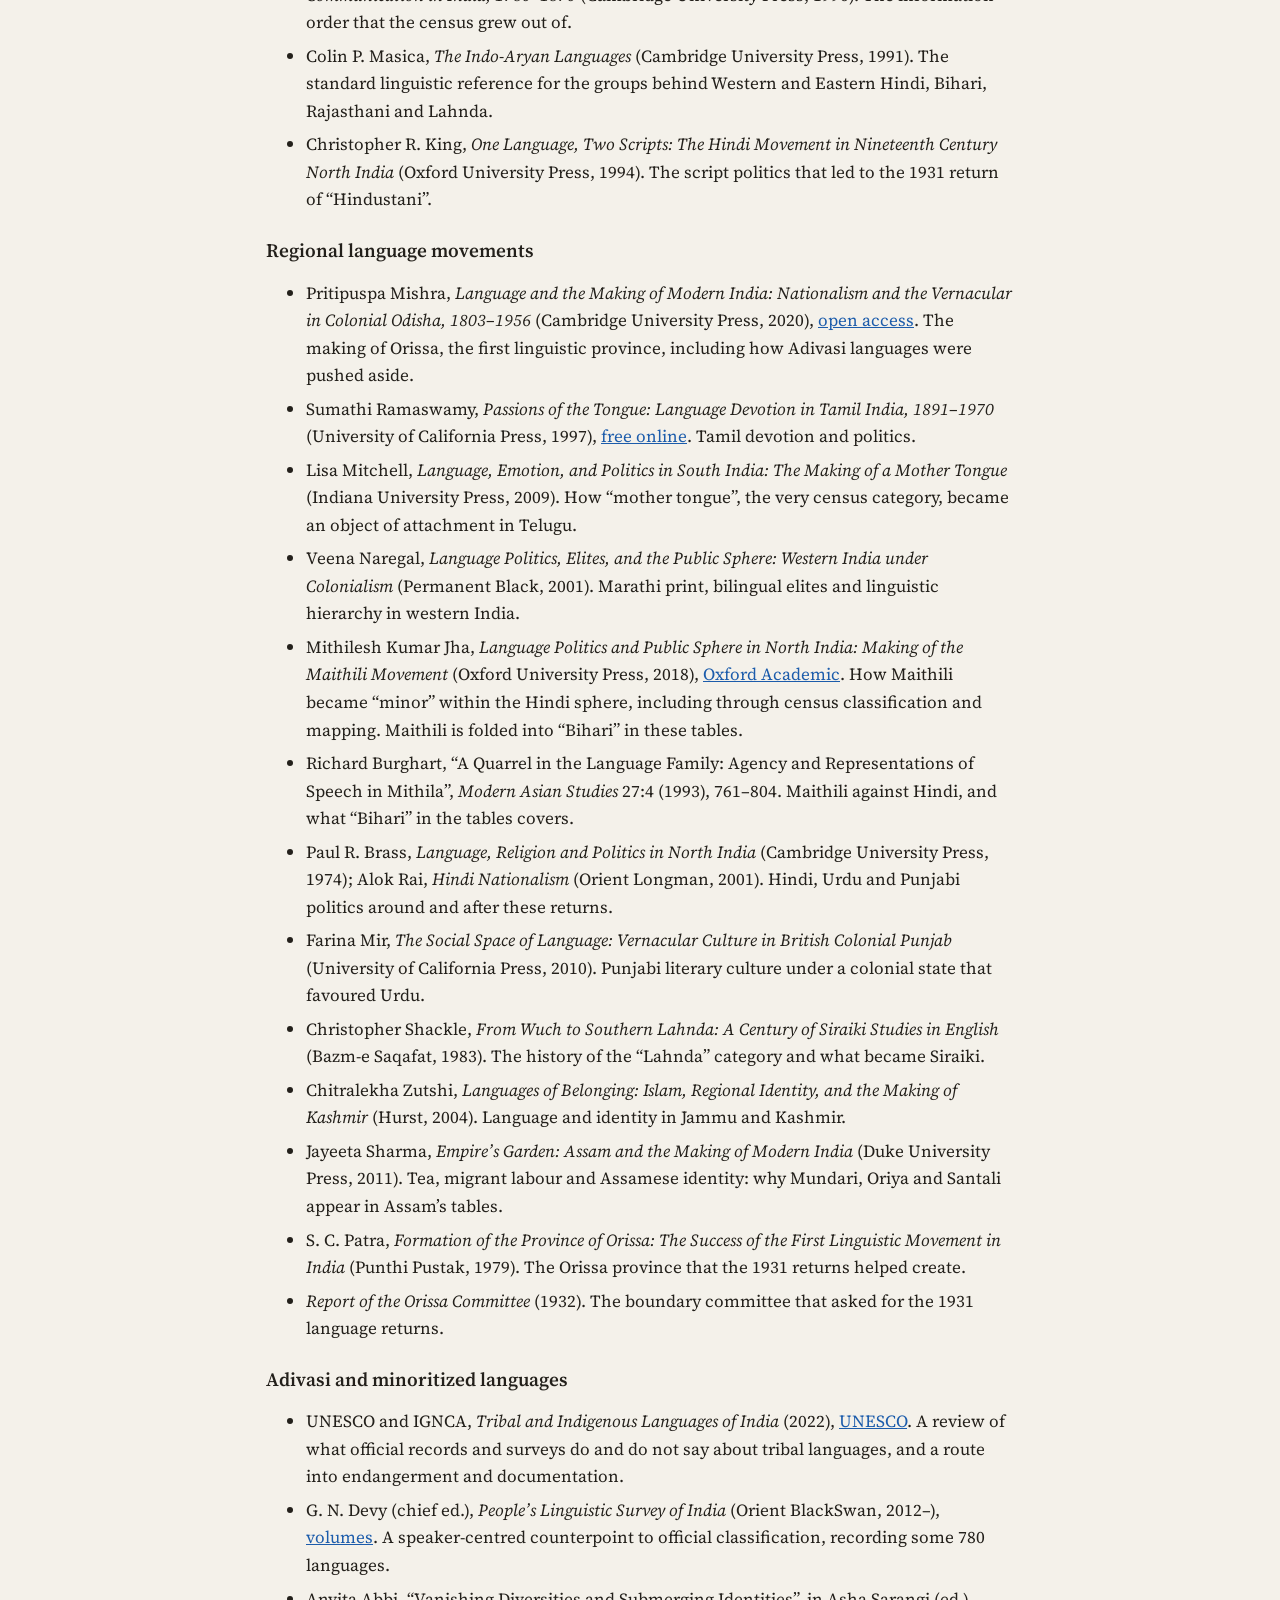
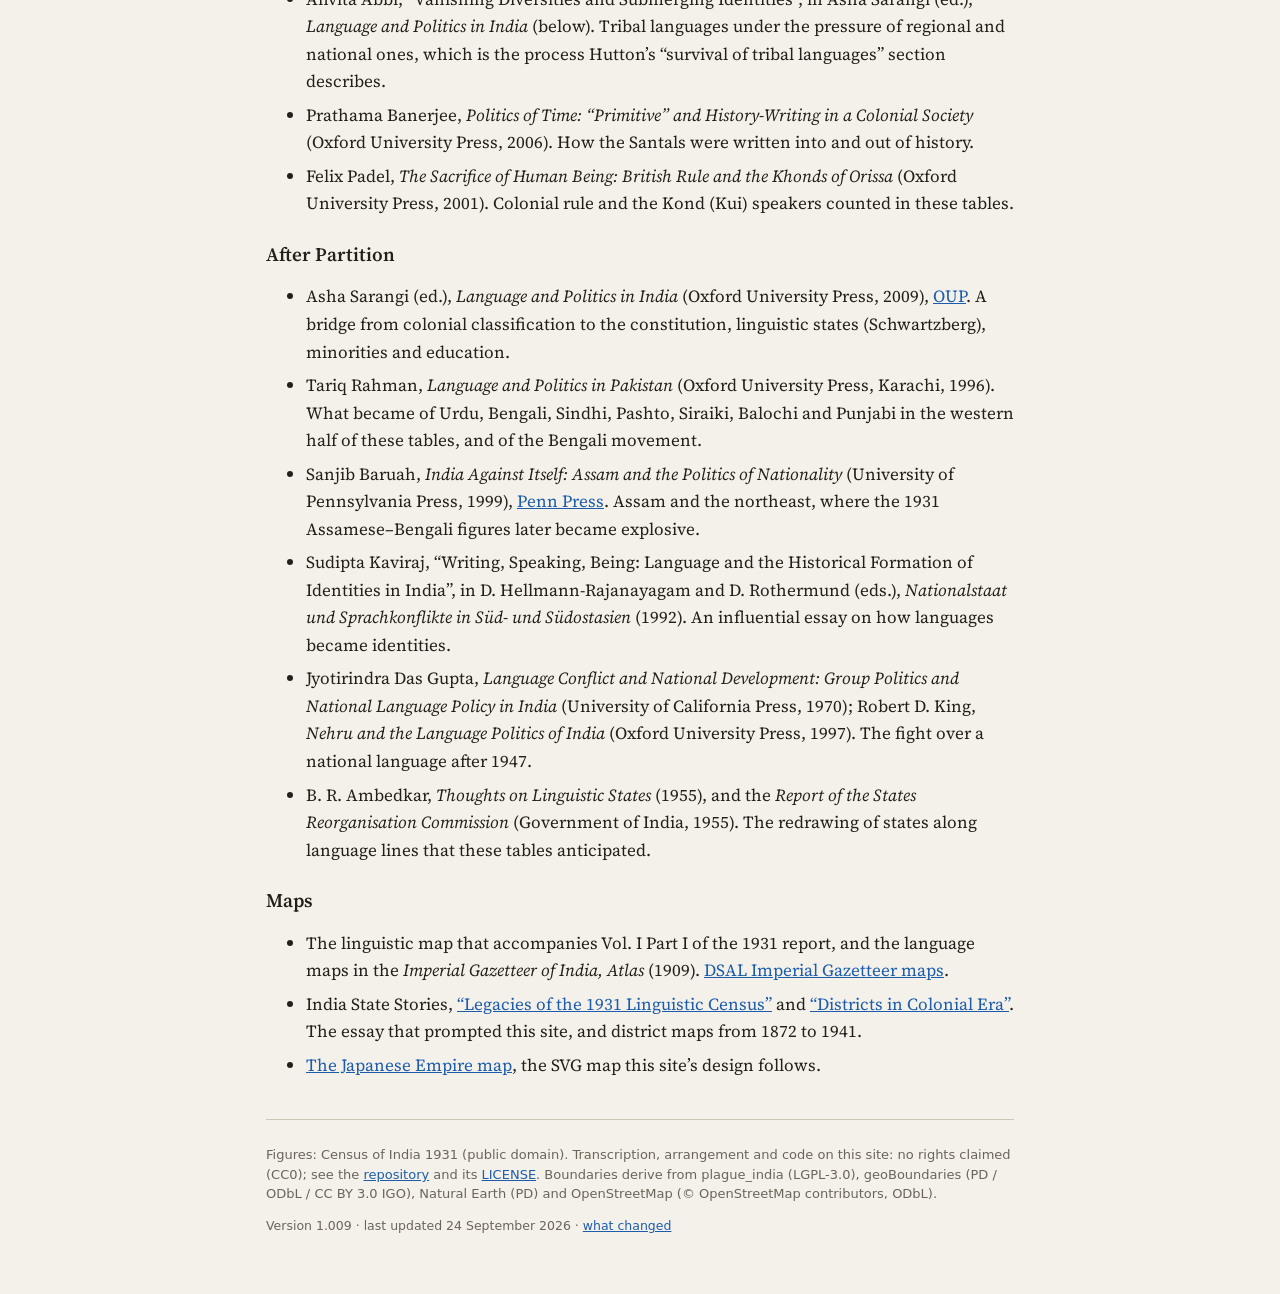
==== commit 81485097: "1.009: versioning 1.xxx; no hatching on province map; label fixes; reading list - Version numbers ar" ====
--- a/index.html
+++ b/index.html
@@ -64,7 +64,6 @@
           <g id="g-neigh"></g>
           <g id="g-extra"></g>
           <g id="g-units"></g>
-          <g id="g-modern"></g>
           <g id="g-bil"></g>
           <g id="g-circles"></g>
           <g id="g-cities"></g>
@@ -80,7 +79,6 @@
       <div id="map-toggles">
         <label><input type="checkbox" id="opt-labels" checked> Labels</label>
         <label><input type="checkbox" id="opt-cities"> Cities</label>
-        <label title="Show present-day international borders over the 1931 units"><input type="checkbox" id="opt-modern"> Modern borders</label>
         <label title="Indian grouping (1,23,456; lakh, crore). Untick for international grouping (123,456; thousand, million)."><input type="checkbox" id="opt-num" checked> Indian numbering</label>
       </div>
       <div id="tooltip" role="tooltip" hidden></div>
@@ -178,7 +176,7 @@
     <li><b>Some returns were politically coloured.</b> In the Oriya–Telugu and Oriya–Bengali borderlands there were rival campaigns over the boundaries of a new Orissa province. Hutton says they led people to “plump” for one language and to hide their bilingualism (para.&nbsp;148). In <b>Bhopal</b> (in the Central India Agency), Urdu was returned “in deliberate disregard of the actual facts” for Hindus as well as Muslims. Elsewhere some Muslims returned Urdu (Hindustani) as their mother tongue and the local vernacular as a second language, “though the precise opposite was the real fact”. In Bastar, some Gonds returned Halbi instead of Gondi because Halbi carried more status (para.&nbsp;149).</li>
     <li><b>Tribal languages are probably undercounted.</b> Speakers who were bilingual in a regional language were often recorded under that language. For instance, the Central Provinces superintendent, quoted by Hutton, found that of 84,971 Sawaras “not a single one returned the tribal language”. The new subsidiary-language column helped, but only in some places.</li>
     <li><b>Units are administrative, not linguistic.</b> The map shades whole provinces and agencies. Bengal, Madras or Hyderabad each contained several large language areas. For district detail you need the provincial volumes (see <a href="#resources">Further reading</a>).</li>
-    <li><b>Frontier areas were only partly enumerated.</b> Most of the North-West Frontier’s agencies and tribal areas (an estimated 2.2 million people) were not enumerated individually and are not in Table XV. The “NWFP Agencies &amp; Tribal Areas” row covers only 46,451 people, 96% of them men, in effect the garrisons and posts. The map hatches this unit so that its shading is not read as describing the tribes. The census also left out or estimated parts of the Assam hill tracts and the Burmese frontier. The north-eastern tracts beyond the administered border are hatched on the map and have no figures.</li>
+    <li><b>Frontier areas were only partly enumerated.</b> Most of the North-West Frontier’s agencies and tribal areas (an estimated 2.2 million people) were not enumerated individually and are not in Table XV. The “NWFP Agencies &amp; Tribal Areas” row covers only 46,451 people, 96% of them men, in effect the garrisons and posts. Its hover box and info pane say so, so that its shading is not read as describing the tribes. The census also left out or estimated parts of the Assam hill tracts and the Burmese frontier. The north-eastern tracts beyond the administered border are grey on the map and have no figures.</li>
     <li><b>Burma and Aden were part of “India” in 1931.</b> Both are counted in the India totals. Burma accounts for most of the Tibeto-Chinese and Karen figures. Aden sits inside Bombay (row 7), and its figures are shown in Bombay’s panel.</li>
     <li><b>Migrants show up everywhere.</b> A few thousand speakers of a northern language in a southern province usually means soldiers, traders, labourers or officials, not a settled community. The “Females/1,000 males” measure helps spot these groups: migrant groups tend to be mostly male.</li>
     <li><b>The boundaries drawn here are approximate.</b> They are good enough to show which unit is which, but they are not survey-accurate. <a href="#method">Data</a> explains how they were built.</li>
@@ -213,7 +211,7 @@
     <li>Kathiawar, Cutch and Palanpur form the Western India States Agency;</li>
     <li>the Simla Hill States are separated from the Punjab States Agency.</li>
   </ul>
-  <p>Some 1931 boundaries match modern districts closely, and for these the modern districts replace plague_india’s hand trace. They are Coorg (Kodagu), the NWFP districts and tribal agencies, Tehri Garhwal and Rampur, Manipur, Tripura and Cooch Behar, the Simla Hill States, Bahawalpur, Sind, and Burma (modern Myanmar). The same goes for the lines that became today’s international borders. The Rann of Kutch (from OpenStreetMap, ODbL) is drawn as salt waste, since Table I counts it in no unit’s area. The north-east frontier tracts, Portuguese and French India, and Muscat’s Gwadar are hatched.</p>
+  <p>Some 1931 boundaries match modern districts closely, and for these the modern districts replace plague_india’s hand trace. They are Coorg (Kodagu), the NWFP districts and tribal agencies, Tehri Garhwal and Rampur, Manipur, Tripura and Cooch Behar, the Simla Hill States, Bahawalpur, Sind, and Burma (modern Myanmar). The same goes for the lines that became today’s international borders. The Rann of Kutch (from OpenStreetMap, ODbL) is drawn as salt waste, since Table I counts it in no unit’s area. The north-east frontier tracts, Portuguese and French India, and Muscat’s Gwadar are grey.</p>
   <p>Every modern state and province then has a list of the 1931 units that could lie inside it. Any other unit found there must be an overshoot of the base map, and goes to the neighbouring unit it belongs with. The list keeps deliberate exceptions for real historical outliers: Madras’s Munagala and Bhadrachalam in Telangana, Tonk’s Sironj in Madhya Pradesh, Khariar in Odisha, Seraikela and Kharsawan in Jharkhand, and Datia and Samthar in Uttar Pradesh. After that, thin strips where two sources’ lines disagree, and leftover fragments, go to the unit they sit against. All shapes are simplified together, so neighbours share one line with no gaps or overlaps. The scripts are <code>tools/build_geo.py</code>, <code>tools/geo_audit.py</code> and <code>tools/area_check.py</code>.</p>
   <p>To check the boundaries, each polygon’s area was compared with the area printed for its unit in Table I. The map total comes within 1.4% of the printed all-India figure (1,808,679 sq. mi), and every unit is within about ±10%, except the Andaman and Nicobar Islands, whose coastlines are modern. The full comparison is below.</p>
   <div id="area-table"></div>
@@ -240,6 +238,15 @@
     <li>Asha Sarangi, “Enumeration and the Linguistic Identity Formation in Colonial North India”, <i>Studies in History</i> 25:2 (2009), 197–227. <a href="https://journals.sagepub.com/doi/abs/10.1177/025764301002500202">SAGE</a>. How census operations standardised linguistic diversity in the north.</li>
     <li>Thomas R. Trautmann, <i>Languages and Nations: The Dravidian Proof in Colonial Madras</i> (University of California Press, 2006). The intellectual history behind the table’s “Dravidian Family”.</li>
     <li>Javed Majeed, <i>Colonialism and Knowledge in Grierson’s Linguistic Survey of India</i> (Routledge, 2018). How the survey behind this classification was made.</li>
+    <li>Javed Majeed, <i>Nation and Region in Grierson’s Linguistic Survey of India</i> (Routledge, 2018). The companion volume: how the survey mapped languages onto regions and nations.</li>
+    <li>Richard Steadman-Jones, <i>Colonialism and Grammatical Representation: John Gilchrist and the Analysis of the ‘Hindustani’ Language in the Late Eighteenth and Early Nineteenth Centuries</i> (Philological Society, 2007). Where the British category “Hindustani” came from.</li>
+    <li>Pritipuspa Mishra, “The Mortality of Hindustani”, <i>Parallax</i> 18 (2012), 71–83; Alok Rai, “The Persistence of Hindustani”, <i>Annual of Urdu Studies</i> 20 (2005), 135–44. Two views of the category that the 1931 provincial tables print but Vol. I breaks up.</li>
+    <li>Walter N. Hakala, <i>Negotiating Languages: Urdu, Hindi, and the Definition of Modern South Asia</i> (Columbia University Press, 2016). How dictionaries and lexicographers drew the line between Hindi and Urdu.</li>
+    <li>Farina Mir, “Imperial Policy, Provincial Practices: Colonial Language Policy in Nineteenth-Century India”, <i>Indian Economic and Social History Review</i> 43:4 (2006), 395–427. Why provinces made different language choices under one imperial policy.</li>
+    <li>Judith T. Irvine, “Language Fields: Robert Needham Cust’s Language Map of South Asia, 1878”, in Cynthia Talbot (ed.), <i>Knowing India: Colonial and Modern Constructions of the Past</i> (Yoda Press, 2011). How language maps like this site’s ancestors were made.</li>
+    <li>Leslie F. Taylor, <i>The Ethnographical and Linguistic Survey of Burma: An Account of Its Institution and Progress</i> (Heffer, 1948); Carol A. Boshier, “Leslie Fernandes Taylor and the ‘Lost’ Linguistic and Ethnographical Survey of Burma”, <i>SOAS Journal of Postgraduate Research</i> 6 (2014), 49–76. Burma’s own, unfinished language survey.</li>
+    <li>Christopher A. Bayly, <i>Empire and Information: Intelligence Gathering and Social Communication in India, 1780–1870</i> (Cambridge University Press, 1996). The information order that the census grew out of.</li>
+    <li>Colin P. Masica, <i>The Indo-Aryan Languages</i> (Cambridge University Press, 1991). The standard linguistic reference for the groups behind Western and Eastern Hindi, Bihari, Rajasthani and Lahnda.</li>
     <li>Christopher R. King, <i>One Language, Two Scripts: The Hindi Movement in Nineteenth Century North India</i> (Oxford University Press, 1994). The script politics that led to the 1931 return of “Hindustani”.</li>
   </ul>
 
@@ -250,7 +257,13 @@
     <li>Lisa Mitchell, <i>Language, Emotion, and Politics in South India: The Making of a Mother Tongue</i> (Indiana University Press, 2009). How “mother tongue”, the very census category, became an object of attachment in Telugu.</li>
     <li>Veena Naregal, <i>Language Politics, Elites, and the Public Sphere: Western India under Colonialism</i> (Permanent Black, 2001). Marathi print, bilingual elites and linguistic hierarchy in western India.</li>
     <li>Mithilesh Kumar Jha, <i>Language Politics and Public Sphere in North India: Making of the Maithili Movement</i> (Oxford University Press, 2018), <a href="https://academic.oup.com/book/32339">Oxford Academic</a>. How Maithili became “minor” within the Hindi sphere, including through census classification and mapping. Maithili is folded into “Bihari” in these tables.</li>
+    <li>Richard Burghart, “A Quarrel in the Language Family: Agency and Representations of Speech in Mithila”, <i>Modern Asian Studies</i> 27:4 (1993), 761–804. Maithili against Hindi, and what “Bihari” in the tables covers.</li>
     <li>Paul R. Brass, <i>Language, Religion and Politics in North India</i> (Cambridge University Press, 1974); Alok Rai, <i>Hindi Nationalism</i> (Orient Longman, 2001). Hindi, Urdu and Punjabi politics around and after these returns.</li>
+    <li>Farina Mir, <i>The Social Space of Language: Vernacular Culture in British Colonial Punjab</i> (University of California Press, 2010). Punjabi literary culture under a colonial state that favoured Urdu.</li>
+    <li>Christopher Shackle, <i>From Wuch to Southern Lahnda: A Century of Siraiki Studies in English</i> (Bazm-e Saqafat, 1983). The history of the “Lahnda” category and what became Siraiki.</li>
+    <li>Chitralekha Zutshi, <i>Languages of Belonging: Islam, Regional Identity, and the Making of Kashmir</i> (Hurst, 2004). Language and identity in Jammu and Kashmir.</li>
+    <li>Jayeeta Sharma, <i>Empire’s Garden: Assam and the Making of Modern India</i> (Duke University Press, 2011). Tea, migrant labour and Assamese identity: why Mundari, Oriya and Santali appear in Assam’s tables.</li>
+    <li>S. C. Patra, <i>Formation of the Province of Orissa: The Success of the First Linguistic Movement in India</i> (Punthi Pustak, 1979). The Orissa province that the 1931 returns helped create.</li>
     <li><i>Report of the Orissa Committee</i> (1932). The boundary committee that asked for the 1931 language returns.</li>
   </ul>
 
@@ -259,6 +272,8 @@
     <li>UNESCO and IGNCA, <i>Tribal and Indigenous Languages of India</i> (2022), <a href="https://www.unesco.org/en/articles/unesco-launches-report-indias-tribal-and-indigenous-languages">UNESCO</a>. A review of what official records and surveys do and do not say about tribal languages, and a route into endangerment and documentation.</li>
     <li>G. N. Devy (chief ed.), <i>People’s Linguistic Survey of India</i> (Orient BlackSwan, 2012–), <a href="https://orientblackswan.com/books?id=0&amp;pid=0&amp;sid=191">volumes</a>. A speaker-centred counterpoint to official classification, recording some 780 languages.</li>
     <li>Anvita Abbi, “Vanishing Diversities and Submerging Identities”, in Asha Sarangi (ed.), <i>Language and Politics in India</i> (below). Tribal languages under the pressure of regional and national ones, which is the process Hutton’s “survival of tribal languages” section describes.</li>
+    <li>Prathama Banerjee, <i>Politics of Time: “Primitive” and History-Writing in a Colonial Society</i> (Oxford University Press, 2006). How the Santals were written into and out of history.</li>
+    <li>Felix Padel, <i>The Sacrifice of Human Being: British Rule and the Khonds of Orissa</i> (Oxford University Press, 2001). Colonial rule and the Kond (Kui) speakers counted in these tables.</li>
   </ul>
 
   <h3>After Partition</h3>
@@ -267,6 +282,8 @@
     <li>Tariq Rahman, <i>Language and Politics in Pakistan</i> (Oxford University Press, Karachi, 1996). What became of Urdu, Bengali, Sindhi, Pashto, Siraiki, Balochi and Punjabi in the western half of these tables, and of the Bengali movement.</li>
     <li>Sanjib Baruah, <i>India Against Itself: Assam and the Politics of Nationality</i> (University of Pennsylvania Press, 1999), <a href="https://www.pennpress.org/9780812234916/india-against-itself/">Penn Press</a>. Assam and the northeast, where the 1931 Assamese–Bengali figures later became explosive.</li>
     <li>Sudipta Kaviraj, “Writing, Speaking, Being: Language and the Historical Formation of Identities in India”, in D. Hellmann-Rajanayagam and D. Rothermund (eds.), <i>Nationalstaat und Sprachkonflikte in Süd- und Südostasien</i> (1992). An influential essay on how languages became identities.</li>
+    <li>Jyotirindra Das Gupta, <i>Language Conflict and National Development: Group Politics and National Language Policy in India</i> (University of California Press, 1970); Robert D. King, <i>Nehru and the Language Politics of India</i> (Oxford University Press, 1997). The fight over a national language after 1947.</li>
+    <li>B. R. Ambedkar, <i>Thoughts on Linguistic States</i> (1955), and the <i>Report of the States Reorganisation Commission</i> (Government of India, 1955). The redrawing of states along language lines that these tables anticipated.</li>
   </ul>
 
   <h3>Maps</h3>
--- a/styles.css
+++ b/styles.css
@@ -13,7 +13,7 @@
   --ocean: #cadfeb;
   --land: #ece6d8;        /* a unit with nothing to show */
   --nofig: #dcd8cf;       /* district map: no figures for this area */
-  --sel: #f6dc5a;         /* selection outline: light yellow */
+  --sel: #fff59d;         /* selection outline: bright pastel yellow */
   --neigh: #dcd6c8;
   --neigh-line: #b9b1a1;
   --unit-line: #fffdf8;
@@ -102,7 +102,7 @@
 .neigh { fill: var(--neigh); stroke: var(--neigh-line); stroke-width: .7; vector-effect: non-scaling-stroke; }
 .neigh-label { fill: var(--muted); font: italic 11px var(--serif); text-anchor: middle; pointer-events: none;
   paint-order: stroke; stroke: var(--neigh); stroke-width: 3px; }
-.extra { fill: url(#hatch); stroke: var(--neigh-line); stroke-width: .6; vector-effect: non-scaling-stroke; }
+.extra { fill: var(--nofig); stroke: var(--neigh-line); stroke-width: .6; vector-effect: non-scaling-stroke; }
 .hatch-line { stroke: var(--hatch); stroke-width: .6; stroke-opacity: .7; }
 .hatch-bg { fill: var(--land); }
 .unit { stroke: var(--unit-line); stroke-width: 1.1; vector-effect: non-scaling-stroke; stroke-linejoin: round;
@@ -318,7 +318,6 @@
 .unit, .neigh, .extra, .over-hatch { fill-rule: evenodd; }
 
 /* ------------------------------------------------------------ second languages */
-.bil-area { fill: none; stroke: var(--ink); stroke-width: 1.6; stroke-dasharray: 4 3; vector-effect: non-scaling-stroke; pointer-events: none; }
 #legend .sw.dash { border: 1.6px dashed var(--ink); background: transparent; }
 .bil-block { margin-top: 10px; padding-top: 8px; border-top: 1px dashed var(--line); }
 .bil-block.inline { border-top: 0; margin-top: 0; padding: 4px 0 8px; }
@@ -344,7 +343,7 @@
 #bar .scope { margin: 2px 0 0; font-size: 12px; color: var(--ink-2); display: inline-block; border: 1px solid var(--line);
   border-radius: 999px; padding: 1px 9px; background: var(--bg); }
 #btn-tour { margin-right: 6px; }
-.modern { fill: none; stroke: var(--ink-2); stroke-width: 1.6; stroke-dasharray: 5 3; vector-effect: non-scaling-stroke; pointer-events: none; }
+.modern { fill: none; stroke: var(--ink-2); stroke-width: 1.4; vector-effect: non-scaling-stroke; pointer-events: none; }
 #g-modern { display: none; }
 #stage.show-modern #g-modern { display: inline; }
 .flag-m { display: inline-block; min-width: 15px; padding: 0 4px; margin-left: 2px; border-radius: 8px; border: 1px solid var(--accent);
@@ -416,3 +415,4 @@
 .pop-tip .big { display: block; font-size: 16px; font-weight: 600; font-variant-numeric: tabular-nums; }
 .pop-tip .m { display: block; color: var(--muted); font-size: 12px; }
 #bar nav a.btn, #bar nav a.btn:hover { color: var(--panel); background: var(--ink); }
+#g-units .unit.nofig { fill: var(--nofig); }
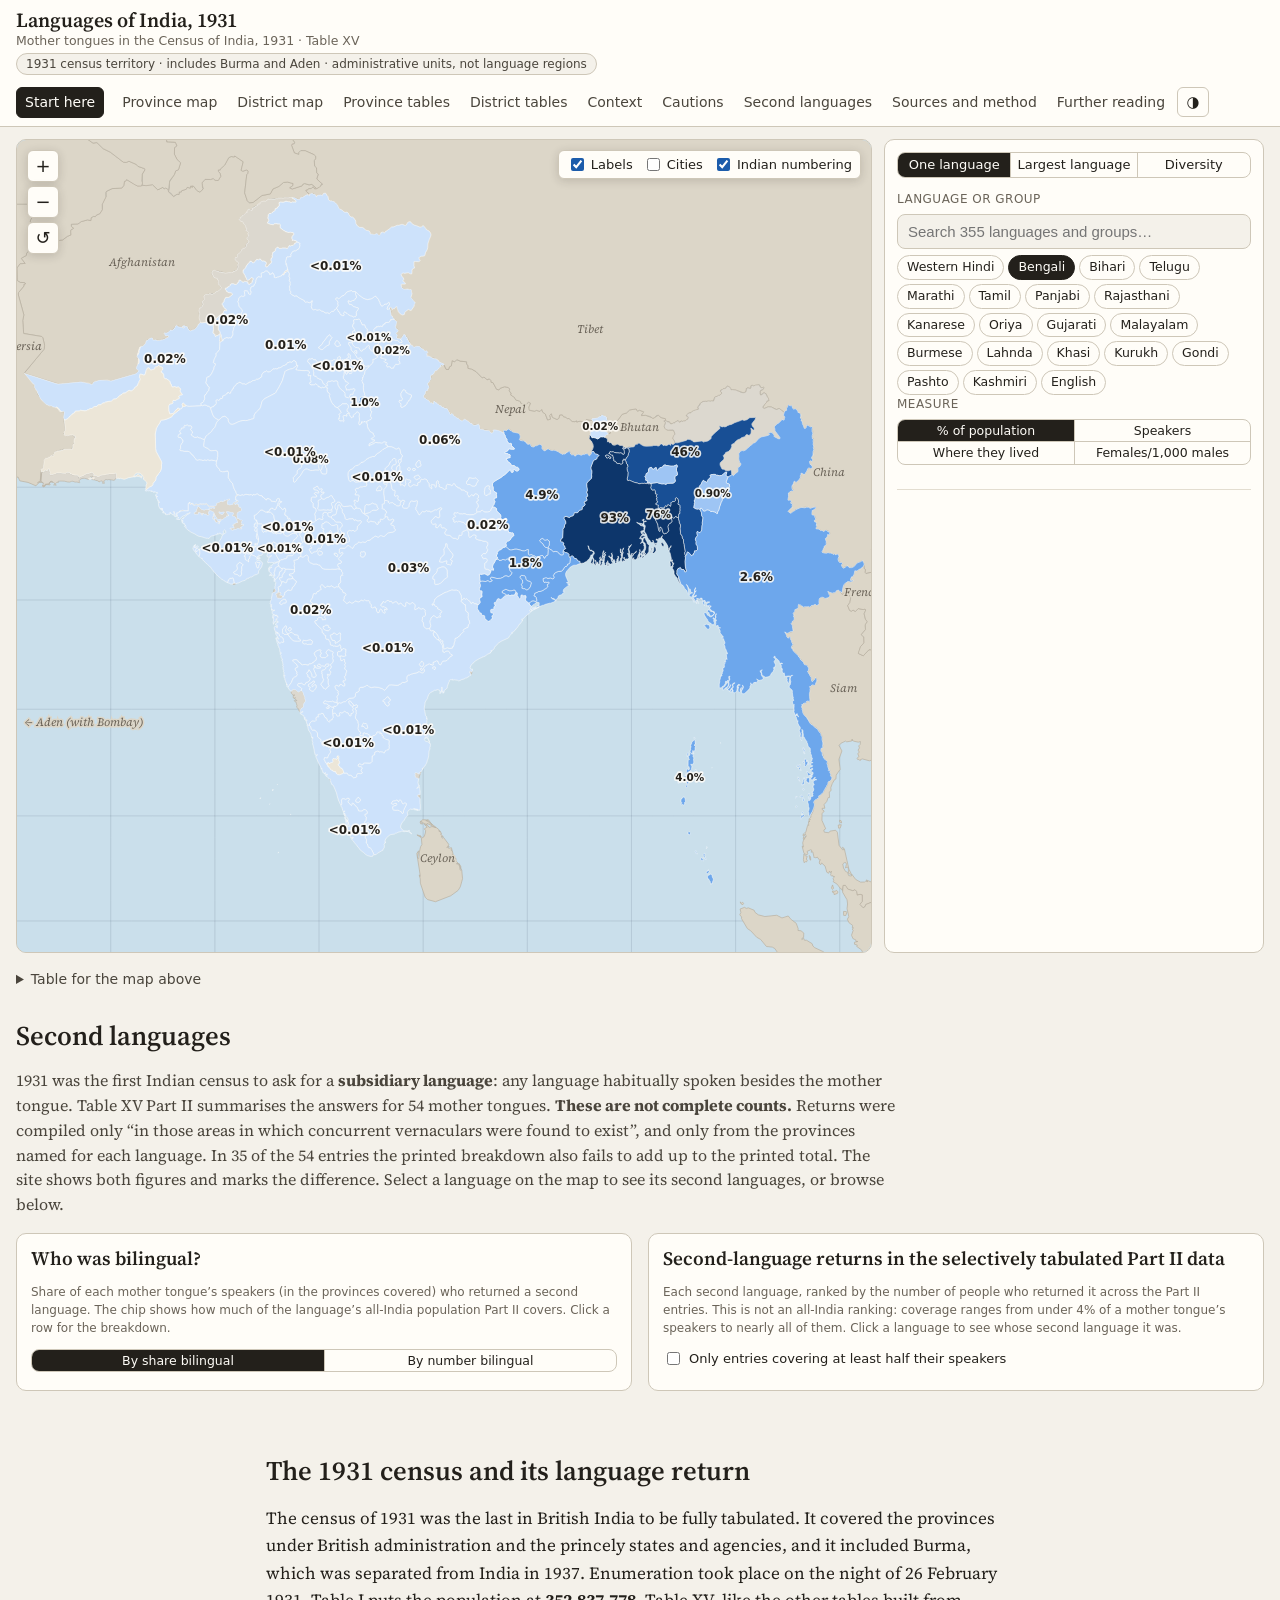
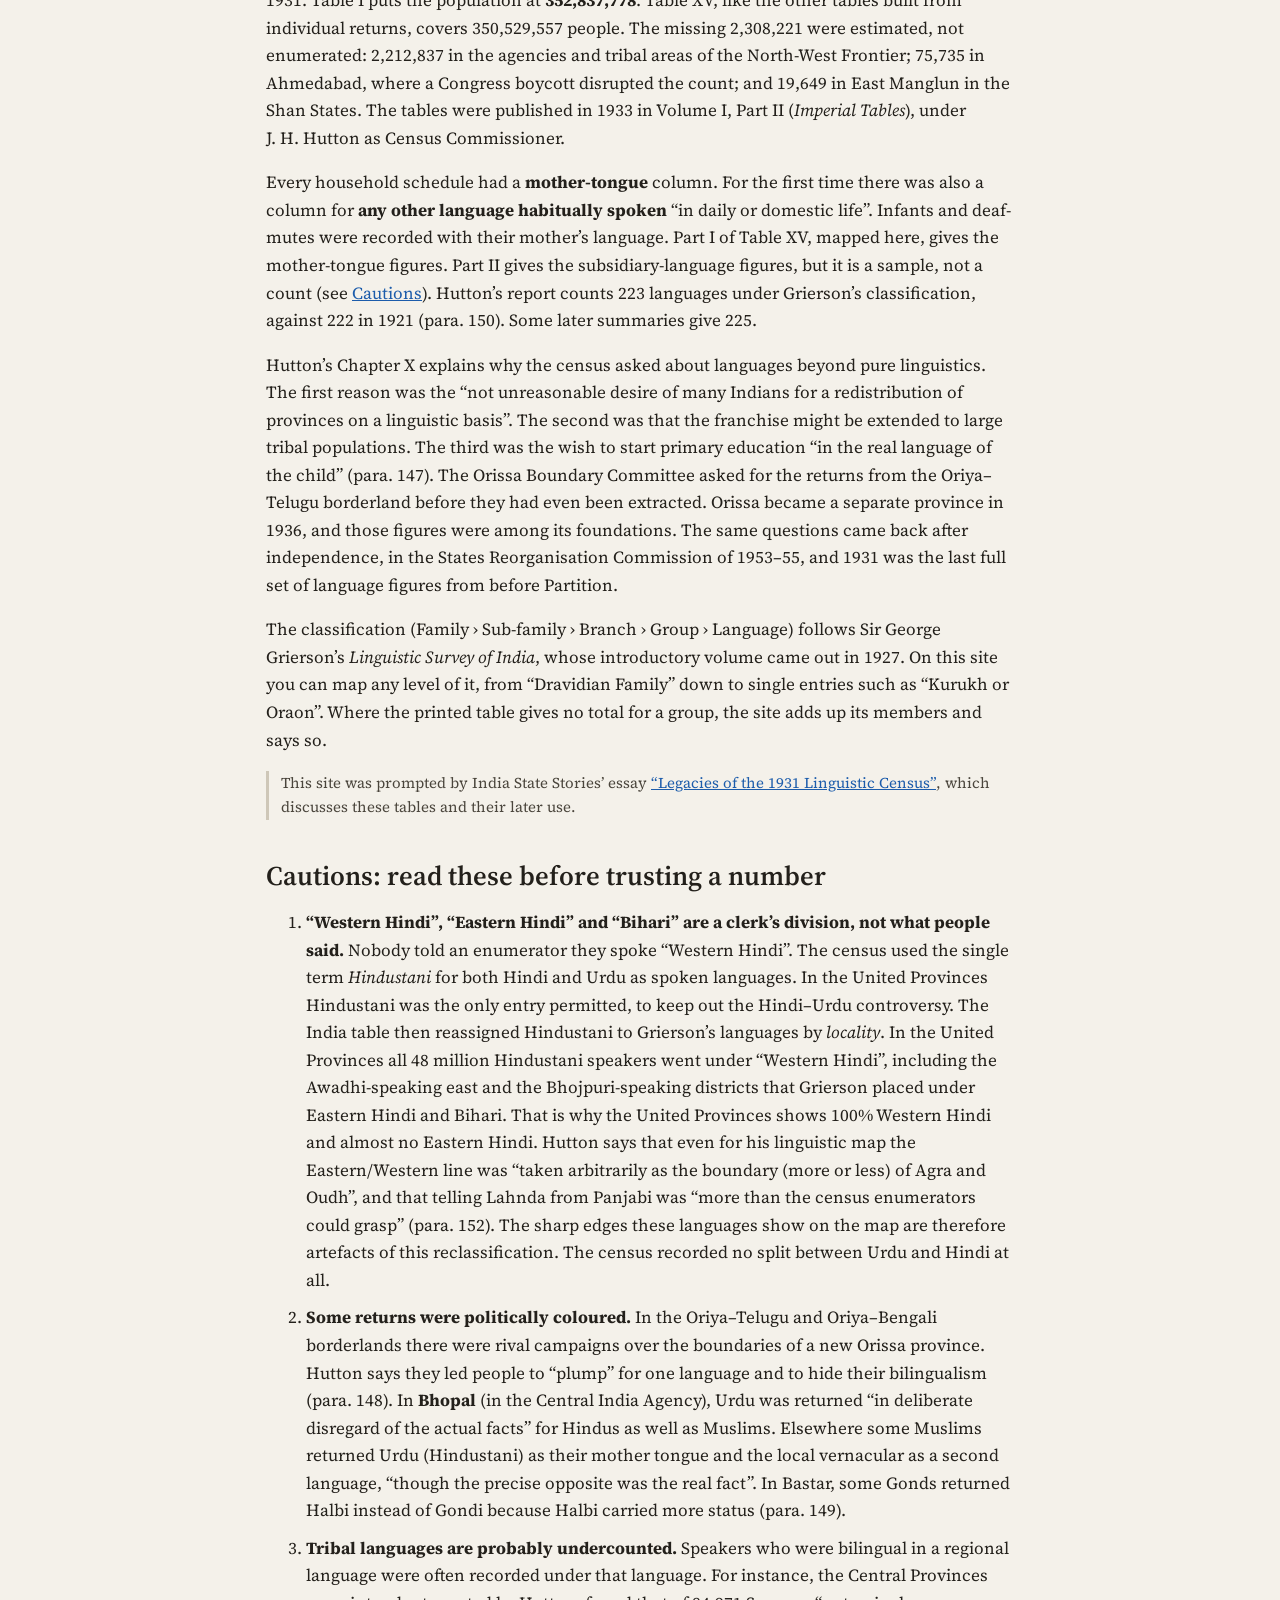
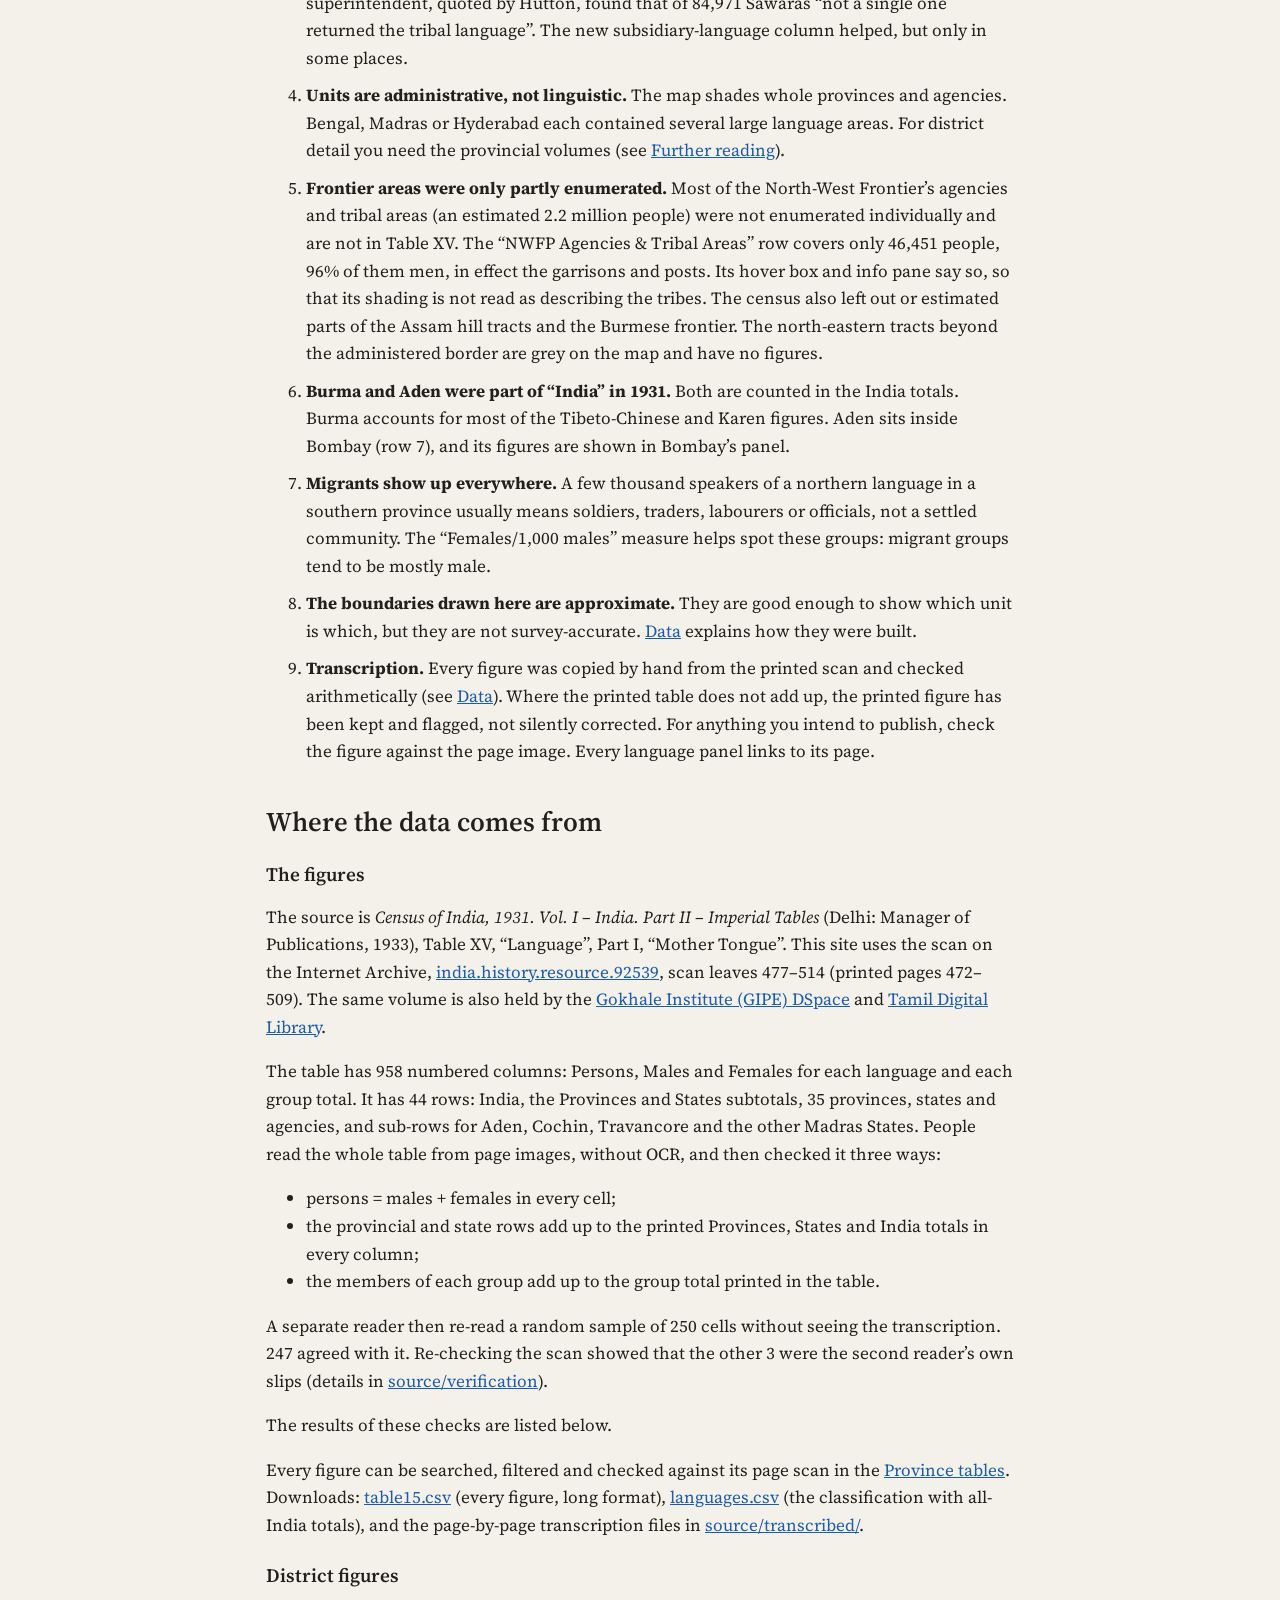
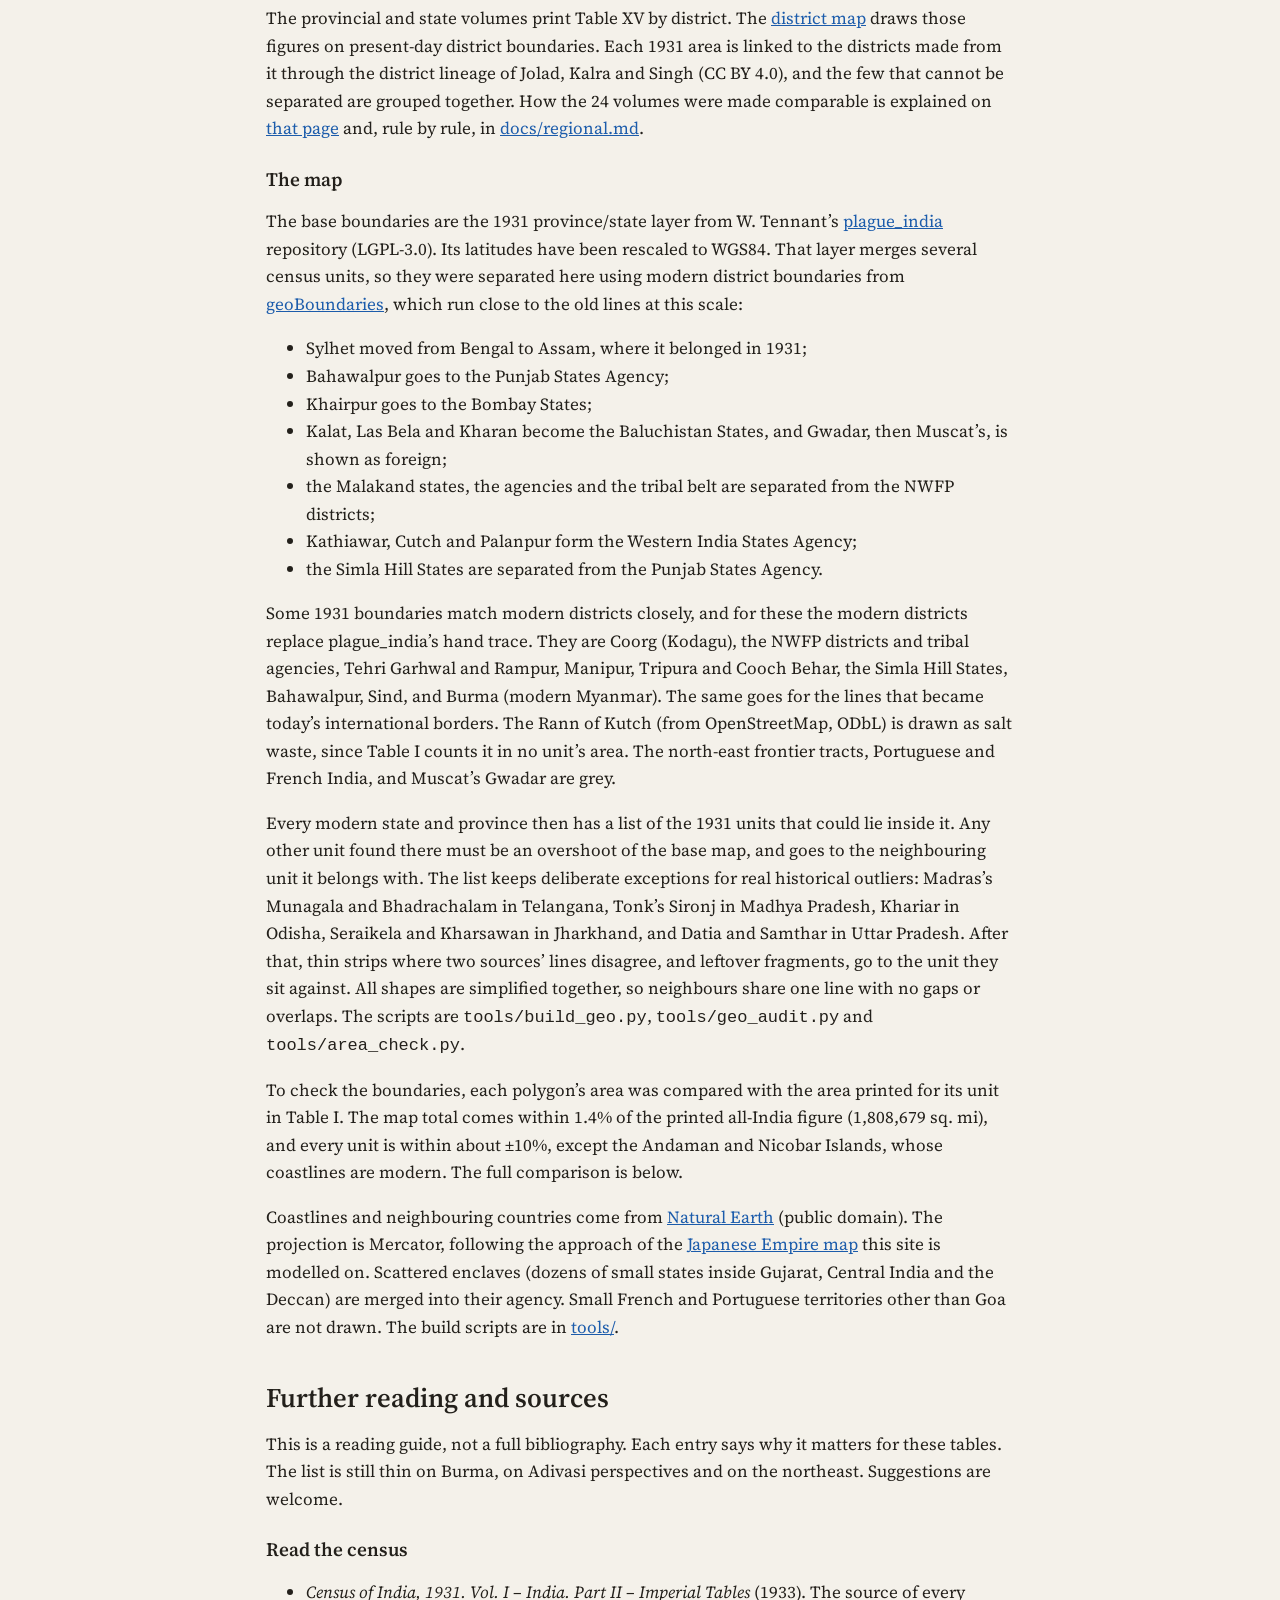
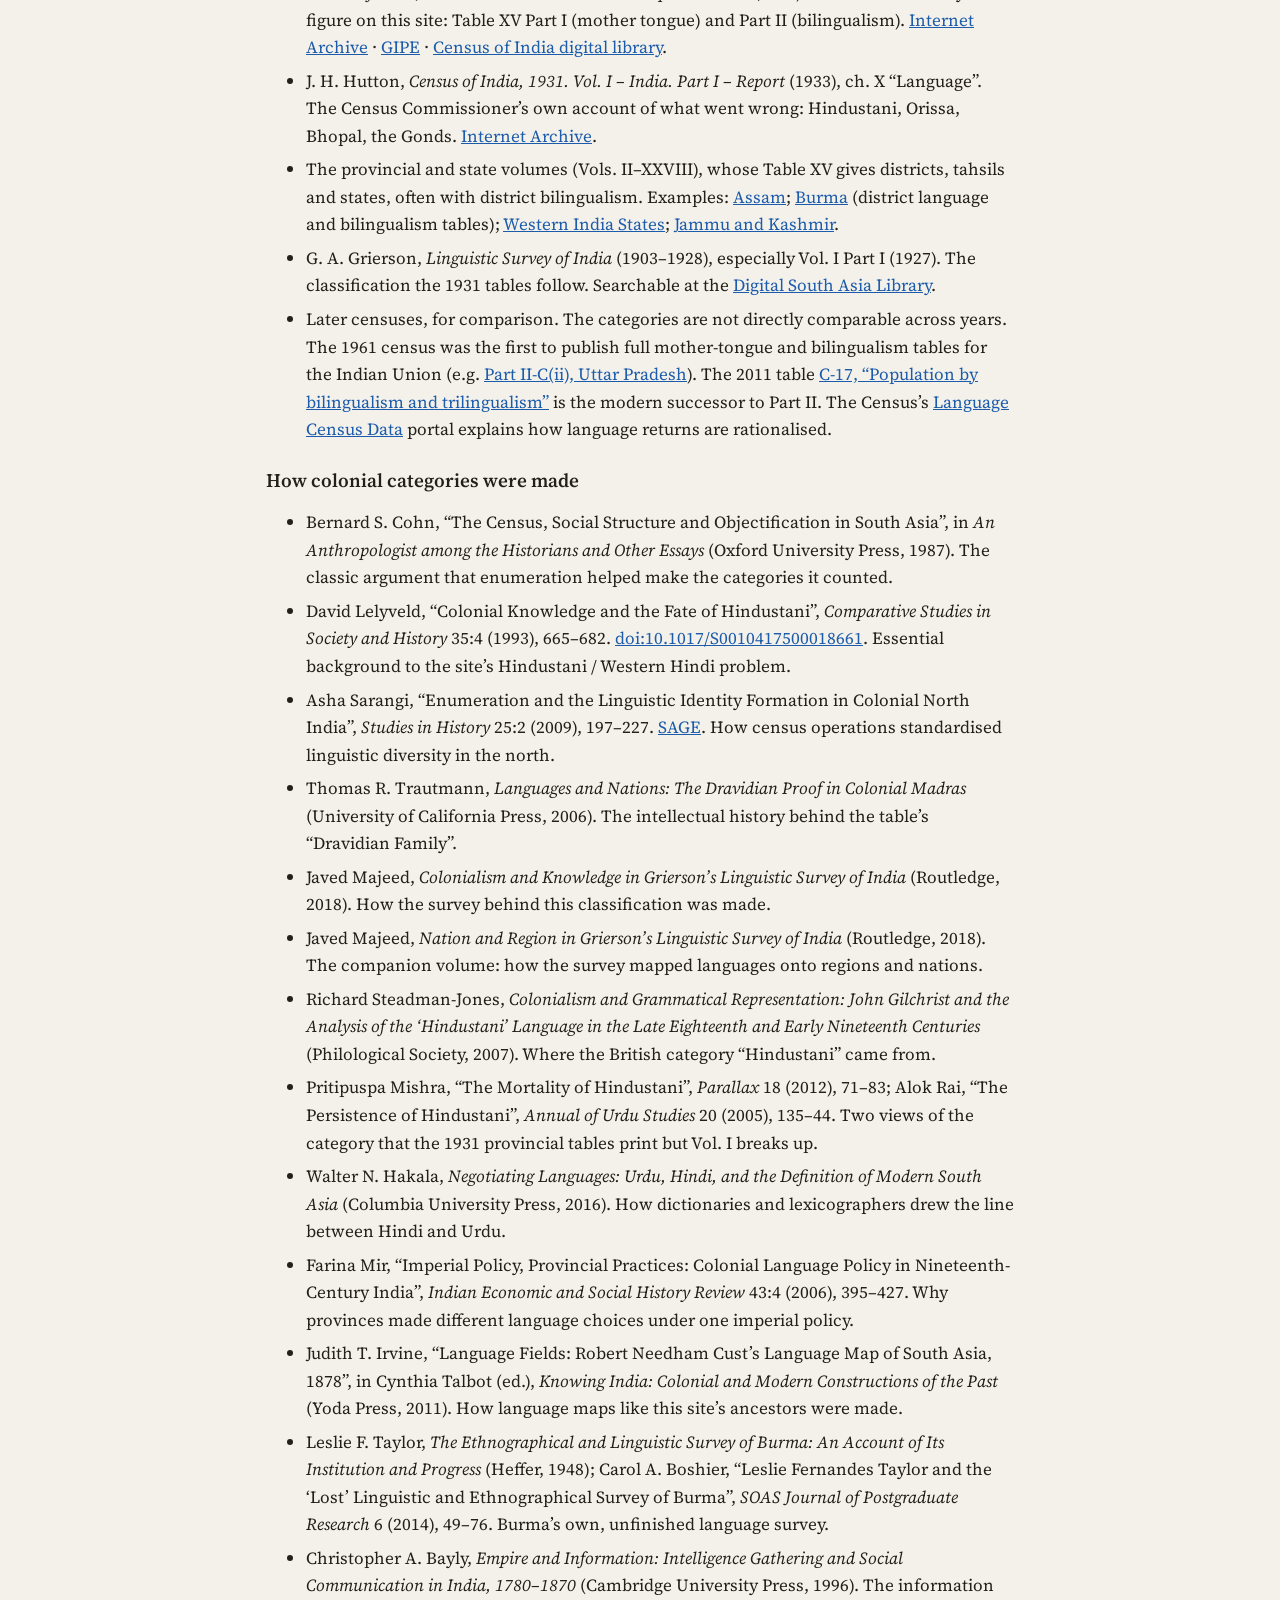
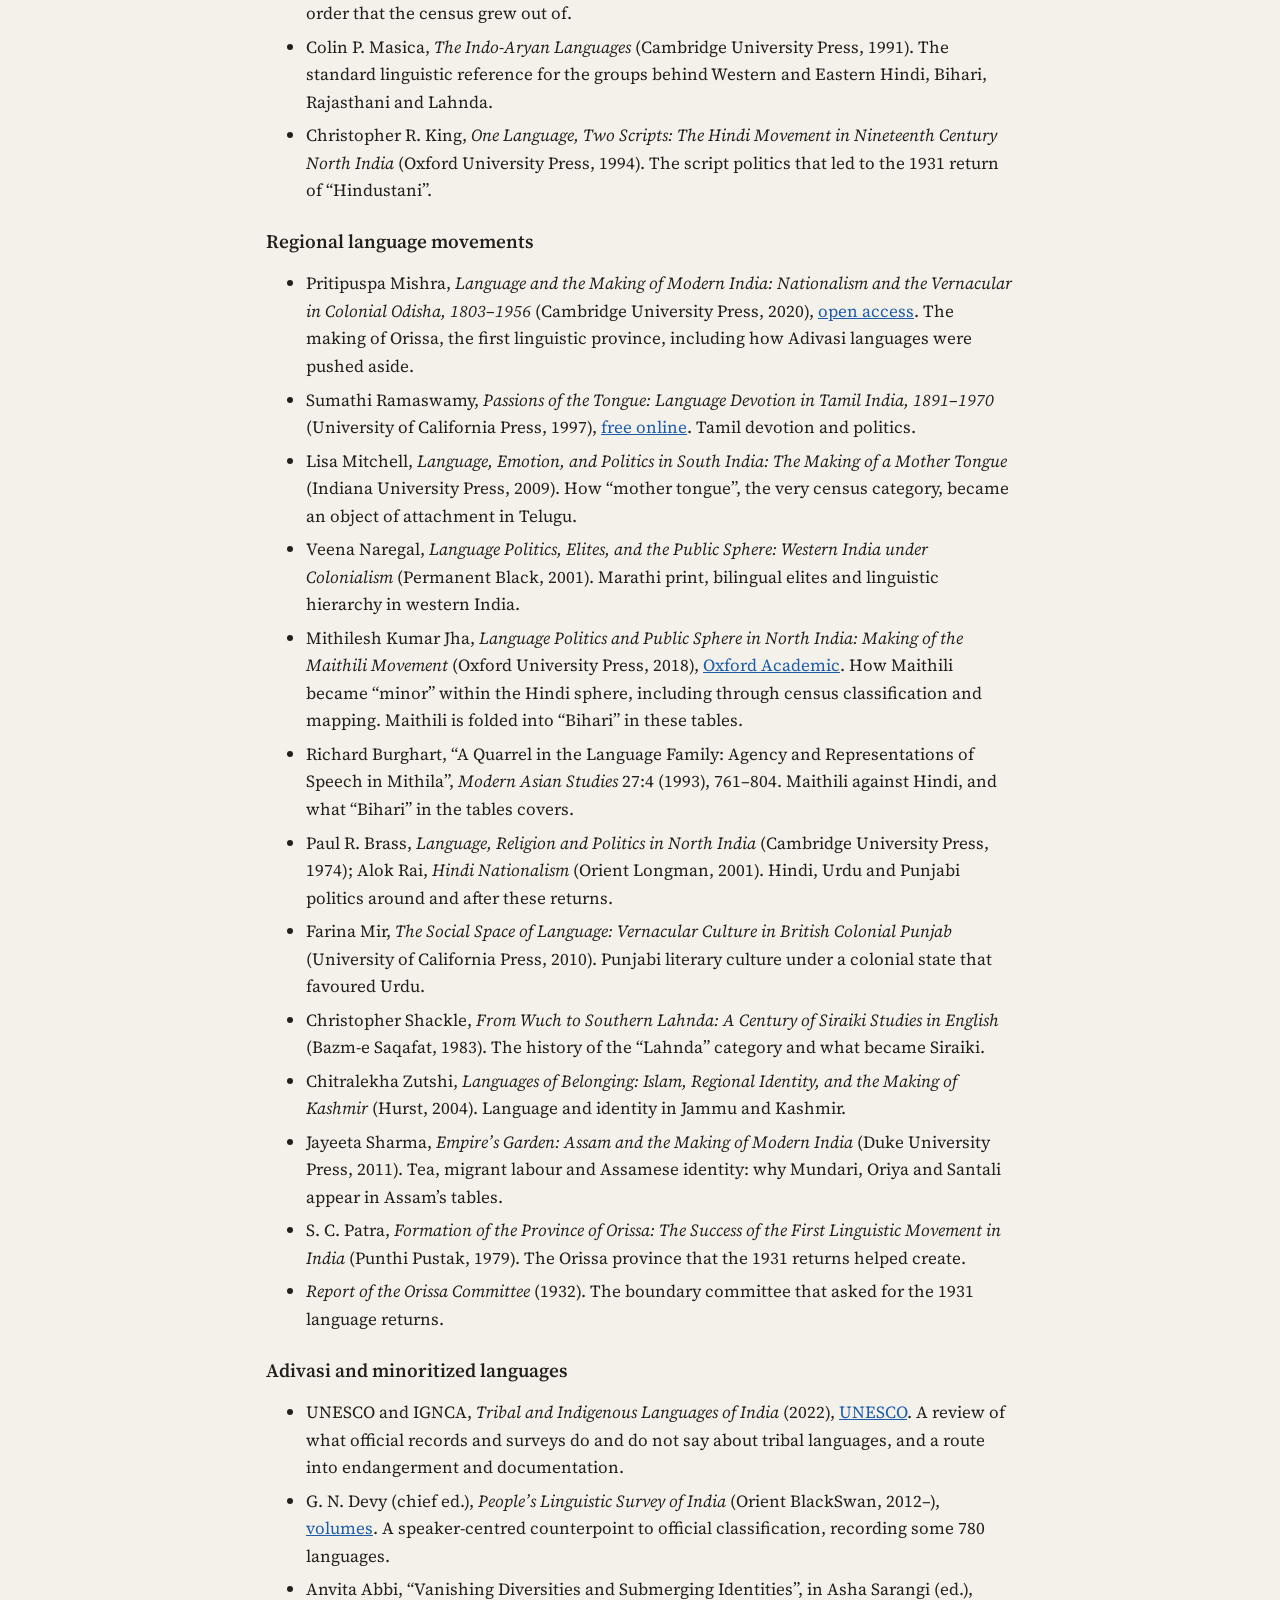
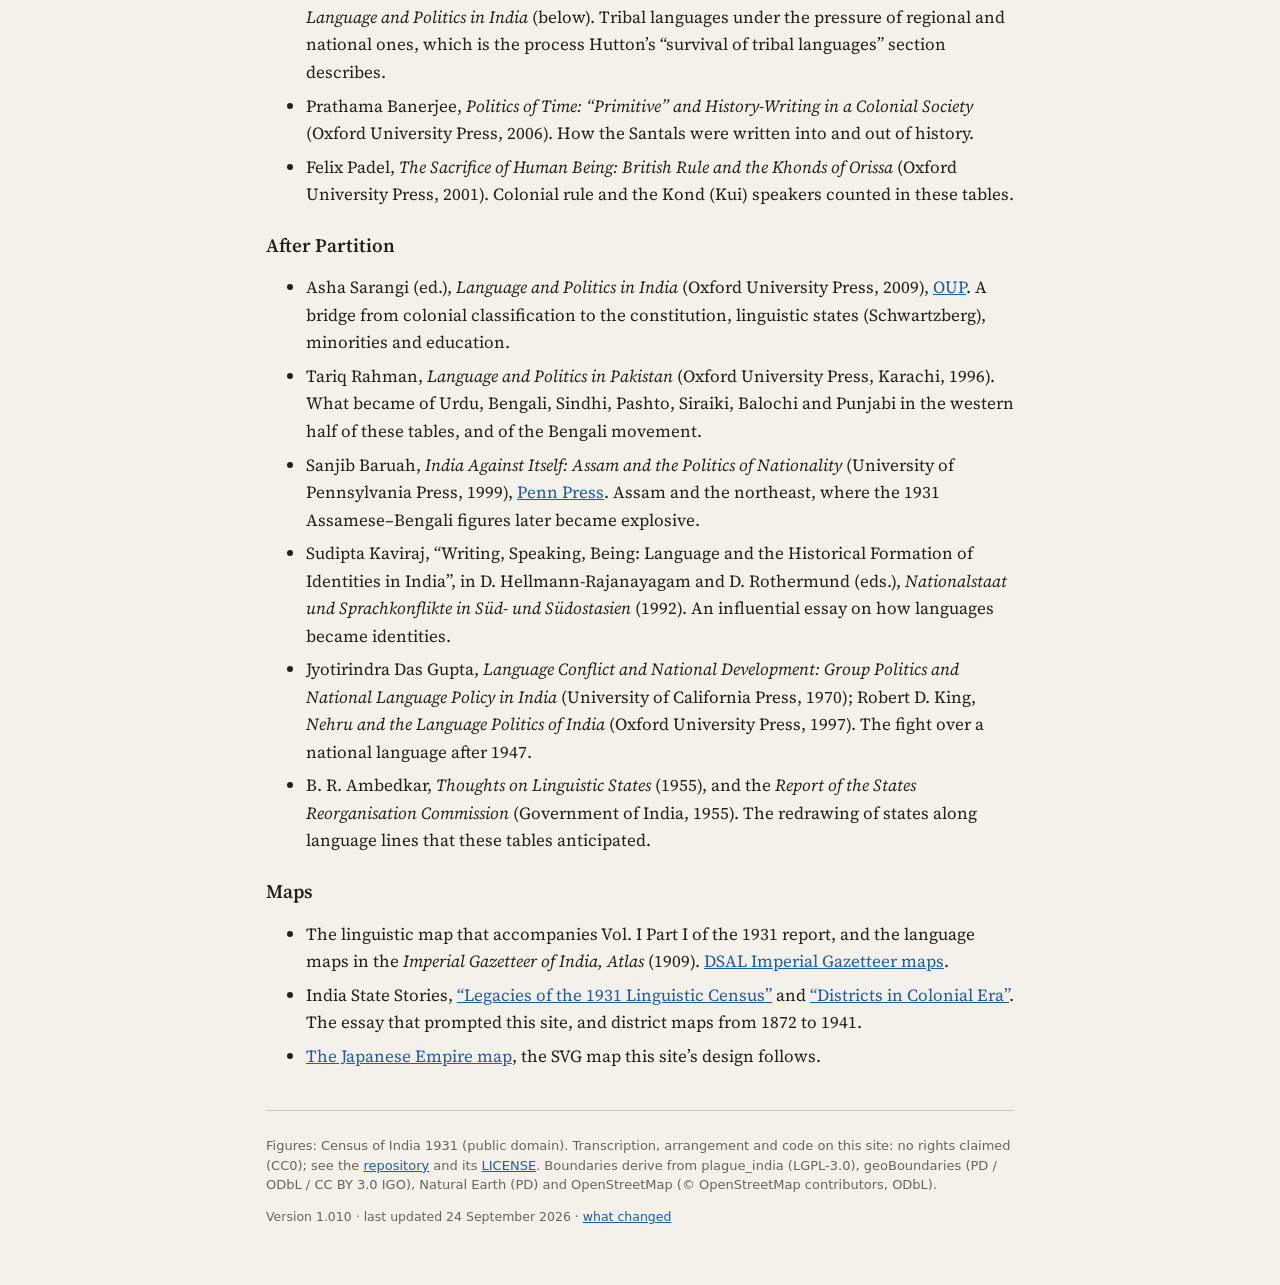
==== commit d5c033b4: "1.010: language colours by family on both Largest-language maps; card-over-controls panel; DSAL view" ====
--- a/index.html
+++ b/index.html
@@ -85,47 +85,50 @@
     </div>
 
     <aside id="side">
-      <section id="tour" hidden tabindex="-1" aria-live="polite"></section>
-      <div class="seg" role="tablist" aria-label="What the map shows" id="mode-seg">
-        <button type="button" role="tab" data-mode="lang" aria-selected="true">One language</button>
-        <button type="button" role="tab" data-mode="lead" aria-selected="false">Largest language</button>
-        <button type="button" role="tab" data-mode="div" aria-selected="false" title="Diversity within the census’s 1931 classification">Diversity</button>
-      </div>
-
-      <div id="lang-controls">
-        <div class="field">
-          <label for="lang-search">Language or group</label>
-          <div class="combo">
-            <input id="lang-search" type="search" autocomplete="off" spellcheck="false"
-                   placeholder="Search 330 languages and groups…" role="combobox"
-                   aria-expanded="false" aria-controls="lang-list" aria-autocomplete="list">
-            <ul id="lang-list" role="listbox" hidden></ul>
+      <div id="unit-panel" hidden></div>
+      <div id="side-main">
+        <section id="tour" hidden tabindex="-1" aria-live="polite"></section>
+        <div class="seg" role="tablist" aria-label="What the map shows" id="mode-seg">
+          <button type="button" role="tab" data-mode="lang" aria-selected="true">One language</button>
+          <button type="button" role="tab" data-mode="lead" aria-selected="false">Largest language</button>
+          <button type="button" role="tab" data-mode="div" aria-selected="false" title="Diversity within the census’s 1931 classification">Diversity</button>
+        </div>
+
+        <div id="lang-controls">
+          <div class="field">
+            <label for="lang-search">Language or group</label>
+            <div class="combo">
+              <input id="lang-search" type="search" autocomplete="off" spellcheck="false"
+                     placeholder="Search 330 languages and groups…" role="combobox"
+                     aria-expanded="false" aria-controls="lang-list" aria-autocomplete="list">
+              <ul id="lang-list" role="listbox" hidden></ul>
+            </div>
+            <div id="quick" aria-label="Largest languages"></div>
           </div>
-          <div id="quick" aria-label="Largest languages"></div>
-        </div>
-        <div class="field">
-          <span class="lbl" id="measure-lbl">Measure</span>
-          <div class="seg small" role="radiogroup" aria-labelledby="measure-lbl" id="measure-seg">
-            <button type="button" role="radio" data-measure="share" aria-checked="true" title="Speakers as a percentage of everyone enumerated in the unit">% of population</button>
-            <button type="button" role="radio" data-measure="count" aria-checked="false" title="Number of speakers, drawn as circles">Speakers</button>
-            <button type="button" role="radio" data-measure="dist" aria-checked="false" title="Where the language's speakers lived: each unit's share of the all-India total">Where they lived</button>
-            <button type="button" role="radio" data-measure="sex" aria-checked="false" title="Female speakers per 1,000 male speakers">Females/1,000 males</button>
+          <div class="field">
+            <span class="lbl" id="measure-lbl">Measure</span>
+            <div class="seg small" role="radiogroup" aria-labelledby="measure-lbl" id="measure-seg">
+              <button type="button" role="radio" data-measure="share" aria-checked="true" title="Speakers as a percentage of everyone enumerated in the unit">% of population</button>
+              <button type="button" role="radio" data-measure="count" aria-checked="false" title="Number of speakers, drawn as circles">Speakers</button>
+              <button type="button" role="radio" data-measure="dist" aria-checked="false" title="Where the language's speakers lived: each unit's share of the all-India total">Where they lived</button>
+              <button type="button" role="radio" data-measure="sex" aria-checked="false" title="Female speakers per 1,000 male speakers">Females/1,000 males</button>
+            </div>
           </div>
         </div>
+
+        <div id="div-controls" class="field" hidden>
+          <span class="lbl" id="div-lbl">Count categories at the level of</span>
+          <div class="seg small" role="radiogroup" aria-labelledby="div-lbl" id="div-seg">
+            <button type="button" role="radio" data-level="entry" aria-checked="true">Language entries</button>
+            <button type="button" role="radio" data-level="branch" aria-checked="false">Branches</button>
+            <button type="button" role="radio" data-level="subfamily" aria-checked="false">Sub-families</button>
+            <button type="button" role="radio" data-level="family" aria-checked="false">Families</button>
+          </div>
+        </div>
+        <div id="legend" aria-label="Legend"></div>
+        <div id="summary"></div>
+    
       </div>
-
-      <div id="div-controls" class="field" hidden>
-        <span class="lbl" id="div-lbl">Count categories at the level of</span>
-        <div class="seg small" role="radiogroup" aria-labelledby="div-lbl" id="div-seg">
-          <button type="button" role="radio" data-level="entry" aria-checked="true">Language entries</button>
-          <button type="button" role="radio" data-level="branch" aria-checked="false">Branches</button>
-          <button type="button" role="radio" data-level="subfamily" aria-checked="false">Sub-families</button>
-          <button type="button" role="radio" data-level="family" aria-checked="false">Families</button>
-        </div>
-      </div>
-      <div id="legend" aria-label="Legend"></div>
-      <div id="summary"></div>
-      <div id="unit-panel" hidden></div>
     </aside>
   </div>
 
@@ -307,6 +310,7 @@
 <script src="data/areas.js"></script>
 <script src="data/bilingual.js"></script>
 <script src="version.js"></script>
+<script src="langcolors.js"></script>
 <script src="app.js"></script>
 </body>
 </html>
--- a/styles.css
+++ b/styles.css
@@ -143,16 +143,21 @@
 #tooltip .m { color: var(--muted); font-size: 12px; }
 
 /* ------------------------------------------------------------ side */
+/* side panel: a selected unit's card on top (up to two-thirds of the window), the controls below; each scrolls on its own */
 #side {
-  background: var(--panel); border: 1px solid var(--line); border-radius: 10px; padding: 12px;
-  overflow-y: auto; display: flex; flex-direction: column; gap: 12px;
-}
+  background: var(--panel); border: 1px solid var(--line); border-radius: 10px; padding: 0;
+  overflow: hidden; display: flex; flex-direction: column;
+}
+#side-main { flex: 1 1 auto; min-height: 0; overflow-y: auto; padding: 12px; display: flex; flex-direction: column; gap: 12px; }
+#side-main > * { flex-shrink: 0; }
+#side > #unit-panel { flex: 0 0 auto; max-height: 66vh; overflow-y: auto; padding: 12px; border-top: 0;
+  border-bottom: 2px solid var(--line); background: var(--panel); }
 .seg { display: flex; border: 1px solid var(--line); border-radius: 8px; overflow: hidden; }
-.seg button { flex: 1; border: 0; background: transparent; padding: 7px 6px; cursor: pointer; font-size: 13.5px; }
+.seg button { flex: 1; border: 0; background: transparent; padding: 4px 6px; cursor: pointer; font-size: 13px; line-height: 1.25; white-space: nowrap; }
 .seg button + button { border-left: 1px solid var(--line); }
 .seg button[aria-selected="true"], .seg button[aria-checked="true"] { background: var(--ink); color: var(--panel); }
 .seg.small { flex-wrap: wrap; }
-.seg.small button { font-size: 12.5px; padding: 6px 4px; flex: 1 1 45%; }
+.seg.small button { font-size: 12.5px; padding: 3px 4px; flex: 1 1 45%; }
 .seg.small button:nth-child(3) { border-left: 0; }
 .seg.small button:nth-child(n+3) { border-top: 1px solid var(--line); }
 .field { display: flex; flex-direction: column; gap: 6px; }
@@ -246,6 +251,7 @@
   #explore { padding: 8px 8px 0; }
   #stage { height: 62vh; min-height: 380px; }
   #side { max-height: none; overflow: visible; }
+  #side-main, #side > #unit-panel { overflow: visible; max-height: none; }
   #bar .sub { display: none; }
   #bar nav a { padding: 3px 5px; font-size: 13px; }
 }
@@ -257,7 +263,6 @@
 @media (forced-colors: active) {
   .unit { stroke: CanvasText; }
 }
-#side > * { flex-shrink: 0; }
 .over-hatch { fill: url(#hatch-clear); stroke: none; pointer-events: none; }
 #stage, #side { min-width: 0; }
 body { overflow-x: hidden; }
@@ -404,7 +409,6 @@
 #g-base .nofig-base, #g-extra .nofig-base { fill: var(--nofig); stroke: none; pointer-events: none; }
 #g-units .unit.nofig { fill: var(--nofig); }
 #legend .sw.nofig { background: var(--nofig); }
-#side > #unit-panel:first-child { border-top: 0; padding-top: 0; border-bottom: 1px solid var(--line); padding-bottom: 12px; }
 .icon-btn.num-btn { width: auto; padding: 0 8px; font: 500 12.5px var(--sans); font-variant-numeric: tabular-nums; }
 .pop-block > .lbl { display: block; }
 input[type=checkbox], input[type=radio] { accent-color: var(--accent); }
@@ -416,3 +420,12 @@
 .pop-tip .m { display: block; color: var(--muted); font-size: 12px; }
 #bar nav a.btn, #bar nav a.btn:hover { color: var(--panel); background: var(--ink); }
 #g-units .unit.nofig { fill: var(--nofig); }
+#unit-panel .close { position: sticky; top: 0; z-index: 2; background: var(--panel); }
+/* "Largest language" legend: colour chips grouped by family */
+.lc-fam { display: flex; flex-wrap: wrap; align-items: center; gap: 3px 4px; margin: 5px 0; }
+.lc-name { font-size: 11.5px; color: var(--muted); text-transform: uppercase; letter-spacing: .04em; width: 100%; }
+.lc-chip { display: inline-flex; align-items: center; gap: 4px; border: 1px solid var(--line); background: transparent; border-radius: 999px;
+  padding: 1px 7px 1px 4px; font-size: 12px; cursor: pointer; color: var(--ink); }
+.lc-chip:hover { background: var(--line-soft); }
+.lc-chip .sw { width: 11px; height: 11px; border-radius: 50%; border: 0; flex: none; }
+#legend .sw.lc-tints { background: linear-gradient(90deg, hsl(20 62% 45%), hsl(20 44% 72%)); }
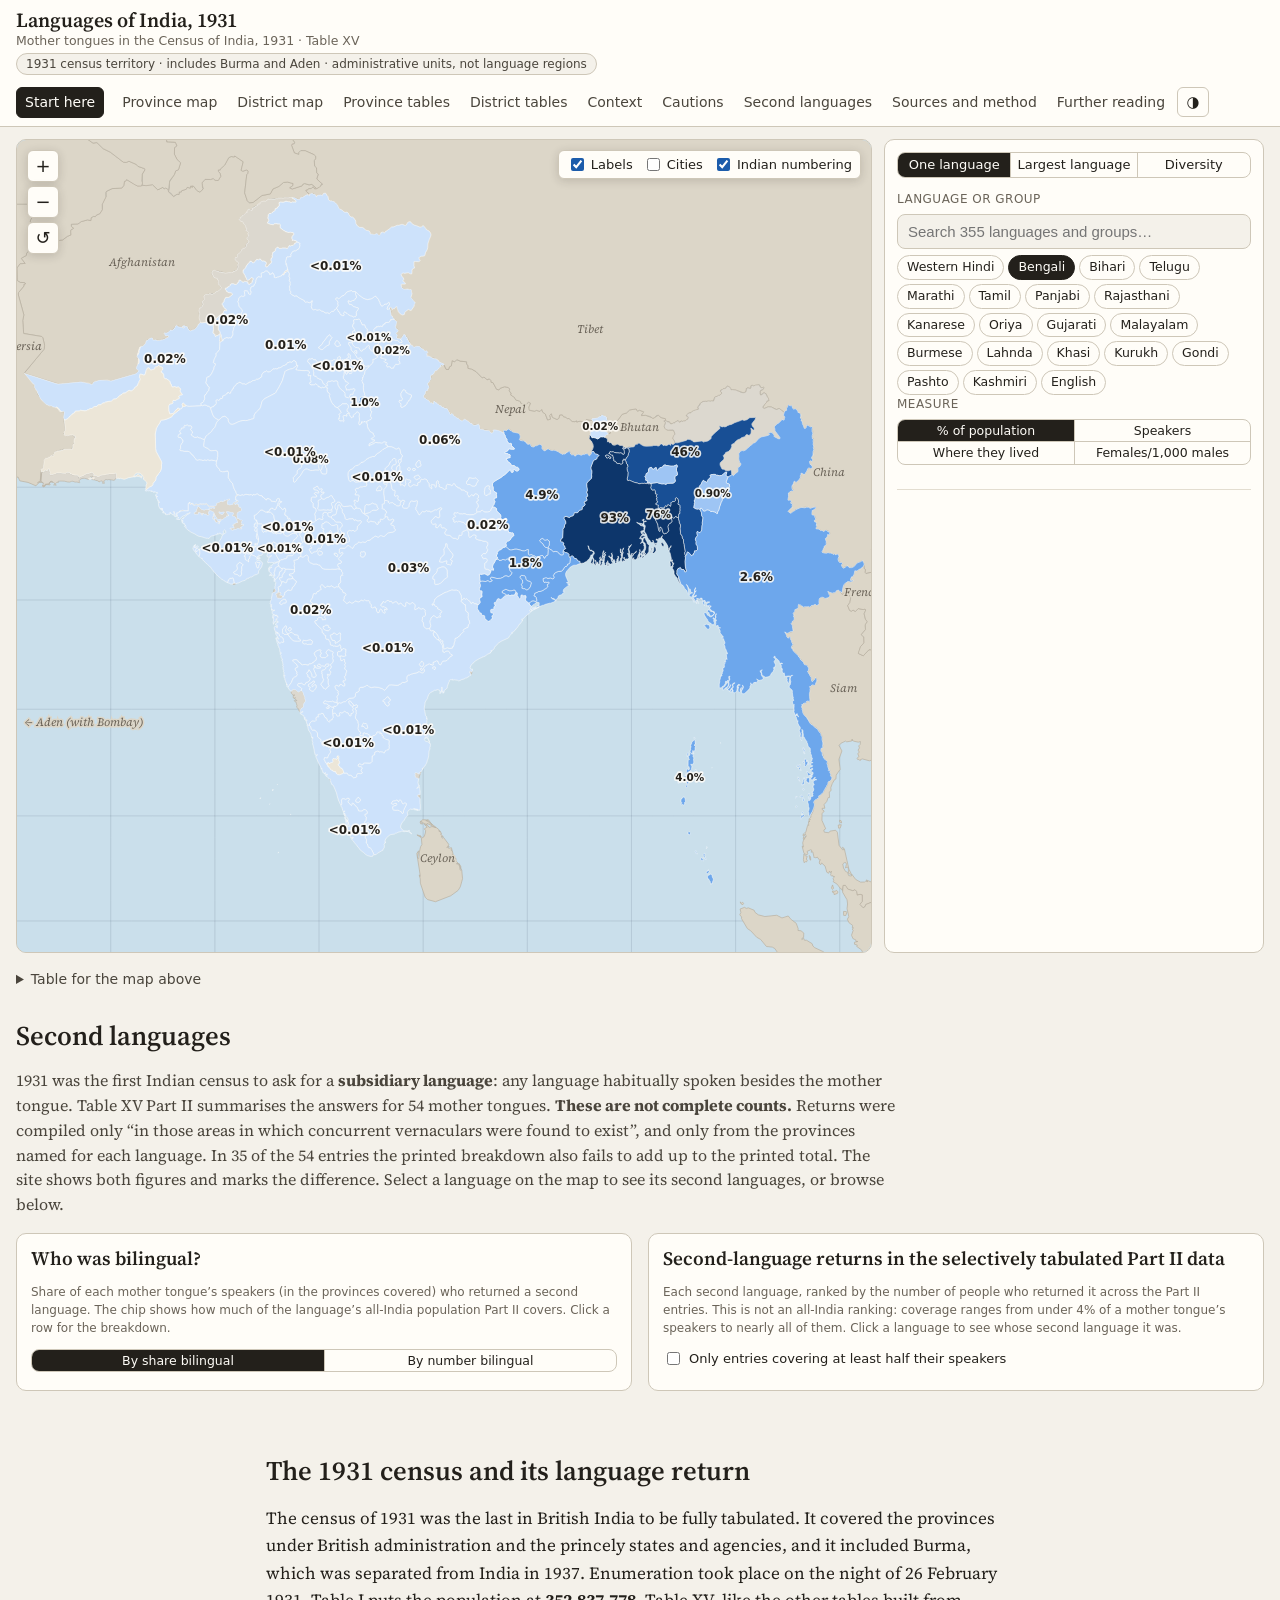
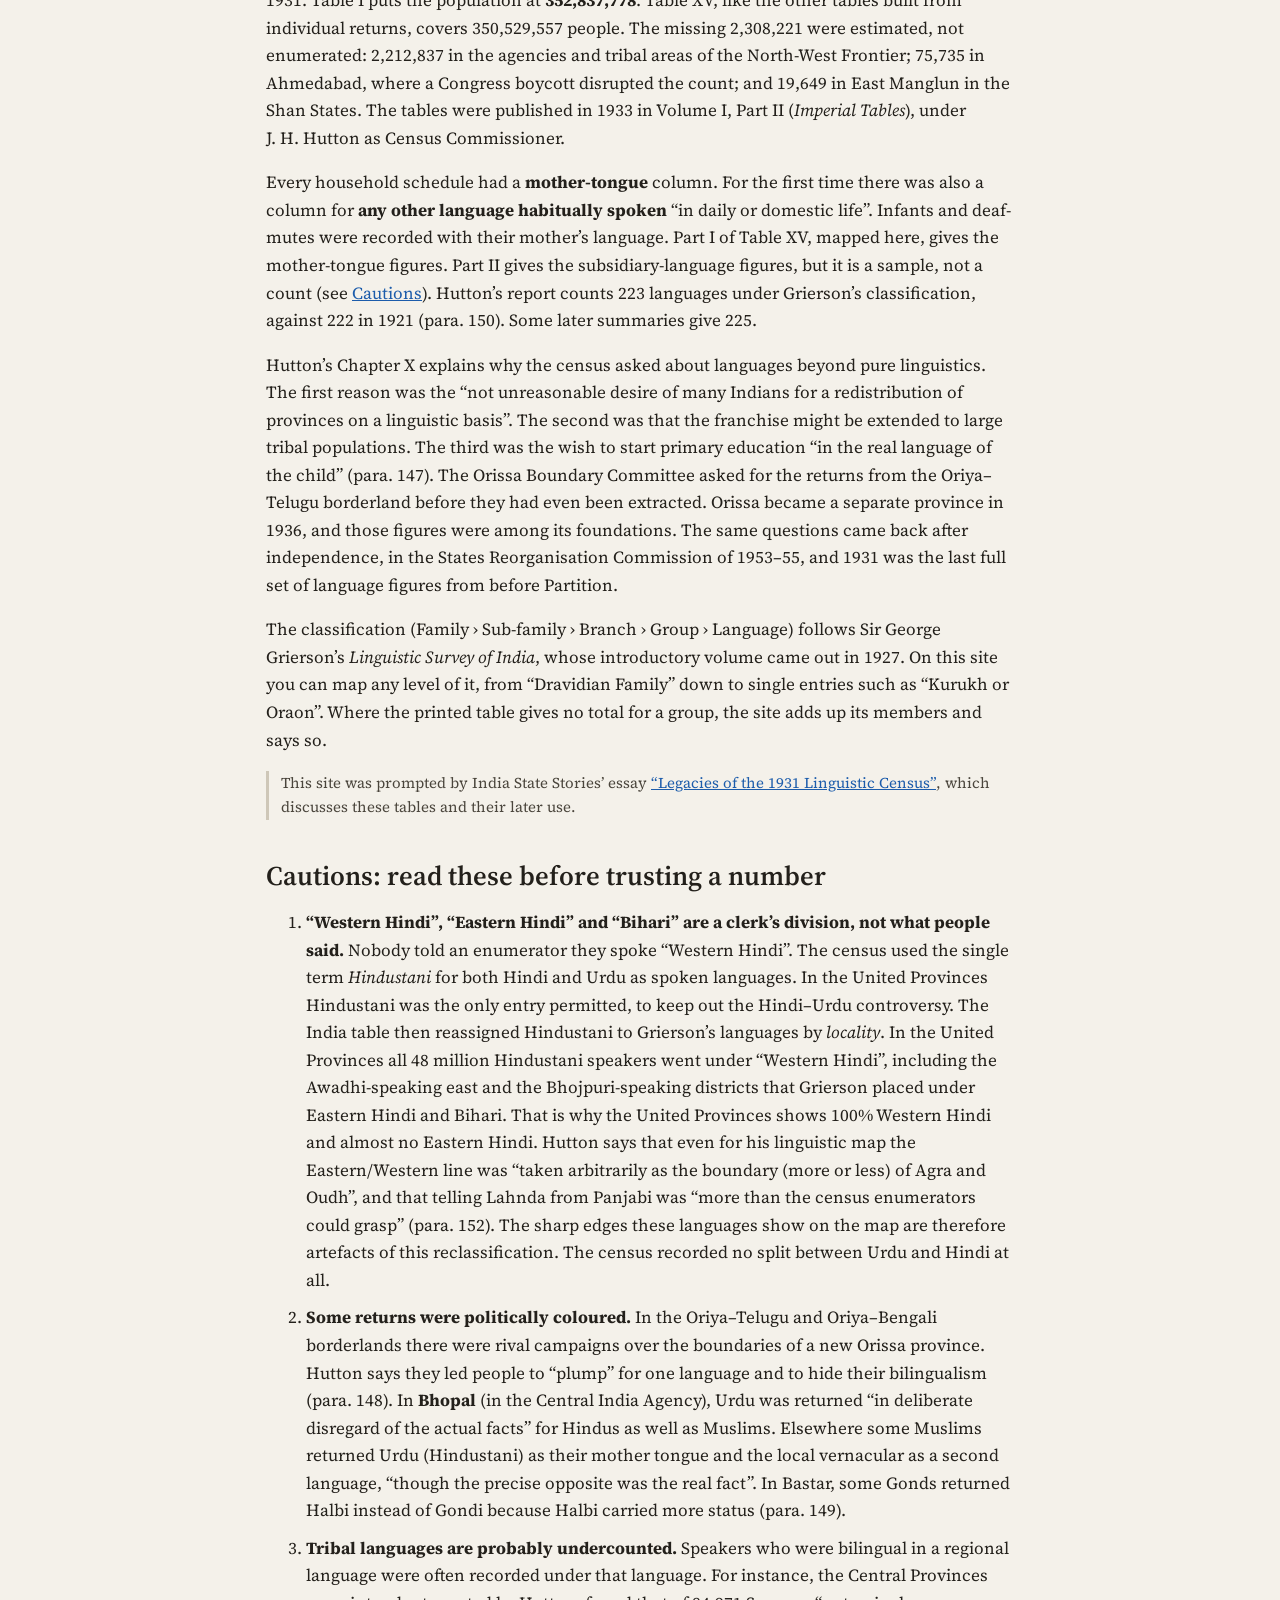
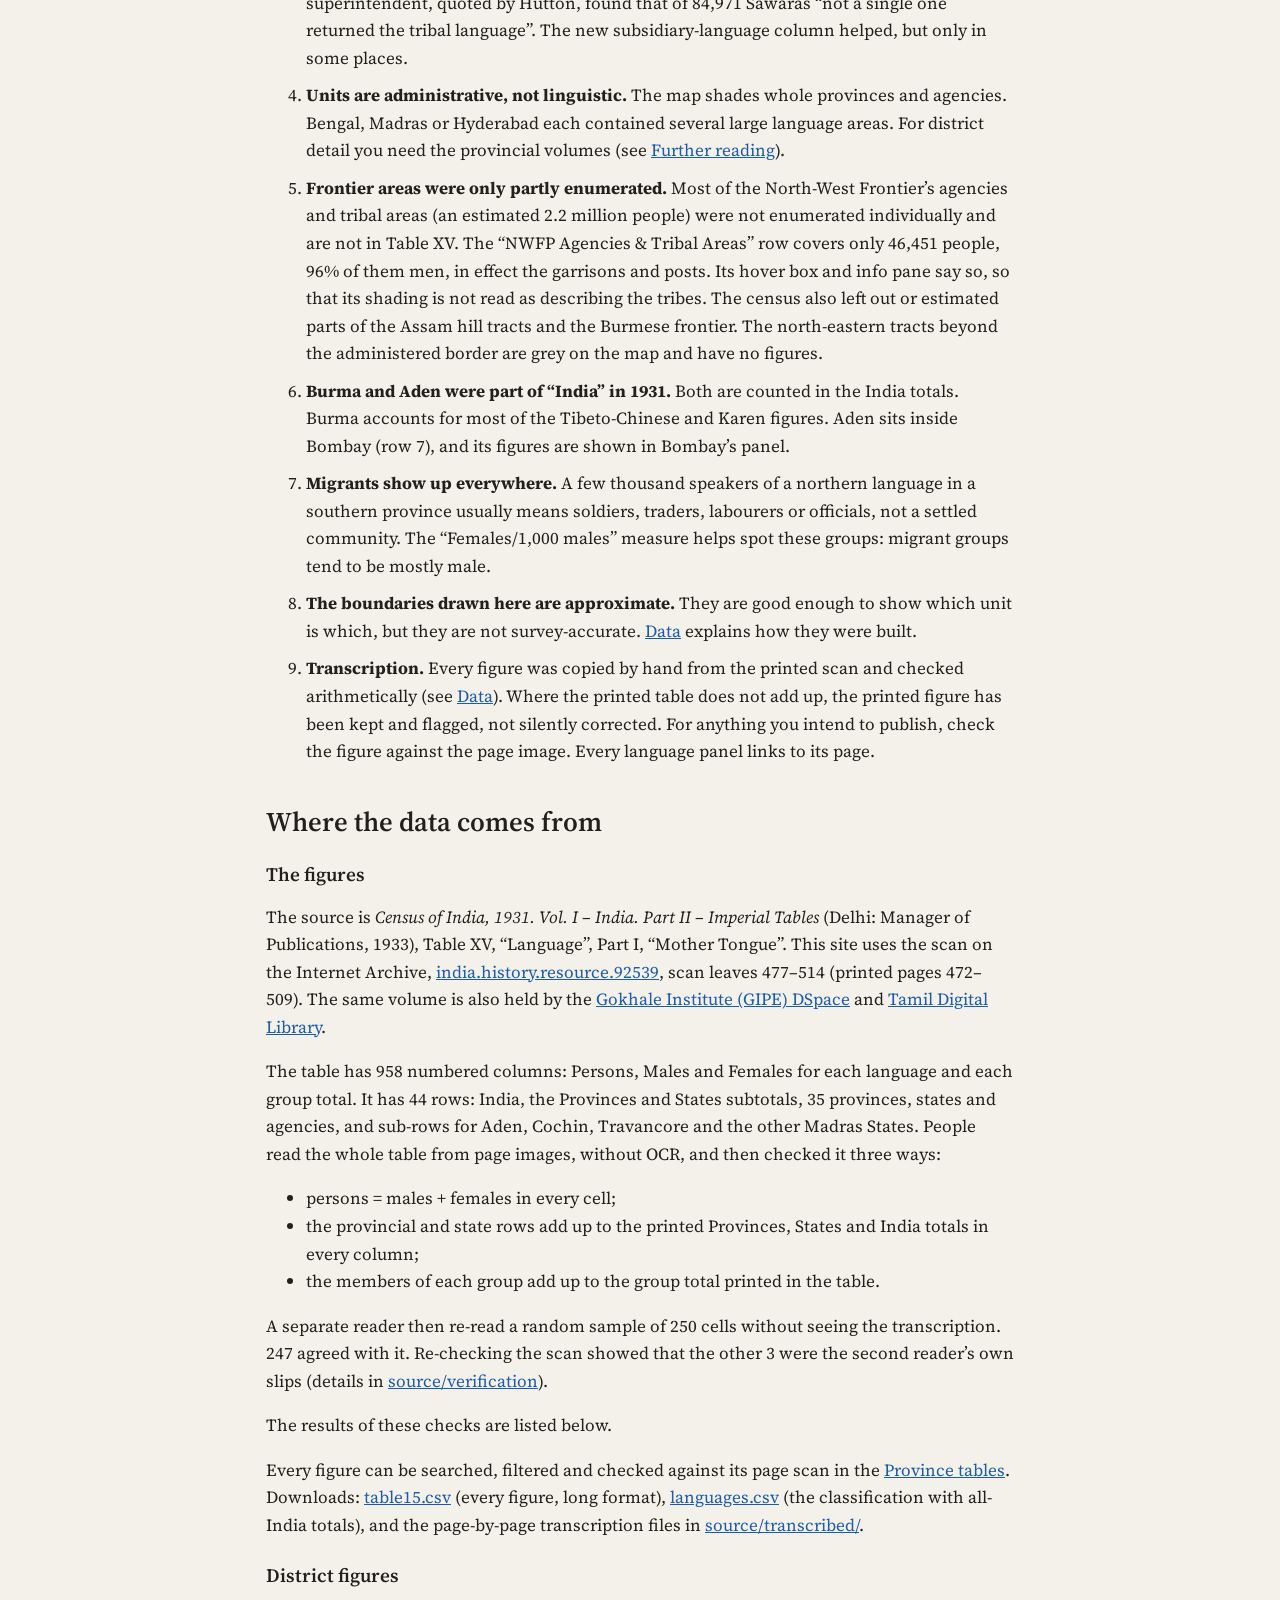
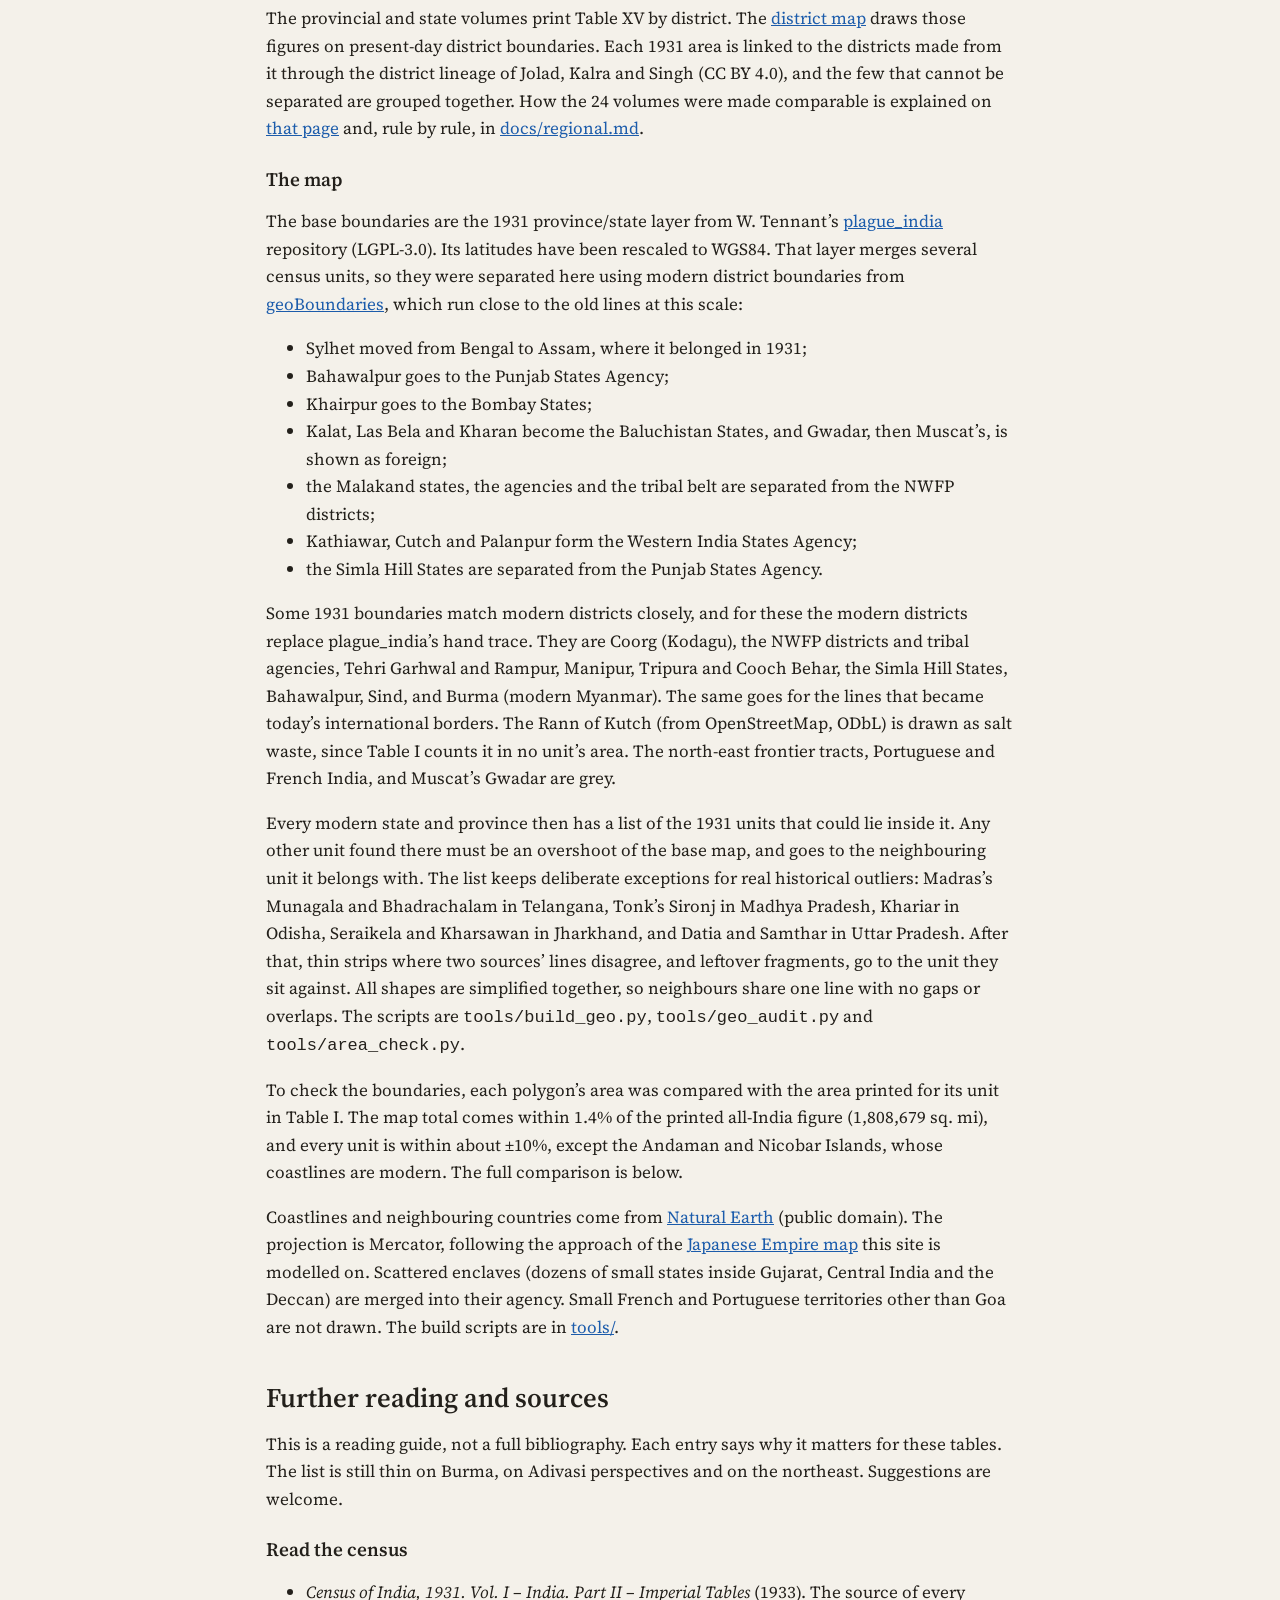
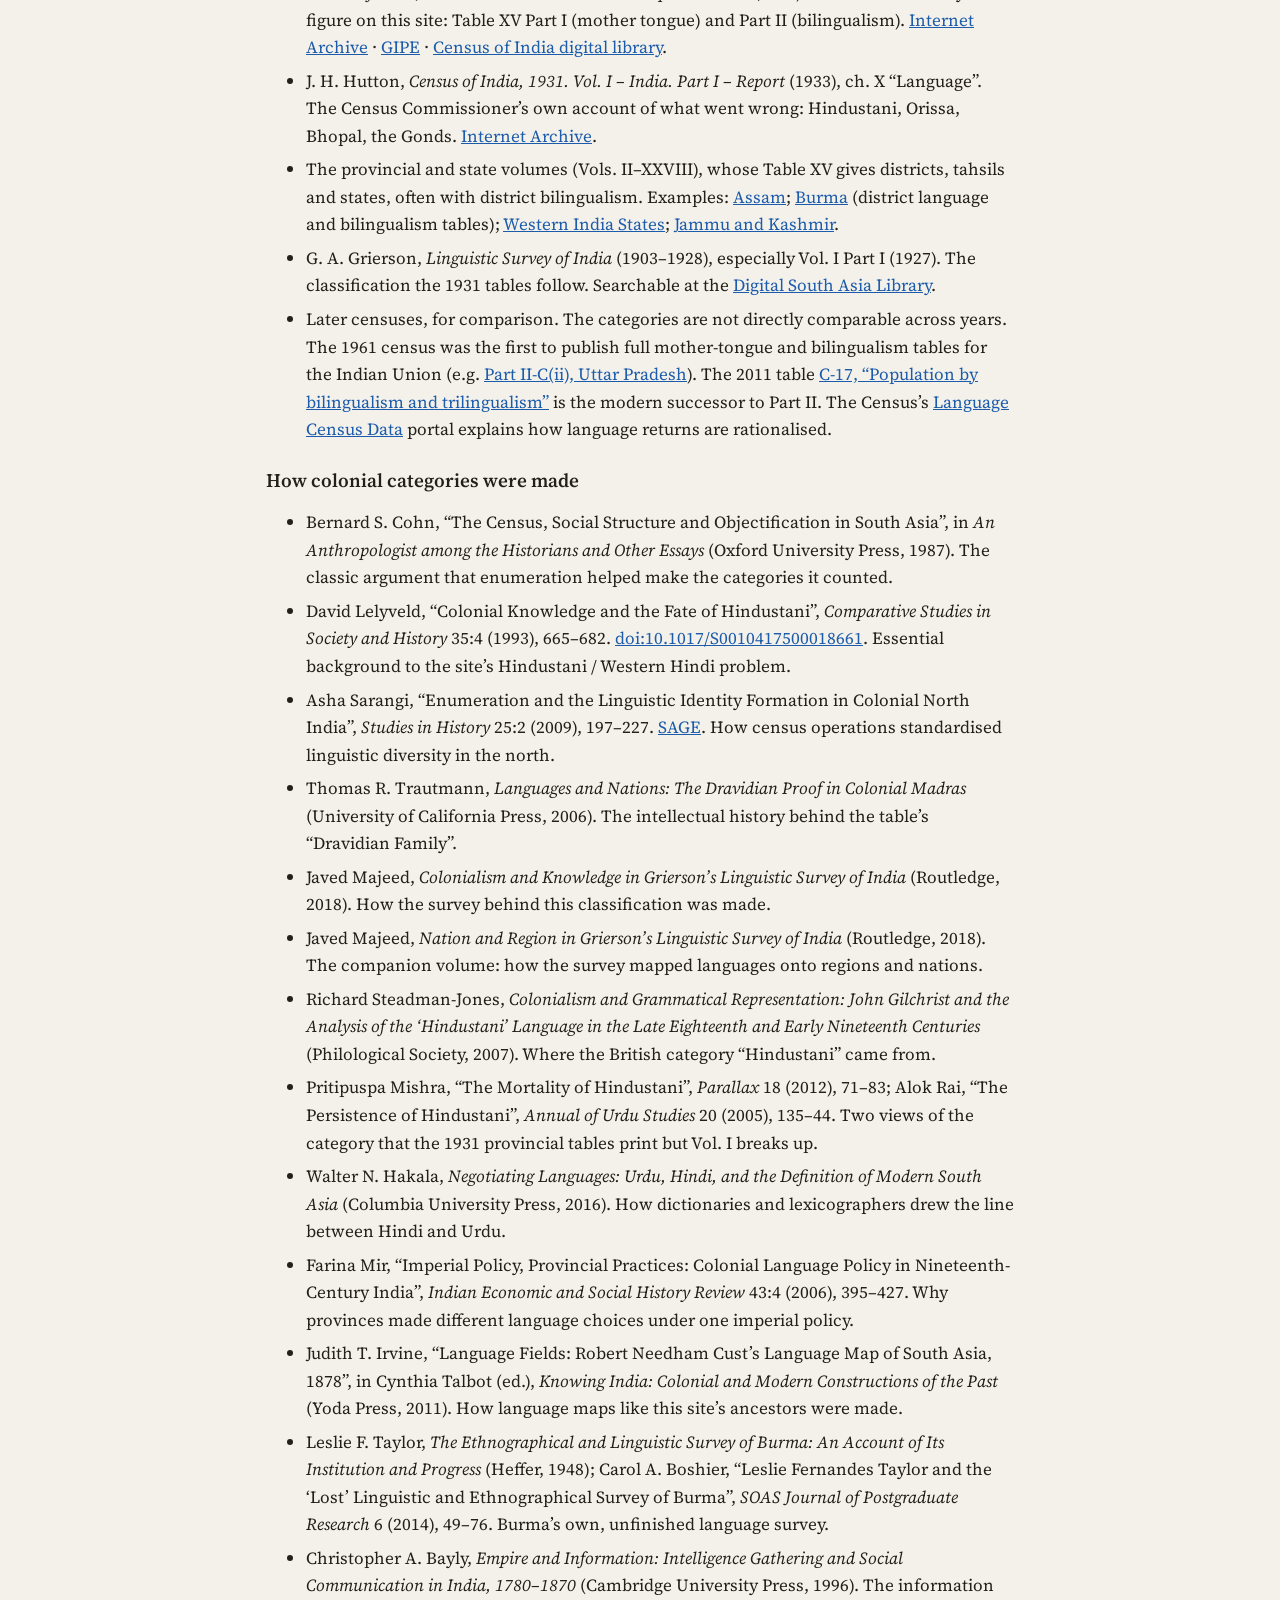
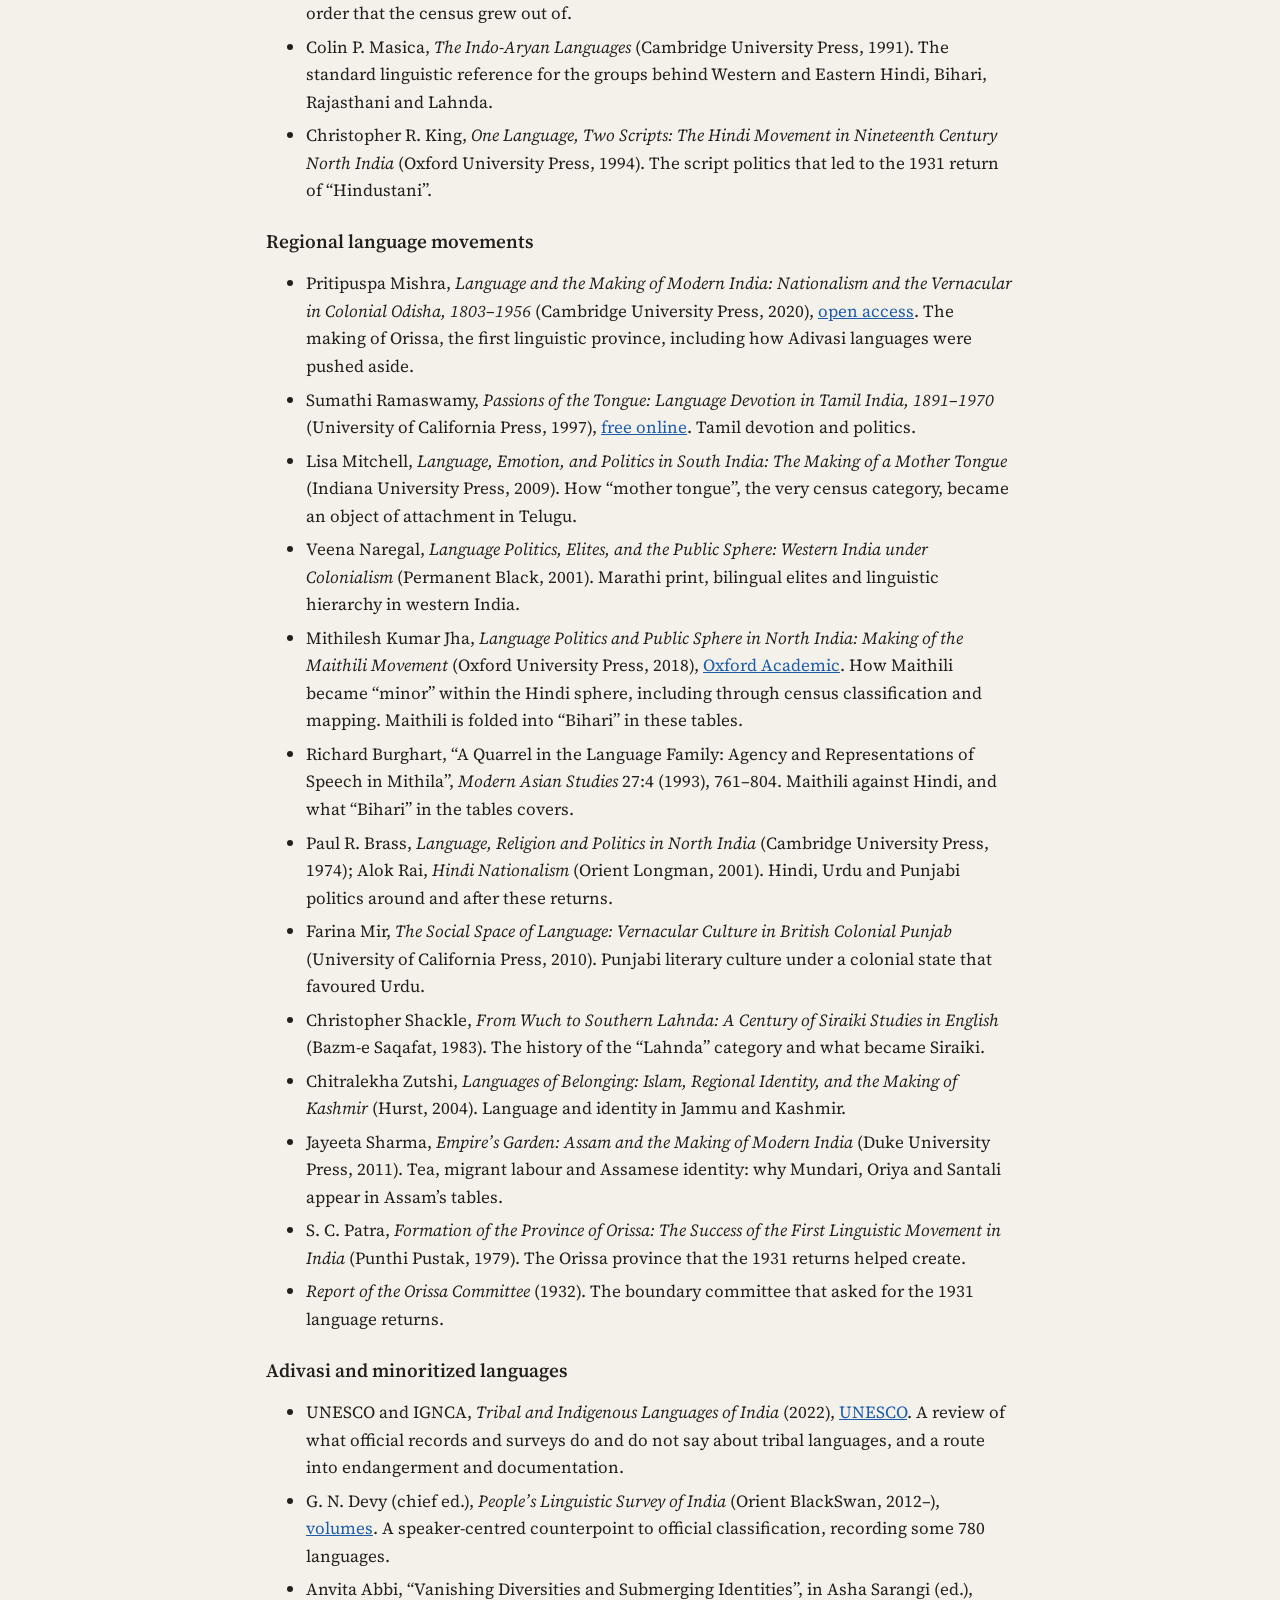
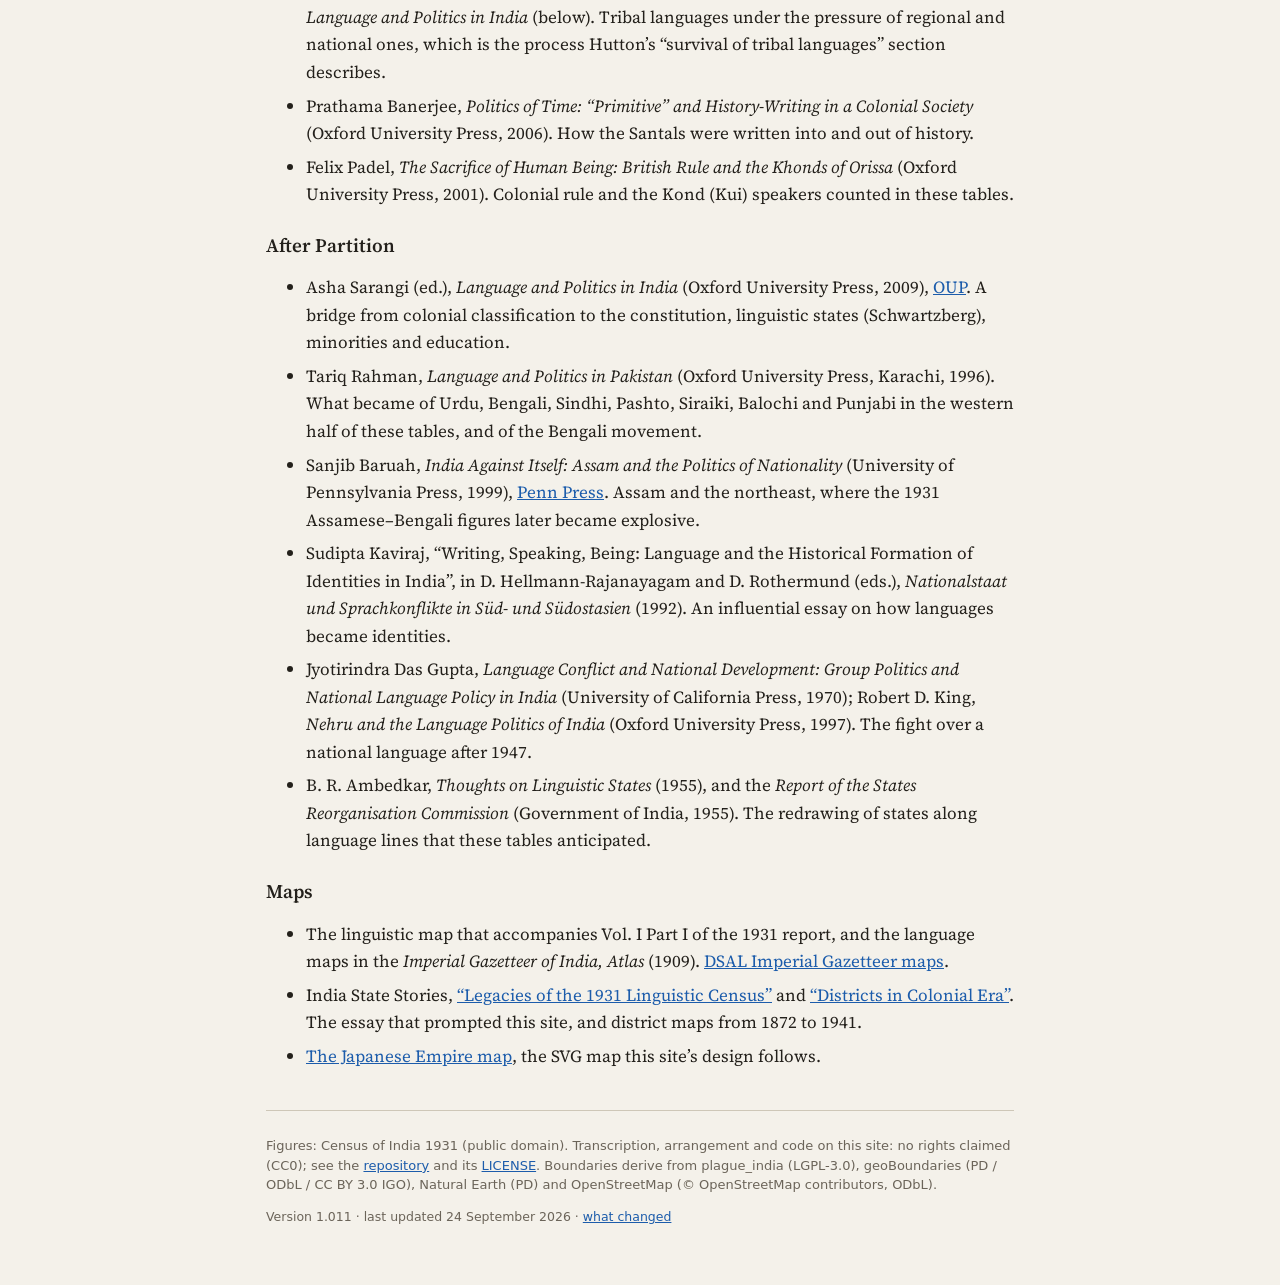
==== commit 96ae2ccc: "1.011: mobile menu, pinch fix, no overlapping units, centred block labels - Phones: header links fol" ====
--- a/index.html
+++ b/index.html
@@ -28,12 +28,15 @@
     <p class="sub">Mother tongues in the Census of India, 1931 &middot; Table XV</p>
     <p class="scope" title="What 'India' means on this site">1931 census territory · includes Burma and Aden · administrative units, not language regions</p>
   </div>
-  <nav aria-label="Site">
+  <button type="button" id="btn-menu" class="menu-btn" aria-expanded="false" aria-controls="site-nav">&#9776; Menu</button>
+  <nav aria-label="Site" id="site-nav">
+    <span class="nav-group" aria-hidden="true">Pages</span>
     <a href="#tour" id="btn-tour" class="btn">Start here</a>
     <a href="#explore" aria-current="page">Province map</a>
     <a href="districts.html">District map</a>
     <a href="data.html">Province tables</a>
     <a href="regional.html">District tables</a>
+    <span class="nav-group" aria-hidden="true">Province map page</span>
     <a href="#context">Context</a>
     <a href="#cautions">Cautions</a>
     <a href="#bilingual">Second languages</a>
--- a/styles.css
+++ b/styles.css
@@ -139,7 +139,7 @@
   box-shadow: var(--shadow); padding: 8px 10px; font-size: 13px; line-height: 1.35;
 }
 #tooltip b { display: block; font-size: 13.5px; }
-#tooltip .big { font-size: 17px; font-weight: 600; font-variant-numeric: tabular-nums; }
+#tooltip .big { font-size: 17px; font-weight: 600; font-variant-numeric: tabular-nums; line-height: 1.3; }
 #tooltip .m { color: var(--muted); font-size: 12px; }
 
 /* ------------------------------------------------------------ side */
@@ -429,3 +429,21 @@
 .lc-chip:hover { background: var(--line-soft); }
 .lc-chip .sw { width: 11px; height: 11px; border-radius: 50%; border: 0; flex: none; }
 #legend .sw.lc-tints { background: linear-gradient(90deg, hsl(20 62% 45%), hsl(20 44% 72%)); }
+/* header menu on narrow screens: links fold into a "Menu" button, in two groups */
+.menu-btn { display: none; border: 1px solid var(--line); background: var(--panel); color: var(--ink); border-radius: 8px;
+  padding: 5px 10px; font-size: 14px; cursor: pointer; }
+.nav-group { display: none; }
+@media (max-width: 900px) {
+  #bar { flex-wrap: nowrap; position: sticky; top: 0; }
+  .menu-btn { display: inline-flex; align-items: center; gap: 4px; flex: none; }
+  #bar nav { display: none; position: absolute; top: calc(100% + 4px); right: 8px; left: auto; width: min(300px, calc(100vw - 16px));
+    flex-direction: column; align-items: stretch; gap: 2px; background: var(--panel); border: 1px solid var(--line);
+    border-radius: 10px; box-shadow: var(--shadow); padding: 8px; z-index: 30; max-height: calc(100vh - 90px); overflow-y: auto; }
+  #bar.menu-open nav { display: flex; }
+  #bar nav a { padding: 7px 8px; font-size: 15px; }
+  #bar nav a.btn { text-align: center; margin-bottom: 4px; }
+  #bar nav .nav-group { display: block; font-size: 11.5px; color: var(--muted); text-transform: uppercase; letter-spacing: .05em; padding: 8px 8px 2px; }
+  #bar nav .nav-group:first-child { padding-top: 2px; }
+  #bar nav #btn-theme { align-self: flex-start; margin: 6px 8px 2px; }
+  #bar .scope { display: none; }
+}
